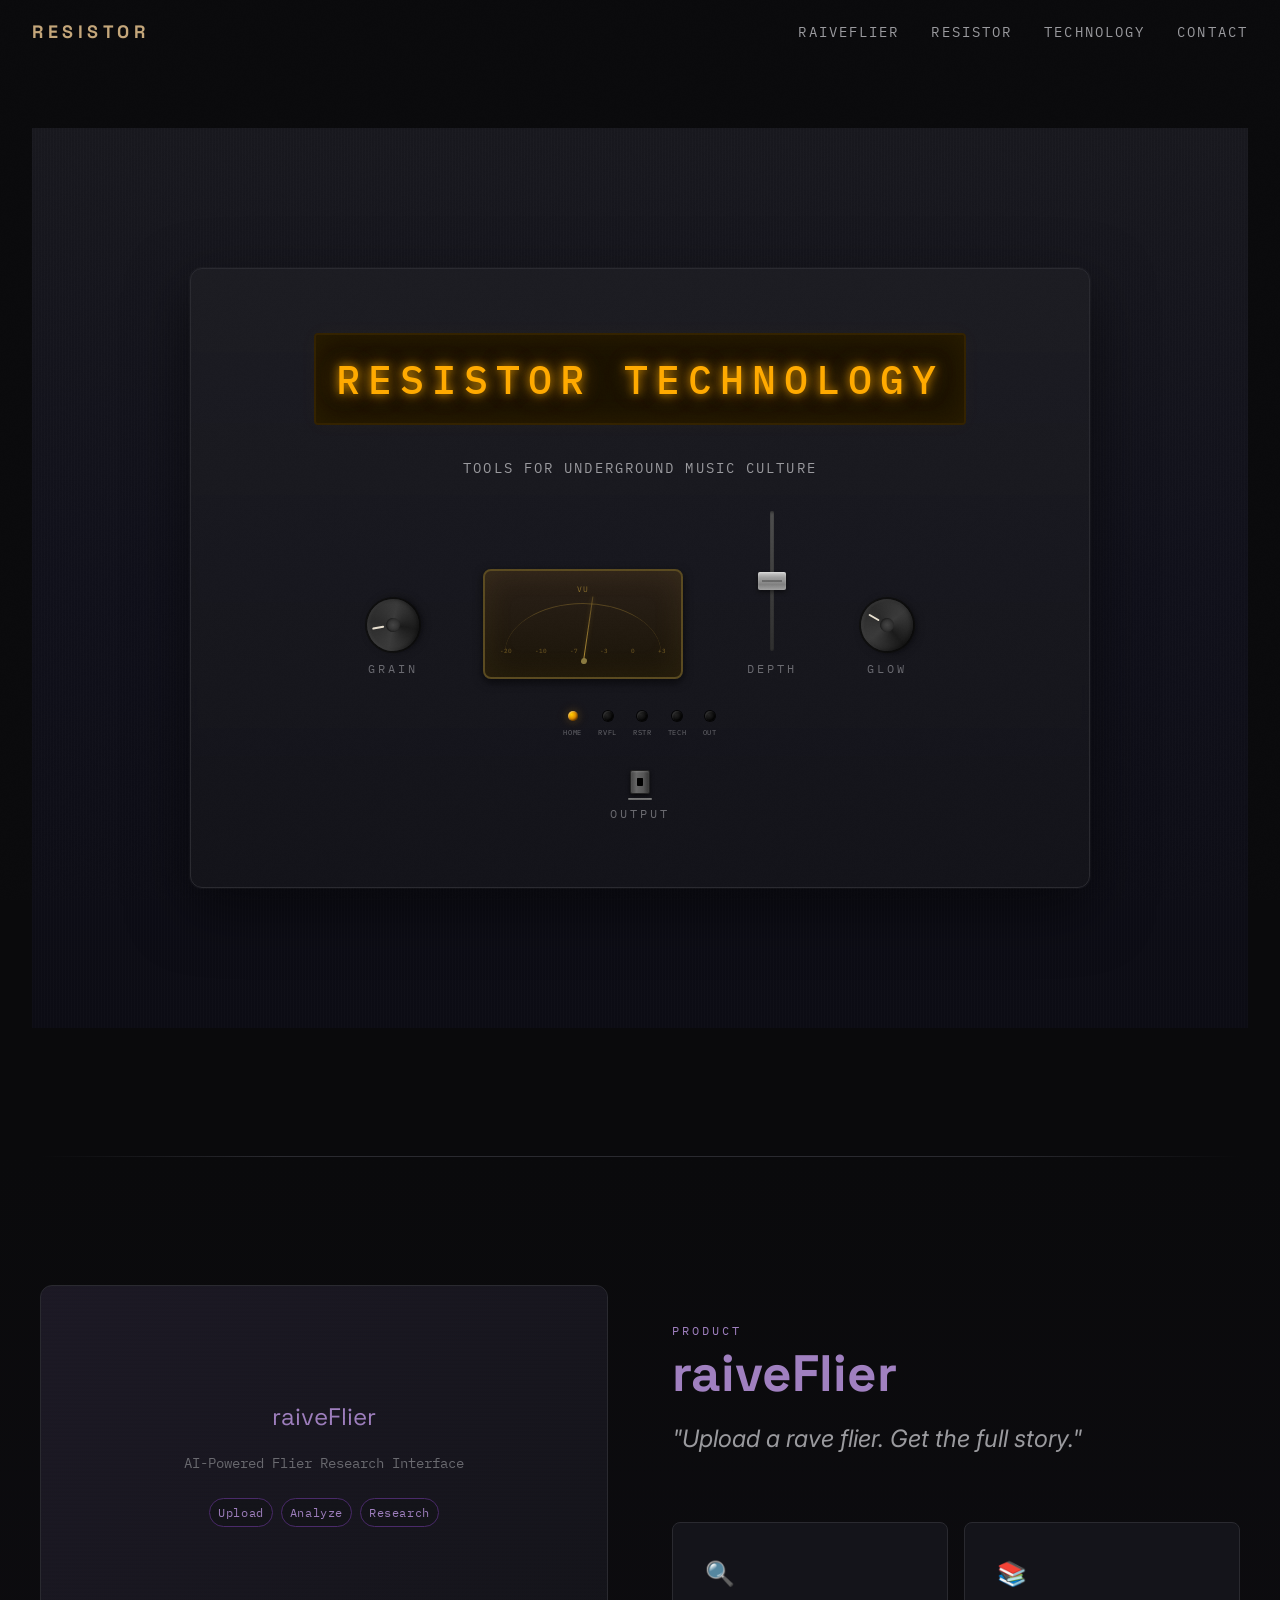
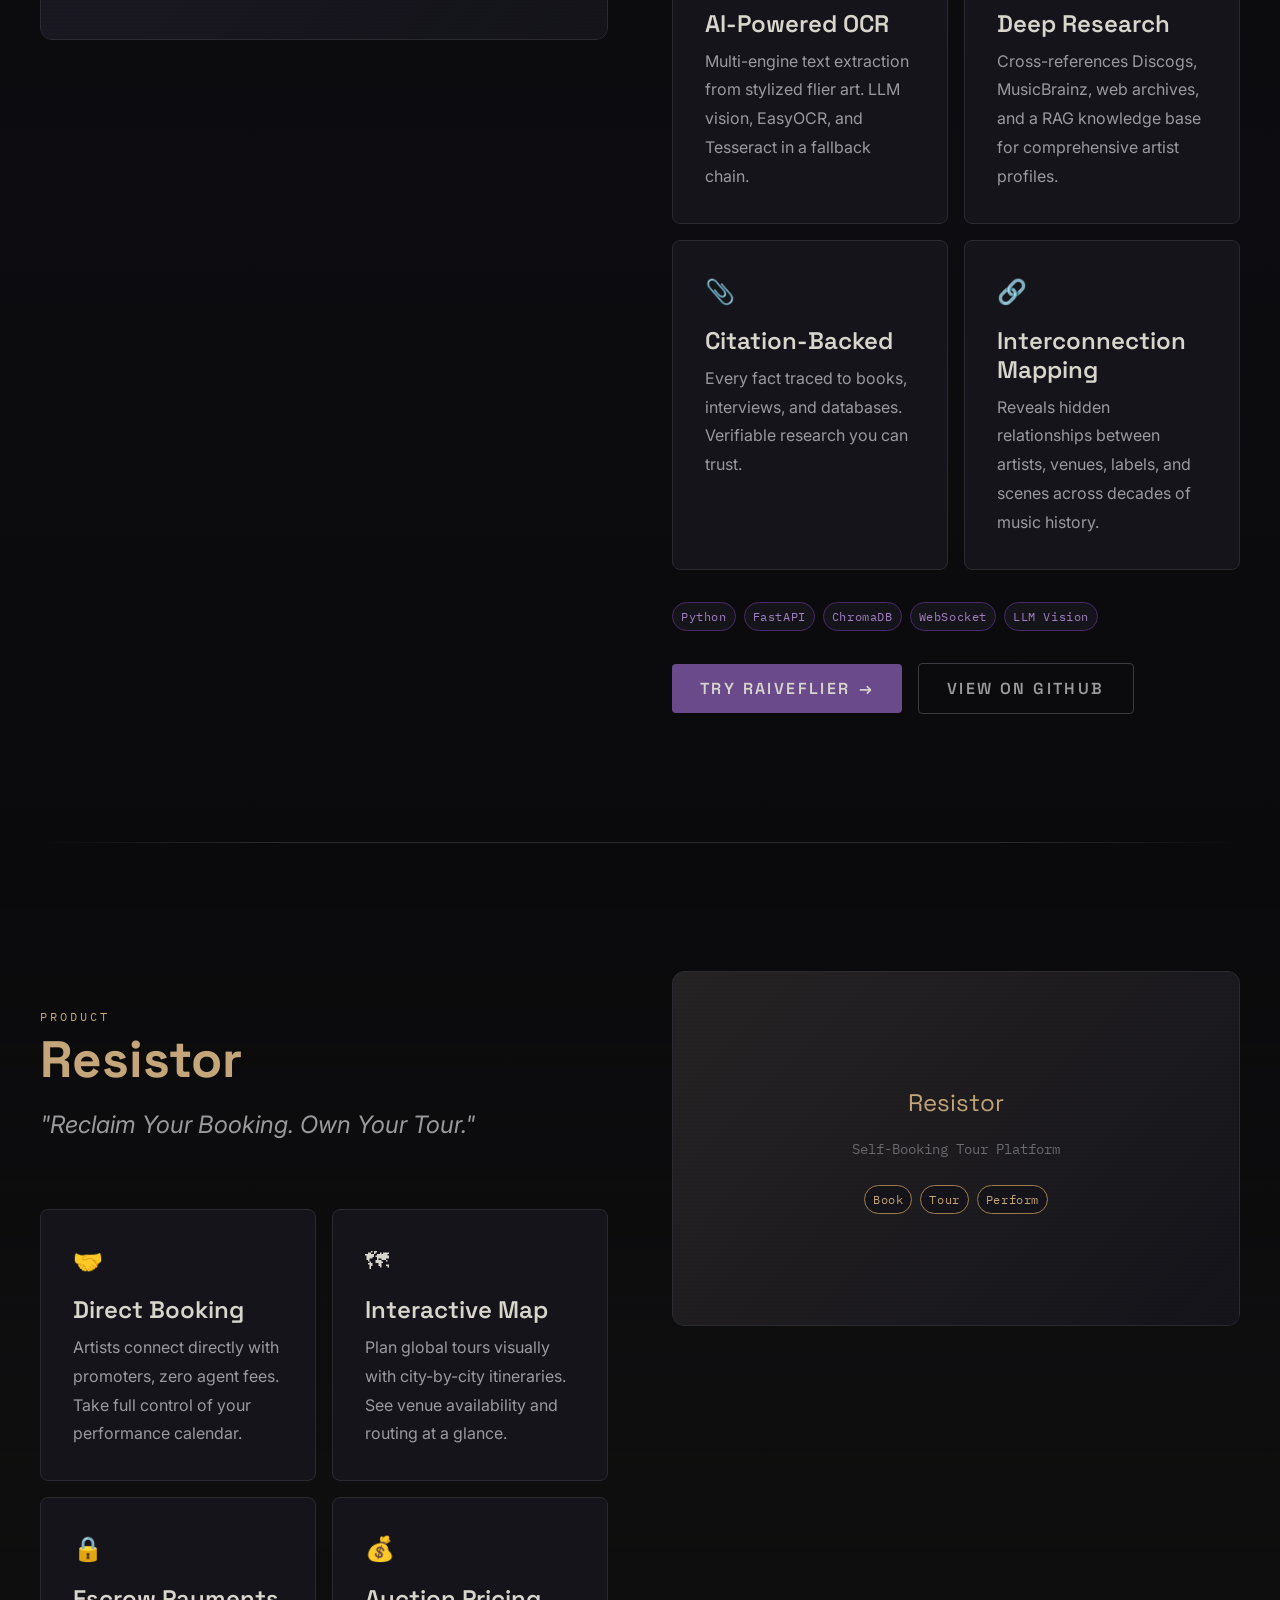
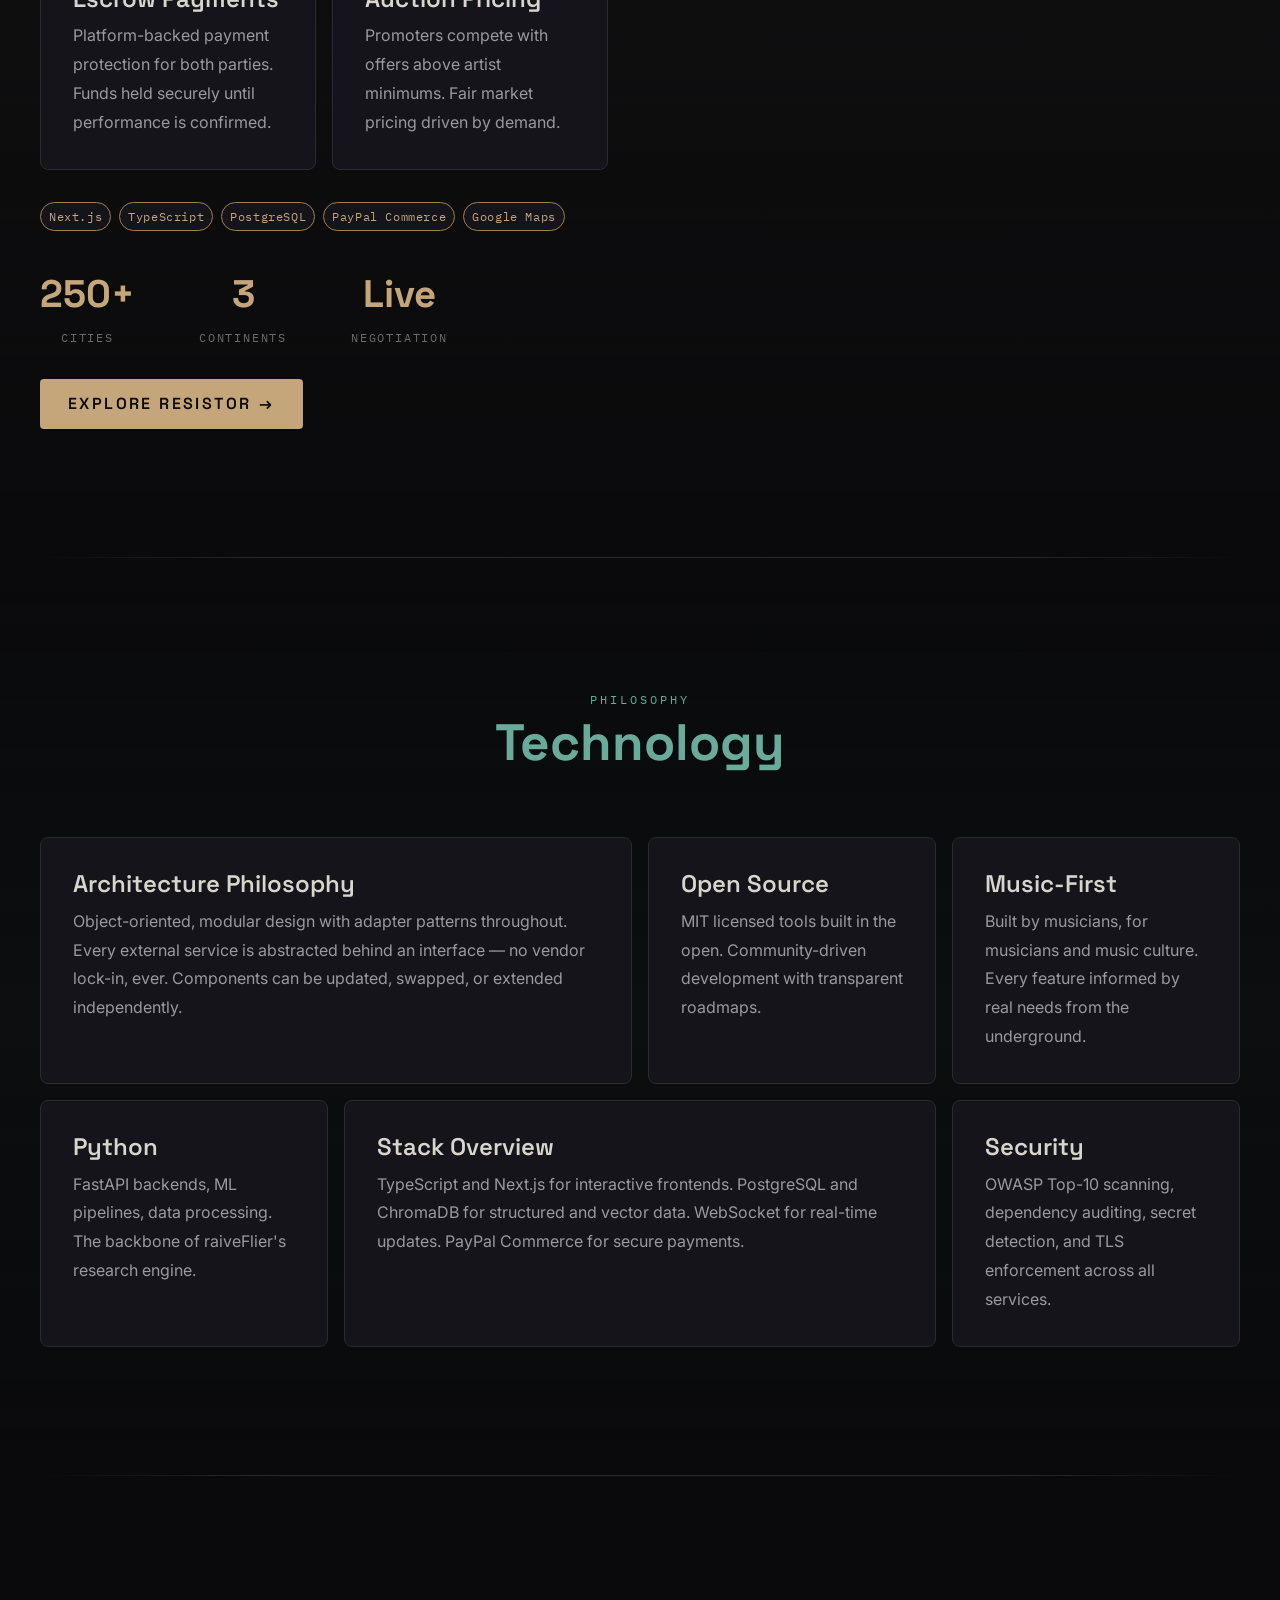
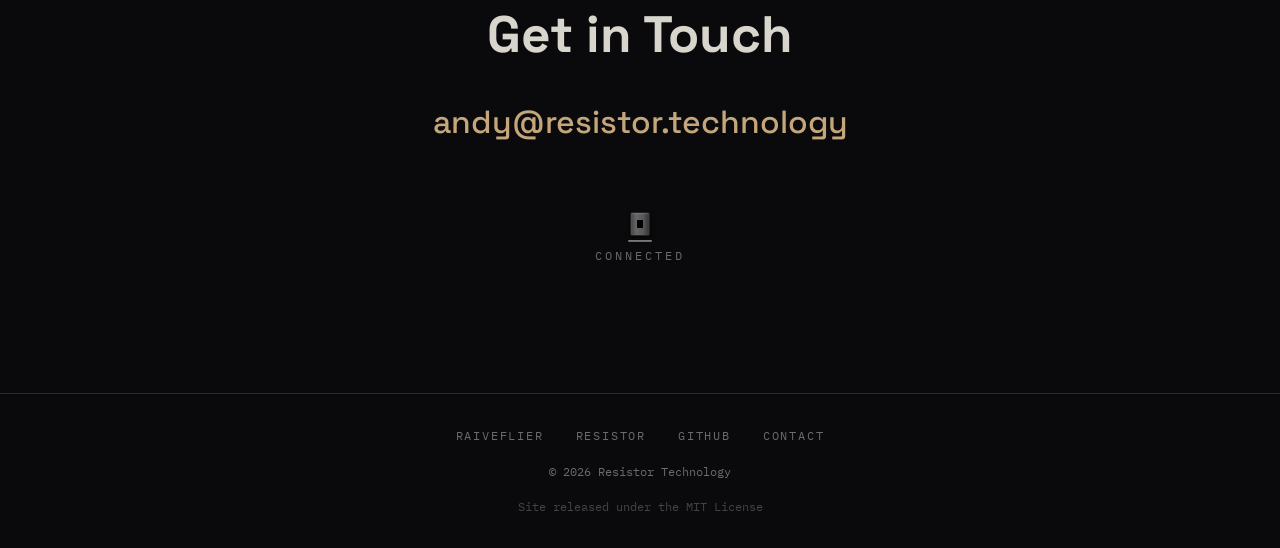
==== index.html @ d40c2df6 "feat: initial resistor.technology website Single-page static site showcasing raiveFlier and Resistor" ====
<!DOCTYPE html>
<html lang="en">
<head>
  <meta charset="UTF-8">
  <meta name="viewport" content="width=device-width, initial-scale=1.0">
  <title>Resistor Technology — Tools for Underground Music Culture</title>
  <meta name="description" content="Resistor Technology builds tools for underground music culture. raiveFlier: AI rave flier research. Resistor: self-booking tour platform for musicians.">
  <meta name="theme-color" content="#0a0a0c">

  <!-- Open Graph -->
  <meta property="og:title" content="Resistor Technology">
  <meta property="og:description" content="Tools for Underground Music Culture">
  <meta property="og:type" content="website">
  <meta property="og:url" content="https://resistor.technology">

  <!-- Stylesheets -->
  <link rel="stylesheet" href="css/foundation.css">
  <link rel="stylesheet" href="css/components.css">
  <link rel="stylesheet" href="css/synth-elements.css">
  <link rel="stylesheet" href="css/main.css">
</head>
<body>

  <!-- Skip to Content (A11y) -->
  <a href="#main" class="skip-link">Skip to main content</a>

  <!-- Film Grain Overlay -->
  <div class="grain-overlay" aria-hidden="true">
    <svg>
      <filter id="grain">
        <feTurbulence type="fractalNoise" baseFrequency="0.65" numOctaves="3" stitchTiles="stitch"/>
        <feColorMatrix type="saturate" values="0"/>
      </filter>
      <rect width="100%" height="100%" filter="url(#grain)"/>
    </svg>
  </div>

  <!-- ============================================================
       NAVIGATION
       ============================================================ -->
  <nav class="nav" role="navigation" aria-label="Main navigation">
    <a href="#hero" class="nav__logo">Resistor</a>

    <div class="nav__links">
      <a href="#raiveflier" class="nav__link link-animated">raiveFlier</a>
      <a href="#resistor" class="nav__link link-animated">Resistor</a>
      <a href="#technology" class="nav__link link-animated">Technology</a>
      <a href="#contact" class="nav__link link-animated">Contact</a>
    </div>

    <button class="nav__toggle" aria-label="Toggle navigation menu" aria-expanded="false">
      <span class="nav__toggle-bar"></span>
      <span class="nav__toggle-bar"></span>
      <span class="nav__toggle-bar"></span>
    </button>
  </nav>

  <!-- Mobile Navigation Overlay -->
  <div class="nav__mobile-overlay" aria-hidden="true">
    <a href="#raiveflier" class="nav__mobile-link">raiveFlier</a>
    <a href="#resistor" class="nav__mobile-link">Resistor</a>
    <a href="#technology" class="nav__mobile-link">Technology</a>
    <a href="#contact" class="nav__mobile-link">Contact</a>
  </div>

  <!-- ============================================================
       MAIN CONTENT
       ============================================================ -->
  <main id="main">

    <!-- ============================================================
         HERO — Interactive Synth Panel
         ============================================================ -->
    <section id="hero" class="hero" aria-label="Hero">
      <div class="synth-panel">
        <div class="synth-panel__bg" aria-hidden="true"></div>

        <div class="synth-panel__frame">

          <!-- LED Display Title -->
          <div class="led-display led-display--amber">
            <span class="led-display__text">Resistor Technology</span>
          </div>

          <!-- Subtitle -->
          <p class="panel-subtitle">Tools for Underground Music Culture</p>

          <!-- Interactive Controls Row -->
          <div class="controls-row">

            <!-- Knob: GRAIN -->
            <div class="knob-wrap"
                 role="slider"
                 aria-label="Grain intensity control"
                 aria-valuemin="0"
                 aria-valuemax="100"
                 aria-valuenow="40"
                 tabindex="0"
                 data-control="grain">
              <div class="knob" style="transform: rotate(-100deg);"></div>
              <span class="panel-label">Grain</span>
            </div>

            <!-- VU Meter -->
            <div class="vu-meter" aria-label="Scroll velocity meter" role="meter" aria-valuemin="0" aria-valuemax="100" aria-valuenow="0">
              <span class="vu-meter__face">VU</span>
              <div class="vu-meter__scale" aria-hidden="true"></div>
              <div class="vu-meter__marks" aria-hidden="true">
                <span>-20</span>
                <span>-10</span>
                <span>-7</span>
                <span>-3</span>
                <span>0</span>
                <span>+3</span>
              </div>
              <div class="vu-meter__needle"></div>
            </div>

            <!-- Fader: DEPTH -->
            <div class="fader-wrap"
                 role="slider"
                 aria-label="Parallax depth control"
                 aria-valuemin="0"
                 aria-valuemax="100"
                 aria-valuenow="50"
                 tabindex="0"
                 data-control="depth">
              <div class="fader">
                <div class="fader__track"></div>
                <div class="fader__cap"></div>
              </div>
              <span class="panel-label">Depth</span>
            </div>

            <!-- Knob: GLOW -->
            <div class="knob-wrap"
                 role="slider"
                 aria-label="Glow intensity control"
                 aria-valuemin="0"
                 aria-valuemax="100"
                 aria-valuenow="50"
                 tabindex="0"
                 data-control="glow">
              <div class="knob" style="transform: rotate(-60deg);"></div>
              <span class="panel-label">Glow</span>
            </div>

          </div>

          <!-- LED Section Indicators -->
          <div class="led-row" aria-label="Section progress indicators">
            <div class="led-group">
              <div class="led is-active--amber" data-section="hero"></div>
              <span class="led-label">Home</span>
            </div>
            <div class="led-group">
              <div class="led" data-section="raiveflier"></div>
              <span class="led-label">Rvfl</span>
            </div>
            <div class="led-group">
              <div class="led" data-section="resistor"></div>
              <span class="led-label">Rstr</span>
            </div>
            <div class="led-group">
              <div class="led" data-section="technology"></div>
              <span class="led-label">Tech</span>
            </div>
            <div class="led-group">
              <div class="led" data-section="contact"></div>
              <span class="led-label">Out</span>
            </div>
          </div>

          <!-- Patch Jack: OUTPUT -->
          <div class="patch-jack" role="button" aria-label="Jump to contact section" tabindex="0" data-target="contact">
            <div class="patch-jack__barrel"></div>
            <div class="patch-jack__sleeve"></div>
            <span class="panel-label">Output</span>
          </div>

        </div>
      </div>
    </section>

    <!-- ============================================================
         RAIVEFLIER — Product Section
         ============================================================ -->
    <div class="section-divider" aria-hidden="true"></div>

    <section id="raiveflier" class="section section--raiveflier accent-amethyst" aria-label="raiveFlier product">
      <div class="section__inner">
        <div class="editorial">

          <!-- Sticky Mockup -->
          <div class="editorial__sticky">
            <div class="mockup mockup--raiveflier mockup--scanlines reveal">
              <div class="mockup__inner">
                <span class="mockup__title">raiveFlier</span>
                <span>AI-Powered Flier Research Interface</span>
                <div style="display: flex; gap: 8px; margin-top: 8px;">
                  <span class="badge">Upload</span>
                  <span class="badge">Analyze</span>
                  <span class="badge">Research</span>
                </div>
              </div>
            </div>
          </div>

          <!-- Content -->
          <div class="editorial__content">
            <div class="section-header reveal">
              <span class="section-header__label">Product</span>
              <h2 class="section-header__title">raiveFlier</h2>
              <p class="section-header__tagline">"Upload a rave flier. Get the full story."</p>
            </div>

            <div class="feature-grid">
              <div class="card reveal reveal--delay-1">
                <span class="card__icon" aria-hidden="true">&#x1F50D;</span>
                <h3 class="card__title">AI-Powered OCR</h3>
                <p class="card__description">Multi-engine text extraction from stylized flier art. LLM vision, EasyOCR, and Tesseract in a fallback chain.</p>
              </div>

              <div class="card reveal reveal--delay-2">
                <span class="card__icon" aria-hidden="true">&#x1F4DA;</span>
                <h3 class="card__title">Deep Research</h3>
                <p class="card__description">Cross-references Discogs, MusicBrainz, web archives, and a RAG knowledge base for comprehensive artist profiles.</p>
              </div>

              <div class="card reveal reveal--delay-3">
                <span class="card__icon" aria-hidden="true">&#x1F4CE;</span>
                <h3 class="card__title">Citation-Backed</h3>
                <p class="card__description">Every fact traced to books, interviews, and databases. Verifiable research you can trust.</p>
              </div>

              <div class="card reveal reveal--delay-4">
                <span class="card__icon" aria-hidden="true">&#x1F517;</span>
                <h3 class="card__title">Interconnection Mapping</h3>
                <p class="card__description">Reveals hidden relationships between artists, venues, labels, and scenes across decades of music history.</p>
              </div>
            </div>

            <div class="tech-badges reveal">
              <span class="badge">Python</span>
              <span class="badge">FastAPI</span>
              <span class="badge">ChromaDB</span>
              <span class="badge">WebSocket</span>
              <span class="badge">LLM Vision</span>
            </div>

            <div class="cta-row reveal">
              <a href="https://raiveflier.onrender.com" class="btn btn--amethyst" target="_blank" rel="noopener noreferrer">
                Try raiveFlier
                <span aria-hidden="true">&rarr;</span>
              </a>
              <a href="https://github.com/deeptechhouse/raiveFlier" class="btn btn--ghost" target="_blank" rel="noopener noreferrer">
                View on GitHub
              </a>
            </div>
          </div>

        </div>
      </div>
    </section>

    <!-- ============================================================
         RESISTOR — Product Section
         ============================================================ -->
    <div class="section-divider" aria-hidden="true"></div>

    <section id="resistor" class="section section--resistor accent-brass" aria-label="Resistor product">
      <div class="section__inner">
        <div class="editorial editorial--reversed">

          <!-- Sticky Mockup -->
          <div class="editorial__sticky">
            <div class="mockup mockup--resistor mockup--scanlines reveal">
              <div class="mockup__inner">
                <span class="mockup__title">Resistor</span>
                <span>Self-Booking Tour Platform</span>
                <div style="display: flex; gap: 8px; margin-top: 8px;">
                  <span class="badge">Book</span>
                  <span class="badge">Tour</span>
                  <span class="badge">Perform</span>
                </div>
              </div>
            </div>
          </div>

          <!-- Content -->
          <div class="editorial__content">
            <div class="section-header reveal">
              <span class="section-header__label">Product</span>
              <h2 class="section-header__title">Resistor</h2>
              <p class="section-header__tagline">"Reclaim Your Booking. Own Your Tour."</p>
            </div>

            <div class="feature-grid">
              <div class="card reveal reveal--delay-1">
                <span class="card__icon" aria-hidden="true">&#x1F91D;</span>
                <h3 class="card__title">Direct Booking</h3>
                <p class="card__description">Artists connect directly with promoters, zero agent fees. Take full control of your performance calendar.</p>
              </div>

              <div class="card reveal reveal--delay-2">
                <span class="card__icon" aria-hidden="true">&#x1F5FA;</span>
                <h3 class="card__title">Interactive Map</h3>
                <p class="card__description">Plan global tours visually with city-by-city itineraries. See venue availability and routing at a glance.</p>
              </div>

              <div class="card reveal reveal--delay-3">
                <span class="card__icon" aria-hidden="true">&#x1F512;</span>
                <h3 class="card__title">Escrow Payments</h3>
                <p class="card__description">Platform-backed payment protection for both parties. Funds held securely until performance is confirmed.</p>
              </div>

              <div class="card reveal reveal--delay-4">
                <span class="card__icon" aria-hidden="true">&#x1F4B0;</span>
                <h3 class="card__title">Auction Pricing</h3>
                <p class="card__description">Promoters compete with offers above artist minimums. Fair market pricing driven by demand.</p>
              </div>
            </div>

            <div class="tech-badges reveal">
              <span class="badge">Next.js</span>
              <span class="badge">TypeScript</span>
              <span class="badge">PostgreSQL</span>
              <span class="badge">PayPal Commerce</span>
              <span class="badge">Google Maps</span>
            </div>

            <div class="stats reveal">
              <div class="stat">
                <div class="stat__value">250+</div>
                <div class="stat__label">Cities</div>
              </div>
              <div class="stat">
                <div class="stat__value">3</div>
                <div class="stat__label">Continents</div>
              </div>
              <div class="stat">
                <div class="stat__value">Live</div>
                <div class="stat__label">Negotiation</div>
              </div>
            </div>

            <div class="cta-row reveal">
              <a href="https://resistor.world" class="btn btn--brass" target="_blank" rel="noopener noreferrer">
                Explore Resistor
                <span aria-hidden="true">&rarr;</span>
              </a>
            </div>
          </div>

        </div>
      </div>
    </section>

    <!-- ============================================================
         TECHNOLOGY — About Section
         ============================================================ -->
    <div class="section-divider" aria-hidden="true"></div>

    <section id="technology" class="section section--technology accent-teal" aria-label="Technology and philosophy">
      <div class="section__inner">

        <div class="section-header reveal" style="text-align: center; max-width: 600px; margin: 0 auto var(--space-xl);">
          <span class="section-header__label">Philosophy</span>
          <h2 class="section-header__title">Technology</h2>
        </div>

        <div class="tech-bento">

          <div class="card reveal reveal--delay-1">
            <h3 class="card__title">Architecture Philosophy</h3>
            <p class="card__description">Object-oriented, modular design with adapter patterns throughout. Every external service is abstracted behind an interface — no vendor lock-in, ever. Components can be updated, swapped, or extended independently.</p>
          </div>

          <div class="card reveal reveal--delay-2">
            <h3 class="card__title">Open Source</h3>
            <p class="card__description">MIT licensed tools built in the open. Community-driven development with transparent roadmaps.</p>
          </div>

          <div class="card reveal reveal--delay-3">
            <h3 class="card__title">Music-First</h3>
            <p class="card__description">Built by musicians, for musicians and music culture. Every feature informed by real needs from the underground.</p>
          </div>

          <div class="card reveal reveal--delay-1">
            <h3 class="card__title">Python</h3>
            <p class="card__description">FastAPI backends, ML pipelines, data processing. The backbone of raiveFlier's research engine.</p>
          </div>

          <div class="card reveal reveal--delay-2">
            <h3 class="card__title">Stack Overview</h3>
            <p class="card__description">TypeScript and Next.js for interactive frontends. PostgreSQL and ChromaDB for structured and vector data. WebSocket for real-time updates. PayPal Commerce for secure payments.</p>
          </div>

          <div class="card reveal reveal--delay-3">
            <h3 class="card__title">Security</h3>
            <p class="card__description">OWASP Top-10 scanning, dependency auditing, secret detection, and TLS enforcement across all services.</p>
          </div>

        </div>
      </div>
    </section>

    <!-- ============================================================
         CONTACT
         ============================================================ -->
    <div class="section-divider" aria-hidden="true"></div>

    <section id="contact" class="contact" aria-label="Contact information">
      <div class="section__inner" style="max-width: 600px; margin: 0 auto;">

        <h2 class="contact__heading reveal">Get in Touch</h2>

        <a href="mailto:andy@resistor.technology" class="contact__email reveal">
          andy@resistor.technology
        </a>

        <!-- Decorative Patch Jack (callback to hero) -->
        <div class="contact__jack reveal" aria-hidden="true">
          <div class="patch-jack" style="cursor: default;">
            <div class="patch-jack__barrel"></div>
            <div class="patch-jack__sleeve"></div>
            <span class="panel-label">Connected</span>
          </div>
        </div>

      </div>
    </section>

  </main>

  <!-- ============================================================
       FOOTER
       ============================================================ -->
  <footer class="footer" role="contentinfo">
    <div class="footer__inner">
      <nav class="footer__links" aria-label="Footer navigation">
        <a href="#raiveflier" class="footer__link">raiveFlier</a>
        <a href="#resistor" class="footer__link">Resistor</a>
        <a href="https://github.com/deeptechhouse" class="footer__link" target="_blank" rel="noopener noreferrer">GitHub</a>
        <a href="#contact" class="footer__link">Contact</a>
      </nav>
      <p class="footer__copy">&copy; 2026 Resistor Technology</p>
      <p class="footer__license">Site released under the MIT License</p>
    </div>
  </footer>

  <!-- Scripts -->
  <script src="js/synth-hero.js"></script>
  <script src="js/scroll-animations.js"></script>
  <script src="js/main.js"></script>

</body>
</html>
---- css/components.css ----
/* ============================================================
   COMPONENTS.CSS — Reusable UI Components
   Resistor Technology · resistor.technology
   ============================================================ */

/* --- Section Container --- */
.section {
  position: relative;
  padding: var(--space-3xl) var(--space-lg);
}

.section__inner {
  max-width: var(--max-width);
  margin: 0 auto;
}

/* --- Section Headers --- */
.section-header {
  margin-bottom: var(--space-xl);
}

.section-header__label {
  font-family: var(--font-mono);
  font-size: var(--fs-xs);
  text-transform: uppercase;
  letter-spacing: var(--ls-wider);
  color: var(--color-text-muted);
  margin-bottom: var(--space-sm);
}

.section-header__title {
  font-size: var(--fs-h1);
  font-weight: 700;
  margin-bottom: var(--space-md);
}

.section-header__tagline {
  font-family: var(--font-body);
  font-size: var(--fs-h3);
  font-weight: 400;
  font-style: italic;
  color: var(--color-text-secondary);
  max-width: 600px;
}

/* --- Accent Colors per Section --- */
.accent-brass .section-header__title,
.accent-brass .section-header__label { color: var(--color-brass); }

.accent-amethyst .section-header__title,
.accent-amethyst .section-header__label { color: var(--color-amethyst-light); }

.accent-teal .section-header__title,
.accent-teal .section-header__label { color: var(--color-teal-light); }

/* --- Feature Cards --- */
.card {
  background: var(--color-surface);
  border: 1px solid var(--color-border);
  border-radius: var(--radius-md);
  padding: var(--space-lg);
  transition:
    transform var(--duration-med) var(--ease-out),
    box-shadow var(--duration-med) var(--ease-out),
    border-color var(--duration-med);
}

.card:hover {
  transform: translateY(-2px);
  box-shadow: 0 8px 32px rgba(0, 0, 0, 0.3);
  border-color: var(--color-border-light);
}

.card__icon {
  font-size: 1.5rem;
  margin-bottom: var(--space-md);
  display: block;
}

.card__title {
  font-family: var(--font-display);
  font-size: var(--fs-h3);
  font-weight: 600;
  margin-bottom: var(--space-sm);
  color: var(--color-text-primary);
}

.card__description {
  font-size: var(--fs-body);
  color: var(--color-text-secondary);
  line-height: var(--lh-loose);
}

/* Card accent variants */
.accent-brass .card:hover { border-color: var(--color-brass-dark); }
.accent-amethyst .card:hover { border-color: var(--color-amethyst-dark); }
.accent-teal .card:hover { border-color: var(--color-teal-dark); }

/* --- Bento Grid --- */
.bento-grid {
  display: grid;
  grid-template-columns: repeat(4, 1fr);
  gap: var(--space-md);
}

.bento-grid .card--wide {
  grid-column: span 2;
}

.bento-grid .card--tall {
  grid-row: span 2;
}

/* --- Tech Badges --- */
.tech-badges {
  display: flex;
  flex-wrap: wrap;
  gap: var(--space-sm);
  margin-top: var(--space-lg);
}

.badge {
  font-family: var(--font-mono);
  font-size: var(--fs-xs);
  padding: var(--space-xs) var(--space-sm);
  border: 1px solid var(--color-border);
  border-radius: var(--radius-full);
  color: var(--color-text-secondary);
  letter-spacing: 0.05em;
  background: var(--color-surface);
}

.accent-brass .badge { border-color: var(--color-brass-dark); color: var(--color-brass); }
.accent-amethyst .badge { border-color: var(--color-amethyst-dark); color: var(--color-amethyst-light); }

/* --- Buttons --- */
.btn {
  display: inline-flex;
  align-items: center;
  gap: var(--space-sm);
  font-family: var(--font-display);
  font-size: var(--fs-body);
  font-weight: 600;
  padding: 0.75rem 1.75rem;
  border-radius: var(--radius-sm);
  transition:
    transform var(--duration-fast),
    box-shadow var(--duration-med),
    background var(--duration-med);
  text-transform: uppercase;
  letter-spacing: var(--ls-wide);
}

.btn:active {
  transform: scale(0.97);
}

.btn--brass {
  background: var(--color-brass);
  color: var(--color-bg);
}

.btn--brass:hover {
  background: var(--color-brass-light);
  box-shadow: 0 0 20px rgba(196, 166, 122, calc(0.3 * var(--glow-intensity)));
}

.btn--amethyst {
  background: var(--color-amethyst);
  color: var(--color-text-primary);
}

.btn--amethyst:hover {
  background: var(--color-amethyst-light);
  box-shadow: 0 0 20px rgba(106, 74, 138, calc(0.3 * var(--glow-intensity)));
}

.btn--ghost {
  background: transparent;
  border: 1px solid var(--color-border-light);
  color: var(--color-text-secondary);
}

.btn--ghost:hover {
  border-color: var(--color-text-secondary);
  color: var(--color-text-primary);
}

/* --- Link Underline Animation --- */
.link-animated {
  position: relative;
  display: inline-block;
}

.link-animated::after {
  content: '';
  position: absolute;
  bottom: -2px;
  left: 0;
  width: 0;
  height: 1px;
  background: currentColor;
  transition: width var(--duration-med) var(--ease-out);
}

.link-animated:hover::after {
  width: 100%;
}

/* --- Stat Highlights --- */
.stats {
  display: flex;
  gap: var(--space-xl);
  margin-top: var(--space-lg);
}

.stat {
  text-align: center;
}

.stat__value {
  font-family: var(--font-display);
  font-size: var(--fs-h2);
  font-weight: 700;
  color: var(--color-brass);
}

.stat__label {
  font-family: var(--font-mono);
  font-size: var(--fs-xs);
  text-transform: uppercase;
  letter-spacing: var(--ls-wide);
  color: var(--color-text-muted);
  margin-top: var(--space-xs);
}

/* --- Editorial Split Layout --- */
.editorial {
  display: grid;
  grid-template-columns: 1fr 1fr;
  gap: var(--space-xl);
  align-items: start;
}

.editorial--reversed {
  direction: rtl;
}

.editorial--reversed > * {
  direction: ltr;
}

.editorial__sticky {
  position: sticky;
  top: calc(var(--nav-height) + var(--space-lg));
}

.editorial__content {
  padding-top: var(--space-lg);
}

/* --- Product Mockup --- */
.mockup {
  position: relative;
  background: var(--color-surface);
  border: 1px solid var(--color-border);
  border-radius: var(--radius-lg);
  overflow: hidden;
  aspect-ratio: 16 / 10;
}

.mockup__inner {
  width: 100%;
  height: 100%;
  display: flex;
  align-items: center;
  justify-content: center;
  font-family: var(--font-mono);
  font-size: var(--fs-small);
  color: var(--color-text-muted);
  background: linear-gradient(135deg, var(--color-surface), var(--color-surface-raised));
}

.mockup--scanlines::after {
  content: '';
  position: absolute;
  inset: 0;
  background: repeating-linear-gradient(
    0deg,
    transparent,
    transparent 2px,
    rgba(0, 0, 0, 0.03) 2px,
    rgba(0, 0, 0, 0.03) 4px
  );
  pointer-events: none;
}

/* --- Feature List (within editorial) --- */
.feature-grid {
  display: grid;
  grid-template-columns: 1fr 1fr;
  gap: var(--space-md);
}

/* --- Scroll Reveal Animation --- */
.reveal {
  opacity: 0;
  transform: translateY(24px);
  transition:
    opacity var(--duration-slow) var(--ease-out),
    transform var(--duration-slow) var(--ease-out);
}

.reveal.is-visible {
  opacity: 1;
  transform: translateY(0);
}

.reveal--delay-1 { transition-delay: 100ms; }
.reveal--delay-2 { transition-delay: 200ms; }
.reveal--delay-3 { transition-delay: 300ms; }
.reveal--delay-4 { transition-delay: 400ms; }
---- css/synth-elements.css ----
/* ============================================================
   SYNTH-ELEMENTS.CSS — Interactive Synth GUI Components
   Resistor Technology · resistor.technology
   ============================================================ */

/* --- Hero Panel Container --- */
.synth-panel {
  position: relative;
  width: 100%;
  min-height: 100vh;
  display: flex;
  flex-direction: column;
  align-items: center;
  justify-content: center;
  overflow: hidden;
}

/* Brushed aluminum background */
.synth-panel__bg {
  position: absolute;
  inset: 0;
  background:
    repeating-linear-gradient(
      90deg,
      rgba(255, 255, 255, 0.01) 0px,
      rgba(255, 255, 255, 0.015) 1px,
      transparent 1px,
      transparent 3px
    ),
    linear-gradient(180deg, #18181e 0%, #10101a 50%, #0c0c14 100%);
  z-index: 0;
}

/* Panel border inset */
.synth-panel__frame {
  position: relative;
  z-index: 1;
  border: 1px solid var(--color-border);
  border-radius: var(--radius-lg);
  background: linear-gradient(180deg, rgba(30, 30, 36, 0.8), rgba(20, 20, 26, 0.9));
  backdrop-filter: blur(4px);
  padding: var(--space-xl) var(--space-2xl);
  max-width: 900px;
  width: 90%;
  display: flex;
  flex-direction: column;
  align-items: center;
  gap: var(--space-lg);
  box-shadow:
    0 0 0 1px rgba(255, 255, 255, 0.03),
    0 20px 60px rgba(0, 0, 0, 0.5);
}

/* --- 7-Segment LED Display --- */
.led-display {
  background: #001a00;
  border: 2px solid #003300;
  border-radius: var(--radius-sm);
  padding: 0.75rem 1.25rem;
  display: inline-flex;
  align-items: center;
  box-shadow:
    inset 0 0 30px rgba(0, 255, 0, 0.08),
    0 0 20px rgba(0, 255, 0, 0.03);
}

.led-display--amber {
  background: #1a1200;
  border-color: #332200;
  box-shadow:
    inset 0 0 30px rgba(255, 170, 0, 0.08),
    0 0 20px rgba(255, 170, 0, 0.03);
}

.led-display__text {
  font-family: var(--font-mono);
  font-weight: 500;
  font-size: clamp(1.5rem, 4vw, 2.5rem);
  letter-spacing: 0.2em;
  text-transform: uppercase;
  color: #00ff00;
  text-shadow:
    0 0 10px rgba(0, 255, 0, 0.8),
    0 0 20px rgba(0, 255, 0, 0.4),
    0 0 40px rgba(0, 255, 0, 0.15);
}

.led-display--amber .led-display__text {
  color: #ffaa00;
  text-shadow:
    0 0 10px rgba(255, 170, 0, 0.8),
    0 0 20px rgba(255, 170, 0, 0.4),
    0 0 40px rgba(255, 170, 0, 0.15);
}

/* --- Panel Labels --- */
.panel-label {
  font-family: var(--font-mono);
  font-size: var(--fs-xs);
  text-transform: uppercase;
  letter-spacing: var(--ls-wider);
  color: var(--color-text-muted);
  text-align: center;
  user-select: none;
}

.panel-subtitle {
  font-family: var(--font-mono);
  font-size: var(--fs-small);
  text-transform: uppercase;
  letter-spacing: var(--ls-wide);
  color: var(--color-text-secondary);
  text-align: center;
}

/* --- Controls Row --- */
.controls-row {
  display: flex;
  align-items: flex-end;
  justify-content: center;
  gap: var(--space-xl);
  flex-wrap: wrap;
}

/* --- Rotary Knob --- */
.knob-wrap {
  display: flex;
  flex-direction: column;
  align-items: center;
  gap: var(--space-sm);
  cursor: grab;
  touch-action: none;
  user-select: none;
}

.knob-wrap:active {
  cursor: grabbing;
}

.knob {
  width: 52px;
  height: 52px;
  border-radius: 50%;
  position: relative;
  background: conic-gradient(from 200deg, #1a1a1a, #3a3a3a 90deg, #2a2a2a 180deg, #3a3a3a 270deg, #1a1a1a);
  box-shadow:
    0 3px 8px rgba(0, 0, 0, 0.6),
    inset 0 -2px 4px rgba(0, 0, 0, 0.4),
    inset 0 2px 3px rgba(255, 255, 255, 0.06),
    0 0 0 2px #111;
  transition: box-shadow var(--duration-fast);
}

.knob:hover {
  box-shadow:
    0 3px 8px rgba(0, 0, 0, 0.6),
    inset 0 -2px 4px rgba(0, 0, 0, 0.4),
    inset 0 2px 3px rgba(255, 255, 255, 0.06),
    0 0 0 2px #111,
    0 0 12px rgba(196, 166, 122, calc(0.2 * var(--glow-intensity)));
}

/* Knob hub */
.knob::before {
  content: '';
  position: absolute;
  top: 50%;
  left: 50%;
  transform: translate(-50%, -50%);
  width: 14px;
  height: 14px;
  background: radial-gradient(circle, #444, #222);
  border-radius: 50%;
  box-shadow: inset 0 1px 2px rgba(0, 0, 0, 0.5);
}

/* Knob pointer indicator */
.knob::after {
  content: '';
  position: absolute;
  top: 5px;
  left: 50%;
  transform: translateX(-50%);
  width: 2px;
  height: 12px;
  background: #e8e0d0;
  border-radius: 1px;
}

/* --- Scale Marks Around Knob --- */
.knob-scale {
  position: absolute;
  width: 72px;
  height: 72px;
  top: 50%;
  left: 50%;
  transform: translate(-50%, -50%);
  pointer-events: none;
}

.knob-scale__mark {
  position: absolute;
  width: 1px;
  height: 6px;
  background: var(--color-text-muted);
  top: 0;
  left: 50%;
  transform-origin: 0.5px 36px;
}

/* --- Vertical Fader --- */
.fader-wrap {
  display: flex;
  flex-direction: column;
  align-items: center;
  gap: var(--space-sm);
  touch-action: none;
  user-select: none;
}

.fader {
  position: relative;
  width: 40px;
  height: 140px;
  cursor: grab;
}

.fader:active {
  cursor: grabbing;
}

/* Fader track (groove) */
.fader__track {
  position: absolute;
  left: 50%;
  transform: translateX(-50%);
  width: 4px;
  height: 100%;
  background: linear-gradient(to bottom, #555, #333);
  border-radius: 2px;
  box-shadow: inset 0 1px 3px rgba(0, 0, 0, 0.5);
}

/* Fader cap (slider) */
.fader__cap {
  position: absolute;
  left: 50%;
  transform: translateX(-50%);
  width: 28px;
  height: 18px;
  top: 50%;
  background: linear-gradient(to bottom, #d0d0d0, #a0a0a0 30%, #808080 70%, #a0a0a0);
  border-radius: 2px;
  box-shadow:
    0 2px 4px rgba(0, 0, 0, 0.5),
    inset 0 1px 2px rgba(255, 255, 255, 0.3);
  transition: top 0.1s ease;
}

/* Center line on fader cap */
.fader__cap::before {
  content: '';
  position: absolute;
  top: 50%;
  left: 4px;
  right: 4px;
  height: 1px;
  background: #444;
  transform: translateY(-50%);
}

/* --- VU Meter --- */
.vu-meter {
  width: 200px;
  height: 110px;
  background: linear-gradient(to bottom, #2a2018, #1a1408);
  border: 2px solid #5a4a20;
  border-radius: var(--radius-md);
  position: relative;
  overflow: hidden;
  box-shadow:
    0 3px 10px rgba(0, 0, 0, 0.6),
    inset 0 0 30px rgba(200, 160, 60, 0.1);
}

/* VU meter face text */
.vu-meter__face {
  position: absolute;
  top: 12px;
  left: 50%;
  transform: translateX(-50%);
  font-family: var(--font-mono);
  font-size: 8px;
  color: rgba(200, 160, 60, 0.6);
  letter-spacing: 0.1em;
  text-transform: uppercase;
}

/* VU scale arc (simplified with gradient border) */
.vu-meter__scale {
  position: absolute;
  bottom: 24px;
  left: 20px;
  right: 20px;
  height: 50px;
  border-top: 1px solid rgba(200, 160, 60, 0.3);
  border-radius: 50% 50% 0 0 / 100% 100% 0 0;
}

/* Scale markings */
.vu-meter__marks {
  position: absolute;
  bottom: 20px;
  left: 15px;
  right: 15px;
  display: flex;
  justify-content: space-between;
  font-family: var(--font-mono);
  font-size: 6px;
  color: rgba(200, 160, 60, 0.5);
}

/* VU needle */
.vu-meter__needle {
  position: absolute;
  bottom: 16px;
  left: 50%;
  width: 1px;
  height: 65px;
  background: linear-gradient(to top, rgba(200, 160, 60, 0.9), rgba(200, 160, 60, 0.3));
  transform-origin: bottom center;
  transform: rotate(var(--vu-angle, -30deg));
  transition: transform 0.3s var(--ease-out);
  box-shadow: 0 0 4px rgba(200, 160, 60, 0.3);
}

/* Needle pivot */
.vu-meter__needle::after {
  content: '';
  position: absolute;
  bottom: -3px;
  left: 50%;
  transform: translateX(-50%);
  width: 6px;
  height: 6px;
  background: #8a7a40;
  border-radius: 50%;
}

/* --- LED Indicators Row --- */
.led-row {
  display: flex;
  gap: var(--space-md);
  align-items: center;
}

.led {
  width: 10px;
  height: 10px;
  border-radius: 50%;
  background: radial-gradient(circle at 35% 35%, #222, #111 50%, #000);
  box-shadow:
    0 0 0 1px rgba(0, 0, 0, 0.8),
    inset -1px -1px 2px rgba(0, 0, 0, 0.8),
    inset 1px 1px 1px rgba(255, 255, 255, 0.1);
  transition: all var(--duration-med);
}

.led.is-active {
  background: radial-gradient(circle at 35% 35%, #40ff40, #00cc00 50%, #006600);
  box-shadow:
    0 0 8px rgba(0, 255, 0, calc(0.8 * var(--glow-intensity))),
    0 0 16px rgba(0, 255, 0, calc(0.4 * var(--glow-intensity))),
    inset -1px -1px 2px rgba(0, 0, 0, 0.5),
    inset 1px 1px 1px rgba(255, 255, 255, 0.3);
}

.led.is-active--amber {
  background: radial-gradient(circle at 35% 35%, #ffcc00, #dd8800 50%, #884400);
  box-shadow:
    0 0 8px rgba(255, 170, 0, calc(0.8 * var(--glow-intensity))),
    0 0 16px rgba(255, 170, 0, calc(0.4 * var(--glow-intensity))),
    inset -1px -1px 2px rgba(0, 0, 0, 0.5),
    inset 1px 1px 1px rgba(255, 255, 255, 0.3);
}

/* LED labels */
.led-label {
  font-family: var(--font-mono);
  font-size: 7px;
  text-transform: uppercase;
  letter-spacing: 0.1em;
  color: var(--color-text-muted);
  text-align: center;
  margin-top: 4px;
}

.led-group {
  display: flex;
  flex-direction: column;
  align-items: center;
  gap: 2px;
}

/* --- Patch Jack --- */
.patch-jack {
  display: flex;
  flex-direction: column;
  align-items: center;
  gap: var(--space-xs);
  cursor: pointer;
}

.patch-jack__barrel {
  width: 20px;
  height: 24px;
  background: linear-gradient(to right, #444, #666 30%, #555 70%, #333);
  border-radius: 2px;
  border: 1px solid #222;
  box-shadow:
    0 2px 4px rgba(0, 0, 0, 0.6),
    inset 0 1px 2px rgba(255, 255, 255, 0.15);
  position: relative;
  transition: box-shadow var(--duration-med);
}

/* Jack opening */
.patch-jack__barrel::before {
  content: '';
  position: absolute;
  top: 50%;
  left: 50%;
  transform: translate(-50%, -50%);
  width: 6px;
  height: 8px;
  background: #000;
  border-radius: 1px;
  box-shadow: inset 0 1px 2px rgba(0, 0, 0, 0.9);
}

.patch-jack:hover .patch-jack__barrel {
  box-shadow:
    0 2px 4px rgba(0, 0, 0, 0.6),
    inset 0 1px 2px rgba(255, 255, 255, 0.15),
    0 0 8px rgba(196, 166, 122, calc(0.4 * var(--glow-intensity)));
}

/* Jack sleeve */
.patch-jack__sleeve {
  width: 24px;
  height: 2px;
  background: linear-gradient(to bottom, #888, #666);
  border-radius: 1px;
}

/* --- Knob ARIA enhancements --- */
.knob-wrap[role="slider"] {
  outline: none;
}

.knob-wrap[role="slider"]:focus-visible .knob {
  box-shadow:
    0 3px 8px rgba(0, 0, 0, 0.6),
    inset 0 -2px 4px rgba(0, 0, 0, 0.4),
    inset 0 2px 3px rgba(255, 255, 255, 0.06),
    0 0 0 3px var(--color-brass);
}

.fader-wrap[role="slider"]:focus-visible .fader__cap {
  box-shadow:
    0 2px 4px rgba(0, 0, 0, 0.5),
    inset 0 1px 2px rgba(255, 255, 255, 0.3),
    0 0 0 3px var(--color-brass);
}
---- css/main.css ----
/* ============================================================
   MAIN.CSS — Page Layout & Section-Specific Styles
   Resistor Technology · resistor.technology
   ============================================================ */

/* --- Navigation --- */
.nav {
  position: fixed;
  top: 0;
  left: 0;
  right: 0;
  height: var(--nav-height);
  display: flex;
  align-items: center;
  justify-content: space-between;
  padding: 0 var(--space-lg);
  z-index: 1000;
  transition: background var(--duration-med), backdrop-filter var(--duration-med);
}

.nav.is-scrolled {
  background: rgba(10, 10, 12, 0.85);
  backdrop-filter: blur(12px);
  -webkit-backdrop-filter: blur(12px);
  border-bottom: 1px solid var(--color-border);
}

.nav__logo {
  font-family: var(--font-display);
  font-size: 1.125rem;
  font-weight: 700;
  letter-spacing: var(--ls-wider);
  color: var(--color-brass);
  text-transform: uppercase;
}

.nav__links {
  display: flex;
  gap: var(--space-lg);
}

.nav__link {
  font-family: var(--font-mono);
  font-size: var(--fs-small);
  color: var(--color-text-secondary);
  text-transform: uppercase;
  letter-spacing: var(--ls-wide);
  position: relative;
  transition: color var(--duration-fast);
}

.nav__link::after {
  content: '';
  position: absolute;
  bottom: -4px;
  left: 0;
  width: 0;
  height: 1px;
  background: var(--color-brass);
  transition: width var(--duration-med) var(--ease-out);
}

.nav__link:hover {
  color: var(--color-text-primary);
}

.nav__link:hover::after {
  width: 100%;
}

/* Mobile menu toggle */
.nav__toggle {
  display: none;
  flex-direction: column;
  gap: 5px;
  padding: var(--space-sm);
  z-index: 1002;
}

.nav__toggle-bar {
  width: 24px;
  height: 2px;
  background: var(--color-text-primary);
  transition: transform var(--duration-med), opacity var(--duration-fast);
}

.nav__toggle.is-open .nav__toggle-bar:nth-child(1) {
  transform: rotate(45deg) translate(5px, 5px);
}

.nav__toggle.is-open .nav__toggle-bar:nth-child(2) {
  opacity: 0;
}

.nav__toggle.is-open .nav__toggle-bar:nth-child(3) {
  transform: rotate(-45deg) translate(5px, -5px);
}

/* Mobile overlay */
.nav__mobile-overlay {
  display: none;
  position: fixed;
  inset: 0;
  background: rgba(10, 10, 12, 0.97);
  z-index: 1001;
  flex-direction: column;
  align-items: center;
  justify-content: center;
  gap: var(--space-xl);
}

.nav__mobile-overlay.is-open {
  display: flex;
}

.nav__mobile-link {
  font-family: var(--font-display);
  font-size: var(--fs-h2);
  font-weight: 600;
  color: var(--color-text-primary);
  text-transform: uppercase;
  letter-spacing: var(--ls-wide);
  transition: color var(--duration-fast);
}

.nav__mobile-link:hover {
  color: var(--color-brass);
}

/* --- Hero Section --- */
.hero {
  position: relative;
  min-height: 100vh;
  display: flex;
  align-items: center;
  justify-content: center;
  padding: var(--space-3xl) var(--space-lg);
  overflow: hidden;
}

/* --- Product Sections --- */
.section--raiveflier {
  background: linear-gradient(180deg,
    var(--color-bg) 0%,
    rgba(106, 74, 138, 0.03) 50%,
    var(--color-bg) 100%
  );
}

.section--resistor {
  background: linear-gradient(180deg,
    var(--color-bg) 0%,
    rgba(196, 166, 122, 0.03) 50%,
    var(--color-bg) 100%
  );
}

.section--technology {
  background: linear-gradient(180deg,
    var(--color-bg) 0%,
    rgba(74, 138, 122, 0.03) 50%,
    var(--color-bg) 100%
  );
}

/* --- Divider --- */
.section-divider {
  width: 100%;
  max-width: var(--max-width);
  margin: 0 auto;
  height: 1px;
  background: linear-gradient(
    to right,
    transparent,
    var(--color-border) 20%,
    var(--color-border) 80%,
    transparent
  );
}

/* --- Product Mockup Placeholder Styles --- */
.mockup--raiveflier .mockup__inner {
  background:
    linear-gradient(135deg,
      rgba(106, 74, 138, 0.1),
      rgba(20, 20, 26, 0.95)
    );
  flex-direction: column;
  gap: var(--space-md);
  padding: var(--space-lg);
}

.mockup--raiveflier .mockup__title {
  font-family: var(--font-display);
  font-size: var(--fs-h3);
  color: var(--color-amethyst-light);
}

.mockup--resistor .mockup__inner {
  background:
    linear-gradient(135deg,
      rgba(196, 166, 122, 0.1),
      rgba(20, 20, 26, 0.95)
    );
  flex-direction: column;
  gap: var(--space-md);
  padding: var(--space-lg);
}

.mockup--resistor .mockup__title {
  font-family: var(--font-display);
  font-size: var(--fs-h3);
  color: var(--color-brass);
}

/* --- Technology Bento Section --- */
.tech-bento {
  display: grid;
  grid-template-columns: repeat(4, 1fr);
  grid-template-rows: auto auto;
  gap: var(--space-md);
}

.tech-bento .card:nth-child(1) { grid-column: span 2; }
.tech-bento .card:nth-child(2) { grid-column: span 1; }
.tech-bento .card:nth-child(3) { grid-column: span 1; }
.tech-bento .card:nth-child(4) { grid-column: span 1; }
.tech-bento .card:nth-child(5) { grid-column: span 2; }
.tech-bento .card:nth-child(6) { grid-column: span 1; }

/* --- Contact Section --- */
.contact {
  text-align: center;
  padding: var(--space-3xl) var(--space-lg);
}

.contact__heading {
  font-size: var(--fs-h1);
  font-weight: 700;
  margin-bottom: var(--space-lg);
}

.contact__email {
  font-family: var(--font-display);
  font-size: clamp(1.25rem, 3vw, 2rem);
  font-weight: 500;
  color: var(--color-brass);
  display: inline-block;
  position: relative;
  transition: color var(--duration-fast);
}

.contact__email::after {
  content: '';
  position: absolute;
  bottom: -4px;
  left: 0;
  width: 100%;
  height: 2px;
  background: var(--color-brass);
  transform: scaleX(0);
  transform-origin: center;
  transition: transform var(--duration-med) var(--ease-out);
}

.contact__email:hover::after {
  transform: scaleX(1);
}

.contact__jack {
  margin: var(--space-xl) auto 0;
}

/* --- Footer --- */
.footer {
  border-top: 1px solid var(--color-border);
  padding: var(--space-lg);
  text-align: center;
}

.footer__inner {
  max-width: var(--max-width);
  margin: 0 auto;
  display: flex;
  flex-direction: column;
  align-items: center;
  gap: var(--space-md);
}

.footer__links {
  display: flex;
  gap: var(--space-lg);
}

.footer__link {
  font-family: var(--font-mono);
  font-size: var(--fs-xs);
  text-transform: uppercase;
  letter-spacing: var(--ls-wide);
  color: var(--color-text-muted);
  transition: color var(--duration-fast);
}

.footer__link:hover {
  color: var(--color-text-primary);
}

.footer__copy {
  font-family: var(--font-mono);
  font-size: var(--fs-xs);
  color: var(--color-text-muted);
}

.footer__license {
  font-family: var(--font-mono);
  font-size: var(--fs-xs);
  color: var(--color-text-muted);
  opacity: 0.6;
}

/* --- CTA Row --- */
.cta-row {
  display: flex;
  gap: var(--space-md);
  align-items: center;
  margin-top: var(--space-lg);
  flex-wrap: wrap;
}

/* ============================================================
   RESPONSIVE BREAKPOINTS
   ============================================================ */

/* Tablet (768-1200px) */
@media (max-width: 1200px) {
  .editorial {
    grid-template-columns: 1fr;
  }

  .editorial--reversed {
    direction: ltr;
  }

  .editorial__sticky {
    position: static;
  }

  .tech-bento {
    grid-template-columns: repeat(2, 1fr);
  }

  .tech-bento .card:nth-child(1) { grid-column: span 2; }
  .tech-bento .card:nth-child(2) { grid-column: span 1; }
  .tech-bento .card:nth-child(3) { grid-column: span 1; }
  .tech-bento .card:nth-child(4) { grid-column: span 1; }
  .tech-bento .card:nth-child(5) { grid-column: span 2; }
  .tech-bento .card:nth-child(6) { grid-column: span 1; }

  .feature-grid {
    grid-template-columns: 1fr;
  }

  .stats {
    gap: var(--space-lg);
  }
}

/* Mobile (< 768px) */
@media (max-width: 768px) {
  :root {
    --space-3xl: 4rem;
    --space-2xl: 3rem;
  }

  .nav__links {
    display: none;
  }

  .nav__toggle {
    display: flex;
  }

  .synth-panel__frame {
    padding: var(--space-lg) var(--space-md);
  }

  .controls-row {
    gap: var(--space-lg);
    flex-wrap: wrap;
    justify-content: center;
  }

  .vu-meter {
    width: 160px;
    height: 90px;
  }

  .fader {
    height: 100px;
  }

  .tech-bento {
    grid-template-columns: 1fr;
  }

  .tech-bento .card:nth-child(1),
  .tech-bento .card:nth-child(5) {
    grid-column: span 1;
  }

  .stats {
    flex-direction: column;
    gap: var(--space-md);
  }

  .cta-row {
    flex-direction: column;
    align-items: flex-start;
  }

  .footer__links {
    flex-wrap: wrap;
    justify-content: center;
  }
}

/* Small Mobile (< 480px) */
@media (max-width: 480px) {
  :root {
    --space-3xl: 3rem;
    --space-2xl: 2rem;
  }

  .synth-panel__frame {
    padding: var(--space-md);
    gap: var(--space-md);
  }

  .controls-row {
    gap: var(--space-md);
  }

  .knob {
    width: 40px;
    height: 40px;
  }

  .vu-meter {
    width: 140px;
    height: 80px;
  }

  .led-display__text {
    font-size: 1.25rem;
  }
}
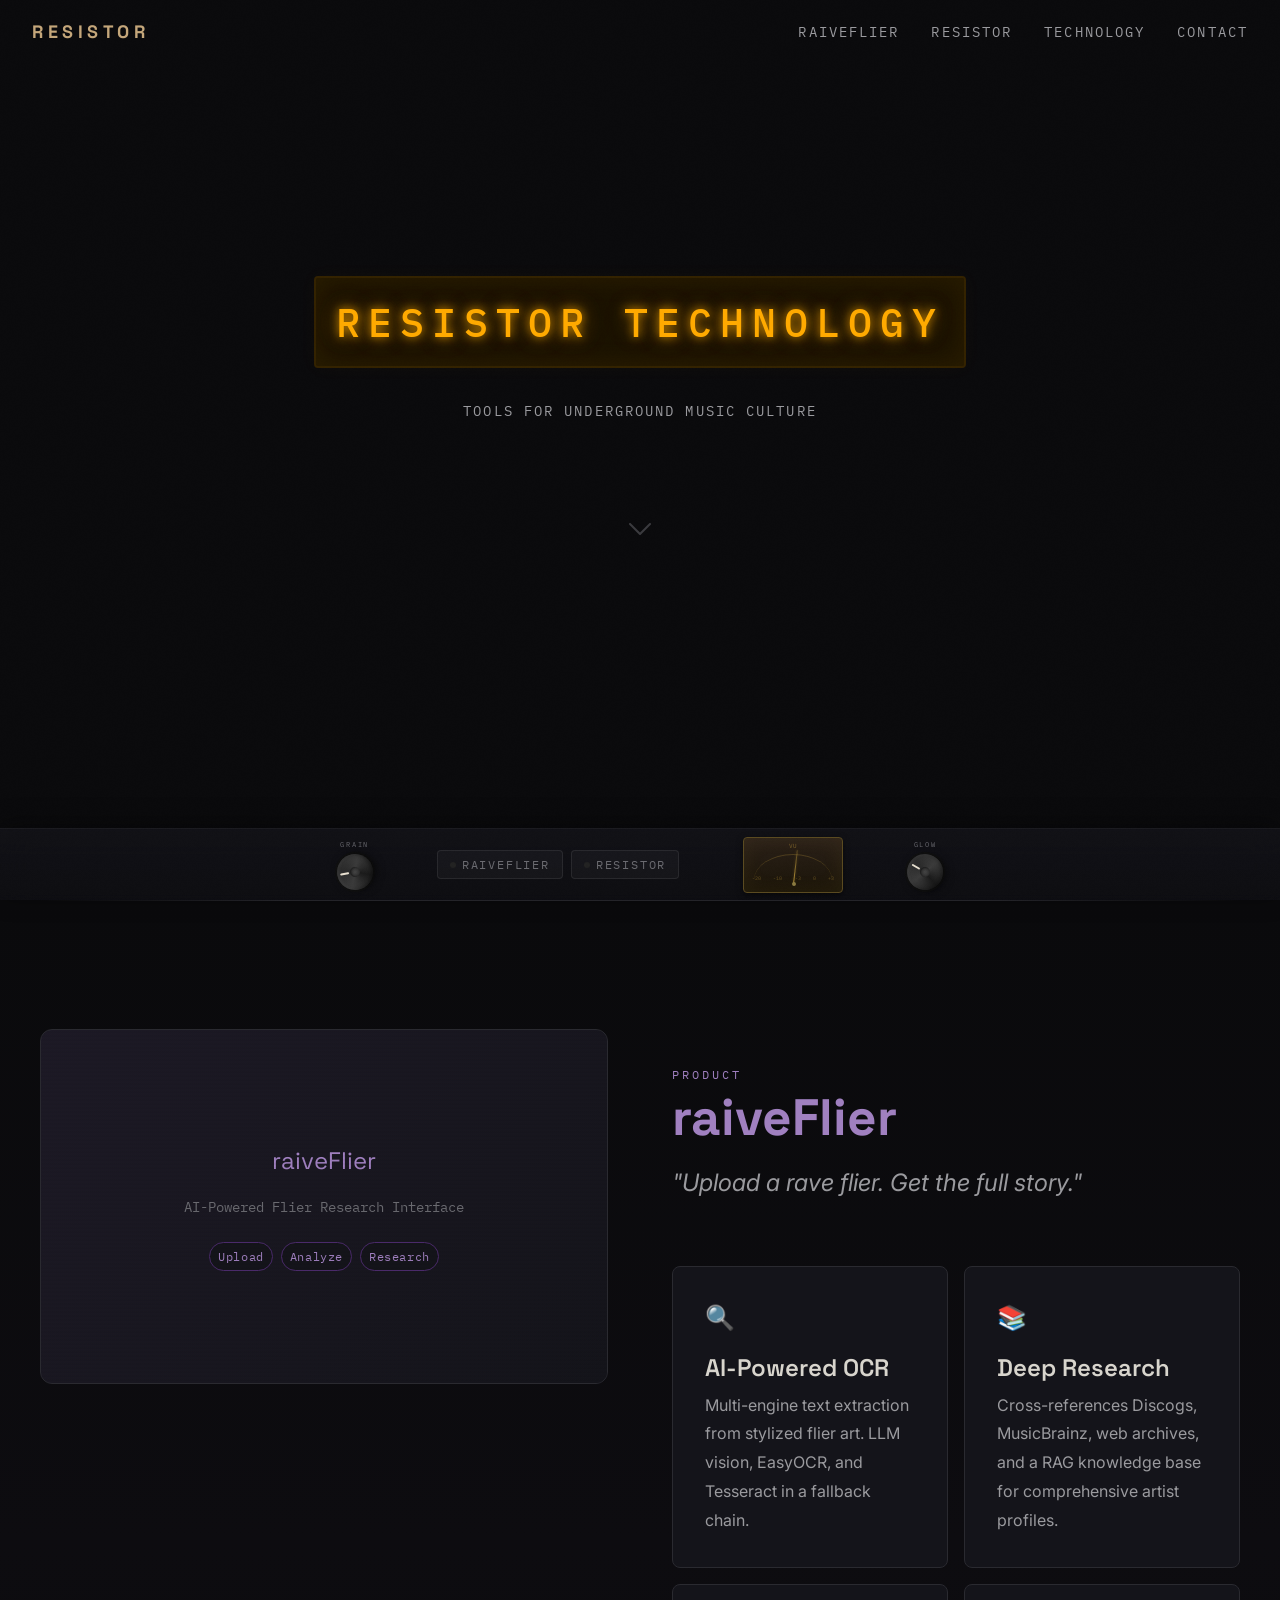
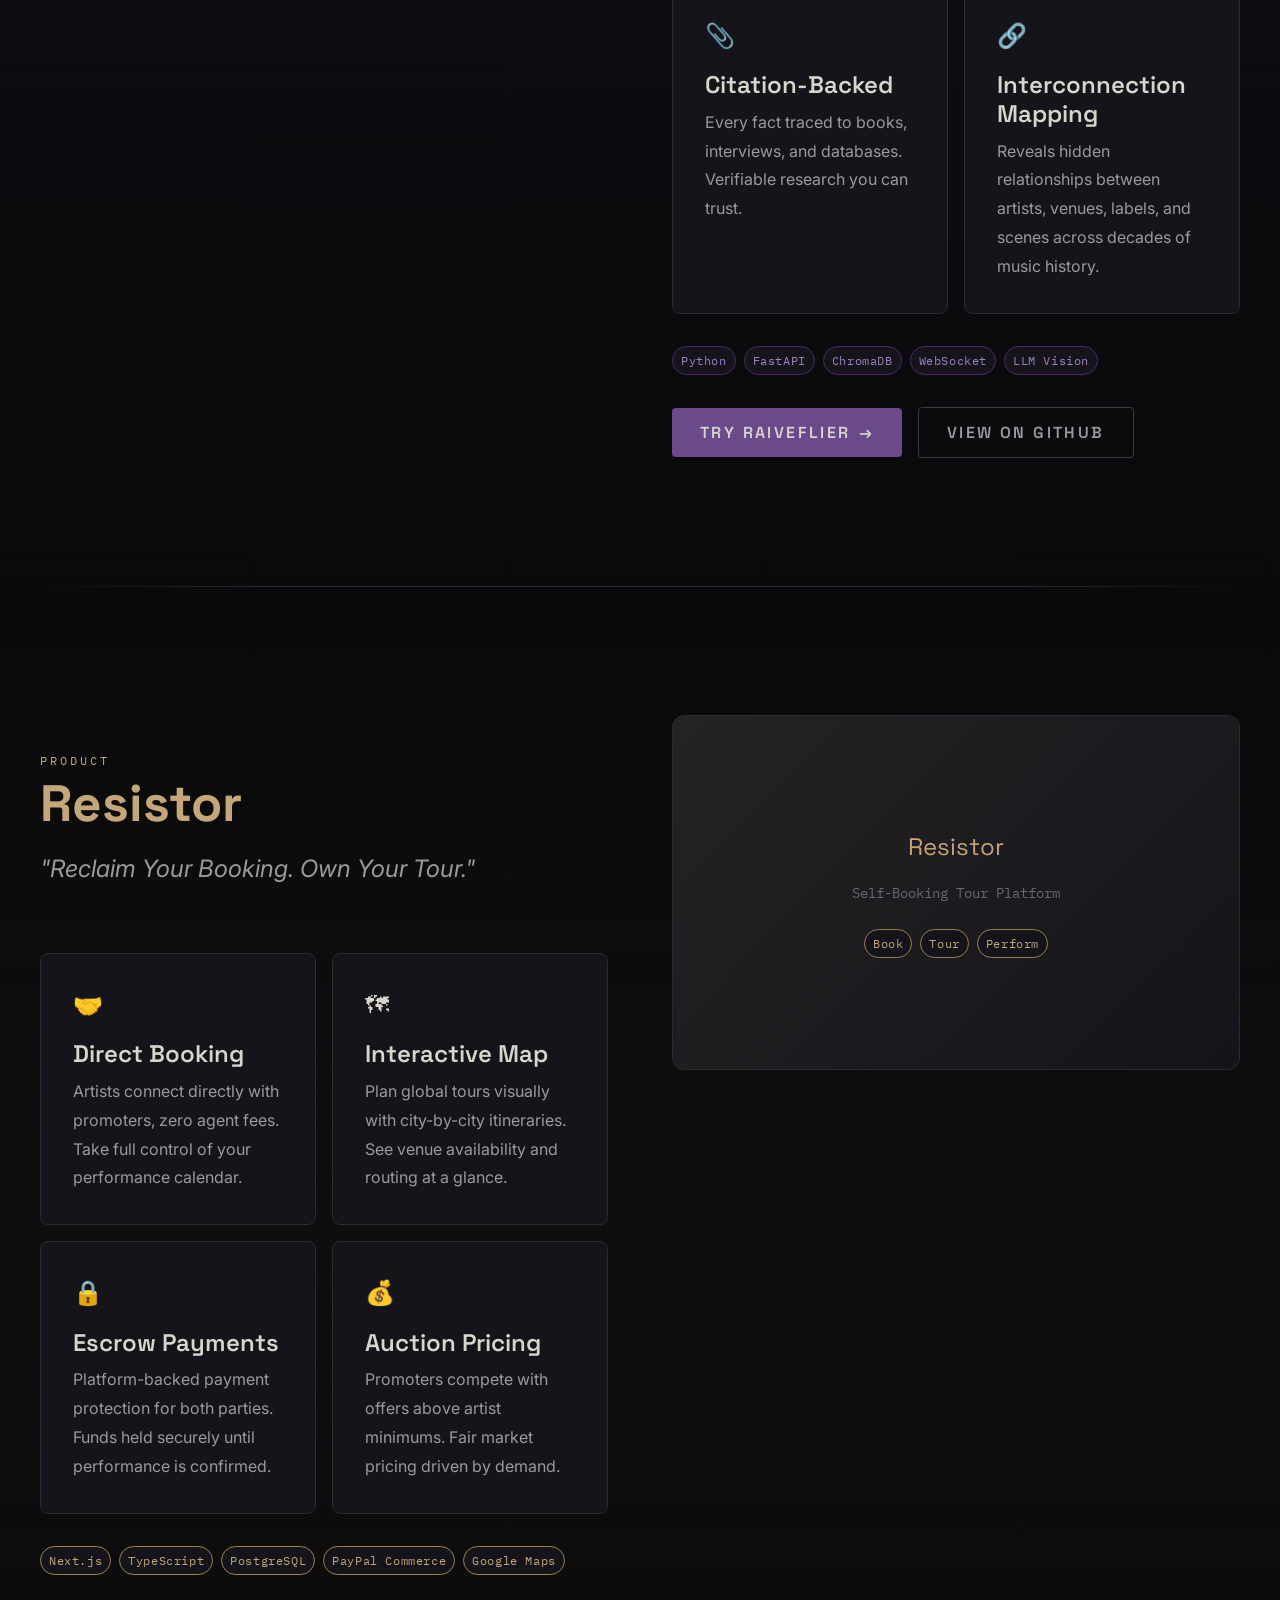
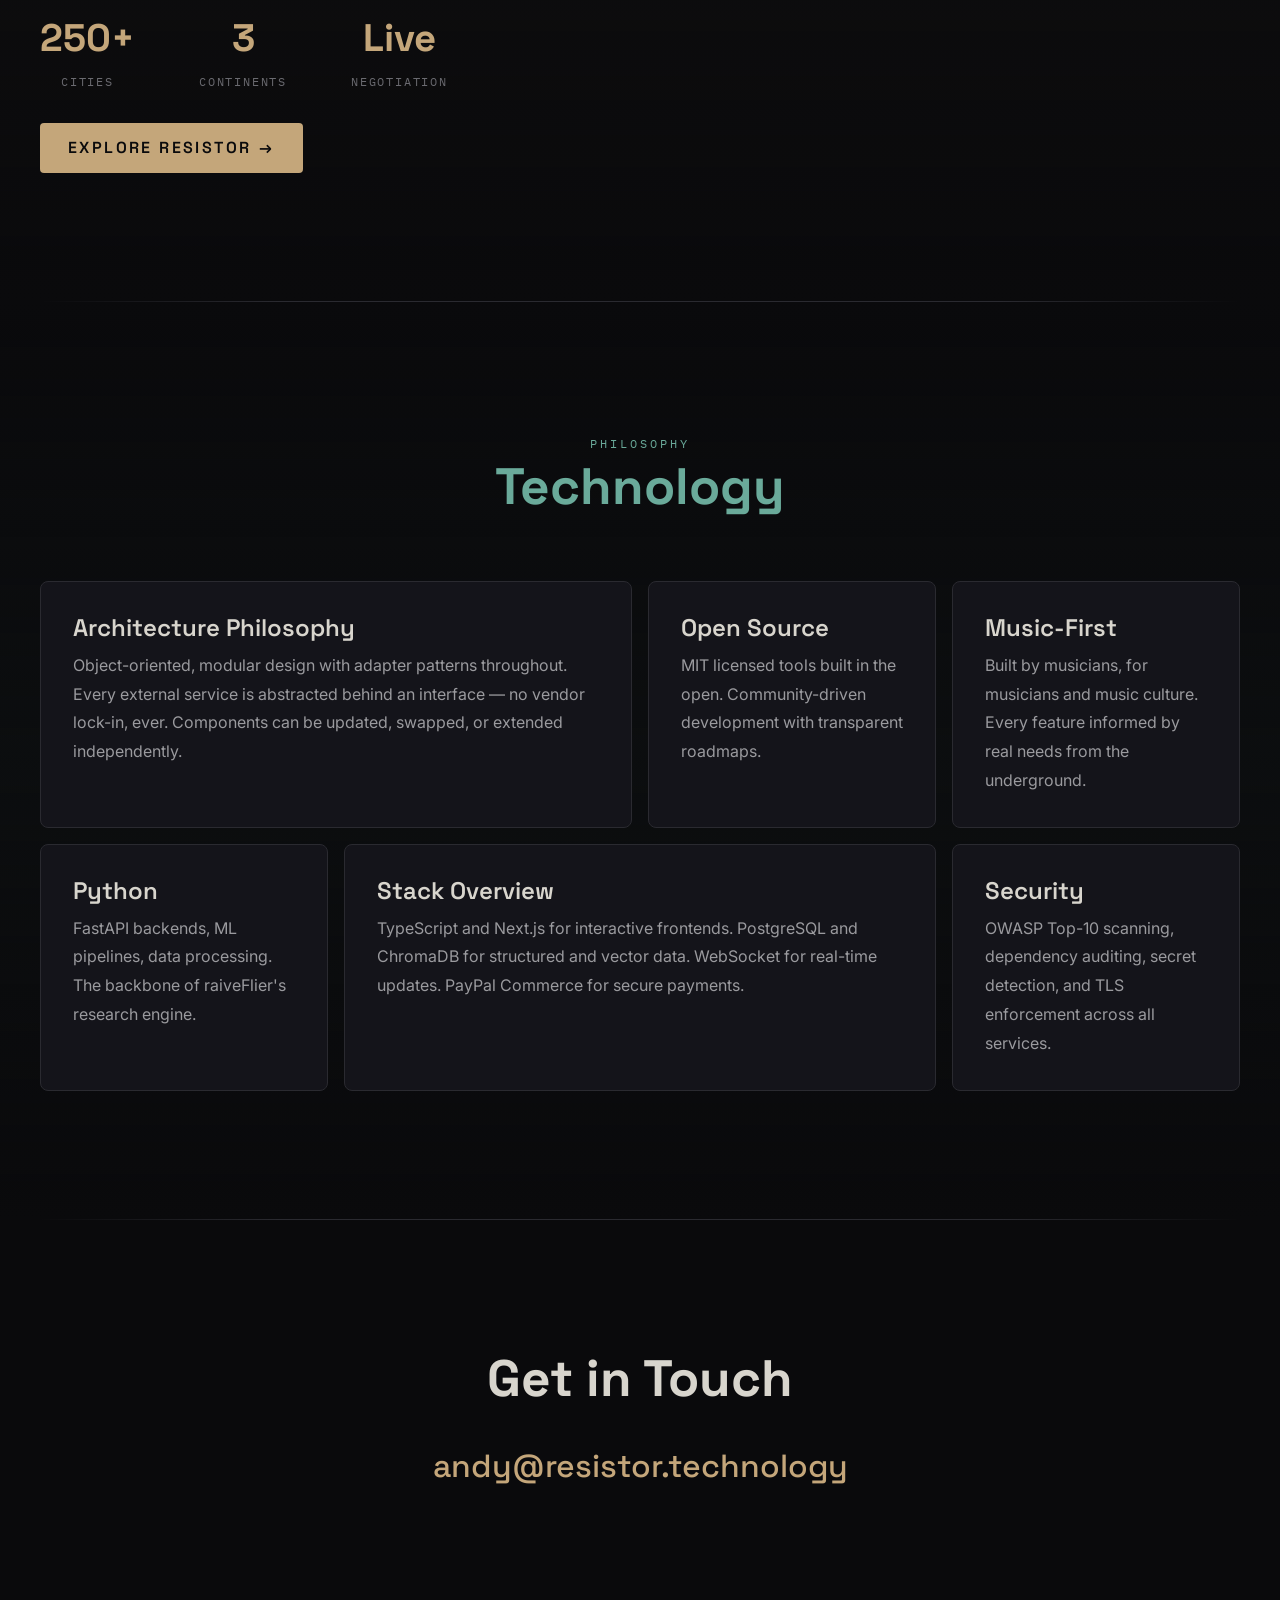
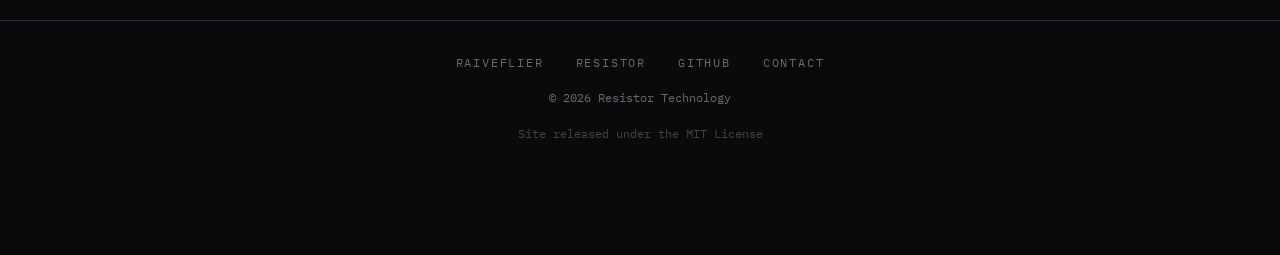
==== commit 5ff8e1f3: "feat(dock): move synth controls to persistent bottom bar Strip hero section down to LED display titl" ====
--- a/index.html
+++ b/index.html
@@ -72,113 +72,23 @@
          HERO — Interactive Synth Panel
          ============================================================ -->
     <section id="hero" class="hero" aria-label="Hero">
-      <div class="synth-panel">
-        <div class="synth-panel__bg" aria-hidden="true"></div>
-
-        <div class="synth-panel__frame">
-
-          <!-- LED Display Title -->
-          <div class="led-display led-display--amber">
-            <span class="led-display__text">Resistor Technology</span>
-          </div>
-
-          <!-- Subtitle -->
-          <p class="panel-subtitle">Tools for Underground Music Culture</p>
-
-          <!-- Interactive Controls Row -->
-          <div class="controls-row">
-
-            <!-- Knob: GRAIN -->
-            <div class="knob-wrap"
-                 role="slider"
-                 aria-label="Grain intensity control"
-                 aria-valuemin="0"
-                 aria-valuemax="100"
-                 aria-valuenow="40"
-                 tabindex="0"
-                 data-control="grain">
-              <div class="knob" style="transform: rotate(-100deg);"></div>
-              <span class="panel-label">Grain</span>
-            </div>
-
-            <!-- VU Meter -->
-            <div class="vu-meter" aria-label="Scroll velocity meter" role="meter" aria-valuemin="0" aria-valuemax="100" aria-valuenow="0">
-              <span class="vu-meter__face">VU</span>
-              <div class="vu-meter__scale" aria-hidden="true"></div>
-              <div class="vu-meter__marks" aria-hidden="true">
-                <span>-20</span>
-                <span>-10</span>
-                <span>-7</span>
-                <span>-3</span>
-                <span>0</span>
-                <span>+3</span>
-              </div>
-              <div class="vu-meter__needle"></div>
-            </div>
-
-            <!-- Fader: DEPTH -->
-            <div class="fader-wrap"
-                 role="slider"
-                 aria-label="Parallax depth control"
-                 aria-valuemin="0"
-                 aria-valuemax="100"
-                 aria-valuenow="50"
-                 tabindex="0"
-                 data-control="depth">
-              <div class="fader">
-                <div class="fader__track"></div>
-                <div class="fader__cap"></div>
-              </div>
-              <span class="panel-label">Depth</span>
-            </div>
-
-            <!-- Knob: GLOW -->
-            <div class="knob-wrap"
-                 role="slider"
-                 aria-label="Glow intensity control"
-                 aria-valuemin="0"
-                 aria-valuemax="100"
-                 aria-valuenow="50"
-                 tabindex="0"
-                 data-control="glow">
-              <div class="knob" style="transform: rotate(-60deg);"></div>
-              <span class="panel-label">Glow</span>
-            </div>
-
-          </div>
-
-          <!-- LED Section Indicators -->
-          <div class="led-row" aria-label="Section progress indicators">
-            <div class="led-group">
-              <div class="led is-active--amber" data-section="hero"></div>
-              <span class="led-label">Home</span>
-            </div>
-            <div class="led-group">
-              <div class="led" data-section="raiveflier"></div>
-              <span class="led-label">Rvfl</span>
-            </div>
-            <div class="led-group">
-              <div class="led" data-section="resistor"></div>
-              <span class="led-label">Rstr</span>
-            </div>
-            <div class="led-group">
-              <div class="led" data-section="technology"></div>
-              <span class="led-label">Tech</span>
-            </div>
-            <div class="led-group">
-              <div class="led" data-section="contact"></div>
-              <span class="led-label">Out</span>
-            </div>
-          </div>
-
-          <!-- Patch Jack: OUTPUT -->
-          <div class="patch-jack" role="button" aria-label="Jump to contact section" tabindex="0" data-target="contact">
-            <div class="patch-jack__barrel"></div>
-            <div class="patch-jack__sleeve"></div>
-            <span class="panel-label">Output</span>
-          </div>
-
-        </div>
+      <div class="hero__inner">
+
+        <!-- LED Display Title -->
+        <div class="led-display led-display--amber">
+          <span class="led-display__text">Resistor Technology</span>
+        </div>
+
+        <!-- Subtitle -->
+        <p class="panel-subtitle">Tools for Underground Music Culture</p>
+
+        <!-- Scroll Indicator -->
+        <div class="hero__scroll-hint" aria-hidden="true">
+          <svg class="hero__chevron" width="24" height="14" viewBox="0 0 24 14" fill="none">
+            <path d="M2 2L12 12L22 2" stroke="currentColor" stroke-width="2" stroke-linecap="round" stroke-linejoin="round"/>
+          </svg>
+        </div>
+
       </div>
     </section>
 
@@ -418,15 +328,6 @@
         <a href="mailto:andy@resistor.technology" class="contact__email reveal">
           andy@resistor.technology
         </a>
-
-        <!-- Decorative Patch Jack (callback to hero) -->
-        <div class="contact__jack reveal" aria-hidden="true">
-          <div class="patch-jack" style="cursor: default;">
-            <div class="patch-jack__barrel"></div>
-            <div class="patch-jack__sleeve"></div>
-            <span class="panel-label">Connected</span>
-          </div>
-        </div>
 
       </div>
     </section>
@@ -449,6 +350,61 @@
     </div>
   </footer>
 
+  <!-- ============================================================
+       SYNTH DOCK — Persistent Bottom Control Bar
+       ============================================================ -->
+  <div class="synth-dock" role="toolbar" aria-label="Synth controls">
+
+    <!-- GRAIN Knob -->
+    <div class="knob-wrap synth-dock__knob-wrap"
+         role="slider"
+         aria-label="Grain intensity control"
+         aria-valuemin="0"
+         aria-valuemax="100"
+         aria-valuenow="40"
+         tabindex="0"
+         data-control="grain">
+      <span class="panel-label">Grain</span>
+      <div class="knob synth-dock__knob" style="transform: rotate(-100deg);"></div>
+    </div>
+
+    <!-- Product Switches -->
+    <div class="synth-dock__switches">
+      <button class="dock-switch dock-switch--amethyst is-active" data-target="raiveflier" aria-label="Scroll to raiveFlier section">
+        <span class="dock-switch__led"></span>
+        <span class="dock-switch__label">raiveFlier</span>
+      </button>
+      <button class="dock-switch dock-switch--brass" data-target="resistor" aria-label="Scroll to Resistor section">
+        <span class="dock-switch__led"></span>
+        <span class="dock-switch__label">Resistor</span>
+      </button>
+    </div>
+
+    <!-- VU Meter -->
+    <div class="vu-meter" aria-label="Scroll velocity meter" role="meter" aria-valuemin="0" aria-valuemax="100" aria-valuenow="0">
+      <span class="vu-meter__face">VU</span>
+      <div class="vu-meter__scale" aria-hidden="true"></div>
+      <div class="vu-meter__marks" aria-hidden="true">
+        <span>-20</span><span>-10</span><span>-3</span><span>0</span><span>+3</span>
+      </div>
+      <div class="vu-meter__needle"></div>
+    </div>
+
+    <!-- GLOW Knob -->
+    <div class="knob-wrap synth-dock__knob-wrap"
+         role="slider"
+         aria-label="Glow intensity control"
+         aria-valuemin="0"
+         aria-valuemax="100"
+         aria-valuenow="50"
+         tabindex="0"
+         data-control="glow">
+      <span class="panel-label">Glow</span>
+      <div class="knob synth-dock__knob" style="transform: rotate(-60deg);"></div>
+    </div>
+
+  </div>
+
   <!-- Scripts -->
   <script src="js/synth-hero.js"></script>
   <script src="js/scroll-animations.js"></script>
--- a/css/synth-elements.css
+++ b/css/synth-elements.css
@@ -3,52 +3,32 @@
    Resistor Technology · resistor.technology
    ============================================================ */
 
-/* --- Hero Panel Container --- */
-.synth-panel {
-  position: relative;
-  width: 100%;
-  min-height: 100vh;
+/* --- Hero (Simplified) --- */
+.hero__inner {
   display: flex;
   flex-direction: column;
   align-items: center;
-  justify-content: center;
-  overflow: hidden;
-}
-
-/* Brushed aluminum background */
-.synth-panel__bg {
-  position: absolute;
-  inset: 0;
-  background:
-    repeating-linear-gradient(
-      90deg,
-      rgba(255, 255, 255, 0.01) 0px,
-      rgba(255, 255, 255, 0.015) 1px,
-      transparent 1px,
-      transparent 3px
-    ),
-    linear-gradient(180deg, #18181e 0%, #10101a 50%, #0c0c14 100%);
-  z-index: 0;
-}
-
-/* Panel border inset */
-.synth-panel__frame {
-  position: relative;
-  z-index: 1;
-  border: 1px solid var(--color-border);
-  border-radius: var(--radius-lg);
-  background: linear-gradient(180deg, rgba(30, 30, 36, 0.8), rgba(20, 20, 26, 0.9));
-  backdrop-filter: blur(4px);
-  padding: var(--space-xl) var(--space-2xl);
-  max-width: 900px;
-  width: 90%;
-  display: flex;
-  flex-direction: column;
-  align-items: center;
   gap: var(--space-lg);
-  box-shadow:
-    0 0 0 1px rgba(255, 255, 255, 0.03),
-    0 20px 60px rgba(0, 0, 0, 0.5);
+}
+
+.hero__scroll-hint {
+  margin-top: var(--space-xl);
+  animation: hero-chevron 2s ease-in-out infinite;
+}
+
+.hero__chevron {
+  color: var(--color-text-muted);
+  opacity: 0.5;
+}
+
+@keyframes hero-chevron {
+  0%, 100% { transform: translateY(0); opacity: 0.5; }
+  50% { transform: translateY(6px); opacity: 1; }
+}
+
+@media (prefers-reduced-motion: reduce) {
+  .hero__scroll-hint { animation: none; }
+  .hero__chevron { opacity: 0.5; }
 }
 
 /* --- 7-Segment LED Display --- */
@@ -113,15 +93,6 @@
   text-align: center;
 }
 
-/* --- Controls Row --- */
-.controls-row {
-  display: flex;
-  align-items: flex-end;
-  justify-content: center;
-  gap: var(--space-xl);
-  flex-wrap: wrap;
-}
-
 /* --- Rotary Knob --- */
 .knob-wrap {
   display: flex;
@@ -208,249 +179,190 @@
   transform-origin: 0.5px 36px;
 }
 
-/* --- Vertical Fader --- */
-.fader-wrap {
-  display: flex;
+/* --- Synth Dock (Persistent Bottom Bar) --- */
+.synth-dock {
+  position: fixed;
+  bottom: 0;
+  left: 0;
+  right: 0;
+  height: 72px;
+  z-index: 900;
+  display: flex;
+  align-items: center;
+  justify-content: center;
+  gap: var(--space-xl);
+  padding: 0 var(--space-lg);
+  background: linear-gradient(180deg, rgba(20, 20, 26, 0.75), rgba(14, 14, 18, 0.9));
+  backdrop-filter: blur(16px);
+  -webkit-backdrop-filter: blur(16px);
+  border-top: 1px solid rgba(255, 255, 255, 0.06);
+  box-shadow: 0 -4px 24px rgba(0, 0, 0, 0.4);
+}
+
+/* Dock-sized knob wrapper */
+.synth-dock__knob-wrap {
   flex-direction: column;
-  align-items: center;
+  gap: 4px;
+}
+
+.synth-dock__knob-wrap .panel-label {
+  font-size: 7px;
+  order: -1;
+}
+
+/* Dock-sized knob (36px) */
+.synth-dock__knob {
+  width: 36px;
+  height: 36px;
+}
+
+.synth-dock__knob::after {
+  top: 3px;
+  height: 9px;
+}
+
+.synth-dock__knob::before {
+  width: 10px;
+  height: 10px;
+}
+
+/* --- Product Switch Buttons --- */
+.synth-dock__switches {
+  display: flex;
   gap: var(--space-sm);
-  touch-action: none;
-  user-select: none;
-}
-
-.fader {
-  position: relative;
-  width: 40px;
-  height: 140px;
-  cursor: grab;
-}
-
-.fader:active {
-  cursor: grabbing;
-}
-
-/* Fader track (groove) */
-.fader__track {
-  position: absolute;
-  left: 50%;
-  transform: translateX(-50%);
-  width: 4px;
-  height: 100%;
-  background: linear-gradient(to bottom, #555, #333);
-  border-radius: 2px;
-  box-shadow: inset 0 1px 3px rgba(0, 0, 0, 0.5);
-}
-
-/* Fader cap (slider) */
-.fader__cap {
-  position: absolute;
-  left: 50%;
-  transform: translateX(-50%);
-  width: 28px;
-  height: 18px;
-  top: 50%;
-  background: linear-gradient(to bottom, #d0d0d0, #a0a0a0 30%, #808080 70%, #a0a0a0);
-  border-radius: 2px;
-  box-shadow:
-    0 2px 4px rgba(0, 0, 0, 0.5),
-    inset 0 1px 2px rgba(255, 255, 255, 0.3);
-  transition: top 0.1s ease;
-}
-
-/* Center line on fader cap */
-.fader__cap::before {
-  content: '';
-  position: absolute;
-  top: 50%;
-  left: 4px;
-  right: 4px;
-  height: 1px;
-  background: #444;
-  transform: translateY(-50%);
-}
-
-/* --- VU Meter --- */
+}
+
+.dock-switch {
+  display: flex;
+  align-items: center;
+  gap: 6px;
+  padding: 6px 12px;
+  border: 1px solid rgba(255, 255, 255, 0.08);
+  border-radius: var(--radius-sm);
+  background: rgba(255, 255, 255, 0.03);
+  cursor: pointer;
+  transition: background var(--duration-fast), border-color var(--duration-fast), box-shadow var(--duration-fast);
+  font-family: var(--font-mono);
+  font-size: var(--fs-xs);
+  text-transform: uppercase;
+  letter-spacing: var(--ls-wide);
+  color: var(--color-text-muted);
+}
+
+.dock-switch:hover {
+  background: rgba(255, 255, 255, 0.06);
+  border-color: rgba(255, 255, 255, 0.12);
+}
+
+.dock-switch__led {
+  width: 6px;
+  height: 6px;
+  border-radius: 50%;
+  background: #222;
+  transition: background var(--duration-fast), box-shadow var(--duration-fast);
+}
+
+.dock-switch__label {
+  pointer-events: none;
+}
+
+/* Active states per product */
+.dock-switch--amethyst.is-active {
+  border-color: rgba(106, 74, 138, 0.4);
+  color: var(--color-amethyst-light);
+}
+
+.dock-switch--amethyst.is-active .dock-switch__led {
+  background: var(--color-amethyst-light);
+  box-shadow:
+    0 0 6px rgba(106, 74, 138, calc(0.8 * var(--glow-intensity, 0.5))),
+    0 0 12px rgba(106, 74, 138, calc(0.4 * var(--glow-intensity, 0.5)));
+}
+
+.dock-switch--brass.is-active {
+  border-color: rgba(196, 166, 122, 0.4);
+  color: var(--color-brass);
+}
+
+.dock-switch--brass.is-active .dock-switch__led {
+  background: var(--color-brass);
+  box-shadow:
+    0 0 6px rgba(196, 166, 122, calc(0.8 * var(--glow-intensity, 0.5))),
+    0 0 12px rgba(196, 166, 122, calc(0.4 * var(--glow-intensity, 0.5)));
+}
+
+/* --- VU Meter (Compact Dock Version) --- */
 .vu-meter {
-  width: 200px;
-  height: 110px;
+  width: 100px;
+  height: 56px;
   background: linear-gradient(to bottom, #2a2018, #1a1408);
-  border: 2px solid #5a4a20;
-  border-radius: var(--radius-md);
+  border: 1px solid #5a4a20;
+  border-radius: var(--radius-sm);
   position: relative;
   overflow: hidden;
-  box-shadow:
-    0 3px 10px rgba(0, 0, 0, 0.6),
-    inset 0 0 30px rgba(200, 160, 60, 0.1);
-}
-
-/* VU meter face text */
+  flex-shrink: 0;
+  box-shadow:
+    0 2px 6px rgba(0, 0, 0, 0.5),
+    inset 0 0 20px rgba(200, 160, 60, 0.08);
+}
+
 .vu-meter__face {
   position: absolute;
-  top: 12px;
+  top: 4px;
   left: 50%;
   transform: translateX(-50%);
-  font-family: var(--font-mono);
-  font-size: 8px;
-  color: rgba(200, 160, 60, 0.6);
-  letter-spacing: 0.1em;
-  text-transform: uppercase;
-}
-
-/* VU scale arc (simplified with gradient border) */
-.vu-meter__scale {
-  position: absolute;
-  bottom: 24px;
-  left: 20px;
-  right: 20px;
-  height: 50px;
-  border-top: 1px solid rgba(200, 160, 60, 0.3);
-  border-radius: 50% 50% 0 0 / 100% 100% 0 0;
-}
-
-/* Scale markings */
-.vu-meter__marks {
-  position: absolute;
-  bottom: 20px;
-  left: 15px;
-  right: 15px;
-  display: flex;
-  justify-content: space-between;
   font-family: var(--font-mono);
   font-size: 6px;
   color: rgba(200, 160, 60, 0.5);
-}
-
-/* VU needle */
+  letter-spacing: 0.1em;
+  text-transform: uppercase;
+}
+
+.vu-meter__scale {
+  position: absolute;
+  bottom: 12px;
+  left: 10px;
+  right: 10px;
+  height: 26px;
+  border-top: 1px solid rgba(200, 160, 60, 0.25);
+  border-radius: 50% 50% 0 0 / 100% 100% 0 0;
+}
+
+.vu-meter__marks {
+  position: absolute;
+  bottom: 10px;
+  left: 8px;
+  right: 8px;
+  display: flex;
+  justify-content: space-between;
+  font-family: var(--font-mono);
+  font-size: 5px;
+  color: rgba(200, 160, 60, 0.4);
+}
+
 .vu-meter__needle {
   position: absolute;
-  bottom: 16px;
+  bottom: 8px;
   left: 50%;
   width: 1px;
-  height: 65px;
+  height: 34px;
   background: linear-gradient(to top, rgba(200, 160, 60, 0.9), rgba(200, 160, 60, 0.3));
   transform-origin: bottom center;
   transform: rotate(var(--vu-angle, -30deg));
-  transition: transform 0.3s var(--ease-out);
-  box-shadow: 0 0 4px rgba(200, 160, 60, 0.3);
-}
-
-/* Needle pivot */
+  transition: transform 0.15s var(--ease-out);
+  box-shadow: 0 0 3px rgba(200, 160, 60, 0.3);
+}
+
 .vu-meter__needle::after {
   content: '';
   position: absolute;
-  bottom: -3px;
+  bottom: -2px;
   left: 50%;
   transform: translateX(-50%);
-  width: 6px;
-  height: 6px;
+  width: 4px;
+  height: 4px;
   background: #8a7a40;
   border-radius: 50%;
-}
-
-/* --- LED Indicators Row --- */
-.led-row {
-  display: flex;
-  gap: var(--space-md);
-  align-items: center;
-}
-
-.led {
-  width: 10px;
-  height: 10px;
-  border-radius: 50%;
-  background: radial-gradient(circle at 35% 35%, #222, #111 50%, #000);
-  box-shadow:
-    0 0 0 1px rgba(0, 0, 0, 0.8),
-    inset -1px -1px 2px rgba(0, 0, 0, 0.8),
-    inset 1px 1px 1px rgba(255, 255, 255, 0.1);
-  transition: all var(--duration-med);
-}
-
-.led.is-active {
-  background: radial-gradient(circle at 35% 35%, #40ff40, #00cc00 50%, #006600);
-  box-shadow:
-    0 0 8px rgba(0, 255, 0, calc(0.8 * var(--glow-intensity))),
-    0 0 16px rgba(0, 255, 0, calc(0.4 * var(--glow-intensity))),
-    inset -1px -1px 2px rgba(0, 0, 0, 0.5),
-    inset 1px 1px 1px rgba(255, 255, 255, 0.3);
-}
-
-.led.is-active--amber {
-  background: radial-gradient(circle at 35% 35%, #ffcc00, #dd8800 50%, #884400);
-  box-shadow:
-    0 0 8px rgba(255, 170, 0, calc(0.8 * var(--glow-intensity))),
-    0 0 16px rgba(255, 170, 0, calc(0.4 * var(--glow-intensity))),
-    inset -1px -1px 2px rgba(0, 0, 0, 0.5),
-    inset 1px 1px 1px rgba(255, 255, 255, 0.3);
-}
-
-/* LED labels */
-.led-label {
-  font-family: var(--font-mono);
-  font-size: 7px;
-  text-transform: uppercase;
-  letter-spacing: 0.1em;
-  color: var(--color-text-muted);
-  text-align: center;
-  margin-top: 4px;
-}
-
-.led-group {
-  display: flex;
-  flex-direction: column;
-  align-items: center;
-  gap: 2px;
-}
-
-/* --- Patch Jack --- */
-.patch-jack {
-  display: flex;
-  flex-direction: column;
-  align-items: center;
-  gap: var(--space-xs);
-  cursor: pointer;
-}
-
-.patch-jack__barrel {
-  width: 20px;
-  height: 24px;
-  background: linear-gradient(to right, #444, #666 30%, #555 70%, #333);
-  border-radius: 2px;
-  border: 1px solid #222;
-  box-shadow:
-    0 2px 4px rgba(0, 0, 0, 0.6),
-    inset 0 1px 2px rgba(255, 255, 255, 0.15);
-  position: relative;
-  transition: box-shadow var(--duration-med);
-}
-
-/* Jack opening */
-.patch-jack__barrel::before {
-  content: '';
-  position: absolute;
-  top: 50%;
-  left: 50%;
-  transform: translate(-50%, -50%);
-  width: 6px;
-  height: 8px;
-  background: #000;
-  border-radius: 1px;
-  box-shadow: inset 0 1px 2px rgba(0, 0, 0, 0.9);
-}
-
-.patch-jack:hover .patch-jack__barrel {
-  box-shadow:
-    0 2px 4px rgba(0, 0, 0, 0.6),
-    inset 0 1px 2px rgba(255, 255, 255, 0.15),
-    0 0 8px rgba(196, 166, 122, calc(0.4 * var(--glow-intensity)));
-}
-
-/* Jack sleeve */
-.patch-jack__sleeve {
-  width: 24px;
-  height: 2px;
-  background: linear-gradient(to bottom, #888, #666);
-  border-radius: 1px;
 }
 
 /* --- Knob ARIA enhancements --- */
@@ -466,9 +378,8 @@
     0 0 0 3px var(--color-brass);
 }
 
-.fader-wrap[role="slider"]:focus-visible .fader__cap {
-  box-shadow:
-    0 2px 4px rgba(0, 0, 0, 0.5),
-    inset 0 1px 2px rgba(255, 255, 255, 0.3),
-    0 0 0 3px var(--color-brass);
-}
+/* --- Dock Switch Focus --- */
+.dock-switch:focus-visible {
+  outline: 2px solid var(--color-brass);
+  outline-offset: 2px;
+}
--- a/css/main.css
+++ b/css/main.css
@@ -127,7 +127,7 @@
   color: var(--color-brass);
 }
 
-/* --- Hero Section --- */
+/* --- Hero Section (Simplified — title only) --- */
 .hero {
   position: relative;
   min-height: 100vh;
@@ -135,6 +135,7 @@
   align-items: center;
   justify-content: center;
   padding: var(--space-3xl) var(--space-lg);
+  padding-bottom: calc(var(--space-3xl) + 80px);
   overflow: hidden;
 }
 
@@ -267,14 +268,11 @@
   transform: scaleX(1);
 }
 
-.contact__jack {
-  margin: var(--space-xl) auto 0;
-}
-
 /* --- Footer --- */
 .footer {
   border-top: 1px solid var(--color-border);
   padding: var(--space-lg);
+  padding-bottom: calc(var(--space-lg) + 80px);
   text-align: center;
 }
 
@@ -380,23 +378,26 @@
     display: flex;
   }
 
-  .synth-panel__frame {
-    padding: var(--space-lg) var(--space-md);
-  }
-
-  .controls-row {
-    gap: var(--space-lg);
-    flex-wrap: wrap;
-    justify-content: center;
+  /* Dock: tighten spacing on mobile */
+  .synth-dock {
+    gap: var(--space-md);
+    padding: 0 var(--space-sm);
+    height: 64px;
+  }
+
+  .synth-dock__switches {
+    flex-direction: column;
+    gap: 2px;
+  }
+
+  .dock-switch {
+    padding: 4px 8px;
+    font-size: 7px;
   }
 
   .vu-meter {
-    width: 160px;
-    height: 90px;
-  }
-
-  .fader {
-    height: 100px;
+    width: 80px;
+    height: 48px;
   }
 
   .tech-bento {
@@ -431,23 +432,14 @@
     --space-2xl: 2rem;
   }
 
-  .synth-panel__frame {
-    padding: var(--space-md);
-    gap: var(--space-md);
-  }
-
-  .controls-row {
-    gap: var(--space-md);
-  }
-
-  .knob {
-    width: 40px;
-    height: 40px;
-  }
-
+  /* Dock: hide VU meter on very small screens */
   .vu-meter {
-    width: 140px;
-    height: 80px;
+    display: none;
+  }
+
+  .synth-dock__knob {
+    width: 30px;
+    height: 30px;
   }
 
   .led-display__text {
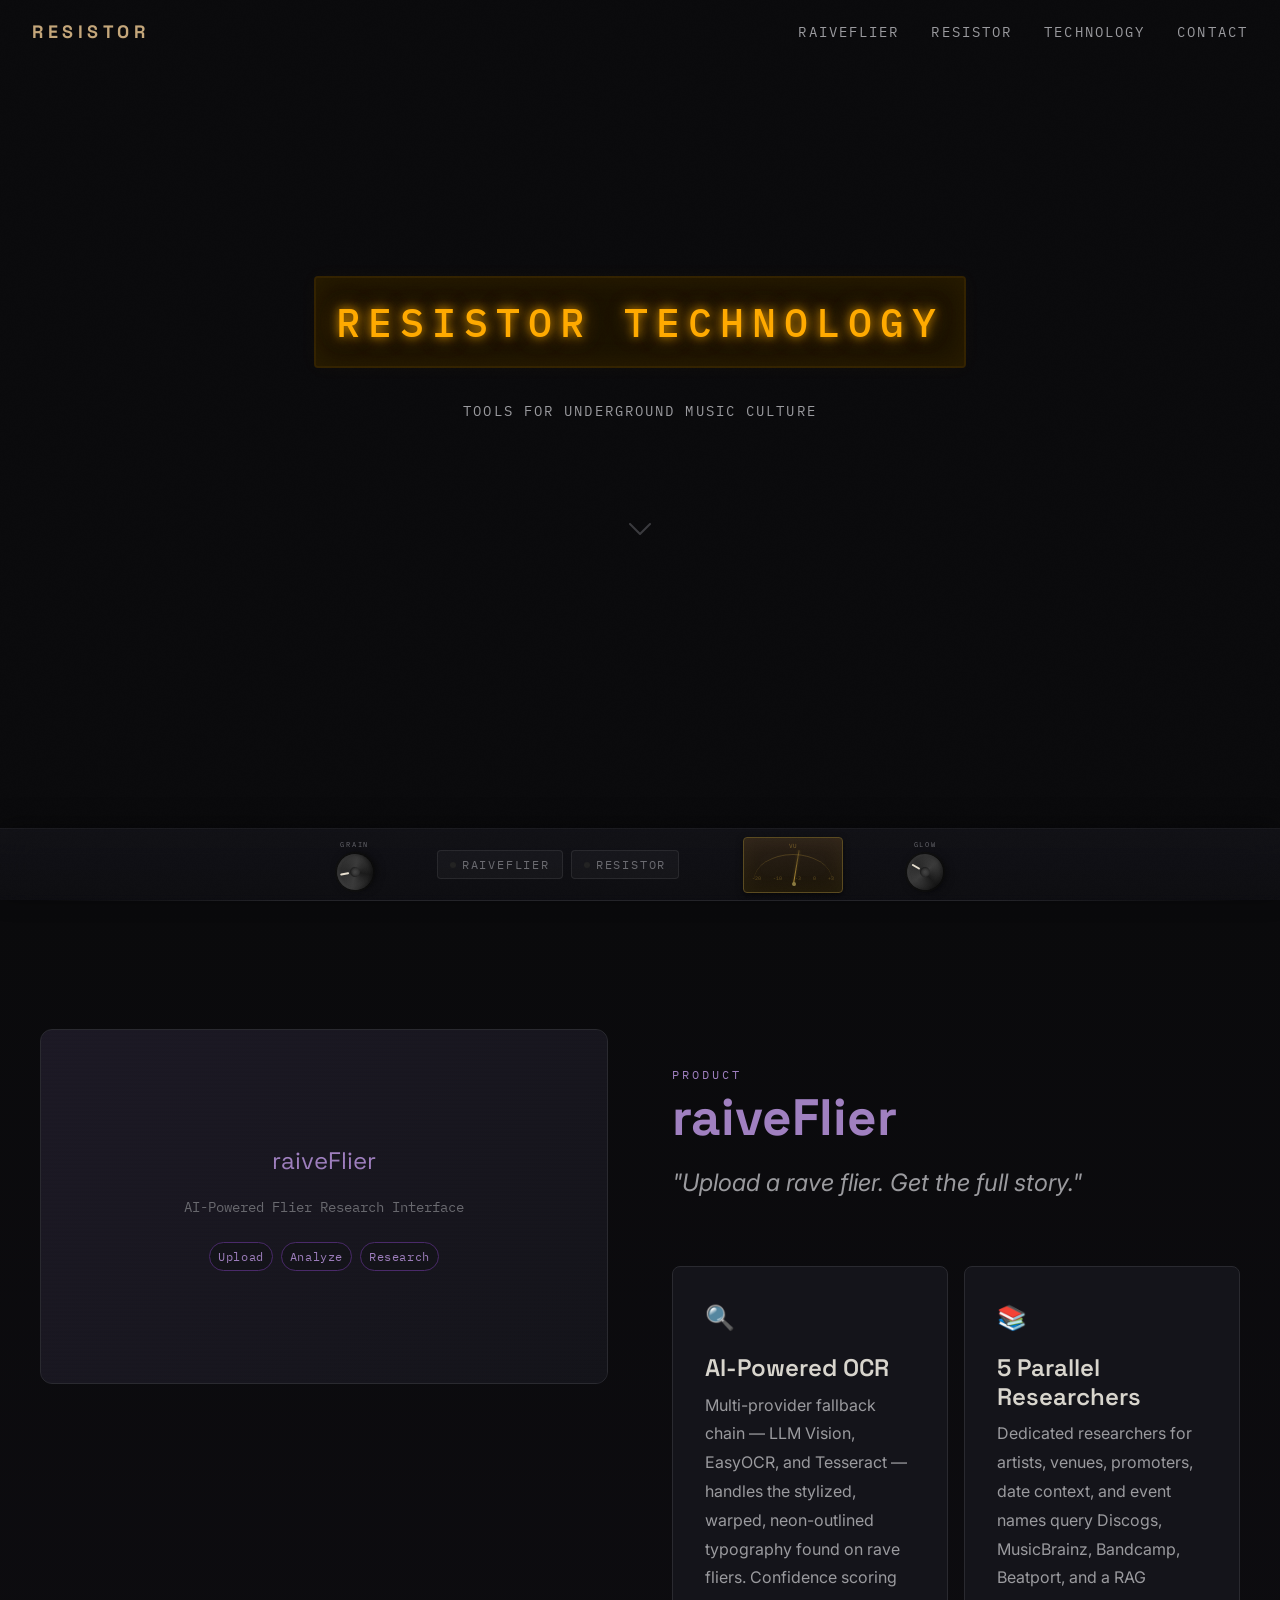
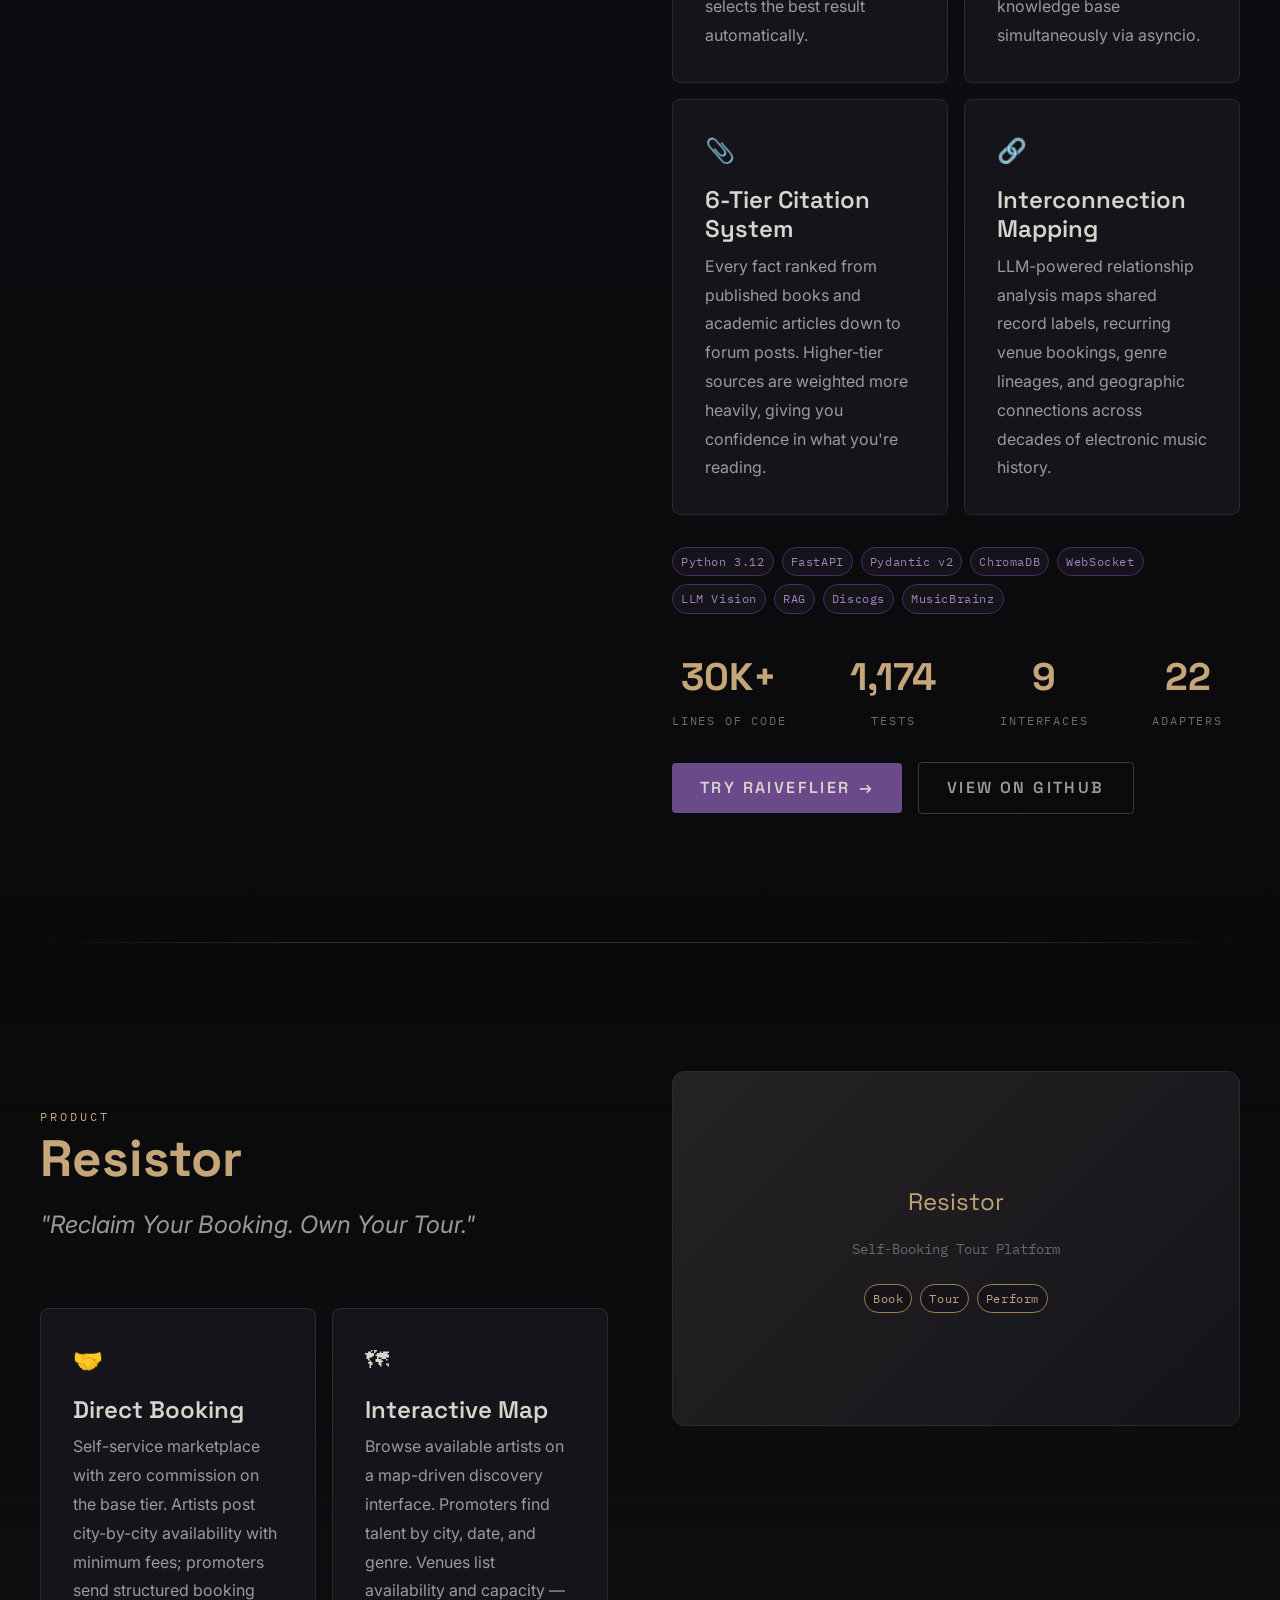
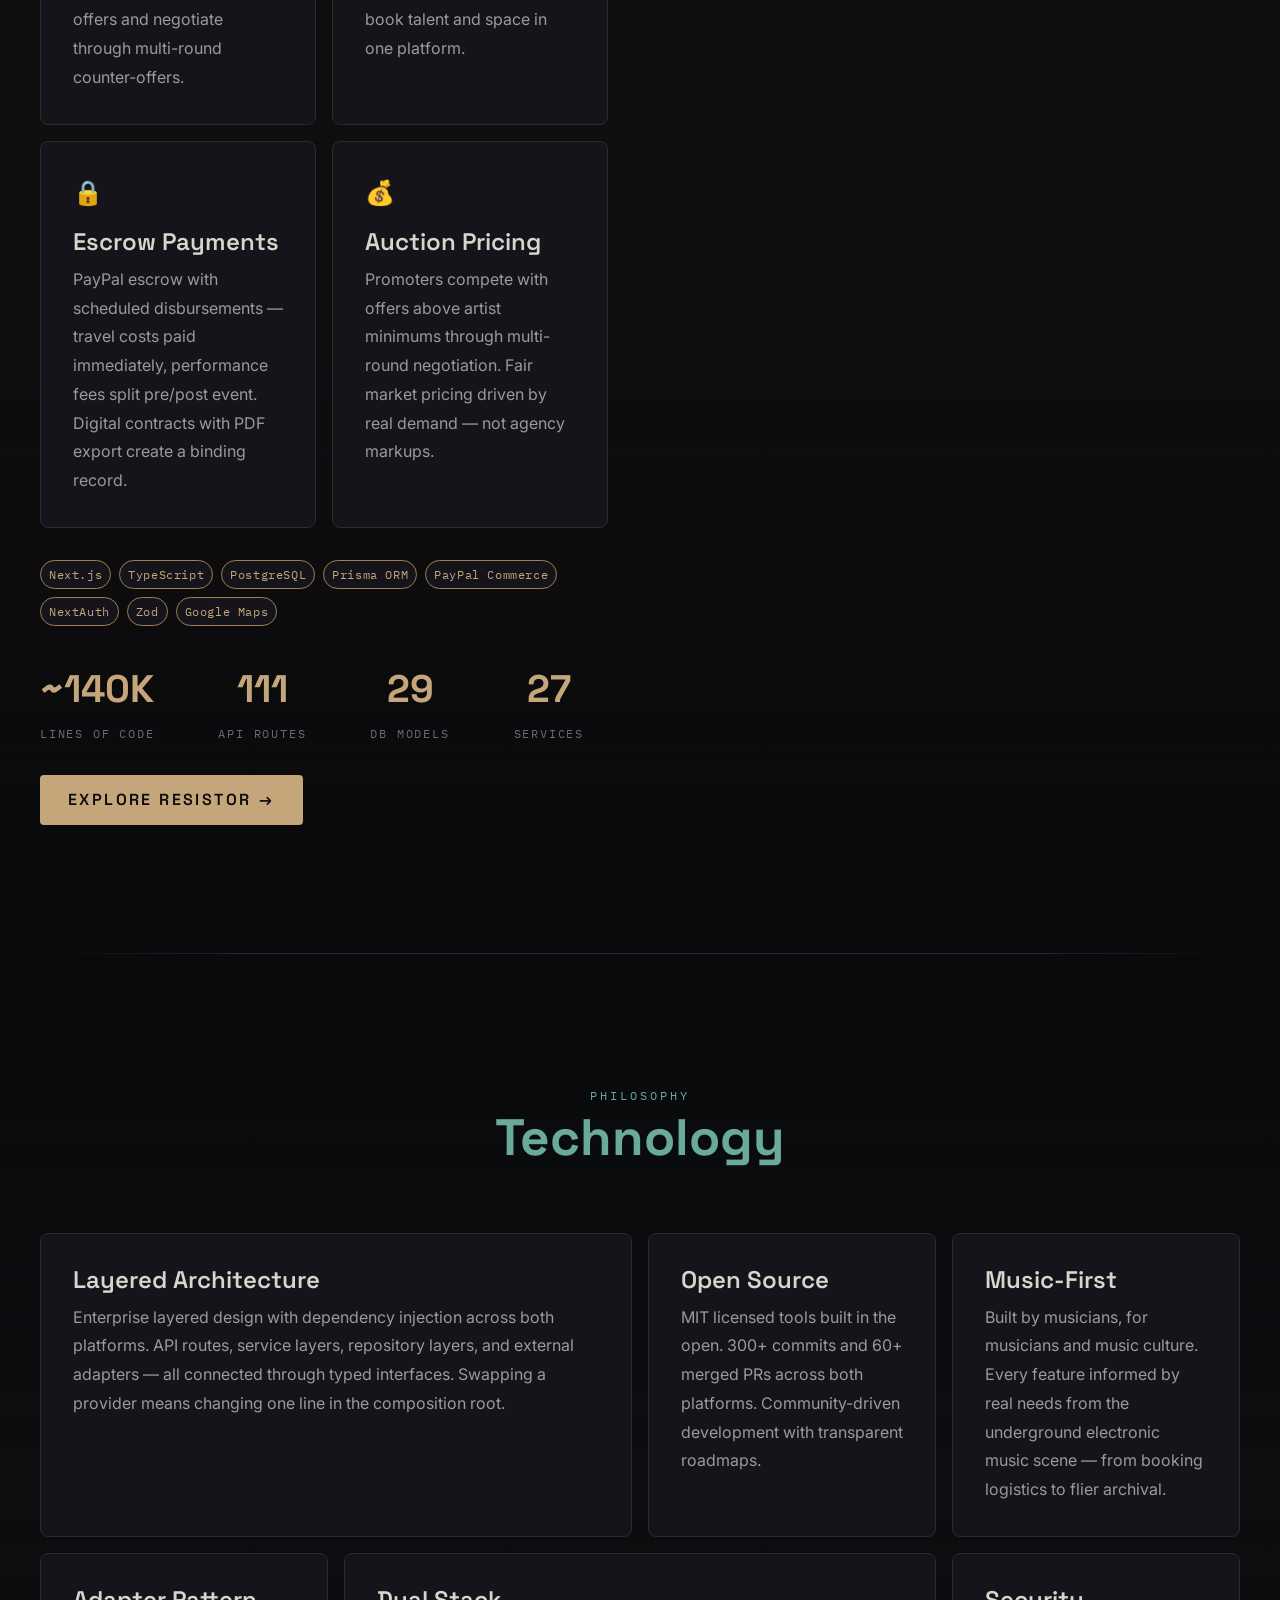
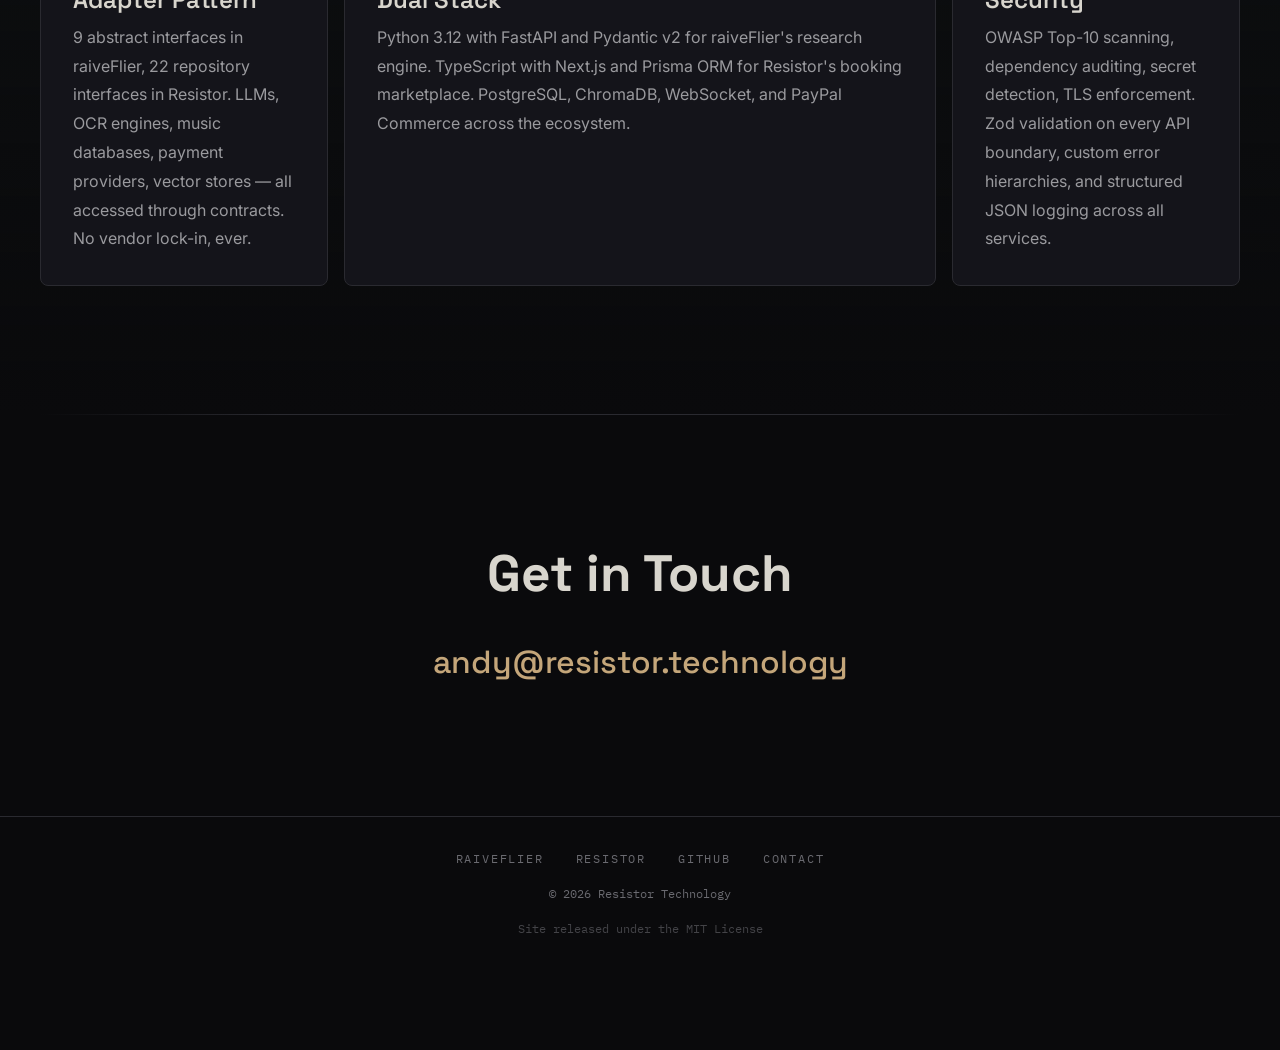
==== commit d0b3cabe: "feat(content): update product sections with TDD-sourced details Enrich raiveFlier, Resistor, and Tec" ====
--- a/index.html
+++ b/index.html
@@ -128,34 +128,57 @@
               <div class="card reveal reveal--delay-1">
                 <span class="card__icon" aria-hidden="true">&#x1F50D;</span>
                 <h3 class="card__title">AI-Powered OCR</h3>
-                <p class="card__description">Multi-engine text extraction from stylized flier art. LLM vision, EasyOCR, and Tesseract in a fallback chain.</p>
+                <p class="card__description">Multi-provider fallback chain — LLM Vision, EasyOCR, and Tesseract — handles the stylized, warped, neon-outlined typography found on rave fliers. Confidence scoring selects the best result automatically.</p>
               </div>
 
               <div class="card reveal reveal--delay-2">
                 <span class="card__icon" aria-hidden="true">&#x1F4DA;</span>
-                <h3 class="card__title">Deep Research</h3>
-                <p class="card__description">Cross-references Discogs, MusicBrainz, web archives, and a RAG knowledge base for comprehensive artist profiles.</p>
+                <h3 class="card__title">5 Parallel Researchers</h3>
+                <p class="card__description">Dedicated researchers for artists, venues, promoters, date context, and event names query Discogs, MusicBrainz, Bandcamp, Beatport, and a RAG knowledge base simultaneously via asyncio.</p>
               </div>
 
               <div class="card reveal reveal--delay-3">
                 <span class="card__icon" aria-hidden="true">&#x1F4CE;</span>
-                <h3 class="card__title">Citation-Backed</h3>
-                <p class="card__description">Every fact traced to books, interviews, and databases. Verifiable research you can trust.</p>
+                <h3 class="card__title">6-Tier Citation System</h3>
+                <p class="card__description">Every fact ranked from published books and academic articles down to forum posts. Higher-tier sources are weighted more heavily, giving you confidence in what you're reading.</p>
               </div>
 
               <div class="card reveal reveal--delay-4">
                 <span class="card__icon" aria-hidden="true">&#x1F517;</span>
                 <h3 class="card__title">Interconnection Mapping</h3>
-                <p class="card__description">Reveals hidden relationships between artists, venues, labels, and scenes across decades of music history.</p>
+                <p class="card__description">LLM-powered relationship analysis maps shared record labels, recurring venue bookings, genre lineages, and geographic connections across decades of electronic music history.</p>
               </div>
             </div>
 
             <div class="tech-badges reveal">
-              <span class="badge">Python</span>
+              <span class="badge">Python 3.12</span>
               <span class="badge">FastAPI</span>
+              <span class="badge">Pydantic v2</span>
               <span class="badge">ChromaDB</span>
               <span class="badge">WebSocket</span>
               <span class="badge">LLM Vision</span>
+              <span class="badge">RAG</span>
+              <span class="badge">Discogs</span>
+              <span class="badge">MusicBrainz</span>
+            </div>
+
+            <div class="stats reveal">
+              <div class="stat">
+                <div class="stat__value">30K+</div>
+                <div class="stat__label">Lines of Code</div>
+              </div>
+              <div class="stat">
+                <div class="stat__value">1,174</div>
+                <div class="stat__label">Tests</div>
+              </div>
+              <div class="stat">
+                <div class="stat__value">9</div>
+                <div class="stat__label">Interfaces</div>
+              </div>
+              <div class="stat">
+                <div class="stat__value">22</div>
+                <div class="stat__label">Adapters</div>
+              </div>
             </div>
 
             <div class="cta-row reveal">
@@ -209,25 +232,25 @@
               <div class="card reveal reveal--delay-1">
                 <span class="card__icon" aria-hidden="true">&#x1F91D;</span>
                 <h3 class="card__title">Direct Booking</h3>
-                <p class="card__description">Artists connect directly with promoters, zero agent fees. Take full control of your performance calendar.</p>
+                <p class="card__description">Self-service marketplace with zero commission on the base tier. Artists post city-by-city availability with minimum fees; promoters send structured booking offers and negotiate through multi-round counter-offers.</p>
               </div>
 
               <div class="card reveal reveal--delay-2">
                 <span class="card__icon" aria-hidden="true">&#x1F5FA;</span>
                 <h3 class="card__title">Interactive Map</h3>
-                <p class="card__description">Plan global tours visually with city-by-city itineraries. See venue availability and routing at a glance.</p>
+                <p class="card__description">Browse available artists on a map-driven discovery interface. Promoters find talent by city, date, and genre. Venues list availability and capacity — book talent and space in one platform.</p>
               </div>
 
               <div class="card reveal reveal--delay-3">
                 <span class="card__icon" aria-hidden="true">&#x1F512;</span>
                 <h3 class="card__title">Escrow Payments</h3>
-                <p class="card__description">Platform-backed payment protection for both parties. Funds held securely until performance is confirmed.</p>
+                <p class="card__description">PayPal escrow with scheduled disbursements — travel costs paid immediately, performance fees split pre/post event. Digital contracts with PDF export create a binding record.</p>
               </div>
 
               <div class="card reveal reveal--delay-4">
                 <span class="card__icon" aria-hidden="true">&#x1F4B0;</span>
                 <h3 class="card__title">Auction Pricing</h3>
-                <p class="card__description">Promoters compete with offers above artist minimums. Fair market pricing driven by demand.</p>
+                <p class="card__description">Promoters compete with offers above artist minimums through multi-round negotiation. Fair market pricing driven by real demand — not agency markups.</p>
               </div>
             </div>
 
@@ -235,22 +258,29 @@
               <span class="badge">Next.js</span>
               <span class="badge">TypeScript</span>
               <span class="badge">PostgreSQL</span>
+              <span class="badge">Prisma ORM</span>
               <span class="badge">PayPal Commerce</span>
+              <span class="badge">NextAuth</span>
+              <span class="badge">Zod</span>
               <span class="badge">Google Maps</span>
             </div>
 
             <div class="stats reveal">
               <div class="stat">
-                <div class="stat__value">250+</div>
-                <div class="stat__label">Cities</div>
-              </div>
-              <div class="stat">
-                <div class="stat__value">3</div>
-                <div class="stat__label">Continents</div>
-              </div>
-              <div class="stat">
-                <div class="stat__value">Live</div>
-                <div class="stat__label">Negotiation</div>
+                <div class="stat__value">~140K</div>
+                <div class="stat__label">Lines of Code</div>
+              </div>
+              <div class="stat">
+                <div class="stat__value">111</div>
+                <div class="stat__label">API Routes</div>
+              </div>
+              <div class="stat">
+                <div class="stat__value">29</div>
+                <div class="stat__label">DB Models</div>
+              </div>
+              <div class="stat">
+                <div class="stat__value">27</div>
+                <div class="stat__label">Services</div>
               </div>
             </div>
 
@@ -282,33 +312,33 @@
         <div class="tech-bento">
 
           <div class="card reveal reveal--delay-1">
-            <h3 class="card__title">Architecture Philosophy</h3>
-            <p class="card__description">Object-oriented, modular design with adapter patterns throughout. Every external service is abstracted behind an interface — no vendor lock-in, ever. Components can be updated, swapped, or extended independently.</p>
+            <h3 class="card__title">Layered Architecture</h3>
+            <p class="card__description">Enterprise layered design with dependency injection across both platforms. API routes, service layers, repository layers, and external adapters — all connected through typed interfaces. Swapping a provider means changing one line in the composition root.</p>
           </div>
 
           <div class="card reveal reveal--delay-2">
             <h3 class="card__title">Open Source</h3>
-            <p class="card__description">MIT licensed tools built in the open. Community-driven development with transparent roadmaps.</p>
+            <p class="card__description">MIT licensed tools built in the open. 300+ commits and 60+ merged PRs across both platforms. Community-driven development with transparent roadmaps.</p>
           </div>
 
           <div class="card reveal reveal--delay-3">
             <h3 class="card__title">Music-First</h3>
-            <p class="card__description">Built by musicians, for musicians and music culture. Every feature informed by real needs from the underground.</p>
+            <p class="card__description">Built by musicians, for musicians and music culture. Every feature informed by real needs from the underground electronic music scene — from booking logistics to flier archival.</p>
           </div>
 
           <div class="card reveal reveal--delay-1">
-            <h3 class="card__title">Python</h3>
-            <p class="card__description">FastAPI backends, ML pipelines, data processing. The backbone of raiveFlier's research engine.</p>
+            <h3 class="card__title">Adapter Pattern</h3>
+            <p class="card__description">9 abstract interfaces in raiveFlier, 22 repository interfaces in Resistor. LLMs, OCR engines, music databases, payment providers, vector stores — all accessed through contracts. No vendor lock-in, ever.</p>
           </div>
 
           <div class="card reveal reveal--delay-2">
-            <h3 class="card__title">Stack Overview</h3>
-            <p class="card__description">TypeScript and Next.js for interactive frontends. PostgreSQL and ChromaDB for structured and vector data. WebSocket for real-time updates. PayPal Commerce for secure payments.</p>
+            <h3 class="card__title">Dual Stack</h3>
+            <p class="card__description">Python 3.12 with FastAPI and Pydantic v2 for raiveFlier's research engine. TypeScript with Next.js and Prisma ORM for Resistor's booking marketplace. PostgreSQL, ChromaDB, WebSocket, and PayPal Commerce across the ecosystem.</p>
           </div>
 
           <div class="card reveal reveal--delay-3">
             <h3 class="card__title">Security</h3>
-            <p class="card__description">OWASP Top-10 scanning, dependency auditing, secret detection, and TLS enforcement across all services.</p>
+            <p class="card__description">OWASP Top-10 scanning, dependency auditing, secret detection, TLS enforcement. Zod validation on every API boundary, custom error hierarchies, and structured JSON logging across all services.</p>
           </div>
 
         </div>
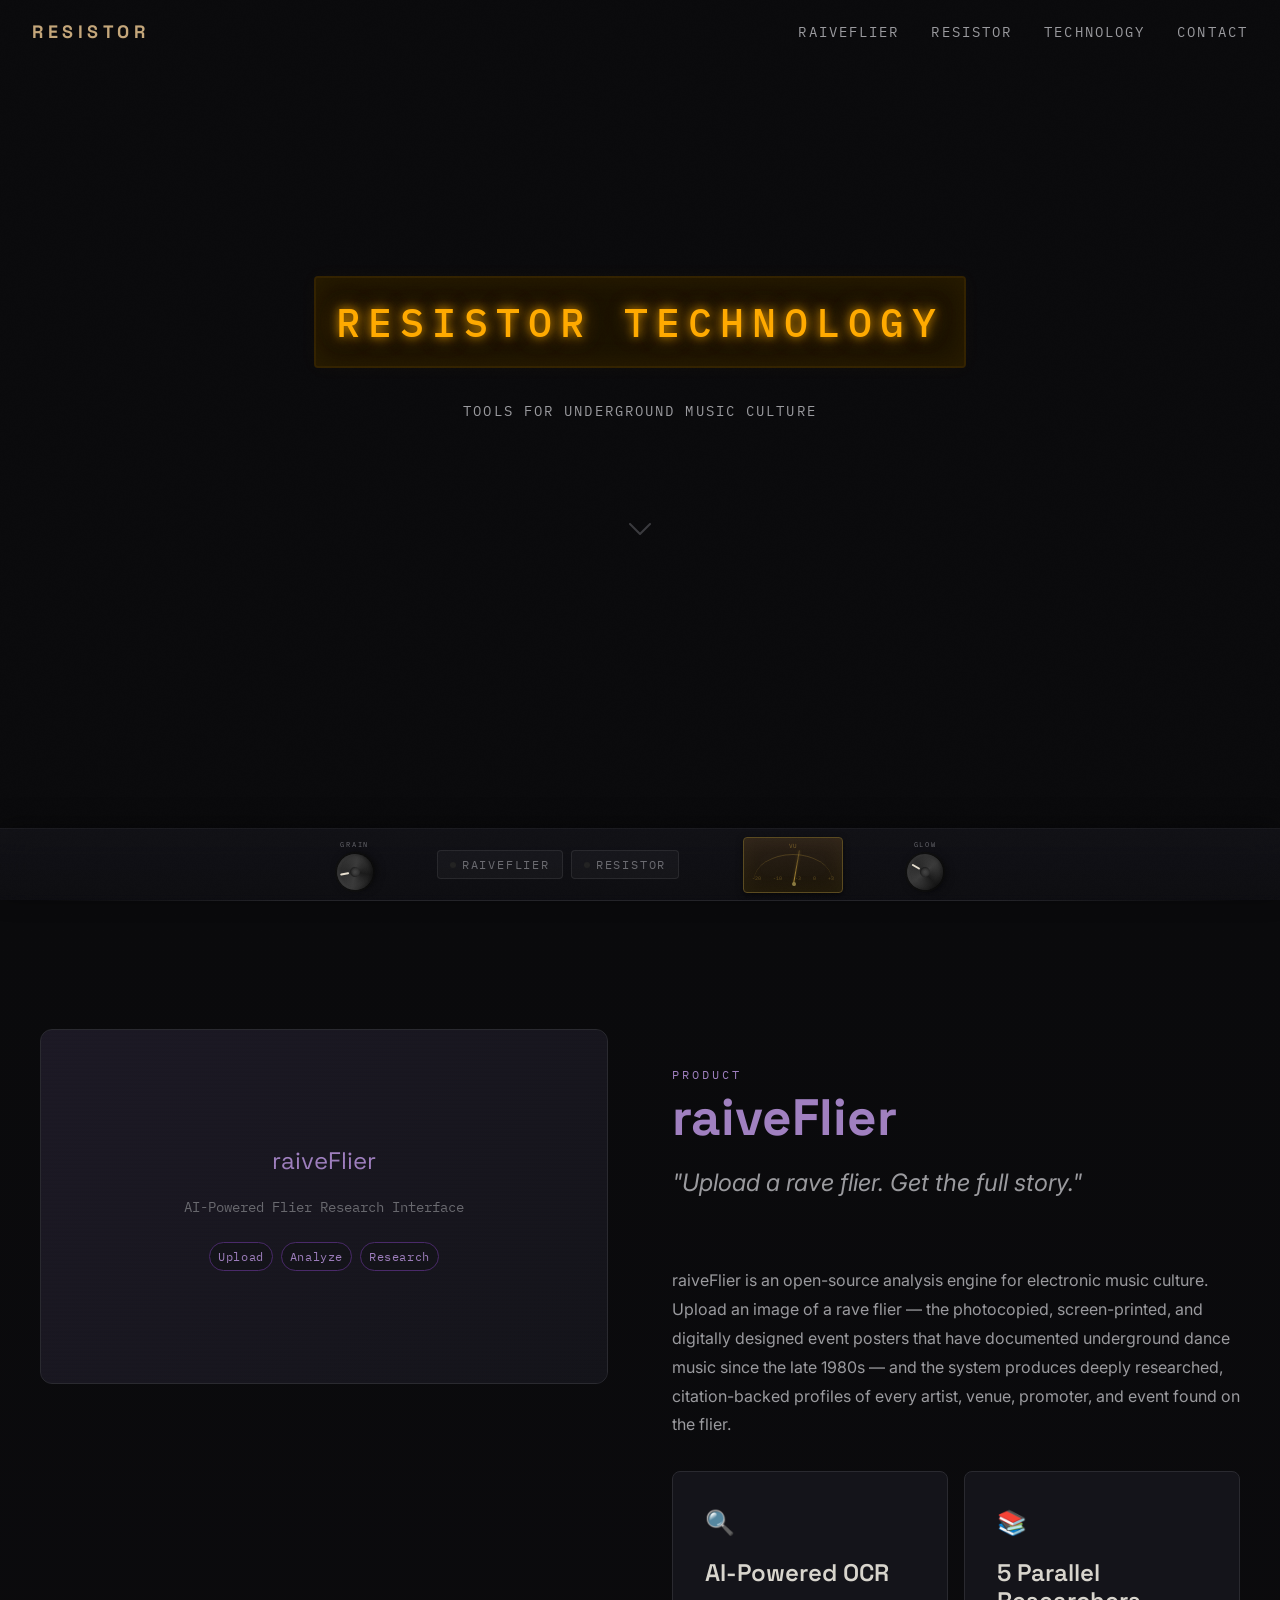
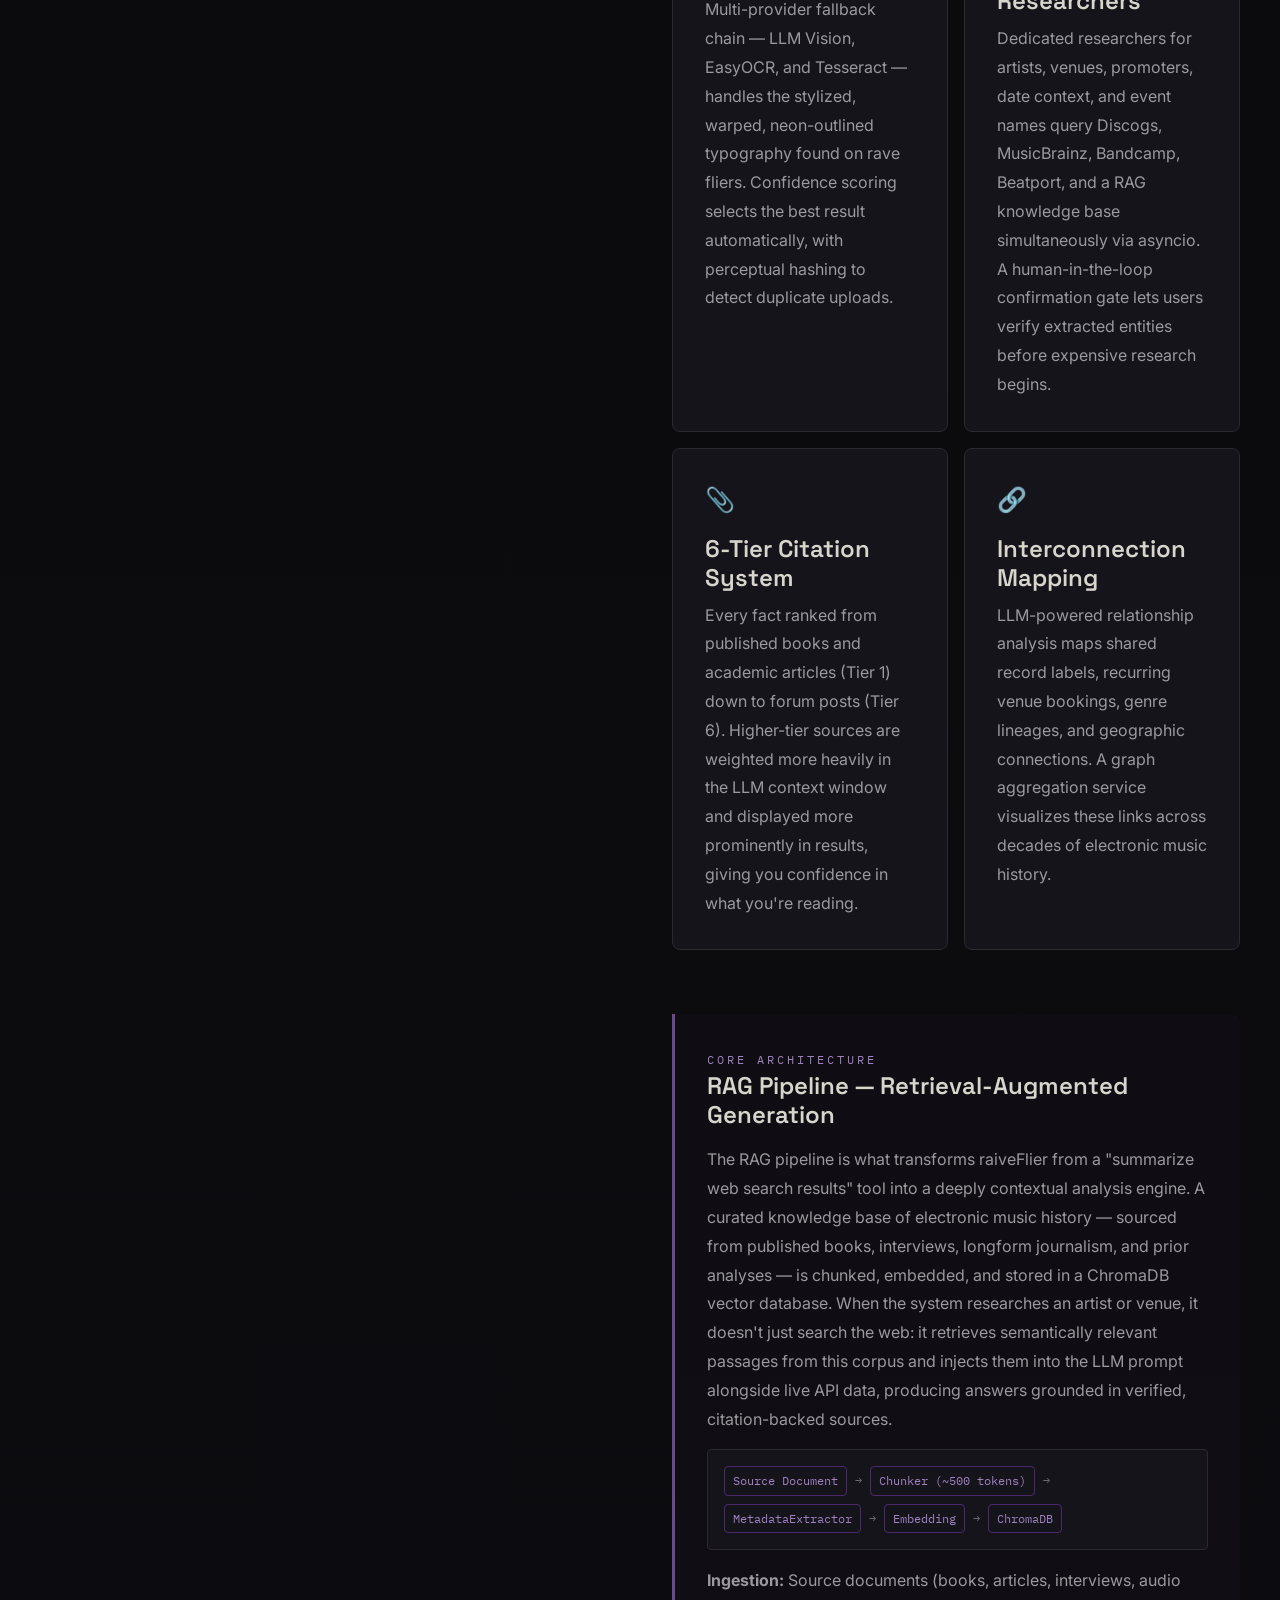
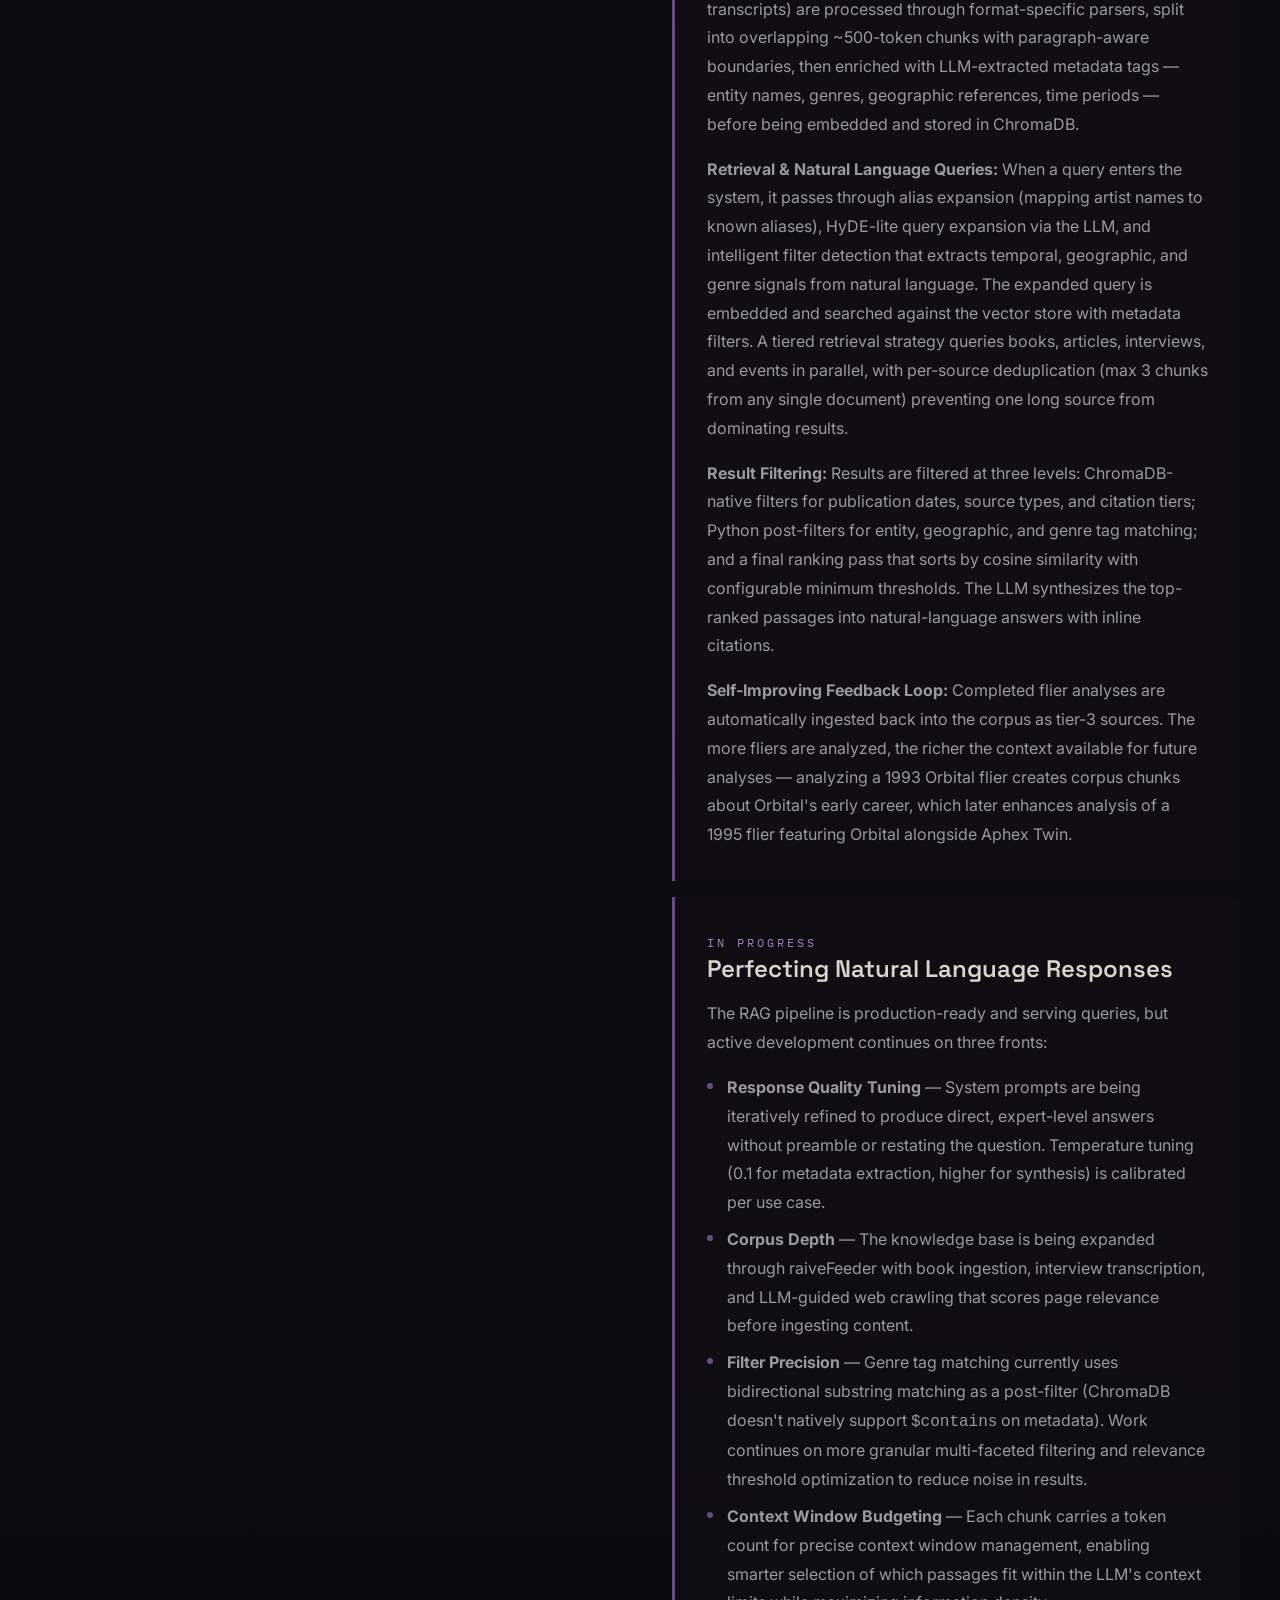
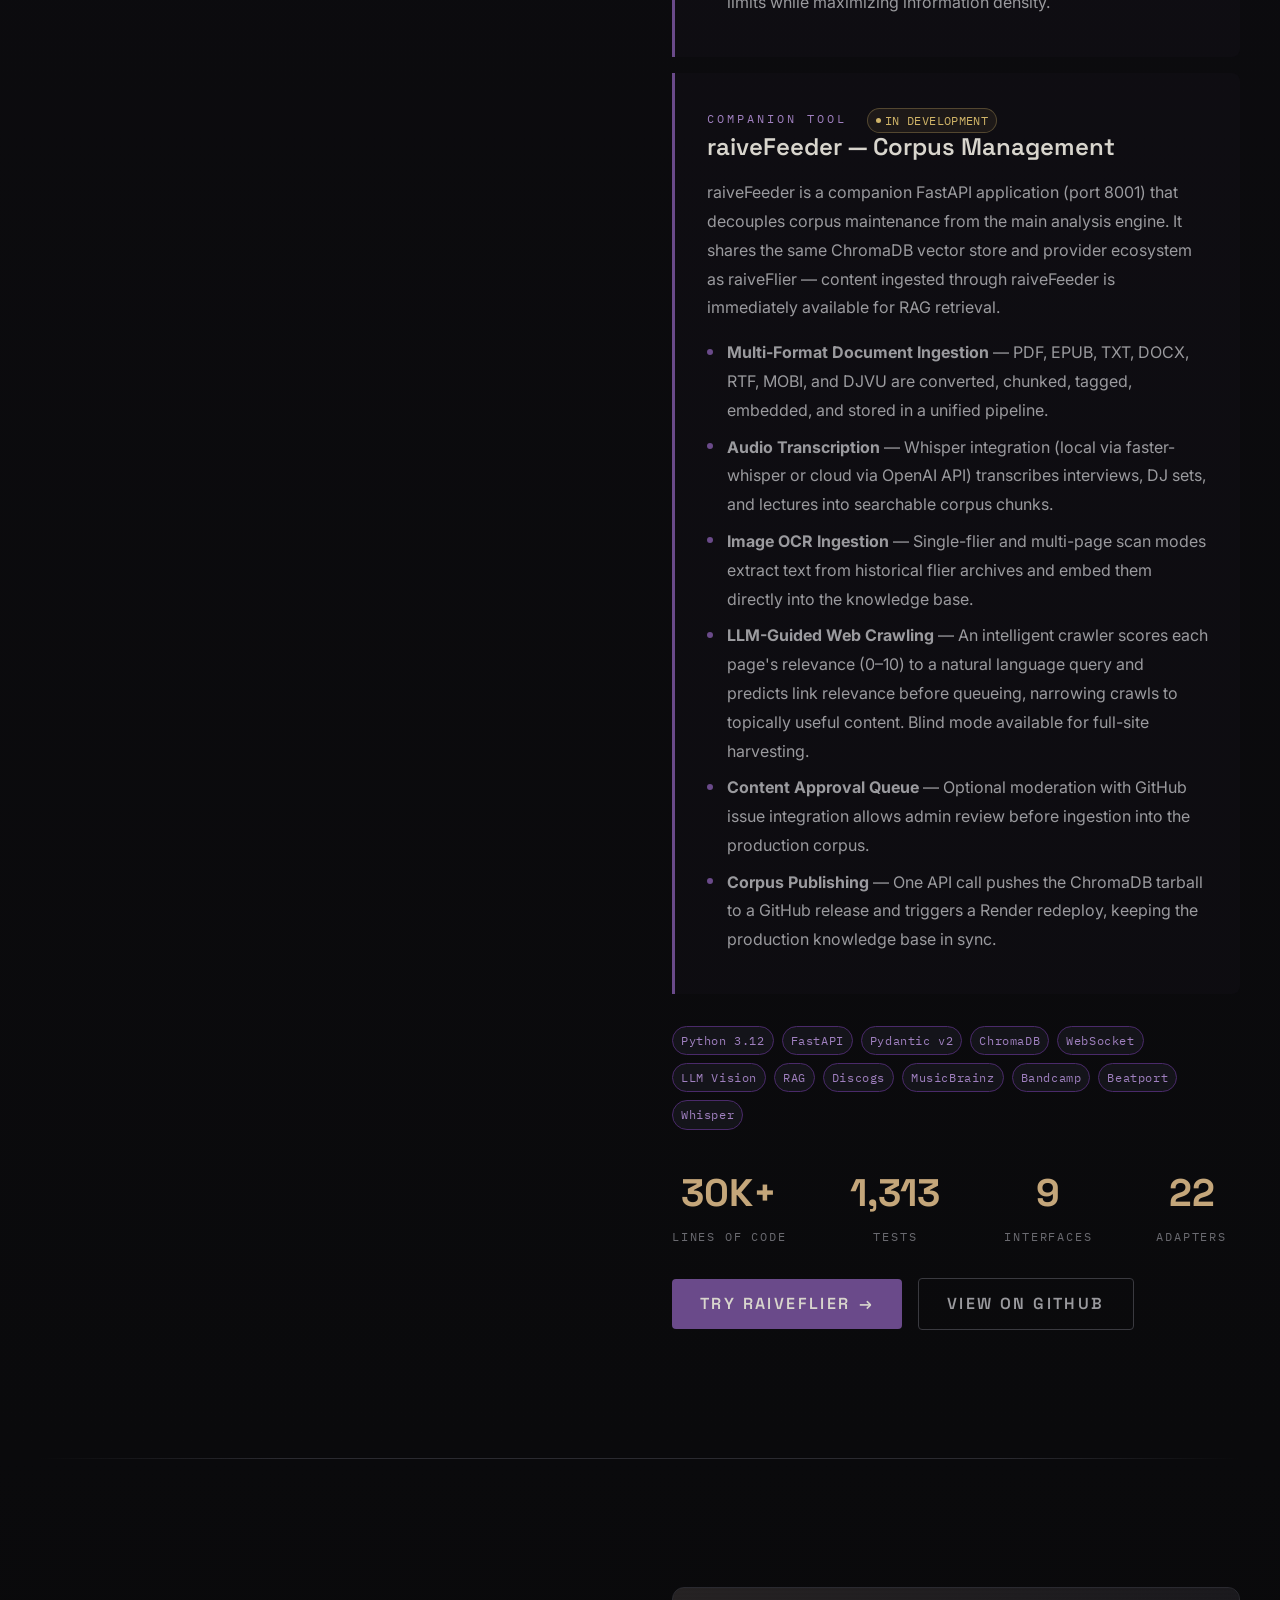
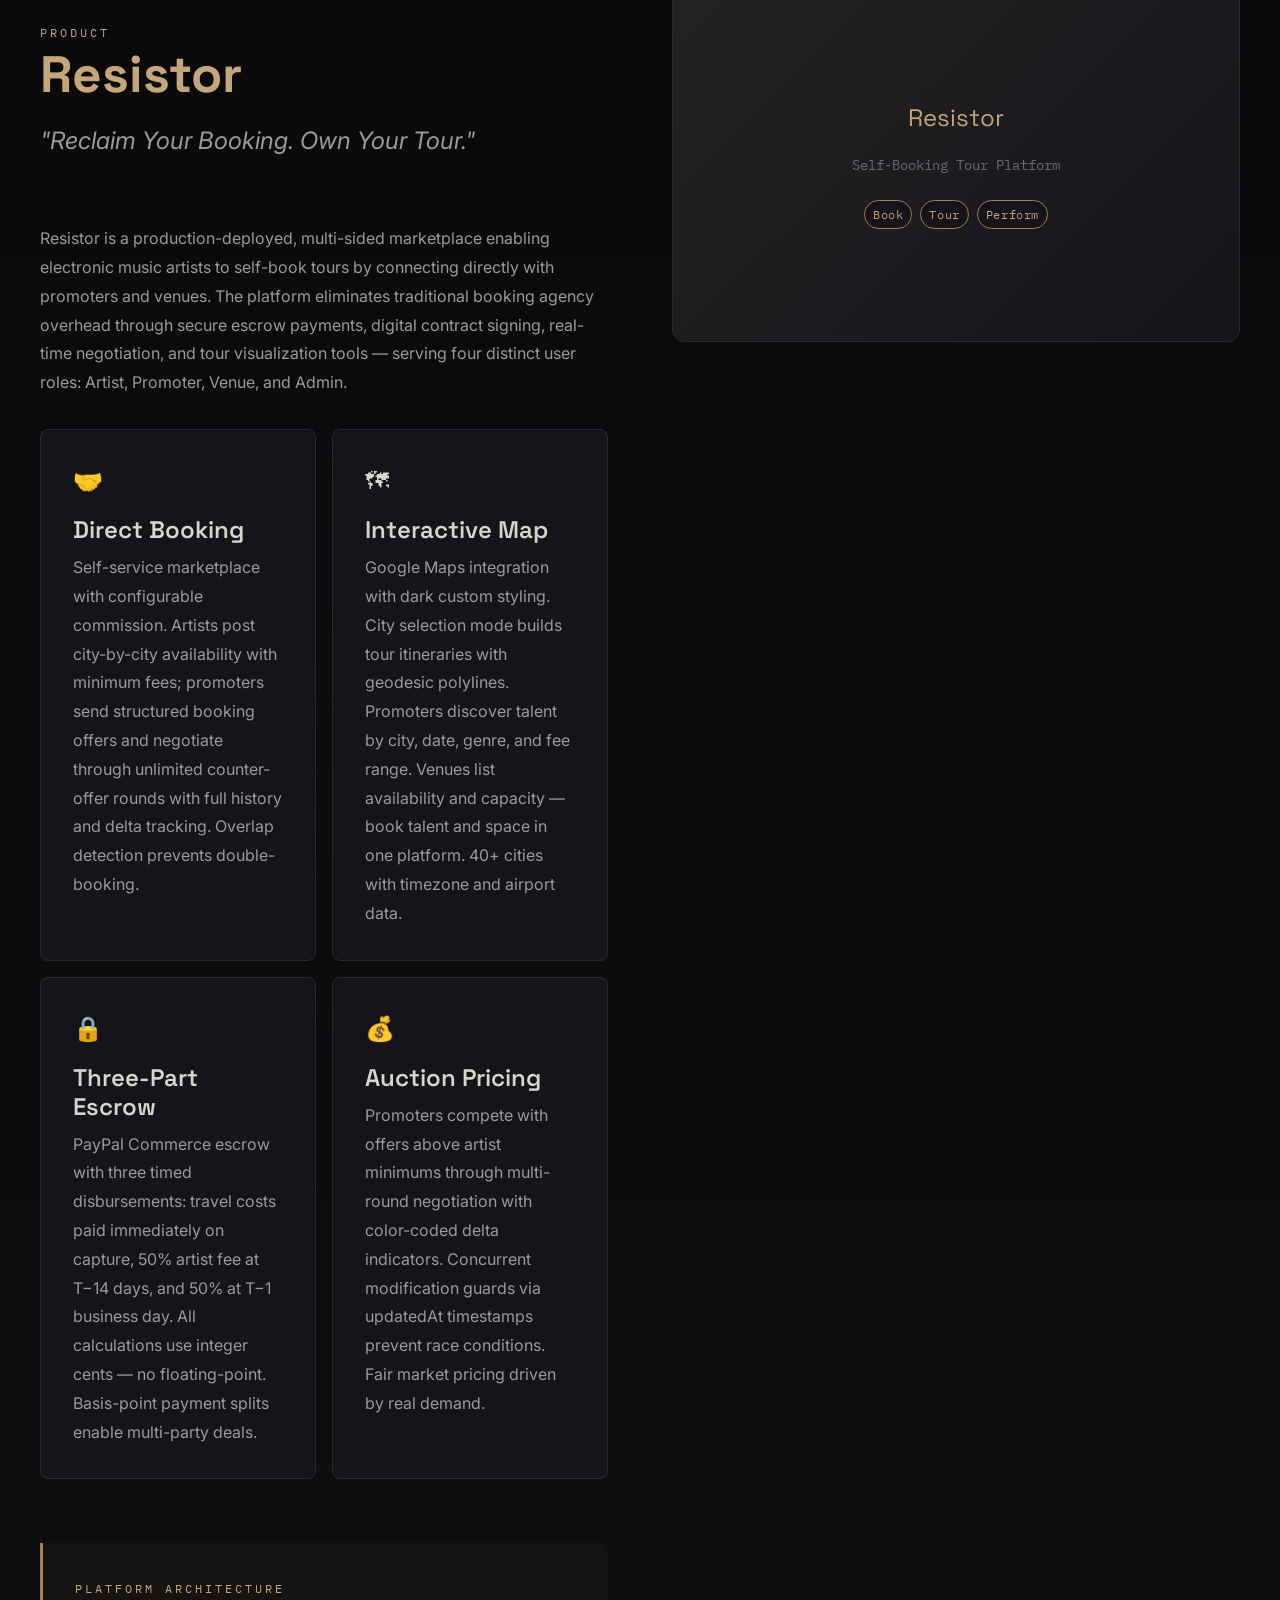
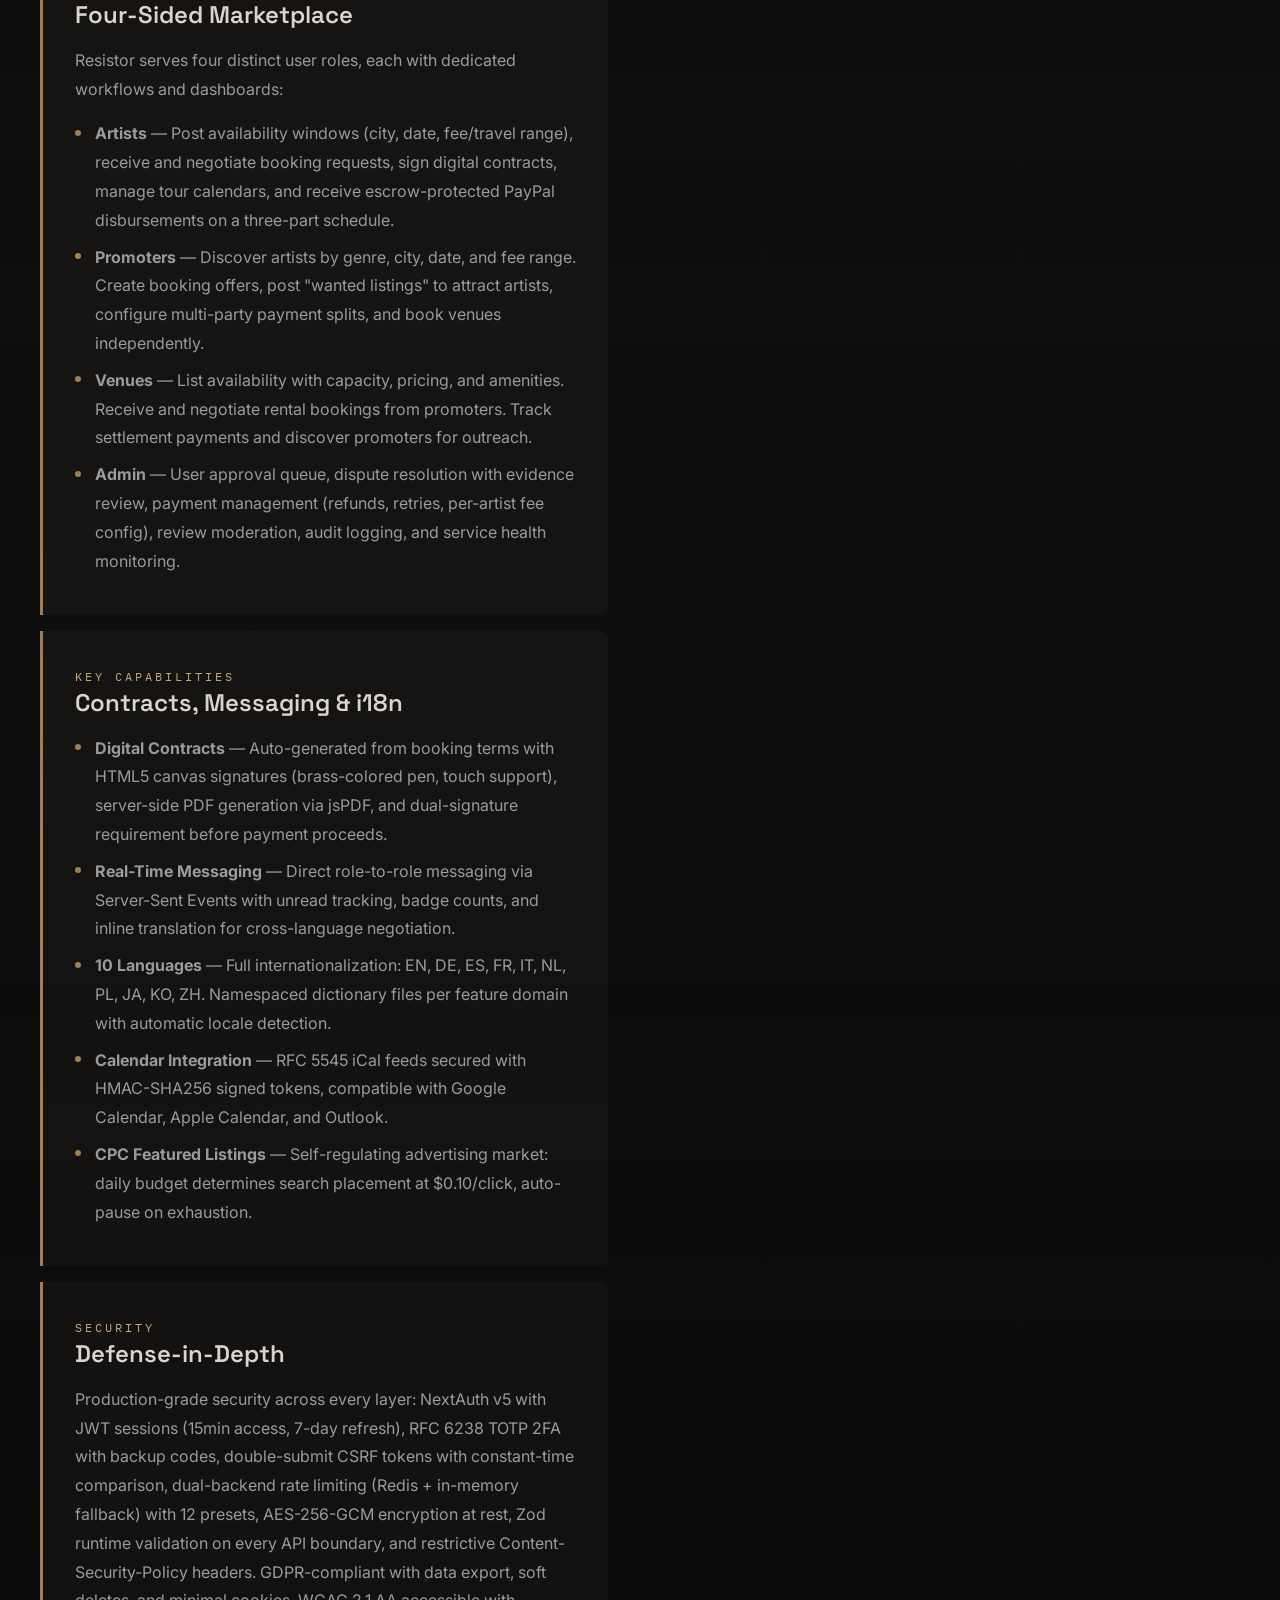
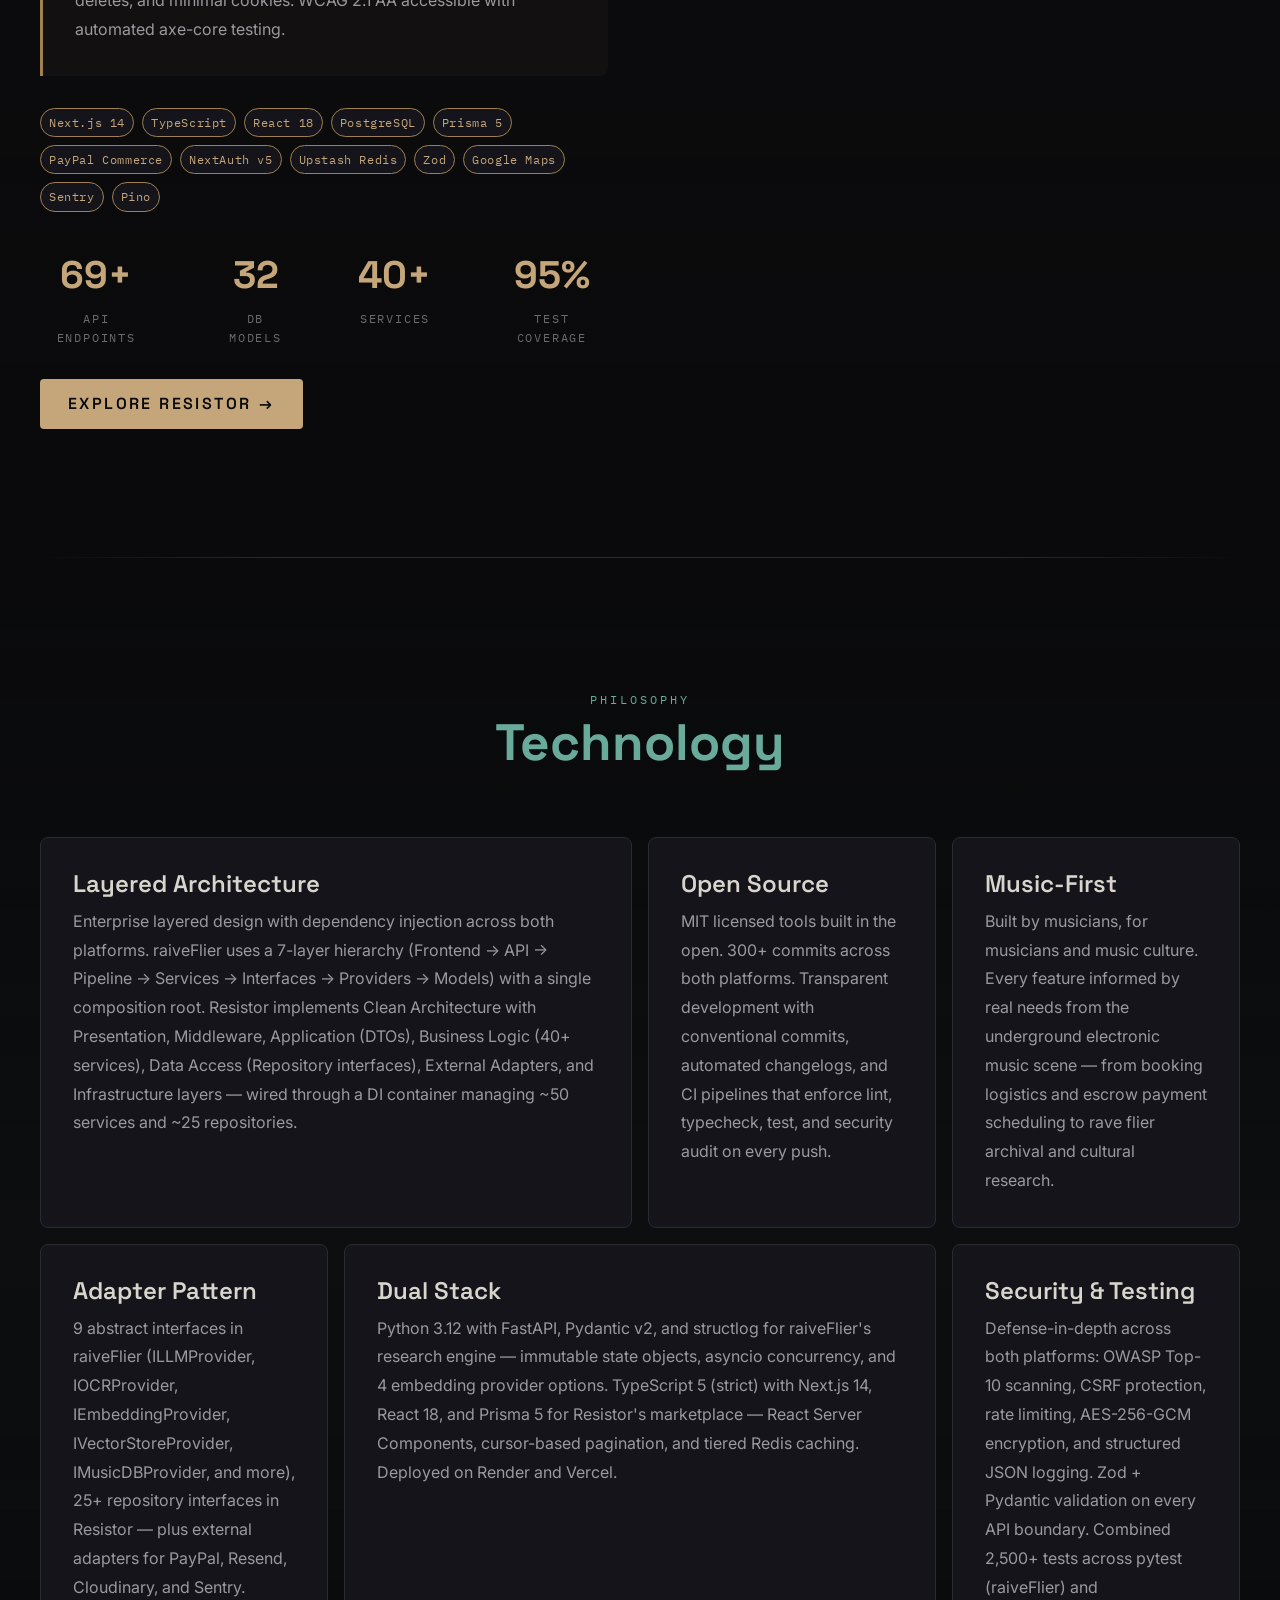
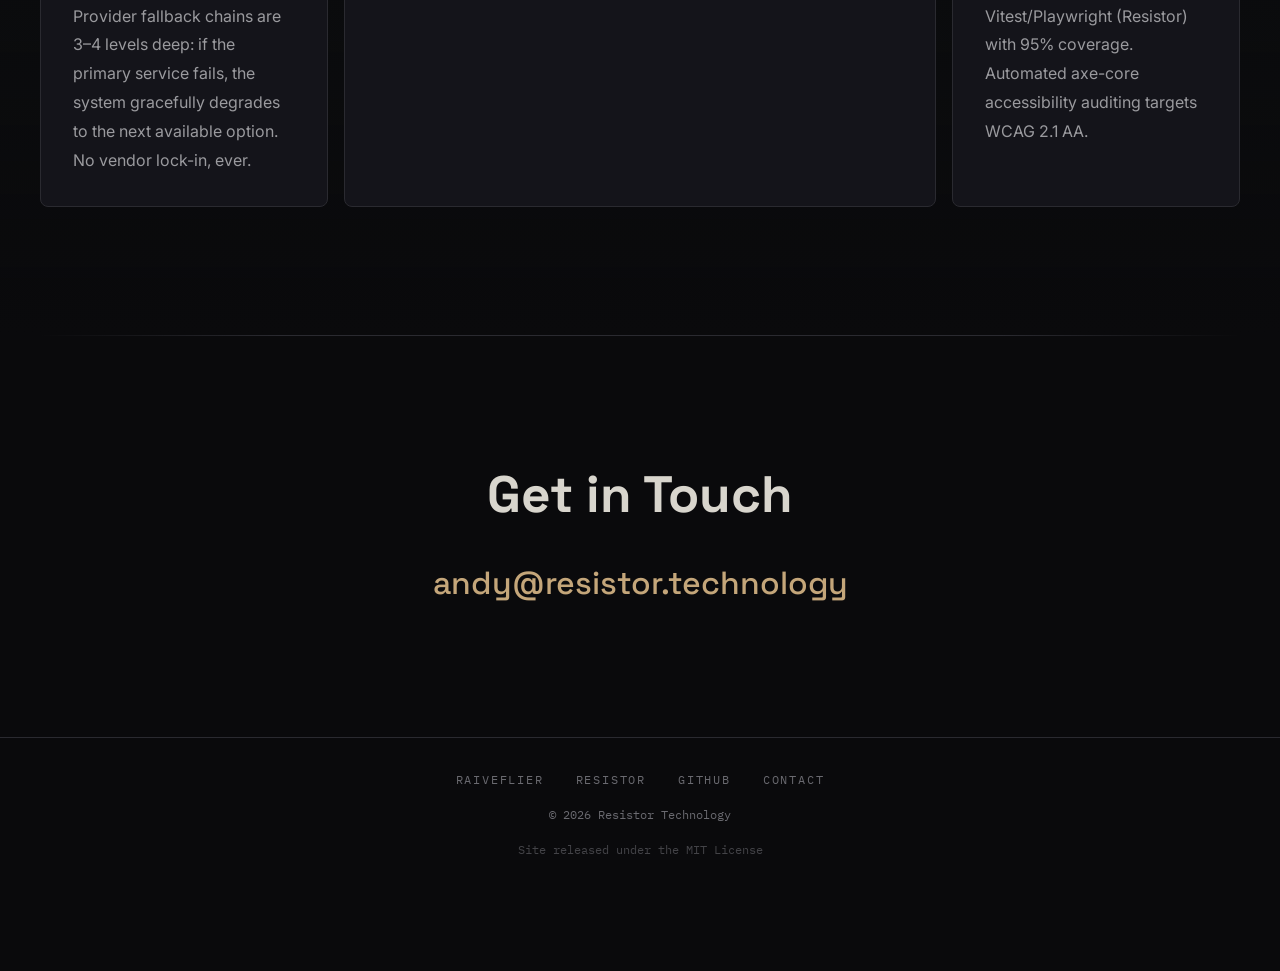
==== commit b33357be: "feat(content): expand product sections with TDD details, RAG pipeline, and raiveFeeder Add deep-dive" ====
--- a/index.html
+++ b/index.html
@@ -124,30 +124,87 @@
               <p class="section-header__tagline">"Upload a rave flier. Get the full story."</p>
             </div>
 
+            <p class="card__description reveal" style="margin-bottom: var(--space-lg);">raiveFlier is an open-source analysis engine for electronic music culture. Upload an image of a rave flier &mdash; the photocopied, screen-printed, and digitally designed event posters that have documented underground dance music since the late 1980s &mdash; and the system produces deeply researched, citation-backed profiles of every artist, venue, promoter, and event found on the flier.</p>
+
             <div class="feature-grid">
               <div class="card reveal reveal--delay-1">
                 <span class="card__icon" aria-hidden="true">&#x1F50D;</span>
                 <h3 class="card__title">AI-Powered OCR</h3>
-                <p class="card__description">Multi-provider fallback chain — LLM Vision, EasyOCR, and Tesseract — handles the stylized, warped, neon-outlined typography found on rave fliers. Confidence scoring selects the best result automatically.</p>
+                <p class="card__description">Multi-provider fallback chain &mdash; LLM Vision, EasyOCR, and Tesseract &mdash; handles the stylized, warped, neon-outlined typography found on rave fliers. Confidence scoring selects the best result automatically, with perceptual hashing to detect duplicate uploads.</p>
               </div>
 
               <div class="card reveal reveal--delay-2">
                 <span class="card__icon" aria-hidden="true">&#x1F4DA;</span>
                 <h3 class="card__title">5 Parallel Researchers</h3>
-                <p class="card__description">Dedicated researchers for artists, venues, promoters, date context, and event names query Discogs, MusicBrainz, Bandcamp, Beatport, and a RAG knowledge base simultaneously via asyncio.</p>
+                <p class="card__description">Dedicated researchers for artists, venues, promoters, date context, and event names query Discogs, MusicBrainz, Bandcamp, Beatport, and a RAG knowledge base simultaneously via asyncio. A human-in-the-loop confirmation gate lets users verify extracted entities before expensive research begins.</p>
               </div>
 
               <div class="card reveal reveal--delay-3">
                 <span class="card__icon" aria-hidden="true">&#x1F4CE;</span>
                 <h3 class="card__title">6-Tier Citation System</h3>
-                <p class="card__description">Every fact ranked from published books and academic articles down to forum posts. Higher-tier sources are weighted more heavily, giving you confidence in what you're reading.</p>
+                <p class="card__description">Every fact ranked from published books and academic articles (Tier 1) down to forum posts (Tier 6). Higher-tier sources are weighted more heavily in the LLM context window and displayed more prominently in results, giving you confidence in what you're reading.</p>
               </div>
 
               <div class="card reveal reveal--delay-4">
                 <span class="card__icon" aria-hidden="true">&#x1F517;</span>
                 <h3 class="card__title">Interconnection Mapping</h3>
-                <p class="card__description">LLM-powered relationship analysis maps shared record labels, recurring venue bookings, genre lineages, and geographic connections across decades of electronic music history.</p>
-              </div>
+                <p class="card__description">LLM-powered relationship analysis maps shared record labels, recurring venue bookings, genre lineages, and geographic connections. A graph aggregation service visualizes these links across decades of electronic music history.</p>
+              </div>
+            </div>
+
+            <!-- RAG Pipeline Deep Dive -->
+            <div class="detail-block reveal" style="margin-top: var(--space-xl);">
+              <span class="detail-block__label">Core Architecture</span>
+              <h3 class="detail-block__title">RAG Pipeline &mdash; Retrieval-Augmented Generation</h3>
+              <p class="detail-block__description">The RAG pipeline is what transforms raiveFlier from a "summarize web search results" tool into a deeply contextual analysis engine. A curated knowledge base of electronic music history &mdash; sourced from published books, interviews, longform journalism, and prior analyses &mdash; is chunked, embedded, and stored in a ChromaDB vector database. When the system researches an artist or venue, it doesn't just search the web: it retrieves semantically relevant passages from this corpus and injects them into the LLM prompt alongside live API data, producing answers grounded in verified, citation-backed sources.</p>
+
+              <div class="pipeline-flow" aria-label="RAG ingestion pipeline flow">
+                <span class="pipeline-flow__step">Source Document</span>
+                <span class="pipeline-flow__arrow" aria-hidden="true">&rarr;</span>
+                <span class="pipeline-flow__step">Chunker (~500 tokens)</span>
+                <span class="pipeline-flow__arrow" aria-hidden="true">&rarr;</span>
+                <span class="pipeline-flow__step">MetadataExtractor</span>
+                <span class="pipeline-flow__arrow" aria-hidden="true">&rarr;</span>
+                <span class="pipeline-flow__step">Embedding</span>
+                <span class="pipeline-flow__arrow" aria-hidden="true">&rarr;</span>
+                <span class="pipeline-flow__step">ChromaDB</span>
+              </div>
+
+              <p class="detail-block__description"><strong>Ingestion:</strong> Source documents (books, articles, interviews, audio transcripts) are processed through format-specific parsers, split into overlapping ~500-token chunks with paragraph-aware boundaries, then enriched with LLM-extracted metadata tags &mdash; entity names, genres, geographic references, time periods &mdash; before being embedded and stored in ChromaDB.</p>
+
+              <p class="detail-block__description"><strong>Retrieval &amp; Natural Language Queries:</strong> When a query enters the system, it passes through alias expansion (mapping artist names to known aliases), HyDE-lite query expansion via the LLM, and intelligent filter detection that extracts temporal, geographic, and genre signals from natural language. The expanded query is embedded and searched against the vector store with metadata filters. A tiered retrieval strategy queries books, articles, interviews, and events in parallel, with per-source deduplication (max 3 chunks from any single document) preventing one long source from dominating results.</p>
+
+              <p class="detail-block__description"><strong>Result Filtering:</strong> Results are filtered at three levels: ChromaDB-native filters for publication dates, source types, and citation tiers; Python post-filters for entity, geographic, and genre tag matching; and a final ranking pass that sorts by cosine similarity with configurable minimum thresholds. The LLM synthesizes the top-ranked passages into natural-language answers with inline citations.</p>
+
+              <p class="detail-block__description"><strong>Self-Improving Feedback Loop:</strong> Completed flier analyses are automatically ingested back into the corpus as tier-3 sources. The more fliers are analyzed, the richer the context available for future analyses &mdash; analyzing a 1993 Orbital flier creates corpus chunks about Orbital's early career, which later enhances analysis of a 1995 flier featuring Orbital alongside Aphex Twin.</p>
+            </div>
+
+            <!-- RAG Pipeline: Where It's Headed -->
+            <div class="detail-block reveal" style="margin-top: var(--space-md);">
+              <span class="detail-block__label">In Progress</span>
+              <h3 class="detail-block__title">Perfecting Natural Language Responses</h3>
+              <p class="detail-block__description">The RAG pipeline is production-ready and serving queries, but active development continues on three fronts:</p>
+              <ul class="detail-block__list">
+                <li><strong>Response Quality Tuning</strong> &mdash; System prompts are being iteratively refined to produce direct, expert-level answers without preamble or restating the question. Temperature tuning (0.1 for metadata extraction, higher for synthesis) is calibrated per use case.</li>
+                <li><strong>Corpus Depth</strong> &mdash; The knowledge base is being expanded through raiveFeeder with book ingestion, interview transcription, and LLM-guided web crawling that scores page relevance before ingesting content.</li>
+                <li><strong>Filter Precision</strong> &mdash; Genre tag matching currently uses bidirectional substring matching as a post-filter (ChromaDB doesn't natively support <code>$contains</code> on metadata). Work continues on more granular multi-faceted filtering and relevance threshold optimization to reduce noise in results.</li>
+                <li><strong>Context Window Budgeting</strong> &mdash; Each chunk carries a token count for precise context window management, enabling smarter selection of which passages fit within the LLM's context limits while maximizing information density.</li>
+              </ul>
+            </div>
+
+            <!-- raiveFeeder Companion -->
+            <div class="detail-block reveal" style="margin-top: var(--space-md);">
+              <span class="detail-block__label">Companion Tool &nbsp;<span class="status-tag status-tag--wip"><span class="status-tag__dot"></span> In Development</span></span>
+              <h3 class="detail-block__title">raiveFeeder &mdash; Corpus Management</h3>
+              <p class="detail-block__description">raiveFeeder is a companion FastAPI application (port 8001) that decouples corpus maintenance from the main analysis engine. It shares the same ChromaDB vector store and provider ecosystem as raiveFlier &mdash; content ingested through raiveFeeder is immediately available for RAG retrieval.</p>
+              <ul class="detail-block__list">
+                <li><strong>Multi-Format Document Ingestion</strong> &mdash; PDF, EPUB, TXT, DOCX, RTF, MOBI, and DJVU are converted, chunked, tagged, embedded, and stored in a unified pipeline.</li>
+                <li><strong>Audio Transcription</strong> &mdash; Whisper integration (local via faster-whisper or cloud via OpenAI API) transcribes interviews, DJ sets, and lectures into searchable corpus chunks.</li>
+                <li><strong>Image OCR Ingestion</strong> &mdash; Single-flier and multi-page scan modes extract text from historical flier archives and embed them directly into the knowledge base.</li>
+                <li><strong>LLM-Guided Web Crawling</strong> &mdash; An intelligent crawler scores each page's relevance (0&ndash;10) to a natural language query and predicts link relevance before queueing, narrowing crawls to topically useful content. Blind mode available for full-site harvesting.</li>
+                <li><strong>Content Approval Queue</strong> &mdash; Optional moderation with GitHub issue integration allows admin review before ingestion into the production corpus.</li>
+                <li><strong>Corpus Publishing</strong> &mdash; One API call pushes the ChromaDB tarball to a GitHub release and triggers a Render redeploy, keeping the production knowledge base in sync.</li>
+              </ul>
             </div>
 
             <div class="tech-badges reveal">
@@ -160,6 +217,9 @@
               <span class="badge">RAG</span>
               <span class="badge">Discogs</span>
               <span class="badge">MusicBrainz</span>
+              <span class="badge">Bandcamp</span>
+              <span class="badge">Beatport</span>
+              <span class="badge">Whisper</span>
             </div>
 
             <div class="stats reveal">
@@ -168,7 +228,7 @@
                 <div class="stat__label">Lines of Code</div>
               </div>
               <div class="stat">
-                <div class="stat__value">1,174</div>
+                <div class="stat__value">1,313</div>
                 <div class="stat__label">Tests</div>
               </div>
               <div class="stat">
@@ -228,59 +288,98 @@
               <p class="section-header__tagline">"Reclaim Your Booking. Own Your Tour."</p>
             </div>
 
+            <p class="card__description reveal" style="margin-bottom: var(--space-lg);">Resistor is a production-deployed, multi-sided marketplace enabling electronic music artists to self-book tours by connecting directly with promoters and venues. The platform eliminates traditional booking agency overhead through secure escrow payments, digital contract signing, real-time negotiation, and tour visualization tools &mdash; serving four distinct user roles: Artist, Promoter, Venue, and Admin.</p>
+
             <div class="feature-grid">
               <div class="card reveal reveal--delay-1">
                 <span class="card__icon" aria-hidden="true">&#x1F91D;</span>
                 <h3 class="card__title">Direct Booking</h3>
-                <p class="card__description">Self-service marketplace with zero commission on the base tier. Artists post city-by-city availability with minimum fees; promoters send structured booking offers and negotiate through multi-round counter-offers.</p>
+                <p class="card__description">Self-service marketplace with configurable commission. Artists post city-by-city availability with minimum fees; promoters send structured booking offers and negotiate through unlimited counter-offer rounds with full history and delta tracking. Overlap detection prevents double-booking.</p>
               </div>
 
               <div class="card reveal reveal--delay-2">
                 <span class="card__icon" aria-hidden="true">&#x1F5FA;</span>
                 <h3 class="card__title">Interactive Map</h3>
-                <p class="card__description">Browse available artists on a map-driven discovery interface. Promoters find talent by city, date, and genre. Venues list availability and capacity — book talent and space in one platform.</p>
+                <p class="card__description">Google Maps integration with dark custom styling. City selection mode builds tour itineraries with geodesic polylines. Promoters discover talent by city, date, genre, and fee range. Venues list availability and capacity &mdash; book talent and space in one platform. 40+ cities with timezone and airport data.</p>
               </div>
 
               <div class="card reveal reveal--delay-3">
                 <span class="card__icon" aria-hidden="true">&#x1F512;</span>
-                <h3 class="card__title">Escrow Payments</h3>
-                <p class="card__description">PayPal escrow with scheduled disbursements — travel costs paid immediately, performance fees split pre/post event. Digital contracts with PDF export create a binding record.</p>
+                <h3 class="card__title">Three-Part Escrow</h3>
+                <p class="card__description">PayPal Commerce escrow with three timed disbursements: travel costs paid immediately on capture, 50% artist fee at T&minus;14 days, and 50% at T&minus;1 business day. All calculations use integer cents &mdash; no floating-point. Basis-point payment splits enable multi-party deals.</p>
               </div>
 
               <div class="card reveal reveal--delay-4">
                 <span class="card__icon" aria-hidden="true">&#x1F4B0;</span>
                 <h3 class="card__title">Auction Pricing</h3>
-                <p class="card__description">Promoters compete with offers above artist minimums through multi-round negotiation. Fair market pricing driven by real demand — not agency markups.</p>
-              </div>
+                <p class="card__description">Promoters compete with offers above artist minimums through multi-round negotiation with color-coded delta indicators. Concurrent modification guards via updatedAt timestamps prevent race conditions. Fair market pricing driven by real demand.</p>
+              </div>
+            </div>
+
+            <!-- Four-Sided Marketplace -->
+            <div class="detail-block reveal" style="margin-top: var(--space-xl);">
+              <span class="detail-block__label">Platform Architecture</span>
+              <h3 class="detail-block__title">Four-Sided Marketplace</h3>
+              <p class="detail-block__description">Resistor serves four distinct user roles, each with dedicated workflows and dashboards:</p>
+              <ul class="detail-block__list">
+                <li><strong>Artists</strong> &mdash; Post availability windows (city, date, fee/travel range), receive and negotiate booking requests, sign digital contracts, manage tour calendars, and receive escrow-protected PayPal disbursements on a three-part schedule.</li>
+                <li><strong>Promoters</strong> &mdash; Discover artists by genre, city, date, and fee range. Create booking offers, post "wanted listings" to attract artists, configure multi-party payment splits, and book venues independently.</li>
+                <li><strong>Venues</strong> &mdash; List availability with capacity, pricing, and amenities. Receive and negotiate rental bookings from promoters. Track settlement payments and discover promoters for outreach.</li>
+                <li><strong>Admin</strong> &mdash; User approval queue, dispute resolution with evidence review, payment management (refunds, retries, per-artist fee config), review moderation, audit logging, and service health monitoring.</li>
+              </ul>
+            </div>
+
+            <!-- Digital Contracts & Platform Features -->
+            <div class="detail-block reveal" style="margin-top: var(--space-md);">
+              <span class="detail-block__label">Key Capabilities</span>
+              <h3 class="detail-block__title">Contracts, Messaging &amp; i18n</h3>
+              <ul class="detail-block__list">
+                <li><strong>Digital Contracts</strong> &mdash; Auto-generated from booking terms with HTML5 canvas signatures (brass-colored pen, touch support), server-side PDF generation via jsPDF, and dual-signature requirement before payment proceeds.</li>
+                <li><strong>Real-Time Messaging</strong> &mdash; Direct role-to-role messaging via Server-Sent Events with unread tracking, badge counts, and inline translation for cross-language negotiation.</li>
+                <li><strong>10 Languages</strong> &mdash; Full internationalization: EN, DE, ES, FR, IT, NL, PL, JA, KO, ZH. Namespaced dictionary files per feature domain with automatic locale detection.</li>
+                <li><strong>Calendar Integration</strong> &mdash; RFC 5545 iCal feeds secured with HMAC-SHA256 signed tokens, compatible with Google Calendar, Apple Calendar, and Outlook.</li>
+                <li><strong>CPC Featured Listings</strong> &mdash; Self-regulating advertising market: daily budget determines search placement at $0.10/click, auto-pause on exhaustion.</li>
+              </ul>
+            </div>
+
+            <!-- Security & Compliance -->
+            <div class="detail-block reveal" style="margin-top: var(--space-md);">
+              <span class="detail-block__label">Security</span>
+              <h3 class="detail-block__title">Defense-in-Depth</h3>
+              <p class="detail-block__description">Production-grade security across every layer: NextAuth v5 with JWT sessions (15min access, 7-day refresh), RFC 6238 TOTP 2FA with backup codes, double-submit CSRF tokens with constant-time comparison, dual-backend rate limiting (Redis + in-memory fallback) with 12 presets, AES-256-GCM encryption at rest, Zod runtime validation on every API boundary, and restrictive Content-Security-Policy headers. GDPR-compliant with data export, soft deletes, and minimal cookies. WCAG 2.1 AA accessible with automated axe-core testing.</p>
             </div>
 
             <div class="tech-badges reveal">
-              <span class="badge">Next.js</span>
+              <span class="badge">Next.js 14</span>
               <span class="badge">TypeScript</span>
+              <span class="badge">React 18</span>
               <span class="badge">PostgreSQL</span>
-              <span class="badge">Prisma ORM</span>
+              <span class="badge">Prisma 5</span>
               <span class="badge">PayPal Commerce</span>
-              <span class="badge">NextAuth</span>
+              <span class="badge">NextAuth v5</span>
+              <span class="badge">Upstash Redis</span>
               <span class="badge">Zod</span>
               <span class="badge">Google Maps</span>
+              <span class="badge">Sentry</span>
+              <span class="badge">Pino</span>
             </div>
 
             <div class="stats reveal">
               <div class="stat">
-                <div class="stat__value">~140K</div>
-                <div class="stat__label">Lines of Code</div>
-              </div>
-              <div class="stat">
-                <div class="stat__value">111</div>
-                <div class="stat__label">API Routes</div>
-              </div>
-              <div class="stat">
-                <div class="stat__value">29</div>
+                <div class="stat__value">69+</div>
+                <div class="stat__label">API Endpoints</div>
+              </div>
+              <div class="stat">
+                <div class="stat__value">32</div>
                 <div class="stat__label">DB Models</div>
               </div>
               <div class="stat">
-                <div class="stat__value">27</div>
+                <div class="stat__value">40+</div>
                 <div class="stat__label">Services</div>
+              </div>
+              <div class="stat">
+                <div class="stat__value">95%</div>
+                <div class="stat__label">Test Coverage</div>
               </div>
             </div>
 
@@ -313,32 +412,32 @@
 
           <div class="card reveal reveal--delay-1">
             <h3 class="card__title">Layered Architecture</h3>
-            <p class="card__description">Enterprise layered design with dependency injection across both platforms. API routes, service layers, repository layers, and external adapters — all connected through typed interfaces. Swapping a provider means changing one line in the composition root.</p>
+            <p class="card__description">Enterprise layered design with dependency injection across both platforms. raiveFlier uses a 7-layer hierarchy (Frontend &rarr; API &rarr; Pipeline &rarr; Services &rarr; Interfaces &rarr; Providers &rarr; Models) with a single composition root. Resistor implements Clean Architecture with Presentation, Middleware, Application (DTOs), Business Logic (40+ services), Data Access (Repository interfaces), External Adapters, and Infrastructure layers &mdash; wired through a DI container managing ~50 services and ~25 repositories.</p>
           </div>
 
           <div class="card reveal reveal--delay-2">
             <h3 class="card__title">Open Source</h3>
-            <p class="card__description">MIT licensed tools built in the open. 300+ commits and 60+ merged PRs across both platforms. Community-driven development with transparent roadmaps.</p>
+            <p class="card__description">MIT licensed tools built in the open. 300+ commits across both platforms. Transparent development with conventional commits, automated changelogs, and CI pipelines that enforce lint, typecheck, test, and security audit on every push.</p>
           </div>
 
           <div class="card reveal reveal--delay-3">
             <h3 class="card__title">Music-First</h3>
-            <p class="card__description">Built by musicians, for musicians and music culture. Every feature informed by real needs from the underground electronic music scene — from booking logistics to flier archival.</p>
+            <p class="card__description">Built by musicians, for musicians and music culture. Every feature informed by real needs from the underground electronic music scene &mdash; from booking logistics and escrow payment scheduling to rave flier archival and cultural research.</p>
           </div>
 
           <div class="card reveal reveal--delay-1">
             <h3 class="card__title">Adapter Pattern</h3>
-            <p class="card__description">9 abstract interfaces in raiveFlier, 22 repository interfaces in Resistor. LLMs, OCR engines, music databases, payment providers, vector stores — all accessed through contracts. No vendor lock-in, ever.</p>
+            <p class="card__description">9 abstract interfaces in raiveFlier (ILLMProvider, IOCRProvider, IEmbeddingProvider, IVectorStoreProvider, IMusicDBProvider, and more), 25+ repository interfaces in Resistor &mdash; plus external adapters for PayPal, Resend, Cloudinary, and Sentry. Provider fallback chains are 3&ndash;4 levels deep: if the primary service fails, the system gracefully degrades to the next available option. No vendor lock-in, ever.</p>
           </div>
 
           <div class="card reveal reveal--delay-2">
             <h3 class="card__title">Dual Stack</h3>
-            <p class="card__description">Python 3.12 with FastAPI and Pydantic v2 for raiveFlier's research engine. TypeScript with Next.js and Prisma ORM for Resistor's booking marketplace. PostgreSQL, ChromaDB, WebSocket, and PayPal Commerce across the ecosystem.</p>
+            <p class="card__description">Python 3.12 with FastAPI, Pydantic v2, and structlog for raiveFlier's research engine &mdash; immutable state objects, asyncio concurrency, and 4 embedding provider options. TypeScript 5 (strict) with Next.js 14, React 18, and Prisma 5 for Resistor's marketplace &mdash; React Server Components, cursor-based pagination, and tiered Redis caching. Deployed on Render and Vercel.</p>
           </div>
 
           <div class="card reveal reveal--delay-3">
-            <h3 class="card__title">Security</h3>
-            <p class="card__description">OWASP Top-10 scanning, dependency auditing, secret detection, TLS enforcement. Zod validation on every API boundary, custom error hierarchies, and structured JSON logging across all services.</p>
+            <h3 class="card__title">Security &amp; Testing</h3>
+            <p class="card__description">Defense-in-depth across both platforms: OWASP Top-10 scanning, CSRF protection, rate limiting, AES-256-GCM encryption, and structured JSON logging. Zod + Pydantic validation on every API boundary. Combined 2,500+ tests across pytest (raiveFlier) and Vitest/Playwright (Resistor) with 95% coverage. Automated axe-core accessibility auditing targets WCAG 2.1 AA.</p>
           </div>
 
         </div>
--- a/css/main.css
+++ b/css/main.css
@@ -316,6 +316,161 @@
   opacity: 0.6;
 }
 
+/* --- Detail Block (deep-dive subsections within product sections) --- */
+.detail-block {
+  margin-top: var(--space-xl);
+  padding: var(--space-lg);
+  border-left: 3px solid var(--color-border);
+  background: var(--color-surface);
+  border-radius: 0 var(--radius-md) var(--radius-md) 0;
+}
+
+.accent-amethyst .detail-block {
+  border-left-color: var(--color-amethyst);
+  background: rgba(106, 74, 138, 0.04);
+}
+
+.accent-brass .detail-block {
+  border-left-color: var(--color-brass-dark);
+  background: rgba(196, 166, 122, 0.04);
+}
+
+.detail-block__label {
+  font-family: var(--font-mono);
+  font-size: var(--fs-xs);
+  text-transform: uppercase;
+  letter-spacing: var(--ls-wider);
+  color: var(--color-text-muted);
+  margin-bottom: var(--space-xs);
+}
+
+.accent-amethyst .detail-block__label { color: var(--color-amethyst-light); }
+.accent-brass .detail-block__label { color: var(--color-brass); }
+
+.detail-block__title {
+  font-family: var(--font-display);
+  font-size: var(--fs-h3);
+  font-weight: 600;
+  color: var(--color-text-primary);
+  margin-bottom: var(--space-md);
+}
+
+.detail-block__description {
+  font-size: var(--fs-body);
+  color: var(--color-text-secondary);
+  line-height: var(--lh-loose);
+  margin-bottom: var(--space-md);
+}
+
+.detail-block__description:last-child {
+  margin-bottom: 0;
+}
+
+.detail-block__list {
+  list-style: none;
+  padding: 0;
+  margin: 0;
+}
+
+.detail-block__list li {
+  position: relative;
+  padding-left: 1.25rem;
+  margin-bottom: var(--space-sm);
+  font-size: var(--fs-body);
+  color: var(--color-text-secondary);
+  line-height: var(--lh-loose);
+}
+
+.detail-block__list li::before {
+  content: '';
+  position: absolute;
+  left: 0;
+  top: 0.65em;
+  width: 6px;
+  height: 6px;
+  border-radius: 50%;
+  background: var(--color-border-light);
+}
+
+.accent-amethyst .detail-block__list li::before {
+  background: var(--color-amethyst);
+}
+
+.accent-brass .detail-block__list li::before {
+  background: var(--color-brass-dark);
+}
+
+/* --- Pipeline Flow Diagram (text-based) --- */
+.pipeline-flow {
+  display: flex;
+  align-items: center;
+  gap: var(--space-sm);
+  flex-wrap: wrap;
+  margin: var(--space-md) 0;
+  padding: var(--space-md);
+  background: var(--color-surface);
+  border: 1px solid var(--color-border);
+  border-radius: var(--radius-sm);
+  overflow-x: auto;
+}
+
+.pipeline-flow__step {
+  font-family: var(--font-mono);
+  font-size: var(--fs-xs);
+  padding: var(--space-xs) var(--space-sm);
+  border: 1px solid var(--color-border);
+  border-radius: var(--radius-sm);
+  color: var(--color-text-secondary);
+  white-space: nowrap;
+}
+
+.accent-amethyst .pipeline-flow__step {
+  border-color: var(--color-amethyst-dark);
+  color: var(--color-amethyst-light);
+}
+
+.accent-brass .pipeline-flow__step {
+  border-color: var(--color-brass-dark);
+  color: var(--color-brass);
+}
+
+.pipeline-flow__arrow {
+  font-family: var(--font-mono);
+  font-size: var(--fs-xs);
+  color: var(--color-text-muted);
+}
+
+/* --- Status Tag --- */
+.status-tag {
+  display: inline-flex;
+  align-items: center;
+  gap: var(--space-xs);
+  font-family: var(--font-mono);
+  font-size: var(--fs-xs);
+  letter-spacing: 0.03em;
+  padding: 2px var(--space-sm);
+  border-radius: var(--radius-full);
+}
+
+.status-tag--active {
+  color: #5aaa80;
+  border: 1px solid rgba(90, 170, 128, 0.3);
+  background: rgba(90, 170, 128, 0.08);
+}
+
+.status-tag--wip {
+  color: #d0b468;
+  border: 1px solid rgba(208, 180, 104, 0.3);
+  background: rgba(208, 180, 104, 0.08);
+}
+
+.status-tag__dot {
+  width: 5px;
+  height: 5px;
+  border-radius: 50%;
+  background: currentColor;
+}
+
 /* --- CTA Row --- */
 .cta-row {
   display: flex;
@@ -361,6 +516,10 @@
   .stats {
     gap: var(--space-lg);
   }
+
+  .pipeline-flow {
+    justify-content: flex-start;
+  }
 }
 
 /* Mobile (< 768px) */
@@ -423,6 +582,20 @@
     flex-wrap: wrap;
     justify-content: center;
   }
+
+  .detail-block {
+    padding: var(--space-md);
+  }
+
+  .pipeline-flow {
+    gap: var(--space-xs);
+    padding: var(--space-sm);
+  }
+
+  .pipeline-flow__step {
+    font-size: 0.65rem;
+    padding: 3px var(--space-xs);
+  }
 }
 
 /* Small Mobile (< 480px) */
@@ -432,9 +605,13 @@
     --space-2xl: 2rem;
   }
 
-  /* Dock: hide VU meter on very small screens */
   .vu-meter {
-    display: none;
+    width: 64px;
+    height: 40px;
+  }
+
+  .vu-meter__needle {
+    height: 26px;
   }
 
   .synth-dock__knob {
@@ -446,3 +623,10 @@
     font-size: 1.25rem;
   }
 }
+
+/* Very Small Mobile (< 400px) */
+@media (max-width: 400px) {
+  .vu-meter {
+    display: none;
+  }
+}
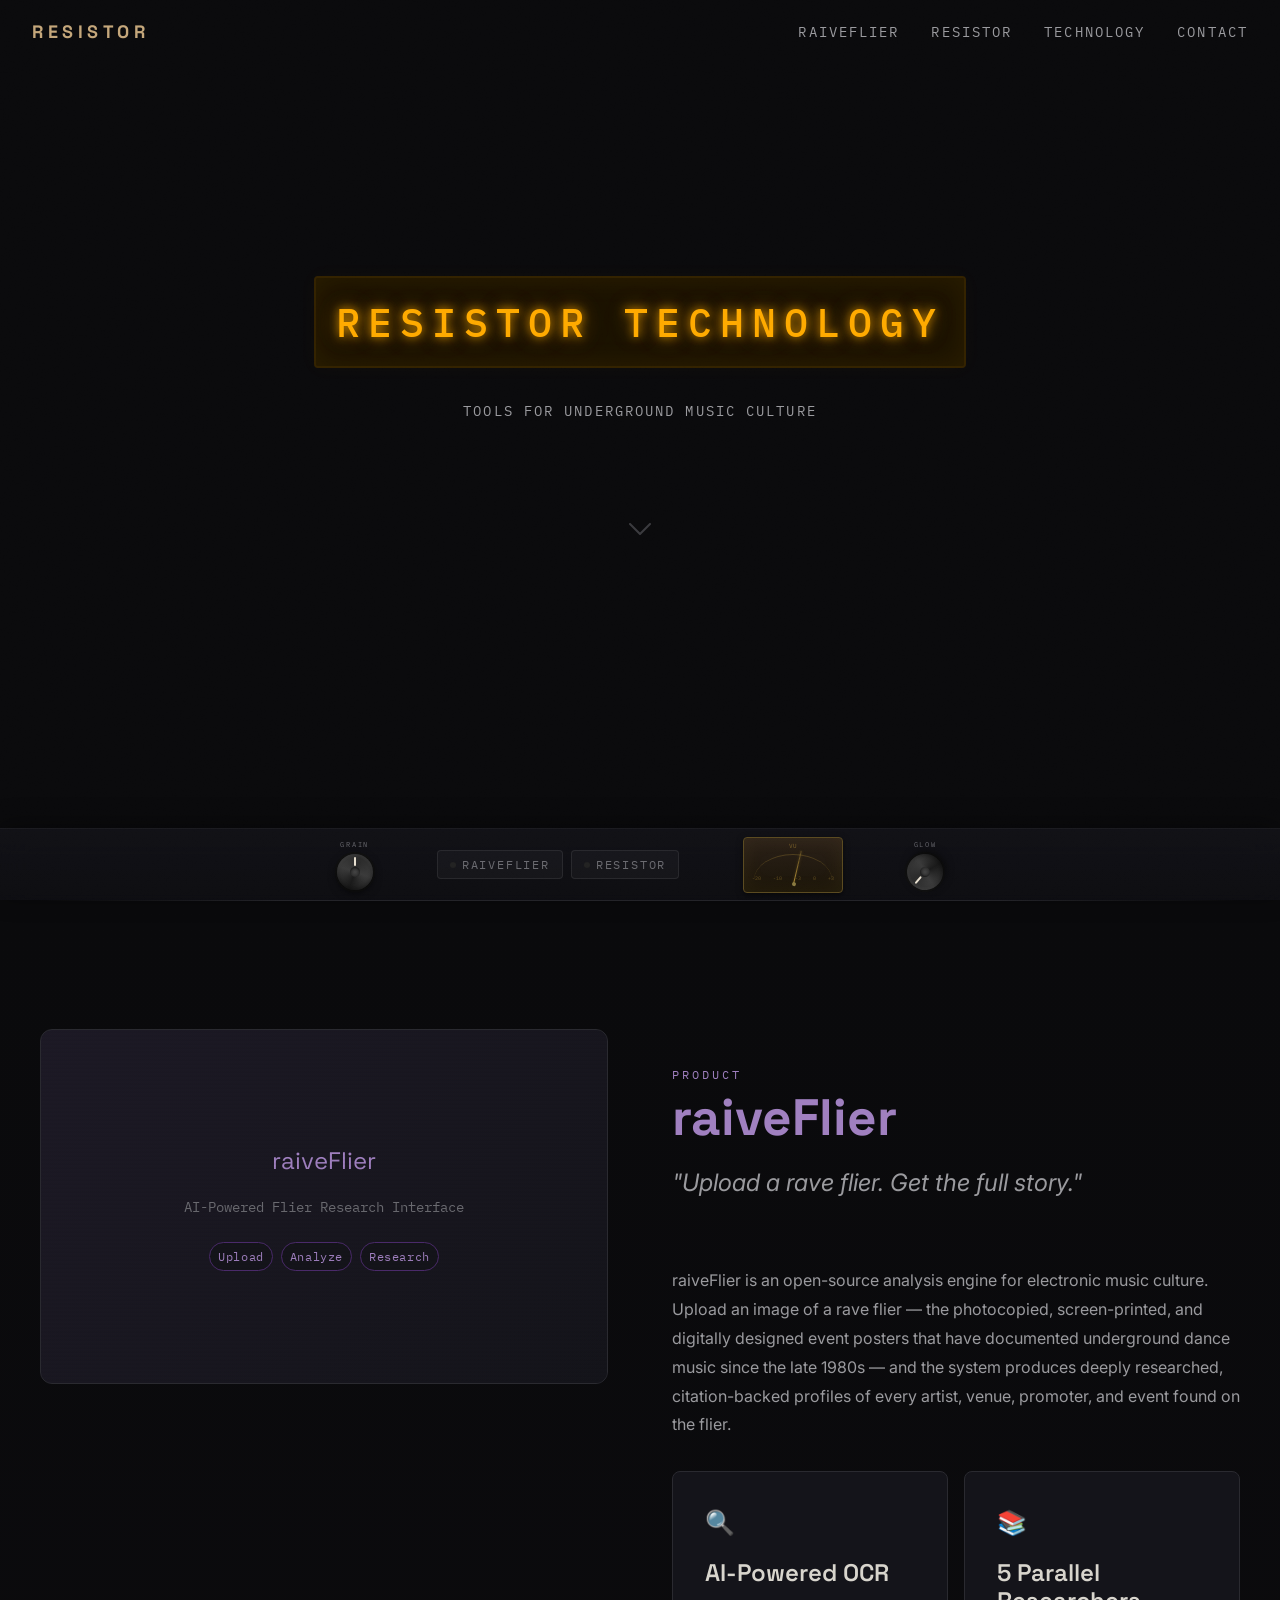
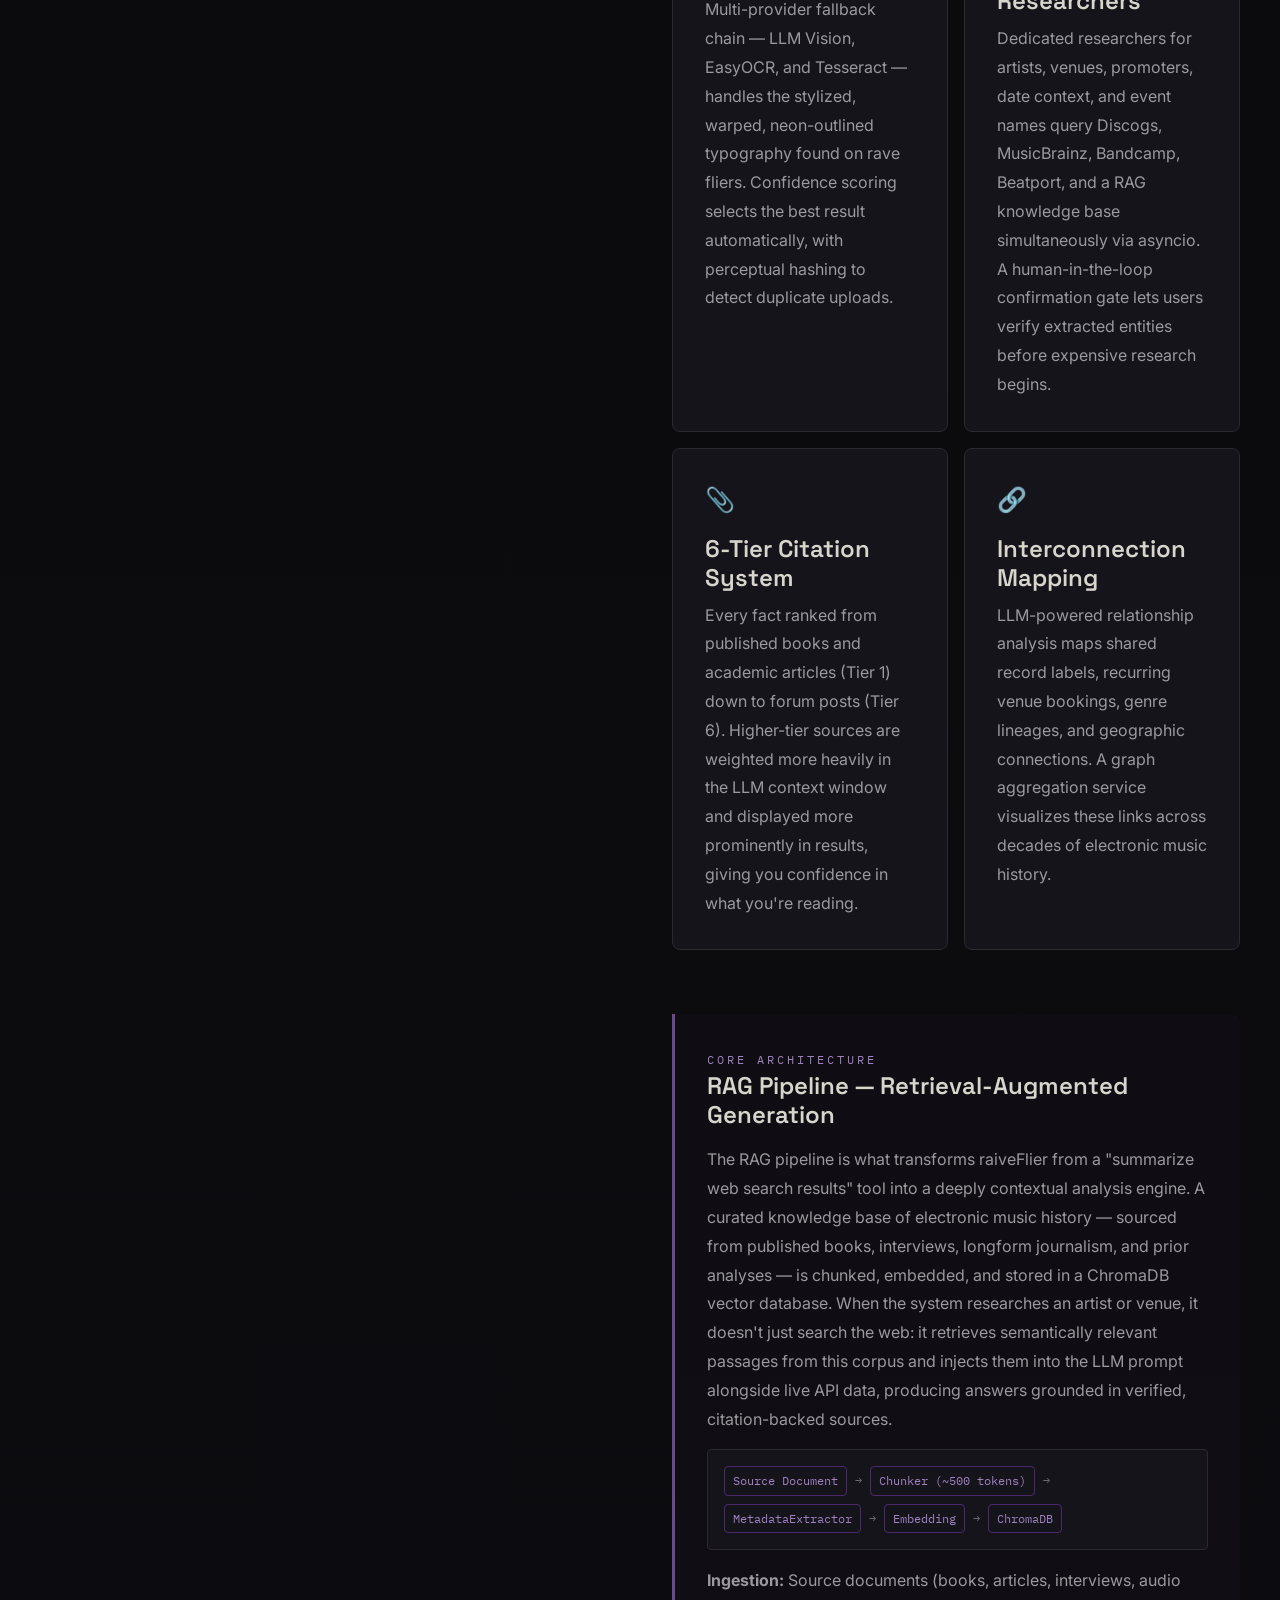
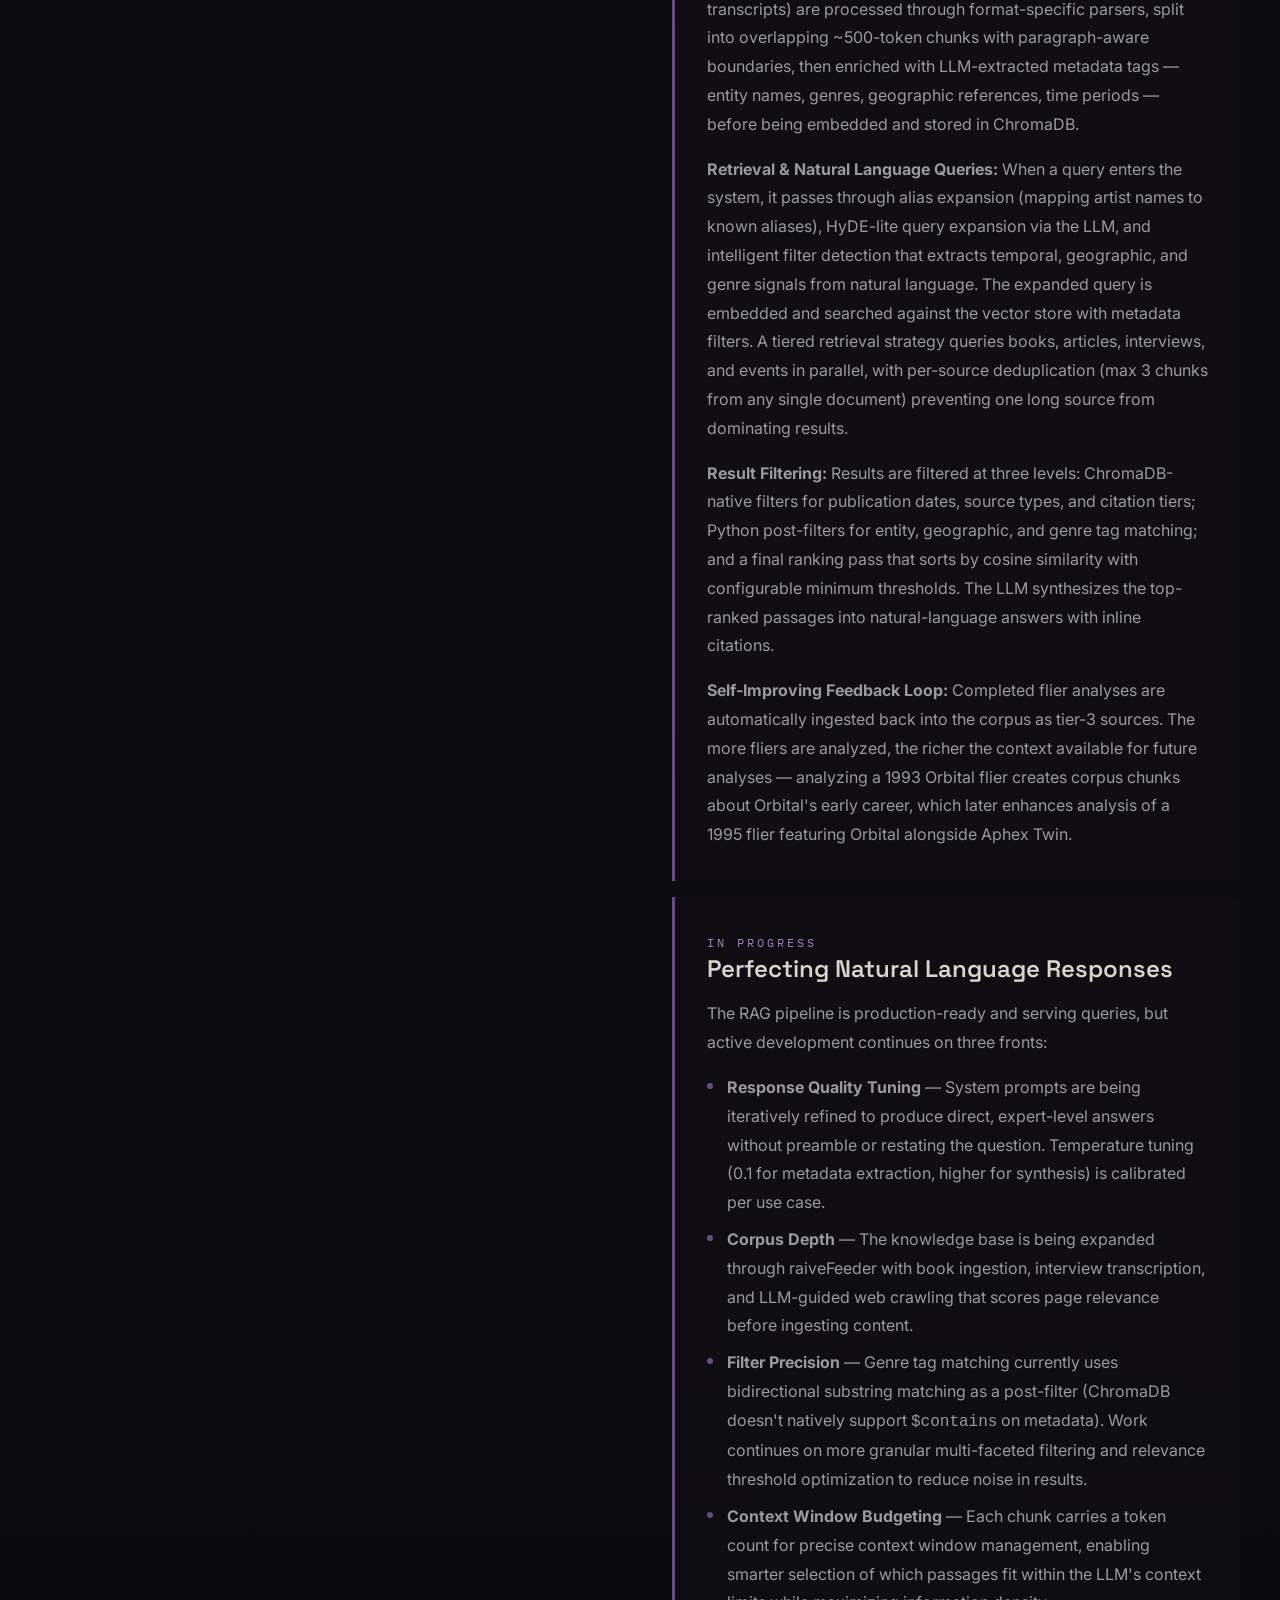
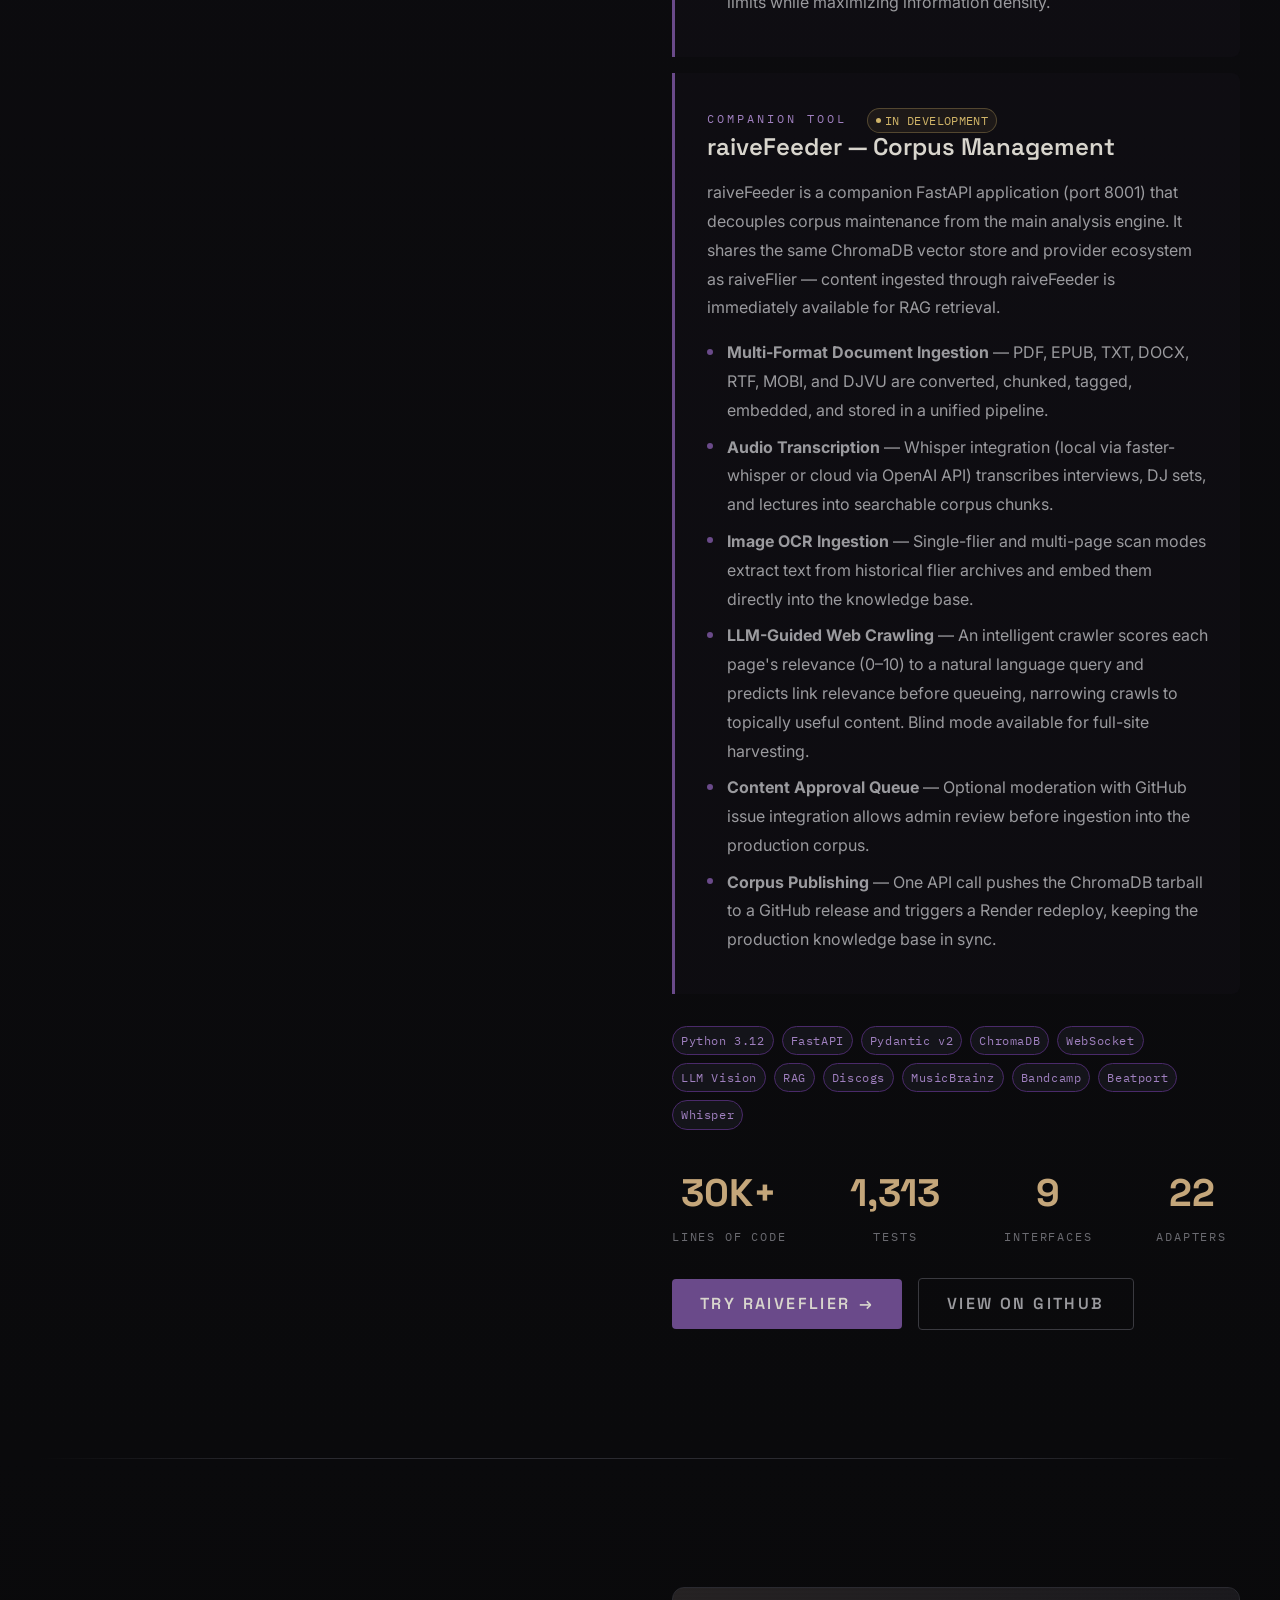
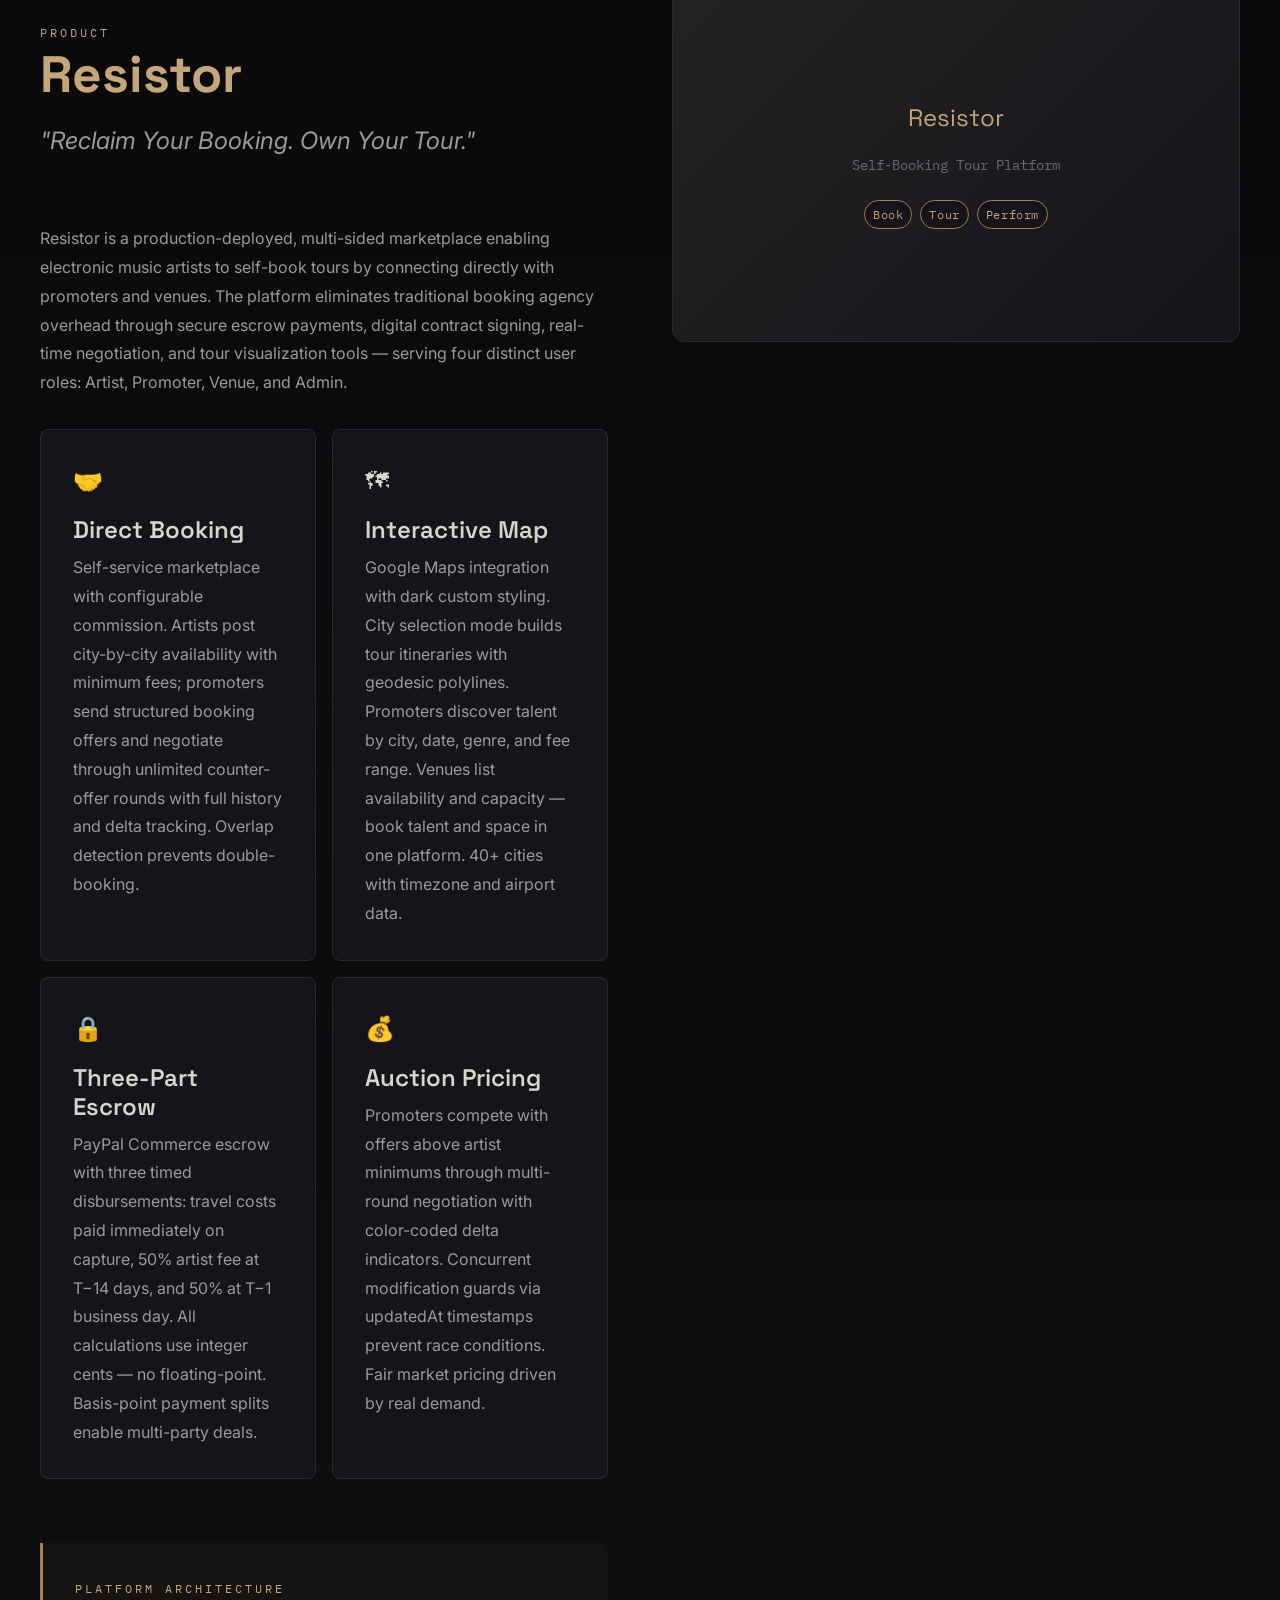
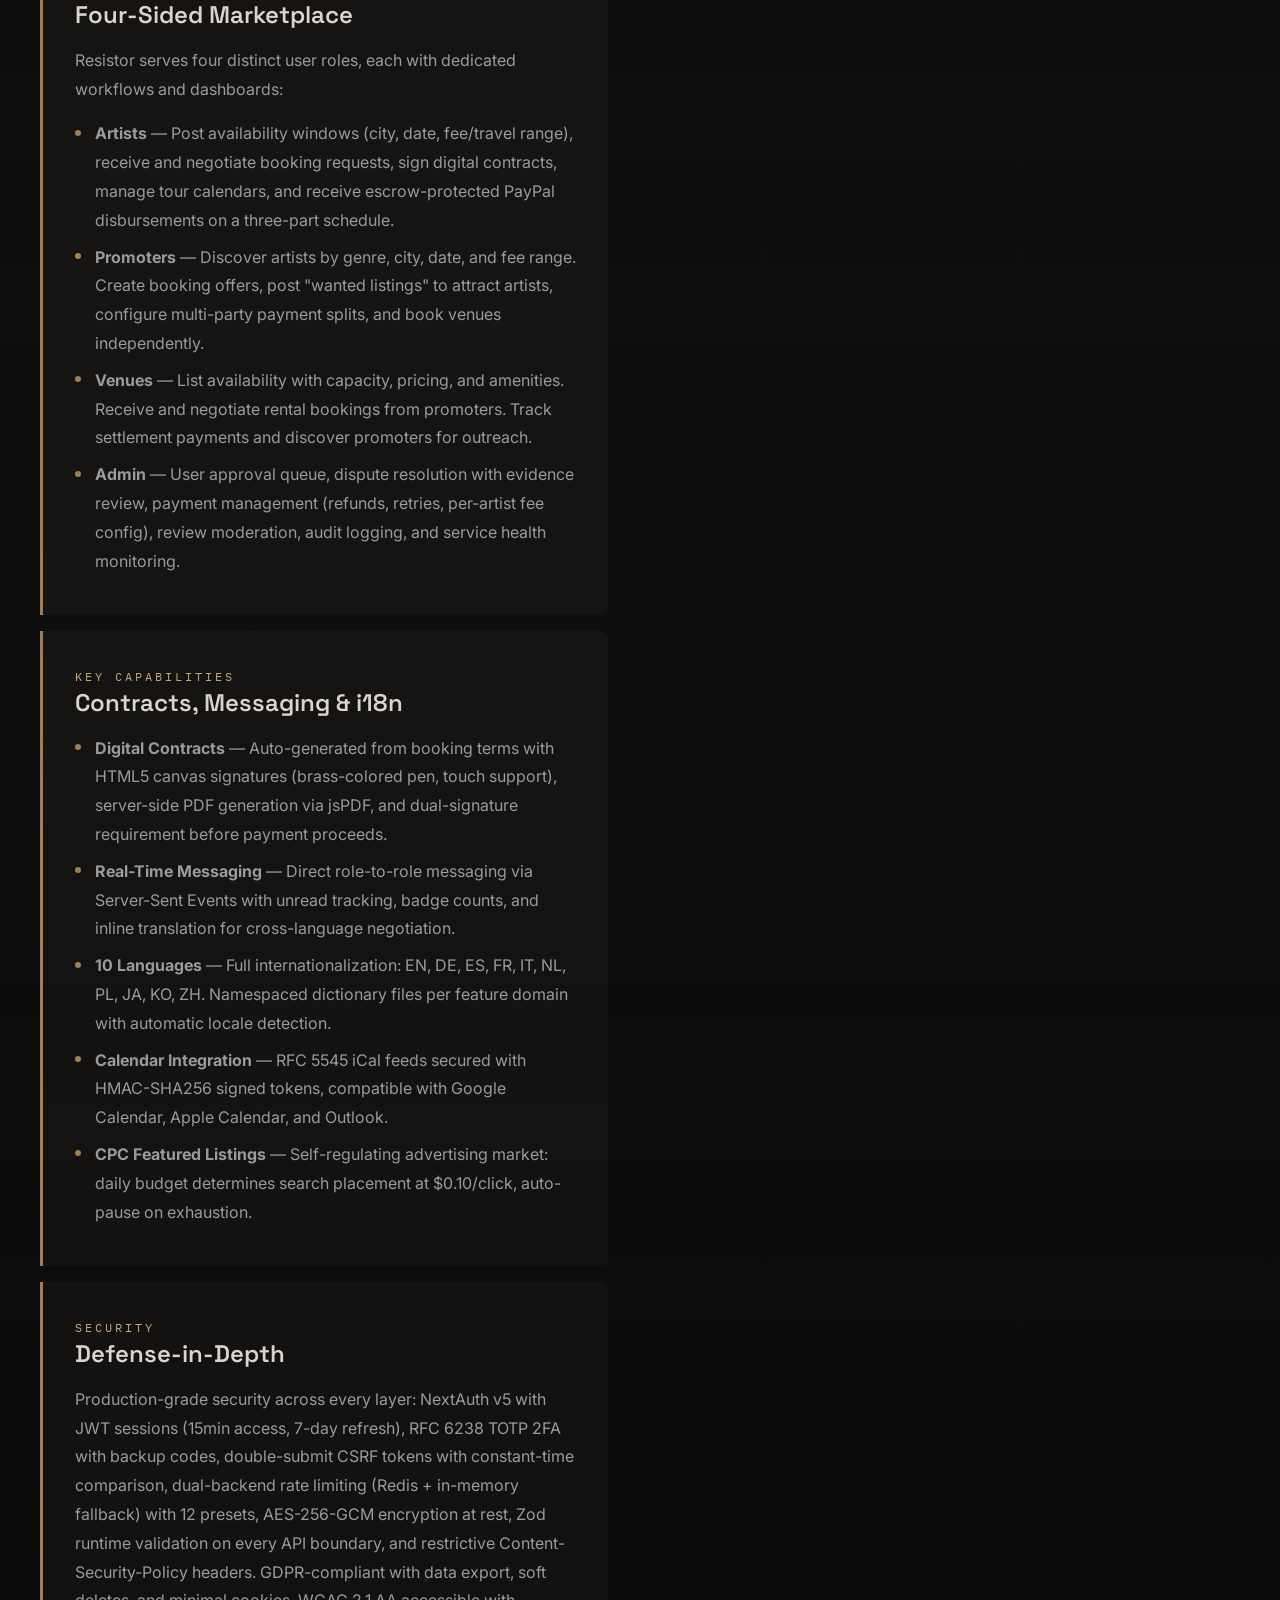
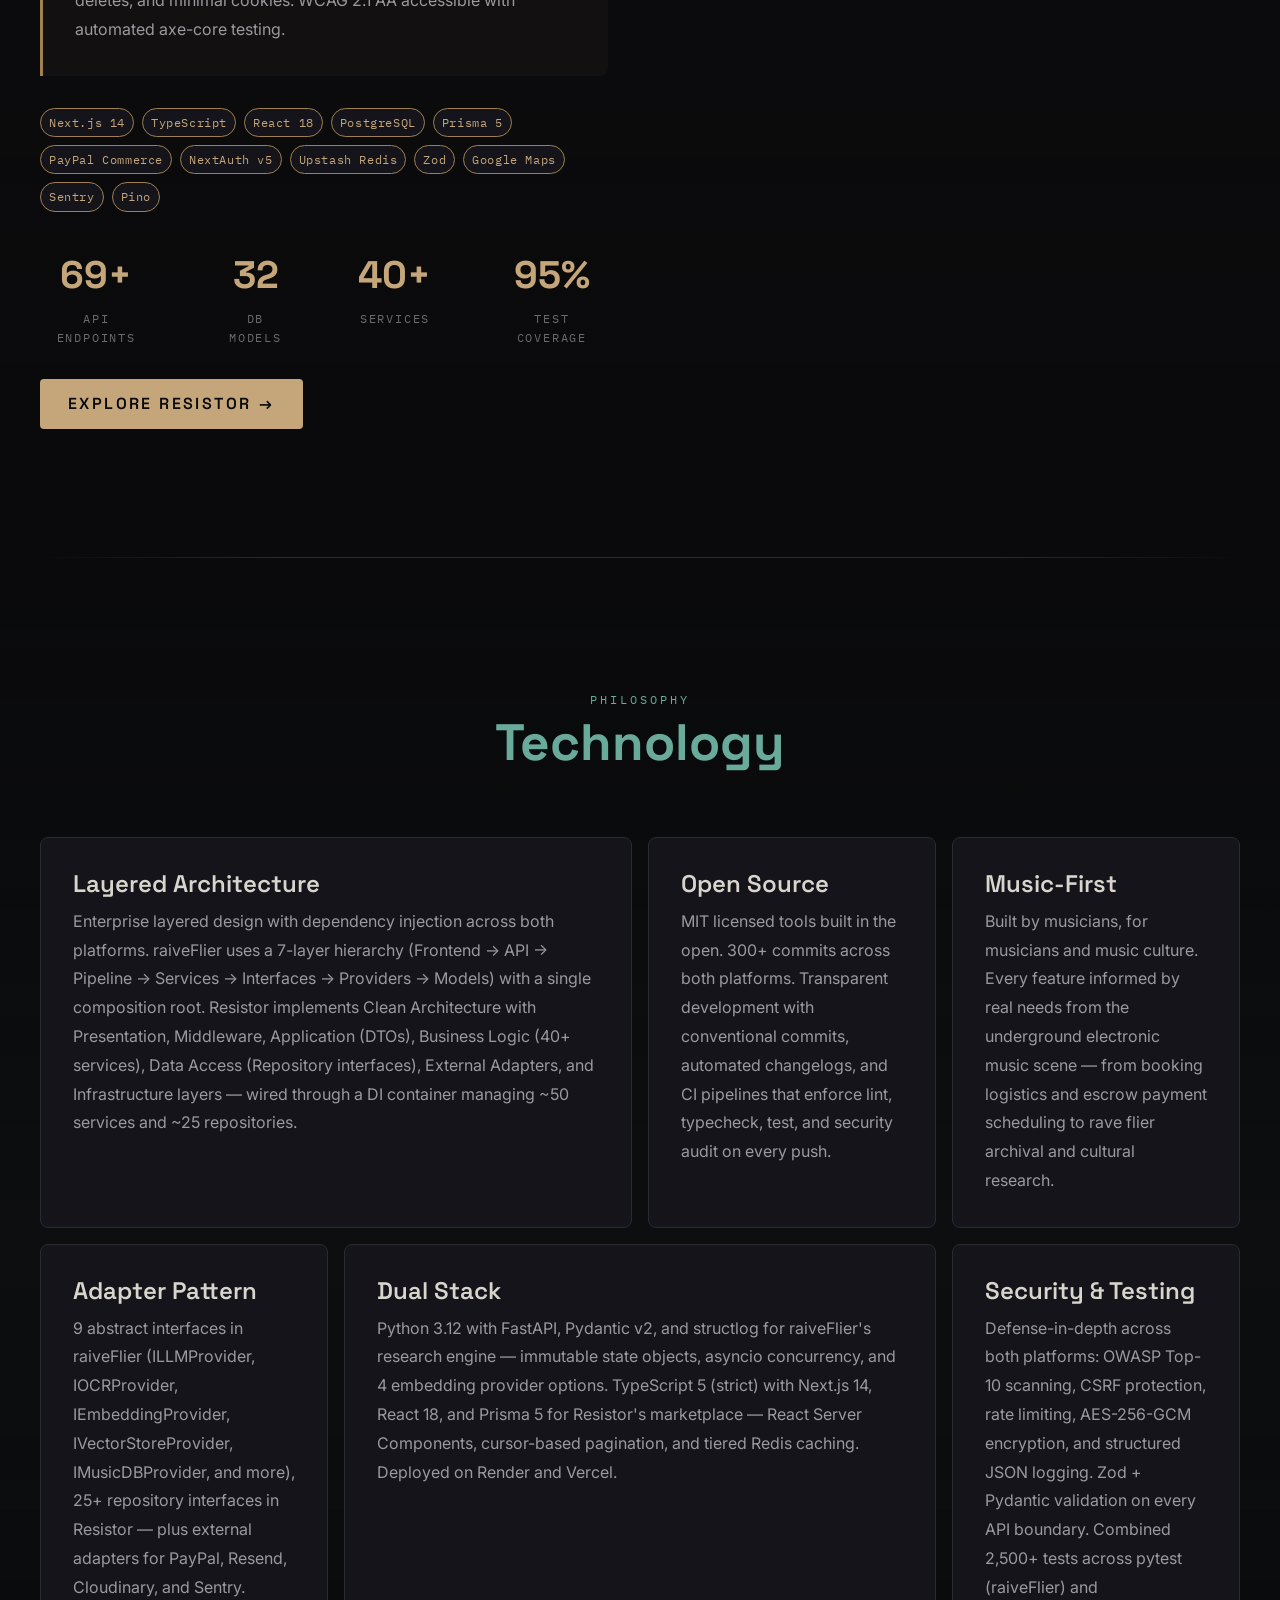
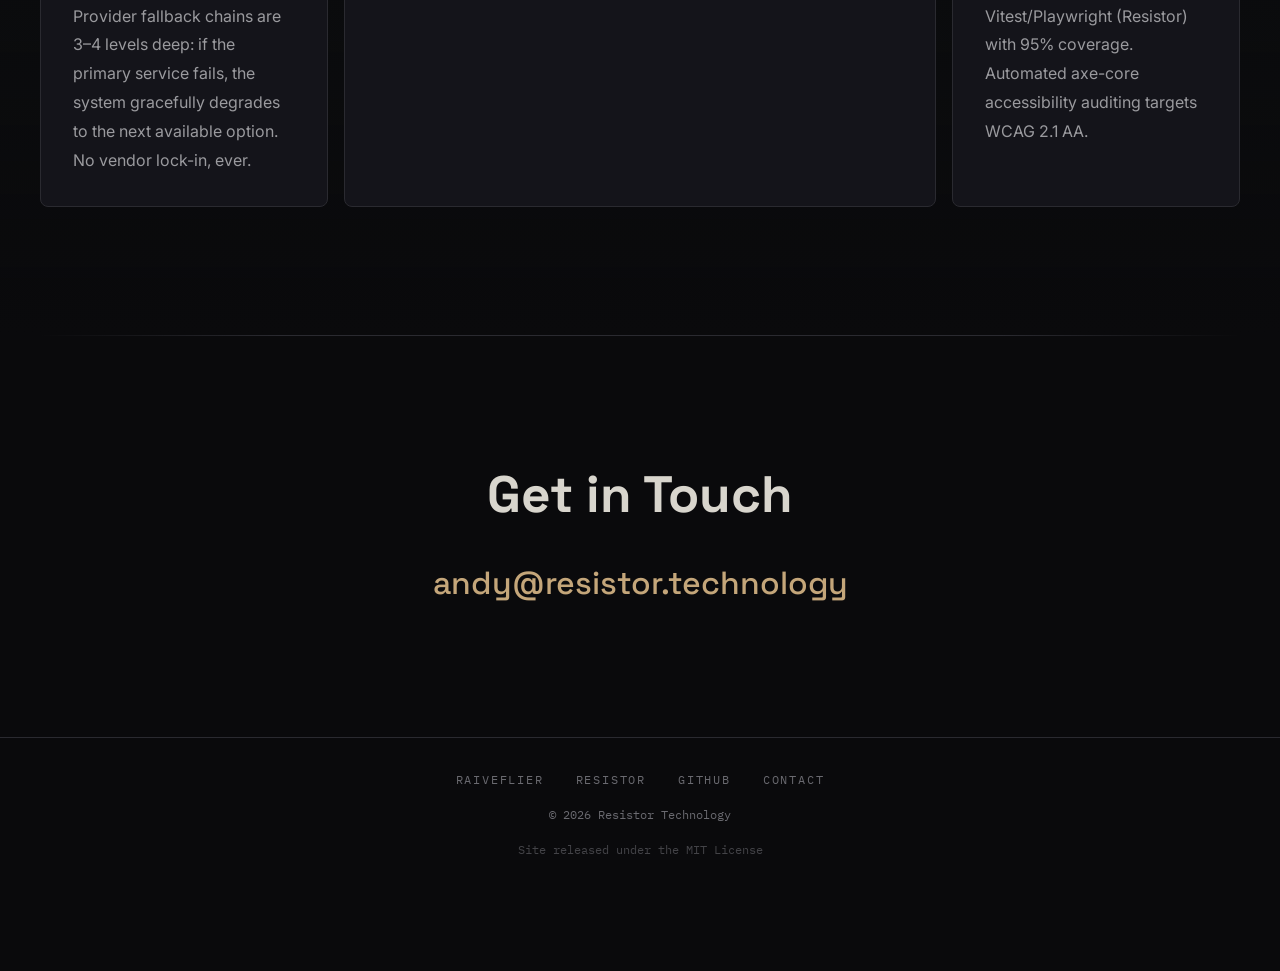
==== commit 1d0cee99: "feat(dock): repurpose grain knob for scroll control and glow knob for color inversion Grain knob now" ====
--- a/index.html
+++ b/index.html
@@ -34,6 +34,9 @@
       <rect width="100%" height="100%" filter="url(#grain)"/>
     </svg>
   </div>
+
+  <!-- Color Inversion Overlay (controlled by GLOW knob) -->
+  <div class="invert-overlay" aria-hidden="true"></div>
 
   <!-- ============================================================
        NAVIGATION
@@ -484,17 +487,17 @@
        ============================================================ -->
   <div class="synth-dock" role="toolbar" aria-label="Synth controls">
 
-    <!-- GRAIN Knob -->
+    <!-- GRAIN Knob — Scroll Speed Control -->
     <div class="knob-wrap synth-dock__knob-wrap"
          role="slider"
-         aria-label="Grain intensity control"
+         aria-label="Scroll speed control"
          aria-valuemin="0"
          aria-valuemax="100"
-         aria-valuenow="40"
+         aria-valuenow="50"
          tabindex="0"
          data-control="grain">
       <span class="panel-label">Grain</span>
-      <div class="knob synth-dock__knob" style="transform: rotate(-100deg);"></div>
+      <div class="knob synth-dock__knob" style="transform: rotate(0deg);"></div>
     </div>
 
     <!-- Product Switches -->
@@ -519,17 +522,17 @@
       <div class="vu-meter__needle"></div>
     </div>
 
-    <!-- GLOW Knob -->
+    <!-- GLOW Knob — Color Inversion Control -->
     <div class="knob-wrap synth-dock__knob-wrap"
          role="slider"
-         aria-label="Glow intensity control"
+         aria-label="Color inversion control"
          aria-valuemin="0"
          aria-valuemax="100"
-         aria-valuenow="50"
+         aria-valuenow="0"
          tabindex="0"
          data-control="glow">
       <span class="panel-label">Glow</span>
-      <div class="knob synth-dock__knob" style="transform: rotate(-60deg);"></div>
+      <div class="knob synth-dock__knob" style="transform: rotate(-140deg);"></div>
     </div>
 
   </div>
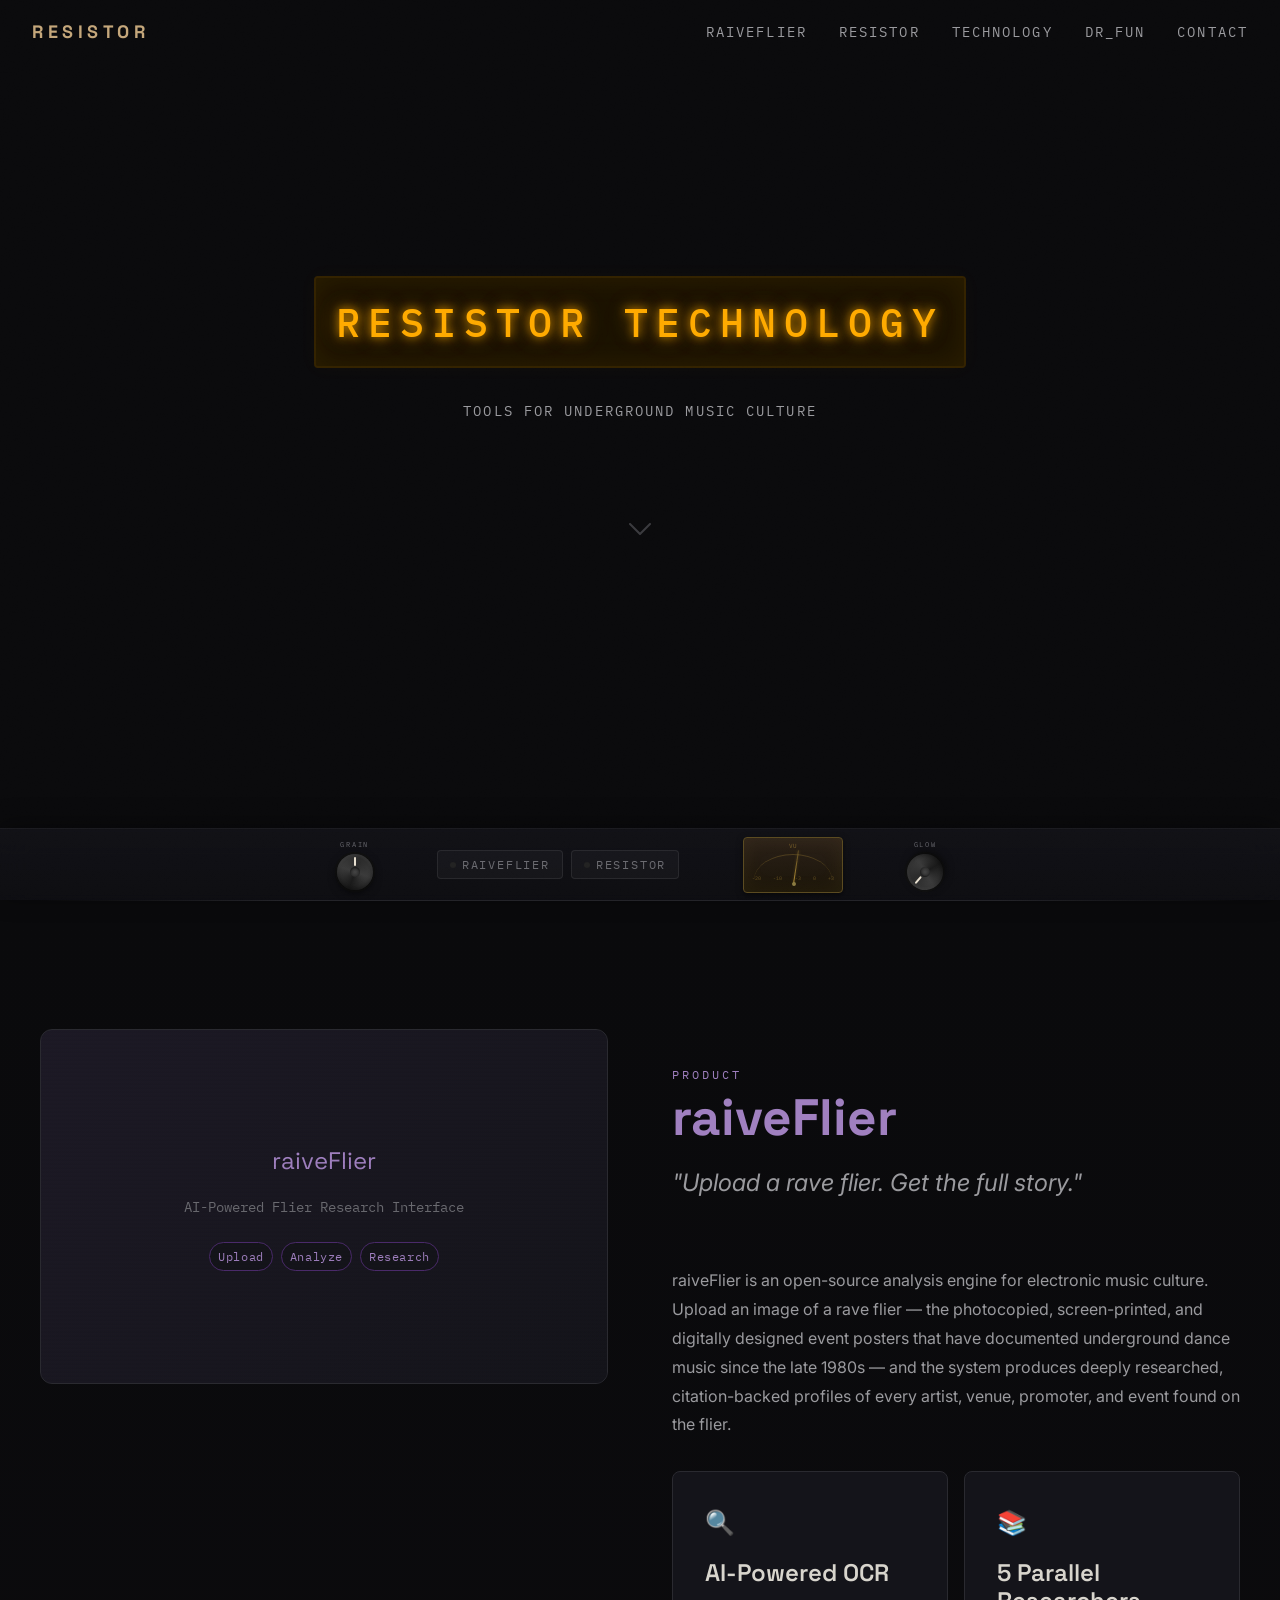
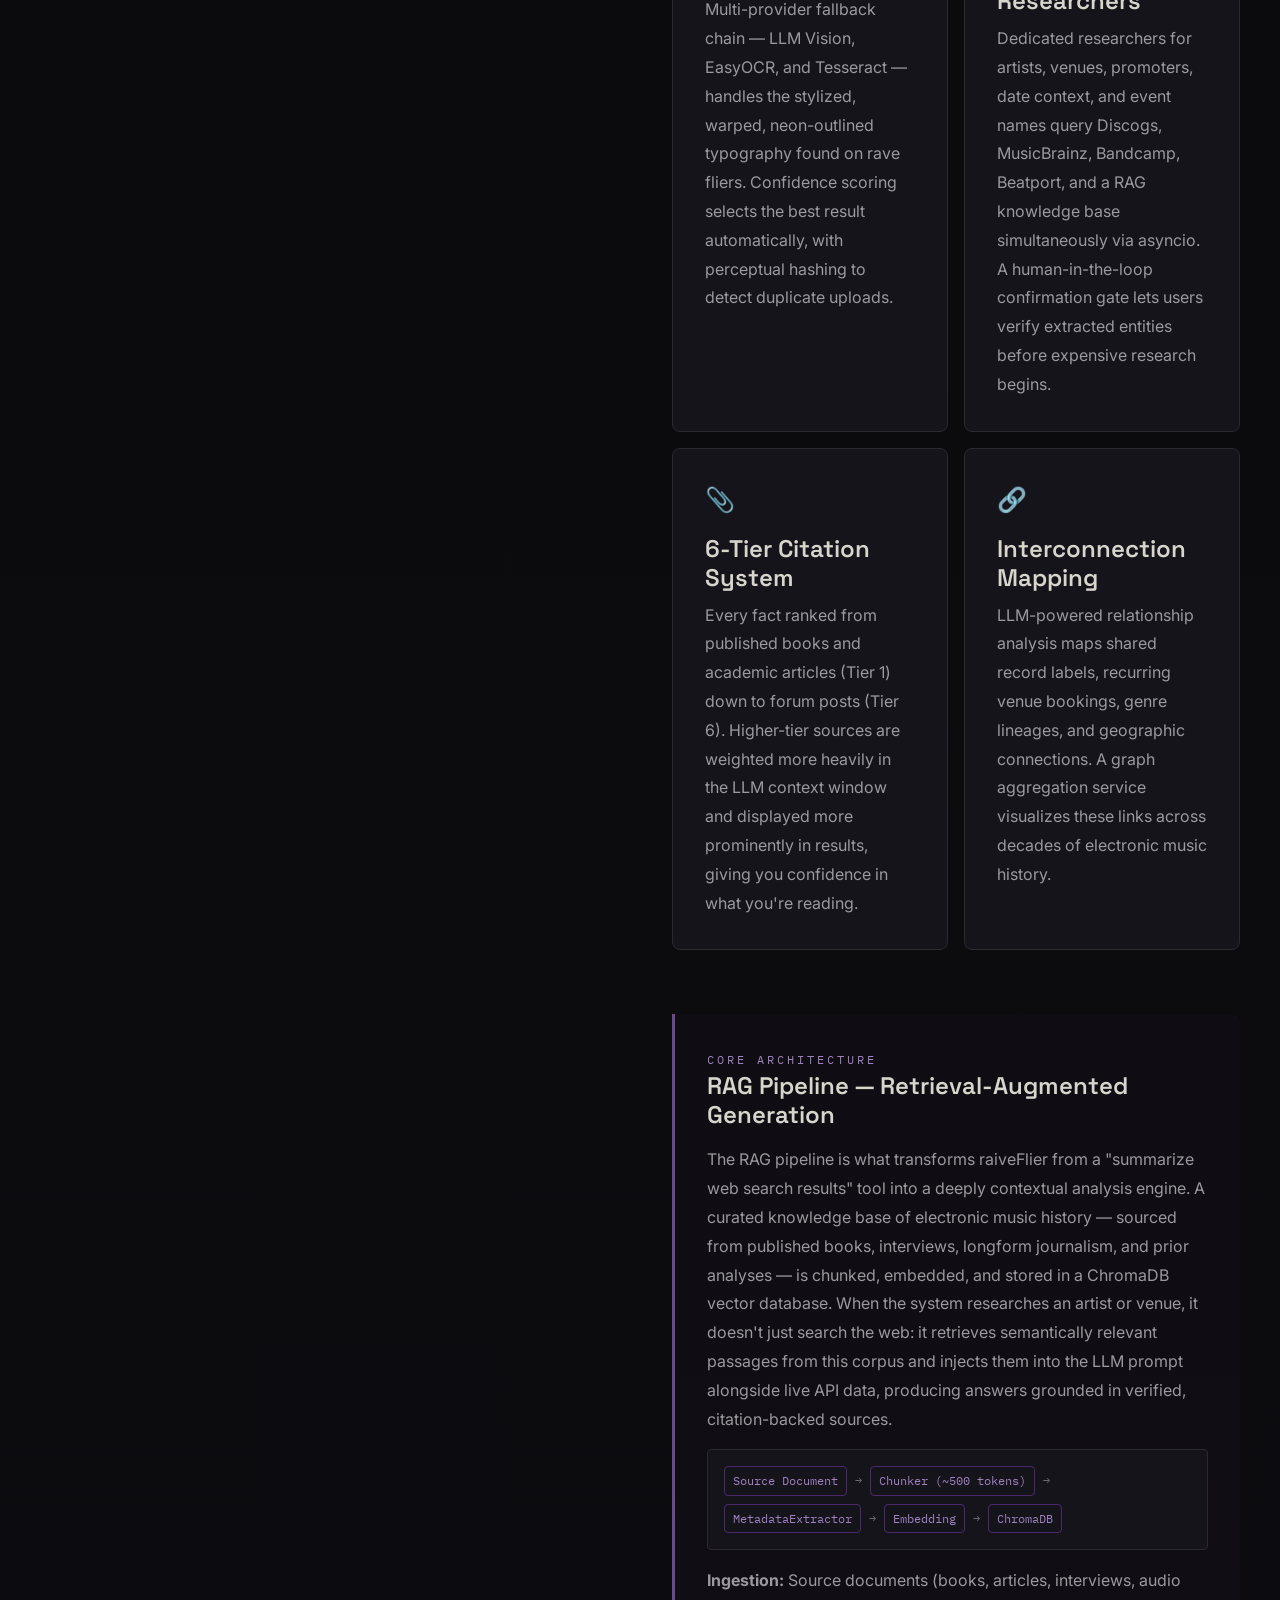
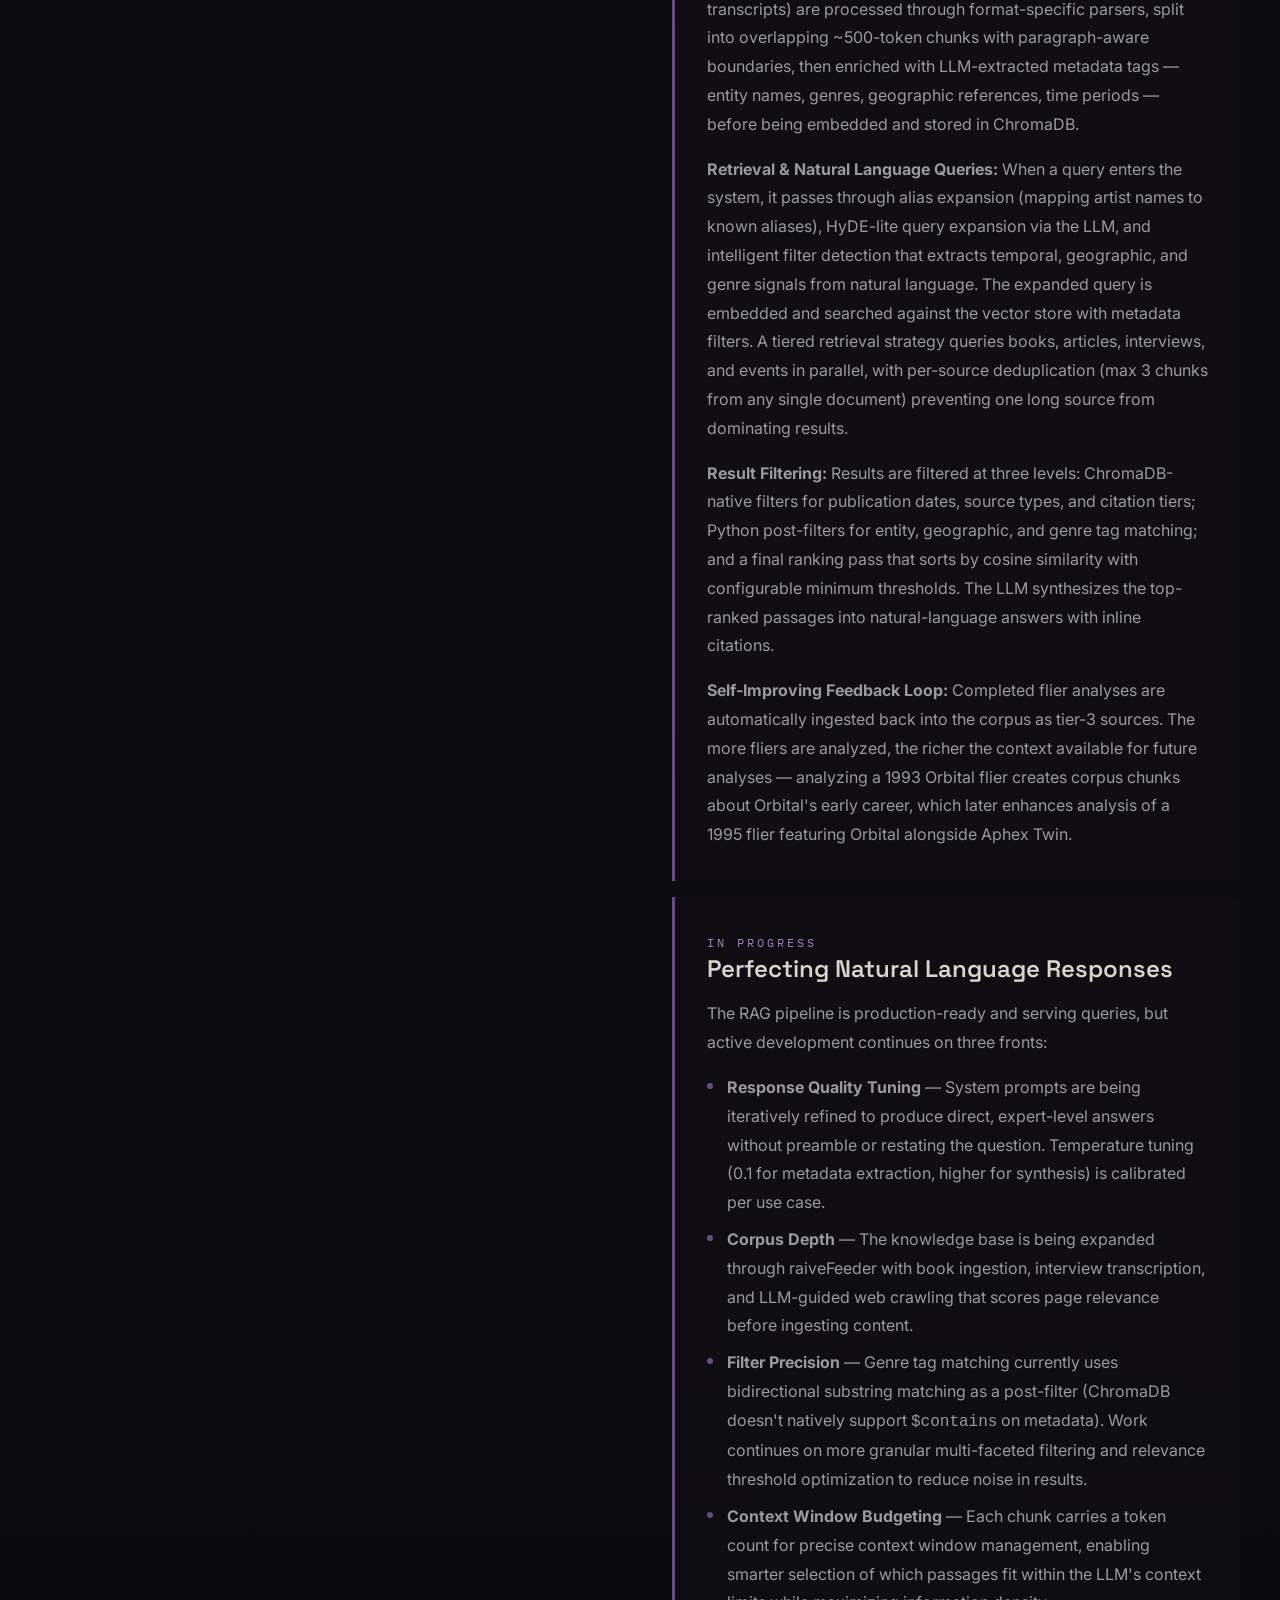
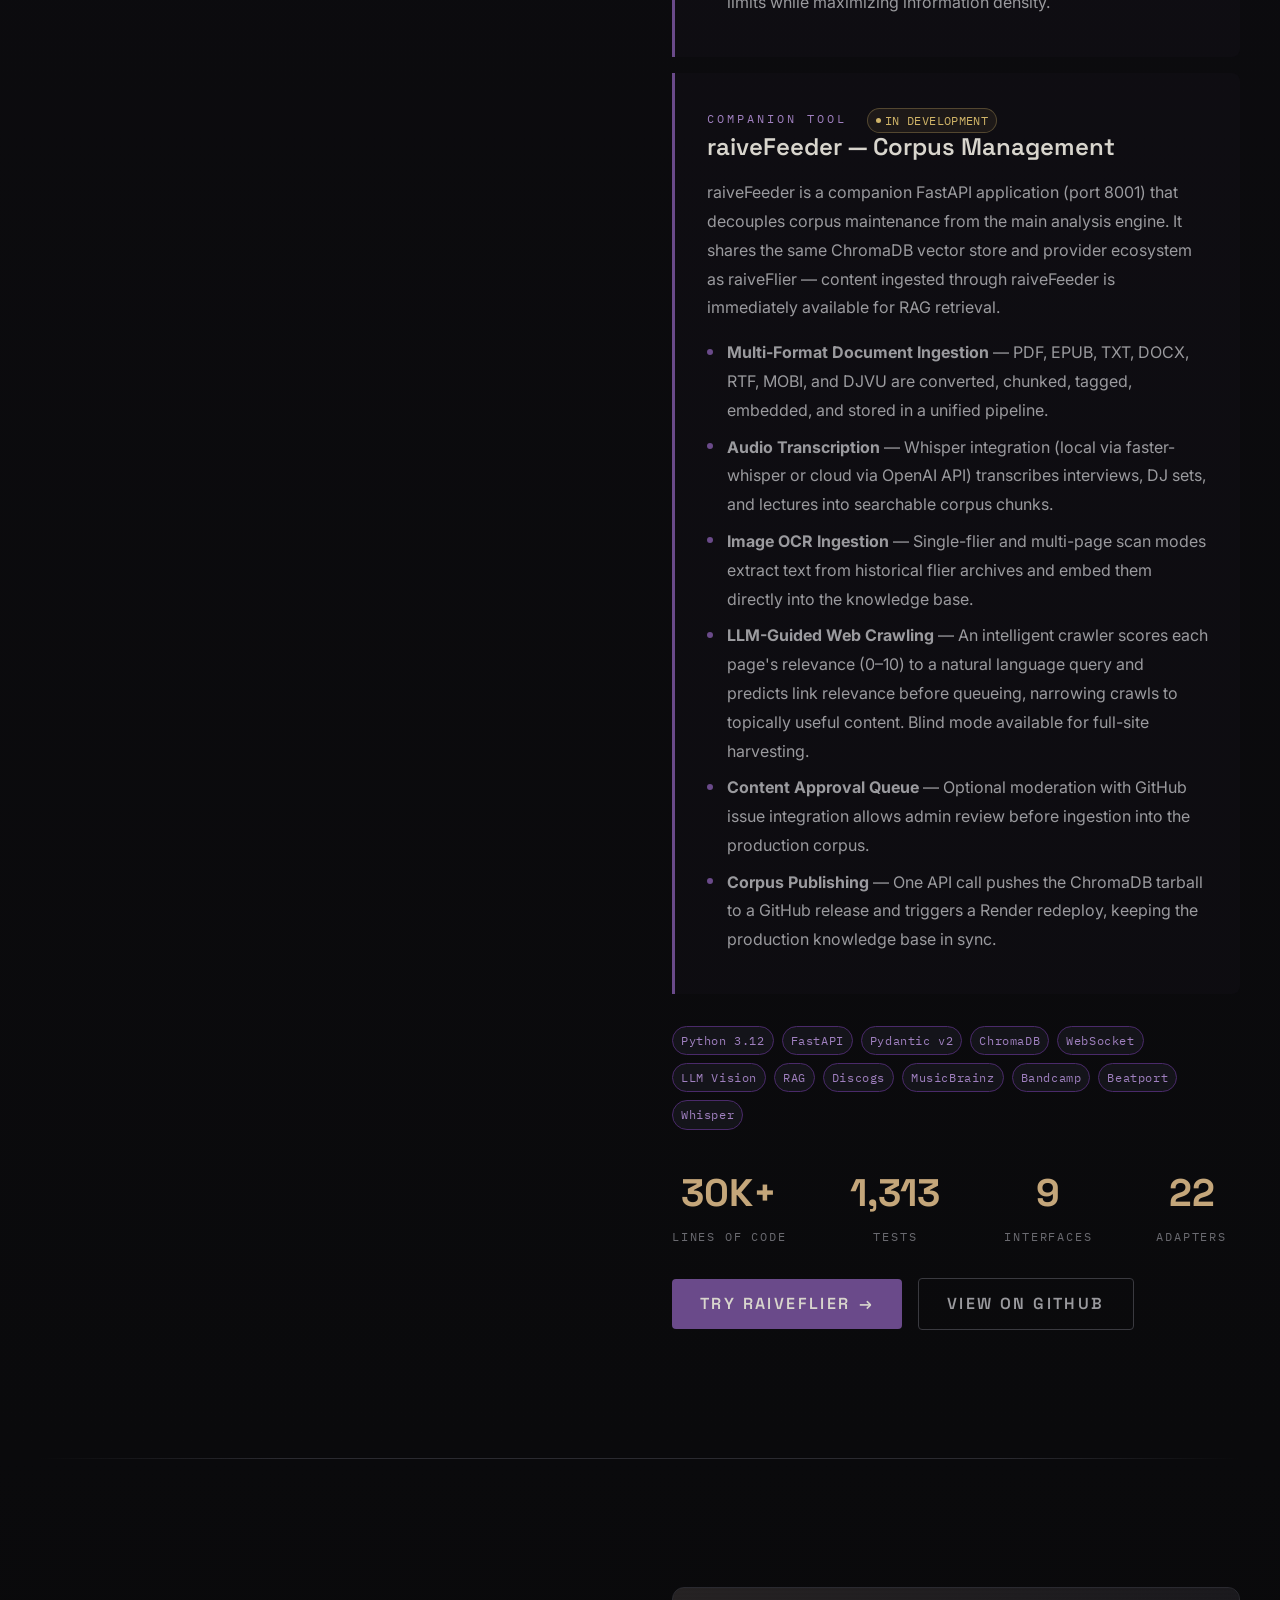
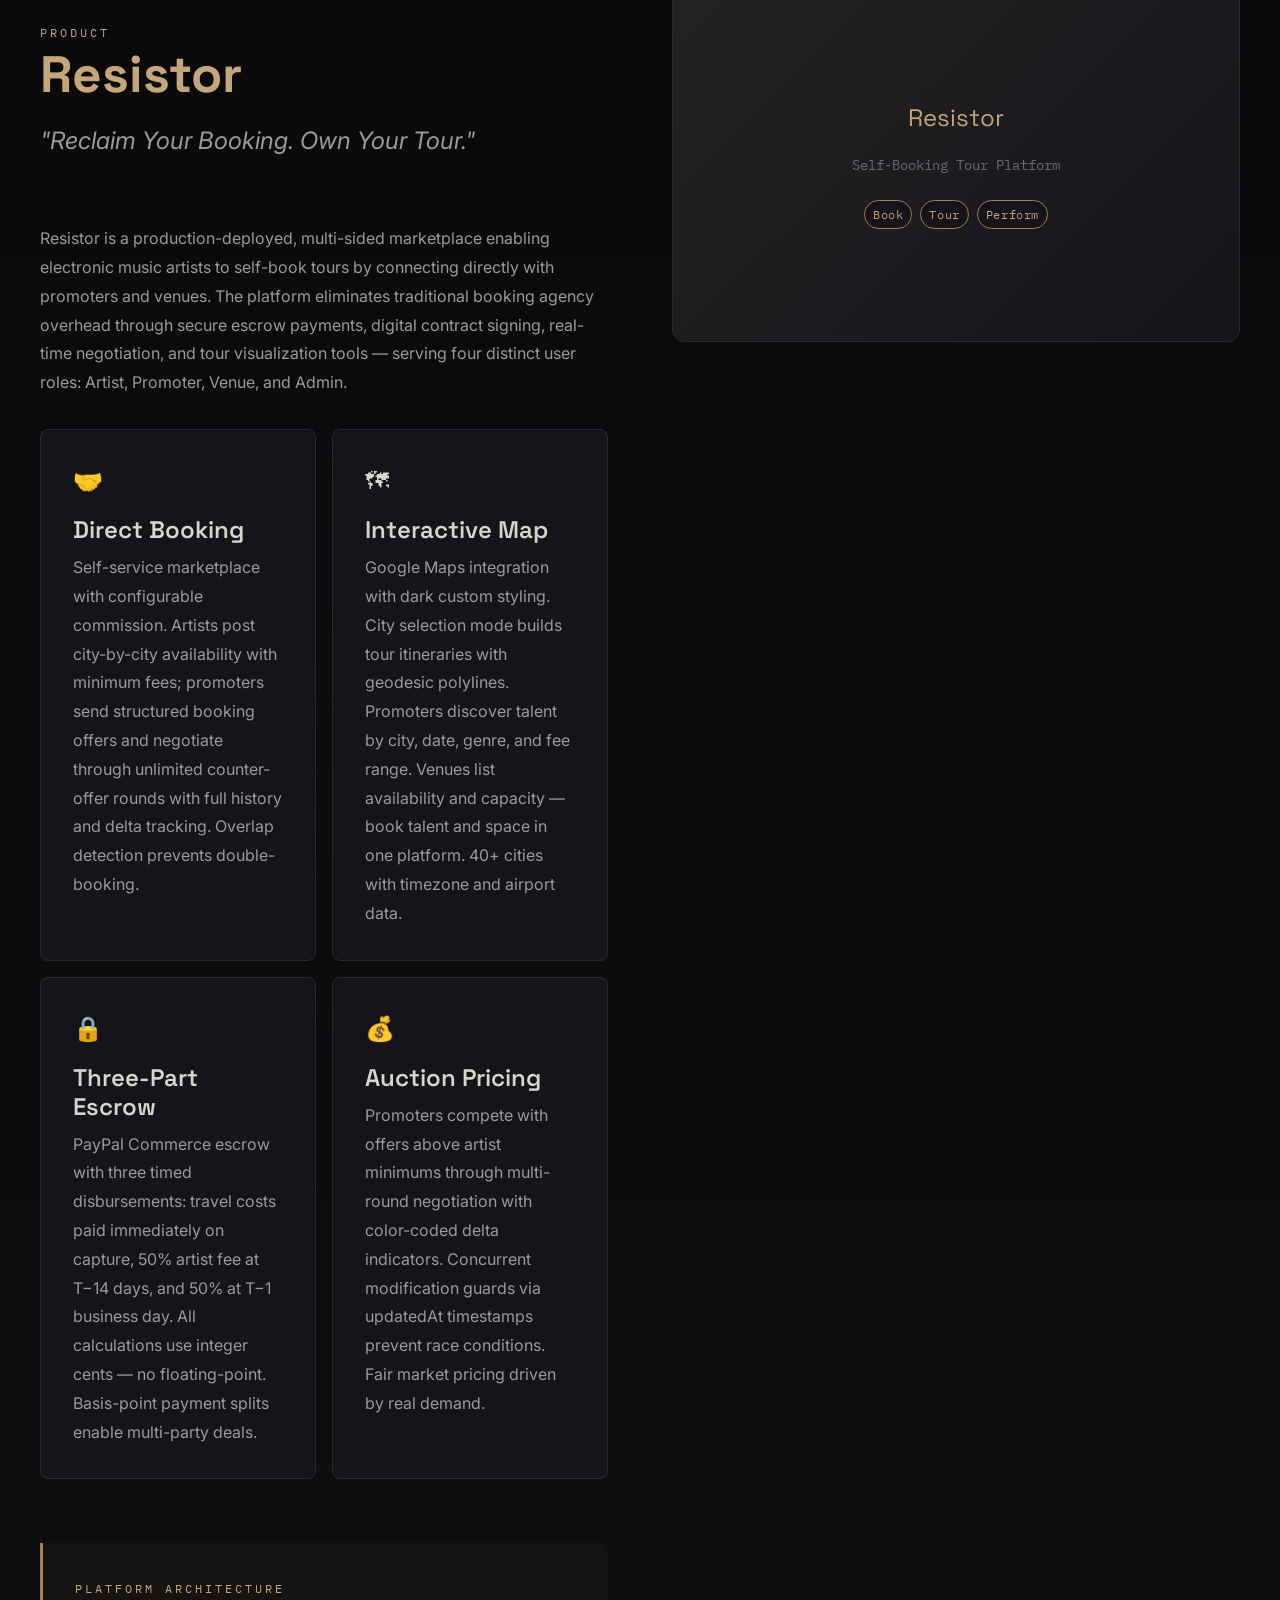
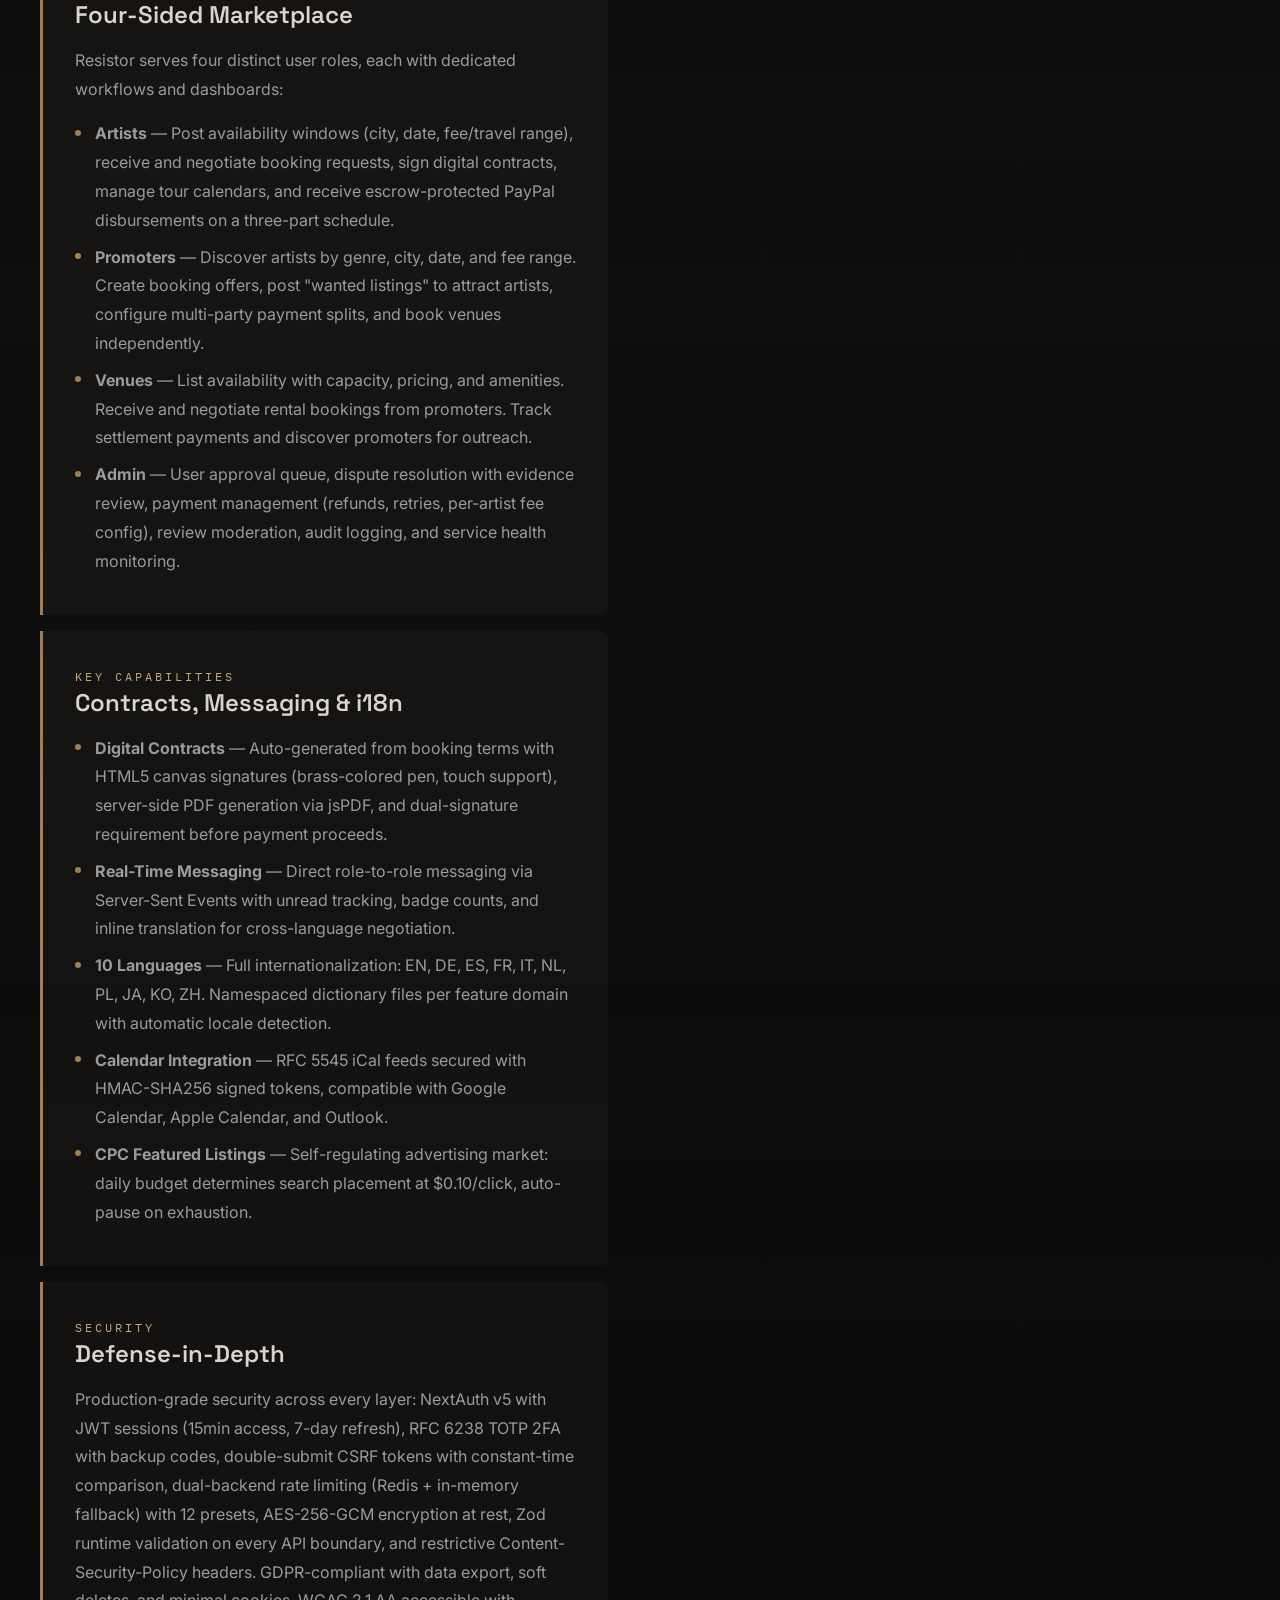
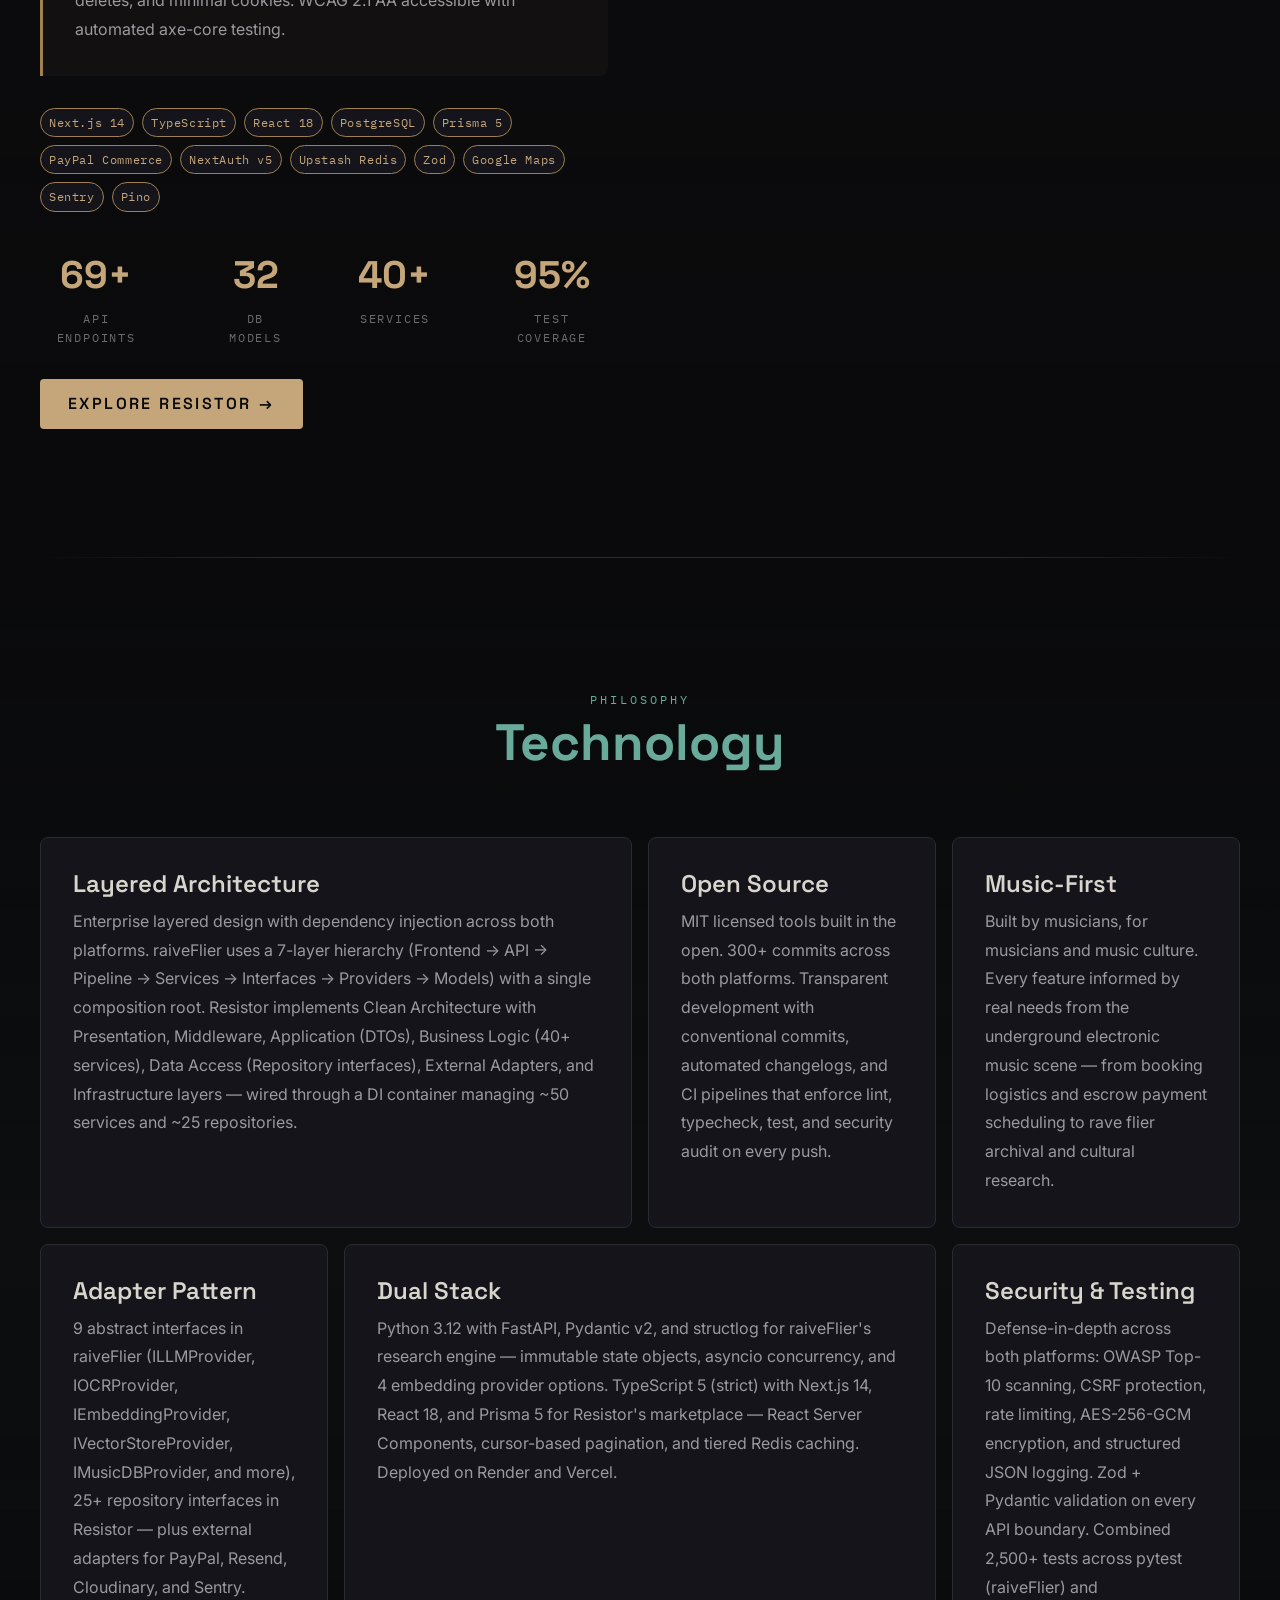
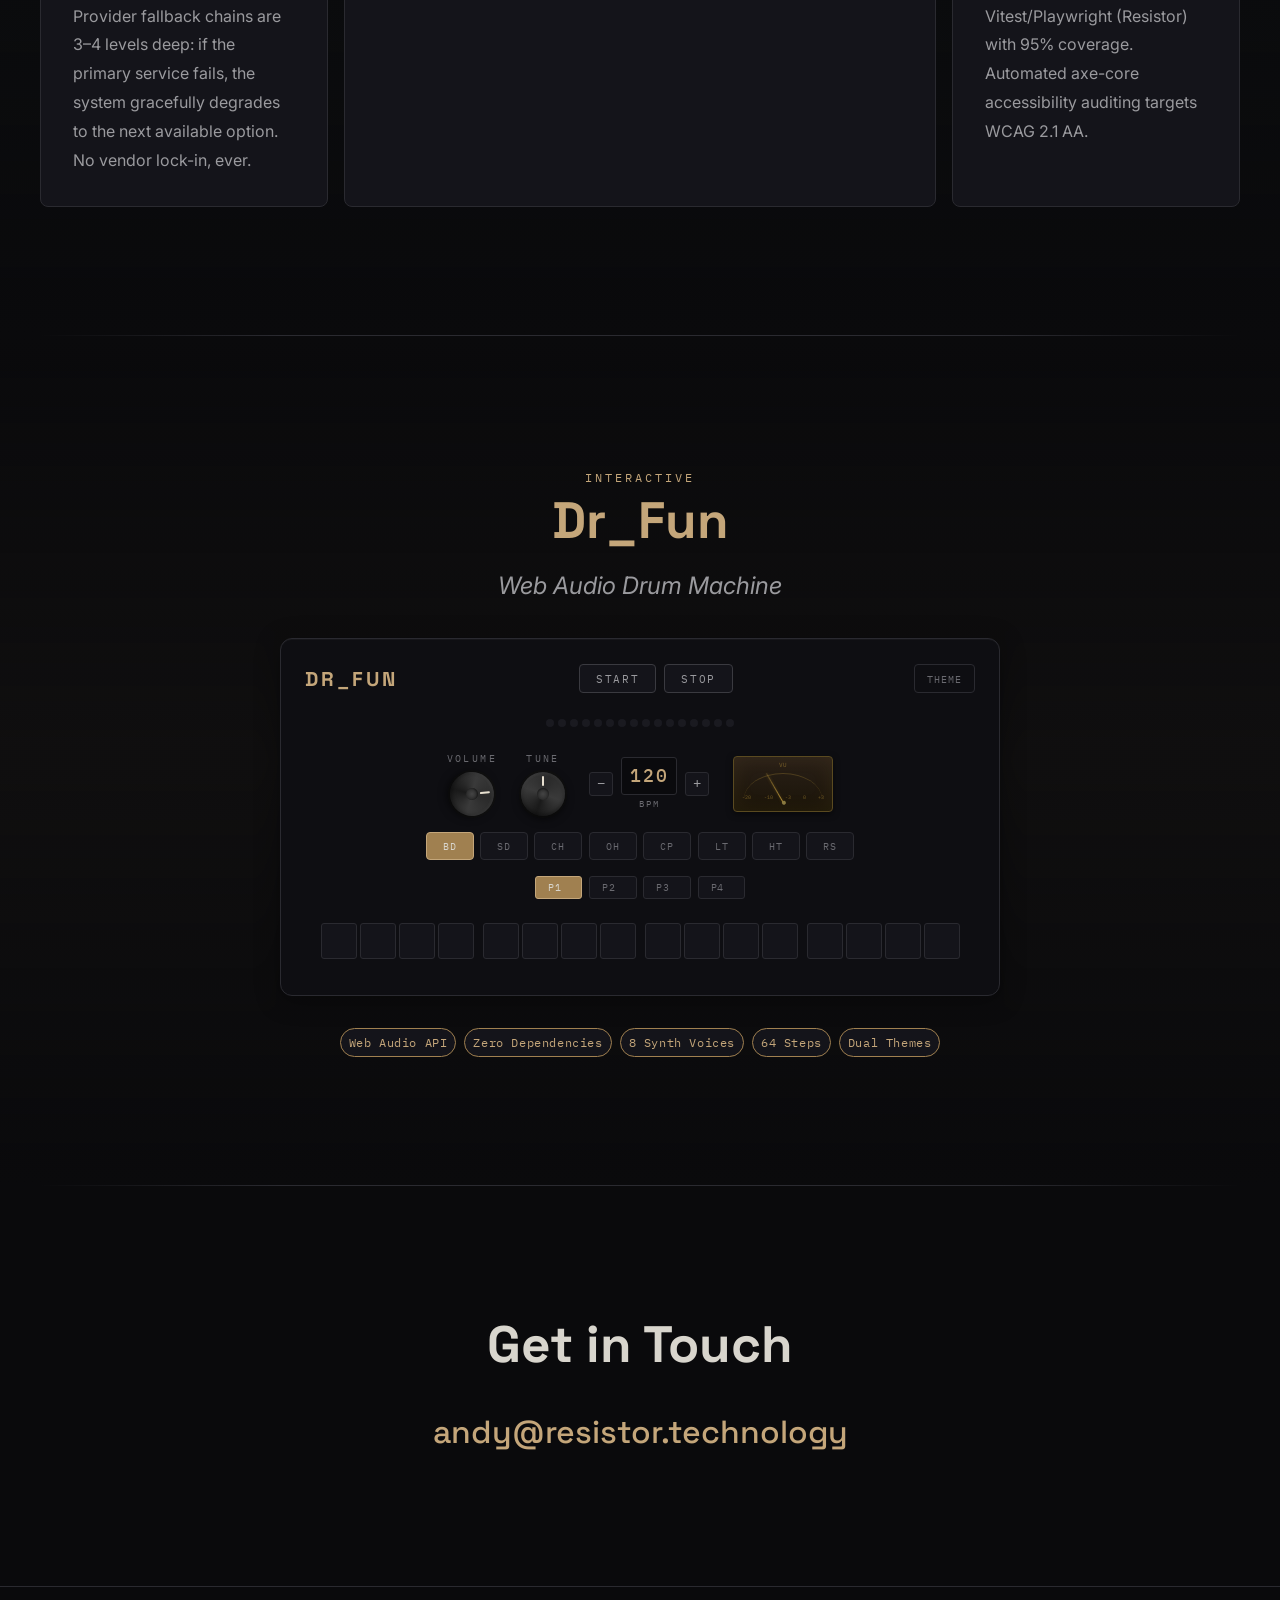
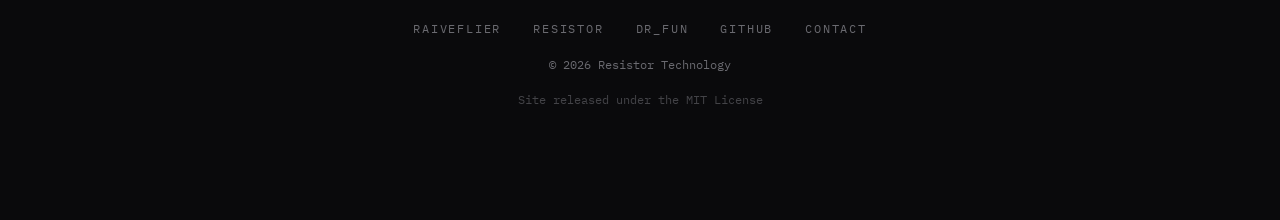
==== commit 8316e28c: "feat(drum-machine): add Dr_Fun web drum machine with 8 synth voices Self-contained 16-step drum mach" ====
--- a/index.html
+++ b/index.html
@@ -18,6 +18,7 @@
   <link rel="stylesheet" href="css/components.css">
   <link rel="stylesheet" href="css/synth-elements.css">
   <link rel="stylesheet" href="css/main.css">
+  <link rel="stylesheet" href="drum-machine/drum-machine.css">
 </head>
 <body>
 
@@ -48,6 +49,7 @@
       <a href="#raiveflier" class="nav__link link-animated">raiveFlier</a>
       <a href="#resistor" class="nav__link link-animated">Resistor</a>
       <a href="#technology" class="nav__link link-animated">Technology</a>
+      <a href="#dr-fun" class="nav__link link-animated">Dr_Fun</a>
       <a href="#contact" class="nav__link link-animated">Contact</a>
     </div>
 
@@ -63,6 +65,7 @@
     <a href="#raiveflier" class="nav__mobile-link">raiveFlier</a>
     <a href="#resistor" class="nav__mobile-link">Resistor</a>
     <a href="#technology" class="nav__mobile-link">Technology</a>
+    <a href="#dr-fun" class="nav__mobile-link">Dr_Fun</a>
     <a href="#contact" class="nav__mobile-link">Contact</a>
   </div>
 
@@ -448,6 +451,35 @@
     </section>
 
     <!-- ============================================================
+         Dr_Fun — Interactive Drum Machine
+         ============================================================ -->
+    <div class="section-divider" aria-hidden="true"></div>
+
+    <section id="dr-fun" class="section section--dr-fun accent-brass" aria-label="Dr_Fun drum machine">
+      <div class="section__inner">
+
+        <div class="section-header reveal" style="text-align: center; max-width: 600px; margin: 0 auto var(--space-lg);">
+          <span class="section-header__label">Interactive</span>
+          <h2 class="section-header__title">Dr_Fun</h2>
+          <p class="section-header__tagline">Web Audio Drum Machine</p>
+        </div>
+
+        <div class="reveal reveal--delay-1">
+          <div class="drum-machine" id="site-drum-machine" data-theme="bunker"></div>
+        </div>
+
+        <div class="tech-badges reveal reveal--delay-2" style="justify-content: center; margin-top: var(--space-lg);">
+          <span class="badge">Web Audio API</span>
+          <span class="badge">Zero Dependencies</span>
+          <span class="badge">8 Synth Voices</span>
+          <span class="badge">64 Steps</span>
+          <span class="badge">Dual Themes</span>
+        </div>
+
+      </div>
+    </section>
+
+    <!-- ============================================================
          CONTACT
          ============================================================ -->
     <div class="section-divider" aria-hidden="true"></div>
@@ -474,6 +506,7 @@
       <nav class="footer__links" aria-label="Footer navigation">
         <a href="#raiveflier" class="footer__link">raiveFlier</a>
         <a href="#resistor" class="footer__link">Resistor</a>
+        <a href="#dr-fun" class="footer__link">Dr_Fun</a>
         <a href="https://github.com/deeptechhouse" class="footer__link" target="_blank" rel="noopener noreferrer">GitHub</a>
         <a href="#contact" class="footer__link">Contact</a>
       </nav>
@@ -542,5 +575,14 @@
   <script src="js/scroll-animations.js"></script>
   <script src="js/main.js"></script>
 
+  <!-- Dr_Fun Drum Machine (ES Module — manual init for site integration) -->
+  <script type="module">
+    import { DrumMachine } from './drum-machine/js/DrumMachine.js';
+    const container = document.getElementById('site-drum-machine');
+    if (container) {
+      new DrumMachine(container, { bpm: 120, theme: 'bunker' });
+    }
+  </script>
+
 </body>
 </html>
--- a/css/main.css
+++ b/css/main.css
@@ -160,6 +160,14 @@
   background: linear-gradient(180deg,
     var(--color-bg) 0%,
     rgba(74, 138, 122, 0.03) 50%,
+    var(--color-bg) 100%
+  );
+}
+
+.section--dr-fun {
+  background: linear-gradient(180deg,
+    var(--color-bg) 0%,
+    rgba(196, 166, 122, 0.03) 50%,
     var(--color-bg) 100%
   );
 }
--- a/drum-machine/drum-machine.css
+++ b/drum-machine/drum-machine.css
@@ -0,0 +1,773 @@
+/* ============================================================
+   DRUM-MACHINE.CSS — Dr_Fun Drum Machine Styles
+   Resistor Technology · resistor.technology
+
+   Two themes: "bunker" (site default) and "vintage" (classic 808).
+   All custom properties prefixed --dm-* to avoid conflicts.
+   All classes BEM-prefixed dm__ to avoid conflicts.
+   ============================================================ */
+
+/* --- Theme: Bunker (default — matches site aesthetic) --- */
+.drum-machine,
+.drum-machine[data-theme="bunker"] {
+  --dm-bg:              #0e0e12;
+  --dm-surface:         #14141a;
+  --dm-surface-raised:  #1e1e24;
+  --dm-border:          #2a2a30;
+  --dm-border-light:    #3a3a40;
+  --dm-text:            #d8d5cd;
+  --dm-text-secondary:  #9a9a9e;
+  --dm-text-muted:      #6a6a70;
+  --dm-accent:          #c4a67a;
+  --dm-accent-light:    #d4be88;
+  --dm-accent-dark:     #a08050;
+
+  /* Step group colors (4 groups of 4) */
+  --dm-step-g1:         #c4a67a;   /* brass */
+  --dm-step-g2:         #a080c0;   /* amethyst */
+  --dm-step-g3:         #6aaa9a;   /* teal */
+  --dm-step-g4:         #9a9a9e;   /* silver */
+
+  /* VU meter */
+  --dm-vu-bg:           linear-gradient(to bottom, #2a2018, #1a1408);
+  --dm-vu-border:       #5a4a20;
+  --dm-vu-text:         rgba(200, 160, 60, 0.5);
+  --dm-vu-needle:       rgba(200, 160, 60, 0.9);
+  --dm-vu-needle-tip:   rgba(200, 160, 60, 0.3);
+  --dm-vu-scale:        rgba(200, 160, 60, 0.25);
+  --dm-vu-hub:          #8a7a40;
+
+  /* LED */
+  --dm-led-on:          #c4a67a;
+  --dm-led-off:         #1a1a20;
+  --dm-led-glow:        rgba(196, 166, 122, 0.6);
+
+  /* Fonts */
+  --dm-font-display:    'Space Grotesk', sans-serif;
+  --dm-font-mono:       'IBM Plex Mono', monospace;
+}
+
+/* --- Theme: Vintage (classic 808) --- */
+.drum-machine[data-theme="vintage"] {
+  --dm-bg:              #2a2018;
+  --dm-surface:         #342a1e;
+  --dm-surface-raised:  #3e3428;
+  --dm-border:          #504030;
+  --dm-border-light:    #6a5a48;
+  --dm-text:            #f0e8d8;
+  --dm-text-secondary:  #c8c0b0;
+  --dm-text-muted:      #8a8070;
+  --dm-accent:          #f0c040;
+  --dm-accent-light:    #ffd860;
+  --dm-accent-dark:     #c8a030;
+
+  /* Classic 808 step colors */
+  --dm-step-g1:         #e84040;   /* red */
+  --dm-step-g2:         #f09030;   /* orange */
+  --dm-step-g3:         #f0c040;   /* yellow */
+  --dm-step-g4:         #e0d8c8;   /* white */
+
+  /* VU meter — cream face */
+  --dm-vu-bg:           linear-gradient(to bottom, #f5f0e0, #e8e0c8);
+  --dm-vu-border:       #a09070;
+  --dm-vu-text:         rgba(40, 30, 20, 0.6);
+  --dm-vu-needle:       rgba(20, 15, 10, 0.9);
+  --dm-vu-needle-tip:   rgba(20, 15, 10, 0.3);
+  --dm-vu-scale:        rgba(40, 30, 20, 0.25);
+  --dm-vu-hub:          #504030;
+
+  /* LED */
+  --dm-led-on:          #f04040;
+  --dm-led-off:         #2a1a1a;
+  --dm-led-glow:        rgba(240, 64, 64, 0.6);
+
+  /* Fonts — fallback stack */
+  --dm-font-display:    Helvetica, Arial, sans-serif;
+  --dm-font-mono:       'Courier New', Courier, monospace;
+}
+
+/* ============================================================
+   CONTAINER
+   ============================================================ */
+
+.drum-machine {
+  background: var(--dm-bg);
+  border: 1px solid var(--dm-border);
+  border-radius: 12px;
+  padding: 1.5rem;
+  max-width: 720px;
+  margin: 0 auto;
+  font-family: var(--dm-font-mono);
+  color: var(--dm-text);
+  user-select: none;
+  -webkit-user-select: none;
+  box-shadow:
+    0 4px 24px rgba(0, 0, 0, 0.4),
+    inset 0 1px 0 rgba(255, 255, 255, 0.04);
+}
+
+/* ============================================================
+   HEADER ROW
+   ============================================================ */
+
+.dm__header {
+  display: flex;
+  align-items: center;
+  justify-content: space-between;
+  margin-bottom: 1rem;
+  gap: 0.75rem;
+  flex-wrap: wrap;
+}
+
+.dm__title {
+  font-family: var(--dm-font-display);
+  font-size: 1.25rem;
+  font-weight: 700;
+  letter-spacing: 0.15em;
+  text-transform: uppercase;
+  color: var(--dm-accent);
+}
+
+.dm__transport {
+  display: flex;
+  gap: 0.5rem;
+}
+
+.dm__btn {
+  padding: 0.4rem 1rem;
+  border: 1px solid var(--dm-border-light);
+  border-radius: 4px;
+  background: var(--dm-surface);
+  color: var(--dm-text-secondary);
+  font-family: var(--dm-font-mono);
+  font-size: 0.7rem;
+  text-transform: uppercase;
+  letter-spacing: 0.15em;
+  cursor: pointer;
+  transition: background 150ms, border-color 150ms, color 150ms;
+}
+
+.dm__btn:hover {
+  background: var(--dm-surface-raised);
+  border-color: var(--dm-accent);
+  color: var(--dm-text);
+}
+
+.dm__btn:focus-visible {
+  outline: 2px solid var(--dm-accent);
+  outline-offset: 2px;
+}
+
+.dm__btn.is-active {
+  background: var(--dm-accent);
+  border-color: var(--dm-accent);
+  color: var(--dm-bg);
+}
+
+.dm__theme-toggle {
+  padding: 0.4rem 0.75rem;
+  border: 1px solid var(--dm-border);
+  border-radius: 4px;
+  background: transparent;
+  color: var(--dm-text-muted);
+  font-family: var(--dm-font-mono);
+  font-size: 0.65rem;
+  letter-spacing: 0.1em;
+  text-transform: uppercase;
+  cursor: pointer;
+  transition: color 150ms, border-color 150ms;
+}
+
+.dm__theme-toggle:hover {
+  color: var(--dm-text);
+  border-color: var(--dm-border-light);
+}
+
+.dm__theme-toggle:focus-visible {
+  outline: 2px solid var(--dm-accent);
+  outline-offset: 2px;
+}
+
+/* ============================================================
+   LED STRIP — 16 position indicators
+   ============================================================ */
+
+.dm__leds {
+  display: flex;
+  gap: 4px;
+  justify-content: center;
+  margin-bottom: 1rem;
+  padding: 0.5rem 0;
+}
+
+.dm__led {
+  width: 8px;
+  height: 8px;
+  border-radius: 50%;
+  background: var(--dm-led-off);
+  transition: background 80ms, box-shadow 80ms;
+  flex-shrink: 0;
+}
+
+.dm__led.is-active {
+  background: var(--dm-led-on);
+  box-shadow: 0 0 6px var(--dm-led-glow), 0 0 12px var(--dm-led-glow);
+}
+
+/* ============================================================
+   CONTROLS ROW — Volume, Tune, BPM, VU Meter
+   ============================================================ */
+
+.dm__controls {
+  display: flex;
+  align-items: center;
+  justify-content: center;
+  gap: 1.5rem;
+  margin-bottom: 1rem;
+  flex-wrap: wrap;
+}
+
+.dm__knob-container {
+  display: flex;
+  flex-direction: column;
+  align-items: center;
+  gap: 0.25rem;
+}
+
+/* --- Rotary Knob (matches site knob style) --- */
+
+.dm__knob-wrap {
+  display: flex;
+  flex-direction: column;
+  align-items: center;
+  gap: 0.4rem;
+  cursor: grab;
+  touch-action: none;
+  user-select: none;
+  outline: none;
+}
+
+.dm__knob-wrap:active {
+  cursor: grabbing;
+}
+
+.dm__knob-wrap.is-active {
+  cursor: grabbing;
+}
+
+.dm__knob-label {
+  font-family: var(--dm-font-mono);
+  font-size: 0.6rem;
+  text-transform: uppercase;
+  letter-spacing: 0.25em;
+  color: var(--dm-text-muted);
+  text-align: center;
+}
+
+.dm__knob {
+  width: 44px;
+  height: 44px;
+  border-radius: 50%;
+  position: relative;
+  background: conic-gradient(from 200deg, #1a1a1a, #3a3a3a 90deg, #2a2a2a 180deg, #3a3a3a 270deg, #1a1a1a);
+  box-shadow:
+    0 3px 8px rgba(0, 0, 0, 0.6),
+    inset 0 -2px 4px rgba(0, 0, 0, 0.4),
+    inset 0 2px 3px rgba(255, 255, 255, 0.06),
+    0 0 0 2px #111;
+  transition: box-shadow 150ms;
+}
+
+.dm__knob:hover {
+  box-shadow:
+    0 3px 8px rgba(0, 0, 0, 0.6),
+    inset 0 -2px 4px rgba(0, 0, 0, 0.4),
+    inset 0 2px 3px rgba(255, 255, 255, 0.06),
+    0 0 0 2px #111,
+    0 0 12px rgba(196, 166, 122, 0.2);
+}
+
+.dm__knob-wrap:focus-visible .dm__knob {
+  box-shadow:
+    0 3px 8px rgba(0, 0, 0, 0.6),
+    inset 0 -2px 4px rgba(0, 0, 0, 0.4),
+    inset 0 2px 3px rgba(255, 255, 255, 0.06),
+    0 0 0 3px var(--dm-accent);
+}
+
+/* Knob hub */
+.dm__knob-cap {
+  position: absolute;
+  top: 50%;
+  left: 50%;
+  transform: translate(-50%, -50%);
+  width: 12px;
+  height: 12px;
+  background: radial-gradient(circle, #444, #222);
+  border-radius: 50%;
+  box-shadow: inset 0 1px 2px rgba(0, 0, 0, 0.5);
+}
+
+/* Knob pointer */
+.dm__knob::after {
+  content: '';
+  position: absolute;
+  top: 4px;
+  left: 50%;
+  transform: translateX(-50%);
+  width: 2px;
+  height: 10px;
+  background: #e8e0d0;
+  border-radius: 1px;
+}
+
+.dm__knob--small {
+  /* Smaller knob variant */
+}
+
+.dm__knob--small .dm__knob {
+  width: 36px;
+  height: 36px;
+}
+
+.dm__knob--small .dm__knob::after {
+  top: 3px;
+  height: 8px;
+}
+
+.dm__knob--small .dm__knob-cap {
+  width: 10px;
+  height: 10px;
+}
+
+/* --- BPM Display --- */
+
+.dm__bpm-display {
+  display: flex;
+  align-items: center;
+  gap: 0.5rem;
+}
+
+.dm__bpm-value {
+  font-family: var(--dm-font-mono);
+  font-size: 1.1rem;
+  font-weight: 500;
+  letter-spacing: 0.1em;
+  color: var(--dm-accent);
+  min-width: 3ch;
+  text-align: center;
+  background: rgba(0, 0, 0, 0.3);
+  padding: 0.25rem 0.5rem;
+  border: 1px solid var(--dm-border);
+  border-radius: 3px;
+}
+
+.dm__bpm-label {
+  font-size: 0.55rem;
+  text-transform: uppercase;
+  letter-spacing: 0.2em;
+  color: var(--dm-text-muted);
+}
+
+.dm__bpm-btn {
+  width: 24px;
+  height: 24px;
+  display: flex;
+  align-items: center;
+  justify-content: center;
+  border: 1px solid var(--dm-border);
+  border-radius: 3px;
+  background: var(--dm-surface);
+  color: var(--dm-text-secondary);
+  font-size: 0.85rem;
+  cursor: pointer;
+  transition: background 150ms, color 150ms;
+  line-height: 1;
+}
+
+.dm__bpm-btn:hover {
+  background: var(--dm-surface-raised);
+  color: var(--dm-text);
+}
+
+.dm__bpm-btn:focus-visible {
+  outline: 2px solid var(--dm-accent);
+  outline-offset: 1px;
+}
+
+/* --- VU Meter Container --- */
+
+.dm__vu-container {
+  flex-shrink: 0;
+}
+
+.dm__vu-meter {
+  width: 100px;
+  height: 56px;
+  background: var(--dm-vu-bg);
+  border: 1px solid var(--dm-vu-border);
+  border-radius: 4px;
+  position: relative;
+  overflow: hidden;
+  flex-shrink: 0;
+  box-shadow:
+    0 2px 6px rgba(0, 0, 0, 0.5),
+    inset 0 0 20px rgba(200, 160, 60, 0.08);
+}
+
+.dm__vu-face {
+  position: absolute;
+  top: 4px;
+  left: 50%;
+  transform: translateX(-50%);
+  font-family: var(--dm-font-mono);
+  font-size: 6px;
+  color: var(--dm-vu-text);
+  letter-spacing: 0.1em;
+  text-transform: uppercase;
+}
+
+.dm__vu-scale {
+  position: absolute;
+  bottom: 12px;
+  left: 10px;
+  right: 10px;
+  height: 26px;
+  border-top: 1px solid var(--dm-vu-scale);
+  border-radius: 50% 50% 0 0 / 100% 100% 0 0;
+}
+
+.dm__vu-marks {
+  position: absolute;
+  bottom: 10px;
+  left: 8px;
+  right: 8px;
+  display: flex;
+  justify-content: space-between;
+  font-family: var(--dm-font-mono);
+  font-size: 5px;
+  color: var(--dm-vu-text);
+}
+
+.dm__vu-needle {
+  position: absolute;
+  bottom: 8px;
+  left: 50%;
+  width: 1px;
+  height: 34px;
+  background: linear-gradient(to top, var(--dm-vu-needle), var(--dm-vu-needle-tip));
+  transform-origin: bottom center;
+  transform: rotate(-30deg);
+  box-shadow: 0 0 3px rgba(200, 160, 60, 0.3);
+}
+
+.dm__vu-needle::after {
+  content: '';
+  position: absolute;
+  bottom: -2px;
+  left: 50%;
+  transform: translateX(-50%);
+  width: 4px;
+  height: 4px;
+  background: var(--dm-vu-hub);
+  border-radius: 50%;
+}
+
+/* ============================================================
+   INSTRUMENT BUTTONS
+   ============================================================ */
+
+.dm__instruments {
+  display: flex;
+  flex-wrap: wrap;
+  gap: 0.4rem;
+  justify-content: center;
+  margin-bottom: 1rem;
+}
+
+.dm__inst-btn {
+  padding: 0.35rem 0.6rem;
+  border: 1px solid var(--dm-border);
+  border-radius: 4px;
+  background: var(--dm-surface);
+  color: var(--dm-text-muted);
+  font-family: var(--dm-font-mono);
+  font-size: 0.65rem;
+  text-transform: uppercase;
+  letter-spacing: 0.1em;
+  cursor: pointer;
+  transition: background 150ms, border-color 150ms, color 150ms;
+  min-width: 48px;
+  text-align: center;
+}
+
+.dm__inst-btn:hover {
+  background: var(--dm-surface-raised);
+  color: var(--dm-text-secondary);
+}
+
+.dm__inst-btn:focus-visible {
+  outline: 2px solid var(--dm-accent);
+  outline-offset: 2px;
+}
+
+.dm__inst-btn.is-selected {
+  background: var(--dm-accent-dark);
+  border-color: var(--dm-accent);
+  color: var(--dm-text);
+}
+
+/* ============================================================
+   PAGE BUTTONS
+   ============================================================ */
+
+.dm__pages {
+  display: flex;
+  gap: 0.4rem;
+  justify-content: center;
+  margin-bottom: 0.75rem;
+}
+
+.dm__page-btn {
+  padding: 0.25rem 0.75rem;
+  border: 1px solid var(--dm-border);
+  border-radius: 3px;
+  background: var(--dm-surface);
+  color: var(--dm-text-muted);
+  font-family: var(--dm-font-mono);
+  font-size: 0.6rem;
+  text-transform: uppercase;
+  letter-spacing: 0.1em;
+  cursor: pointer;
+  transition: background 150ms, border-color 150ms, color 150ms;
+}
+
+.dm__page-btn:hover {
+  background: var(--dm-surface-raised);
+  color: var(--dm-text-secondary);
+}
+
+.dm__page-btn:focus-visible {
+  outline: 2px solid var(--dm-accent);
+  outline-offset: 2px;
+}
+
+.dm__page-btn.is-active {
+  background: var(--dm-accent-dark);
+  border-color: var(--dm-accent);
+  color: var(--dm-text);
+}
+
+/* Page has-data indicator dot */
+.dm__page-btn .dm__page-dot {
+  display: inline-block;
+  width: 4px;
+  height: 4px;
+  border-radius: 50%;
+  background: transparent;
+  margin-left: 4px;
+  vertical-align: middle;
+  transition: background 150ms;
+}
+
+.dm__page-btn.has-data .dm__page-dot {
+  background: var(--dm-accent);
+}
+
+/* ============================================================
+   STEP GRID — 16 steps in 4 groups of 4
+   ============================================================ */
+
+.dm__step-grid {
+  display: flex;
+  gap: 3px;
+  justify-content: center;
+  padding: 0.75rem 0;
+}
+
+/* Visual gap between groups of 4 */
+.dm__step-group {
+  display: flex;
+  gap: 3px;
+}
+
+.dm__step-group + .dm__step-group {
+  margin-left: 6px;
+}
+
+.dm__step-btn {
+  width: 36px;
+  height: 36px;
+  border: 1px solid var(--dm-border);
+  border-radius: 3px;
+  background: var(--dm-surface);
+  cursor: pointer;
+  transition: background 100ms, border-color 100ms, box-shadow 100ms;
+  position: relative;
+}
+
+.dm__step-btn:hover {
+  border-color: var(--dm-border-light);
+}
+
+.dm__step-btn:focus-visible {
+  outline: 2px solid var(--dm-accent);
+  outline-offset: 1px;
+}
+
+/* Active step (has a hit programmed) — group colors via additional vars */
+.dm__step-group:nth-child(1) .dm__step-btn.is-on {
+  background: var(--dm-step-g1);
+  border-color: var(--dm-step-g1);
+}
+
+.dm__step-group:nth-child(2) .dm__step-btn.is-on {
+  background: var(--dm-step-g2);
+  border-color: var(--dm-step-g2);
+}
+
+.dm__step-group:nth-child(3) .dm__step-btn.is-on {
+  background: var(--dm-step-g3);
+  border-color: var(--dm-step-g3);
+}
+
+.dm__step-group:nth-child(4) .dm__step-btn.is-on {
+  background: var(--dm-step-g4);
+  border-color: var(--dm-step-g4);
+}
+
+/* Glow per group (bunker theme) */
+.drum-machine[data-theme="bunker"] .dm__step-group:nth-child(1) .dm__step-btn.is-on {
+  box-shadow: 0 0 8px rgba(196, 166, 122, 0.4);
+}
+.drum-machine[data-theme="bunker"] .dm__step-group:nth-child(2) .dm__step-btn.is-on {
+  box-shadow: 0 0 8px rgba(160, 128, 192, 0.4);
+}
+.drum-machine[data-theme="bunker"] .dm__step-group:nth-child(3) .dm__step-btn.is-on {
+  box-shadow: 0 0 8px rgba(106, 170, 154, 0.4);
+}
+.drum-machine[data-theme="bunker"] .dm__step-group:nth-child(4) .dm__step-btn.is-on {
+  box-shadow: 0 0 8px rgba(154, 154, 158, 0.4);
+}
+
+/* Glow per group (vintage theme) */
+.drum-machine[data-theme="vintage"] .dm__step-group:nth-child(1) .dm__step-btn.is-on {
+  box-shadow: 0 0 8px rgba(232, 64, 64, 0.4);
+}
+.drum-machine[data-theme="vintage"] .dm__step-group:nth-child(2) .dm__step-btn.is-on {
+  box-shadow: 0 0 8px rgba(240, 144, 48, 0.4);
+}
+.drum-machine[data-theme="vintage"] .dm__step-group:nth-child(3) .dm__step-btn.is-on {
+  box-shadow: 0 0 8px rgba(240, 192, 64, 0.4);
+}
+.drum-machine[data-theme="vintage"] .dm__step-group:nth-child(4) .dm__step-btn.is-on {
+  box-shadow: 0 0 8px rgba(224, 216, 200, 0.4);
+}
+
+/* Current playback step highlight */
+.dm__step-btn.is-current {
+  box-shadow: inset 0 0 0 2px var(--dm-accent);
+}
+
+/* ============================================================
+   RESPONSIVE
+   ============================================================ */
+
+@media (max-width: 600px) {
+  .drum-machine {
+    padding: 1rem;
+    border-radius: 8px;
+  }
+
+  .dm__header {
+    flex-direction: column;
+    align-items: flex-start;
+    gap: 0.5rem;
+  }
+
+  .dm__controls {
+    gap: 0.75rem;
+  }
+
+  .dm__knob {
+    width: 36px;
+    height: 36px;
+  }
+
+  .dm__knob::after {
+    top: 3px;
+    height: 8px;
+  }
+
+  .dm__knob-cap {
+    width: 10px;
+    height: 10px;
+  }
+
+  .dm__step-btn {
+    width: 28px;
+    height: 28px;
+  }
+
+  .dm__vu-meter {
+    width: 80px;
+    height: 48px;
+  }
+
+  .dm__vu-needle {
+    height: 28px;
+  }
+
+  .dm__instruments {
+    gap: 0.25rem;
+  }
+
+  .dm__inst-btn {
+    padding: 0.25rem 0.4rem;
+    font-size: 0.6rem;
+    min-width: 38px;
+  }
+}
+
+@media (max-width: 400px) {
+  .dm__step-btn {
+    width: 22px;
+    height: 22px;
+  }
+
+  .dm__step-group + .dm__step-group {
+    margin-left: 3px;
+  }
+
+  .dm__vu-container {
+    display: none;
+  }
+
+  .dm__bpm-value {
+    font-size: 0.9rem;
+  }
+
+  .dm__controls {
+    gap: 0.5rem;
+  }
+}
+
+/* ============================================================
+   REDUCED MOTION
+   ============================================================ */
+
+@media (prefers-reduced-motion: reduce) {
+  .dm__led,
+  .dm__step-btn,
+  .dm__inst-btn,
+  .dm__btn,
+  .dm__page-btn,
+  .dm__vu-needle,
+  .dm__knob {
+    transition: none !important;
+  }
+
+  .dm__vu-needle {
+    display: none;
+  }
+}
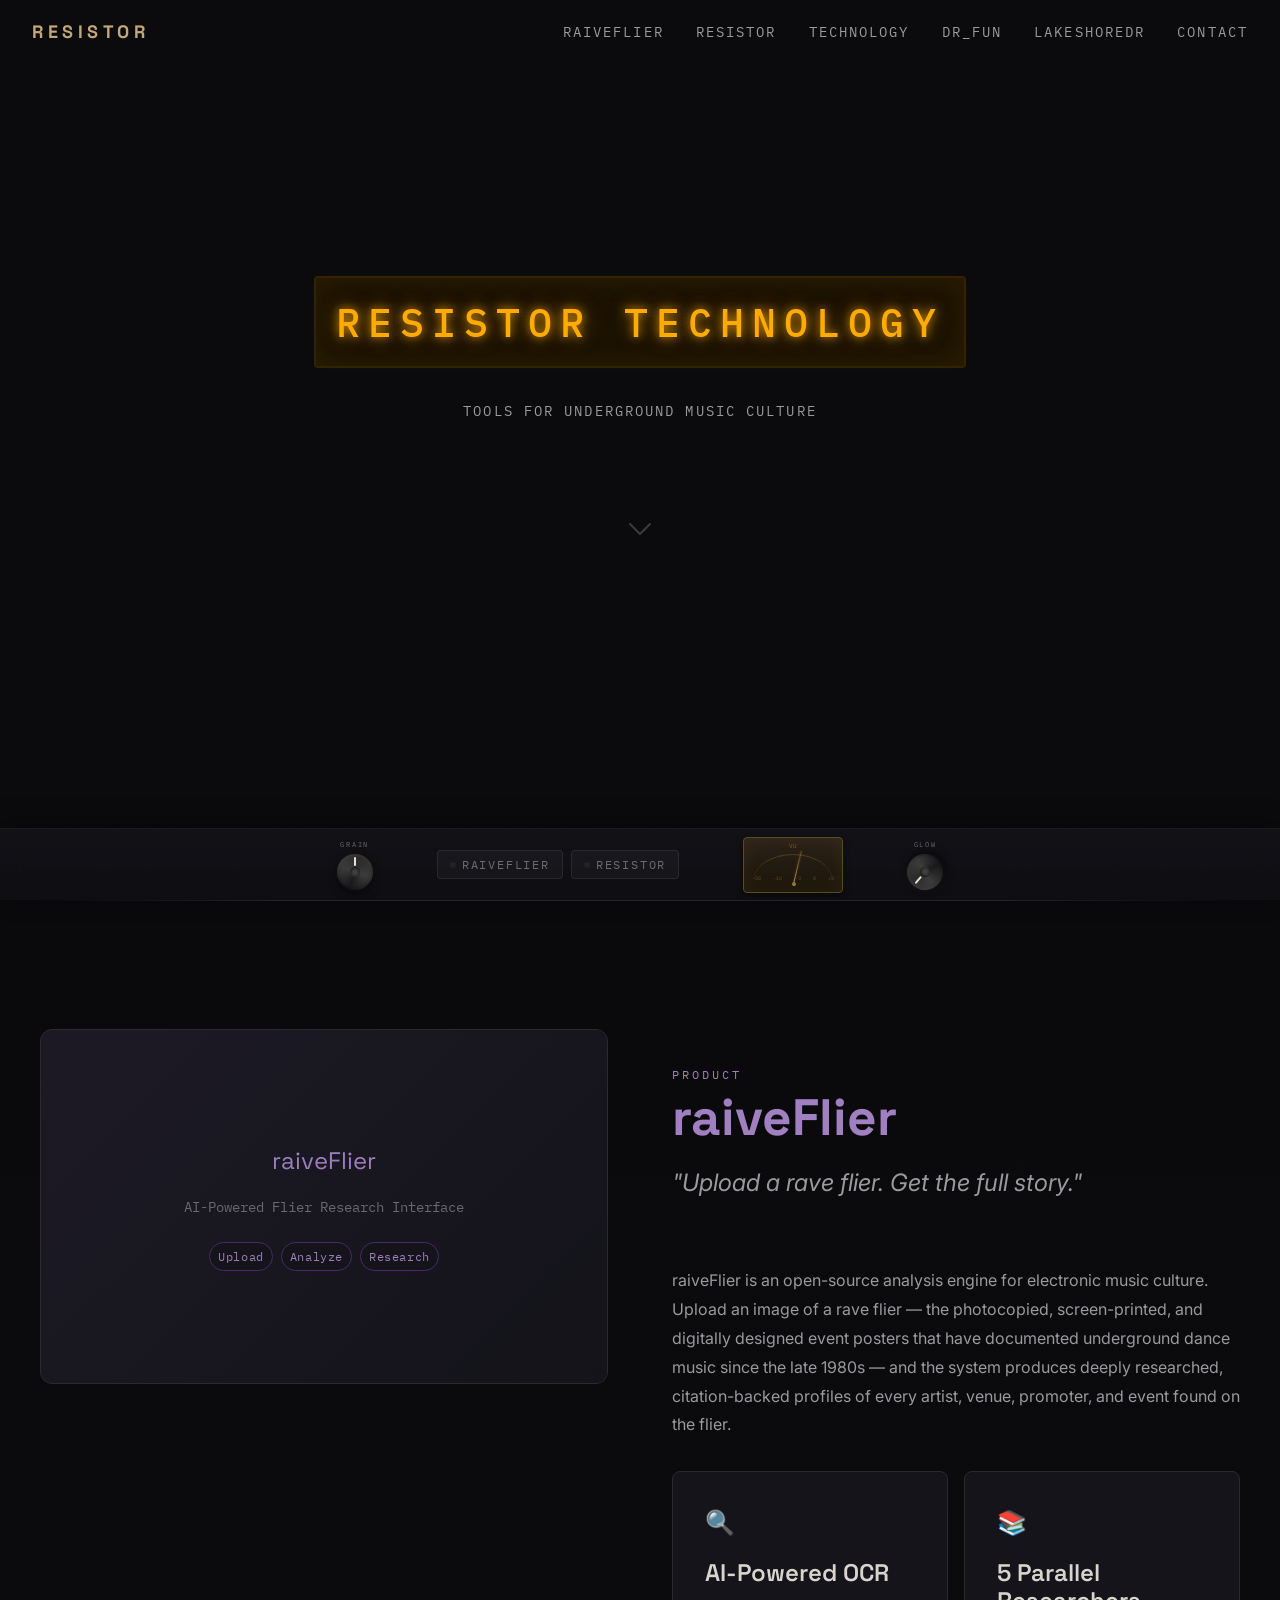
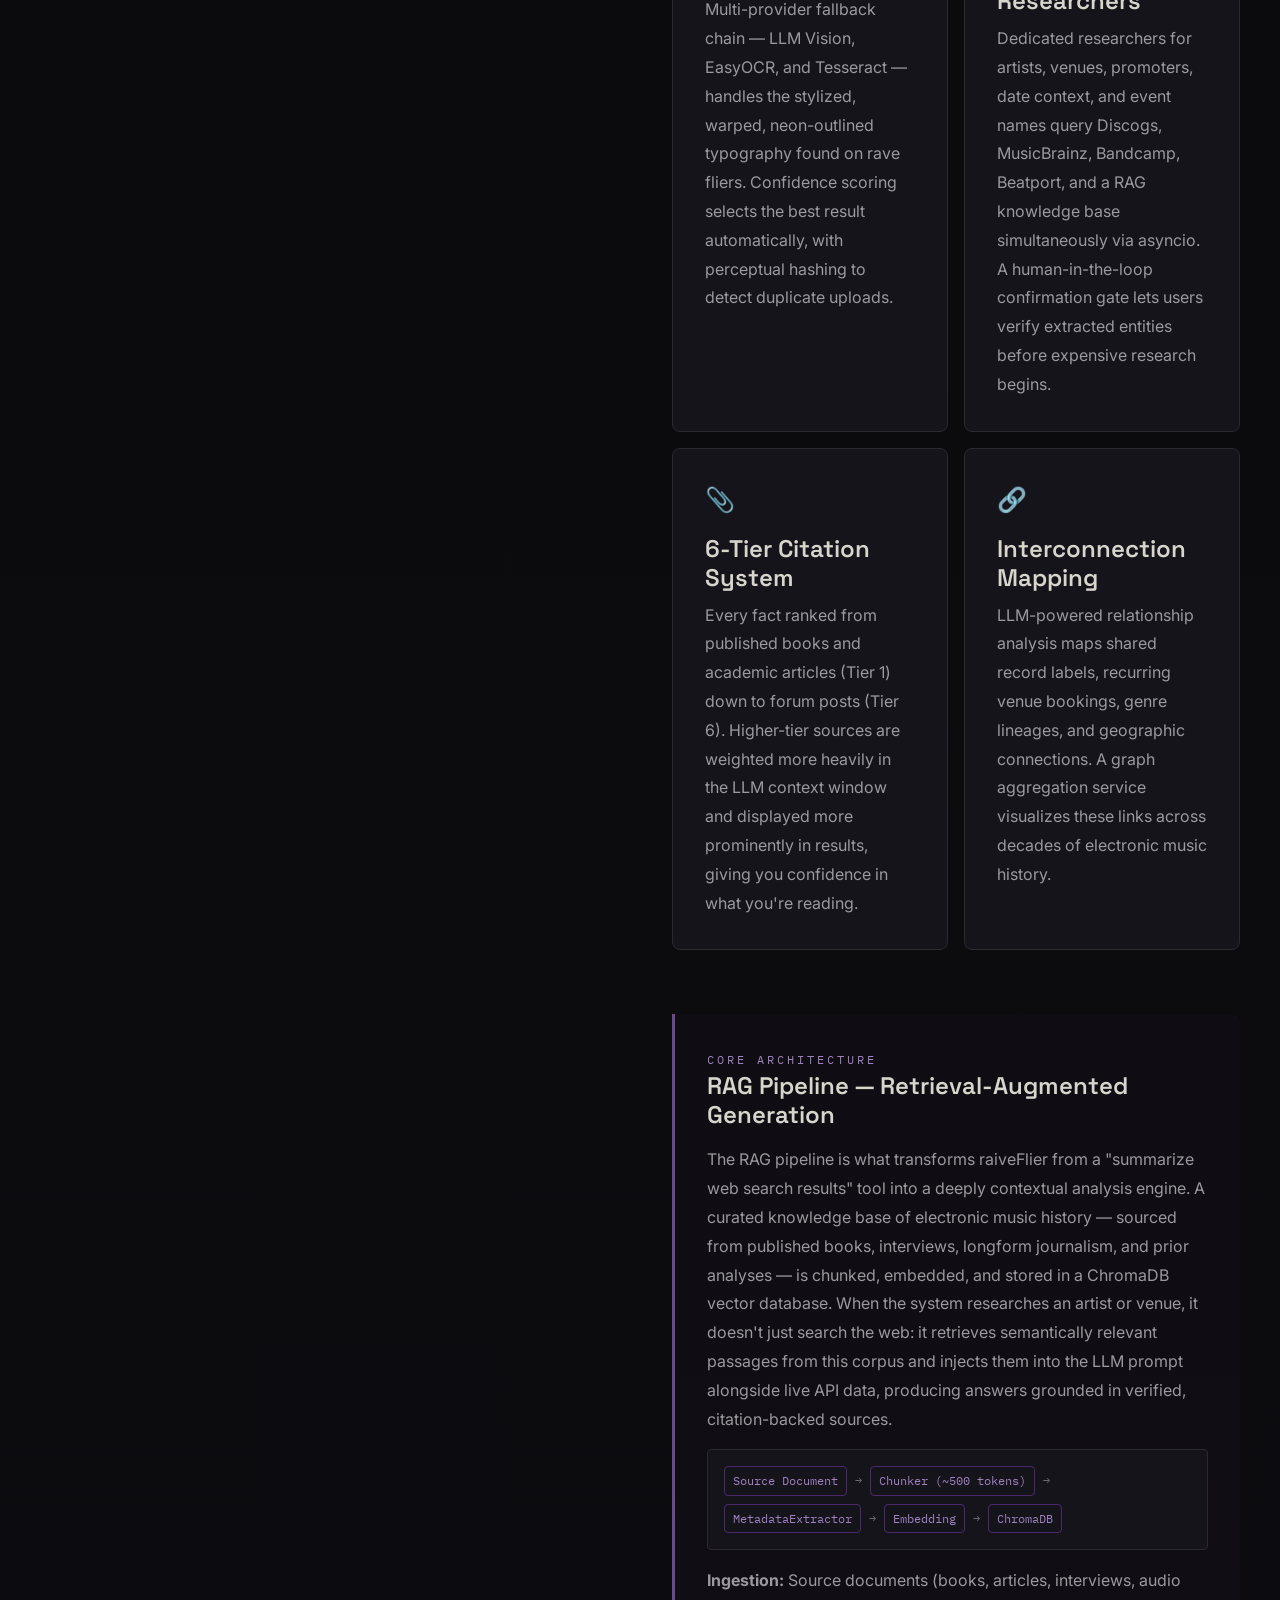
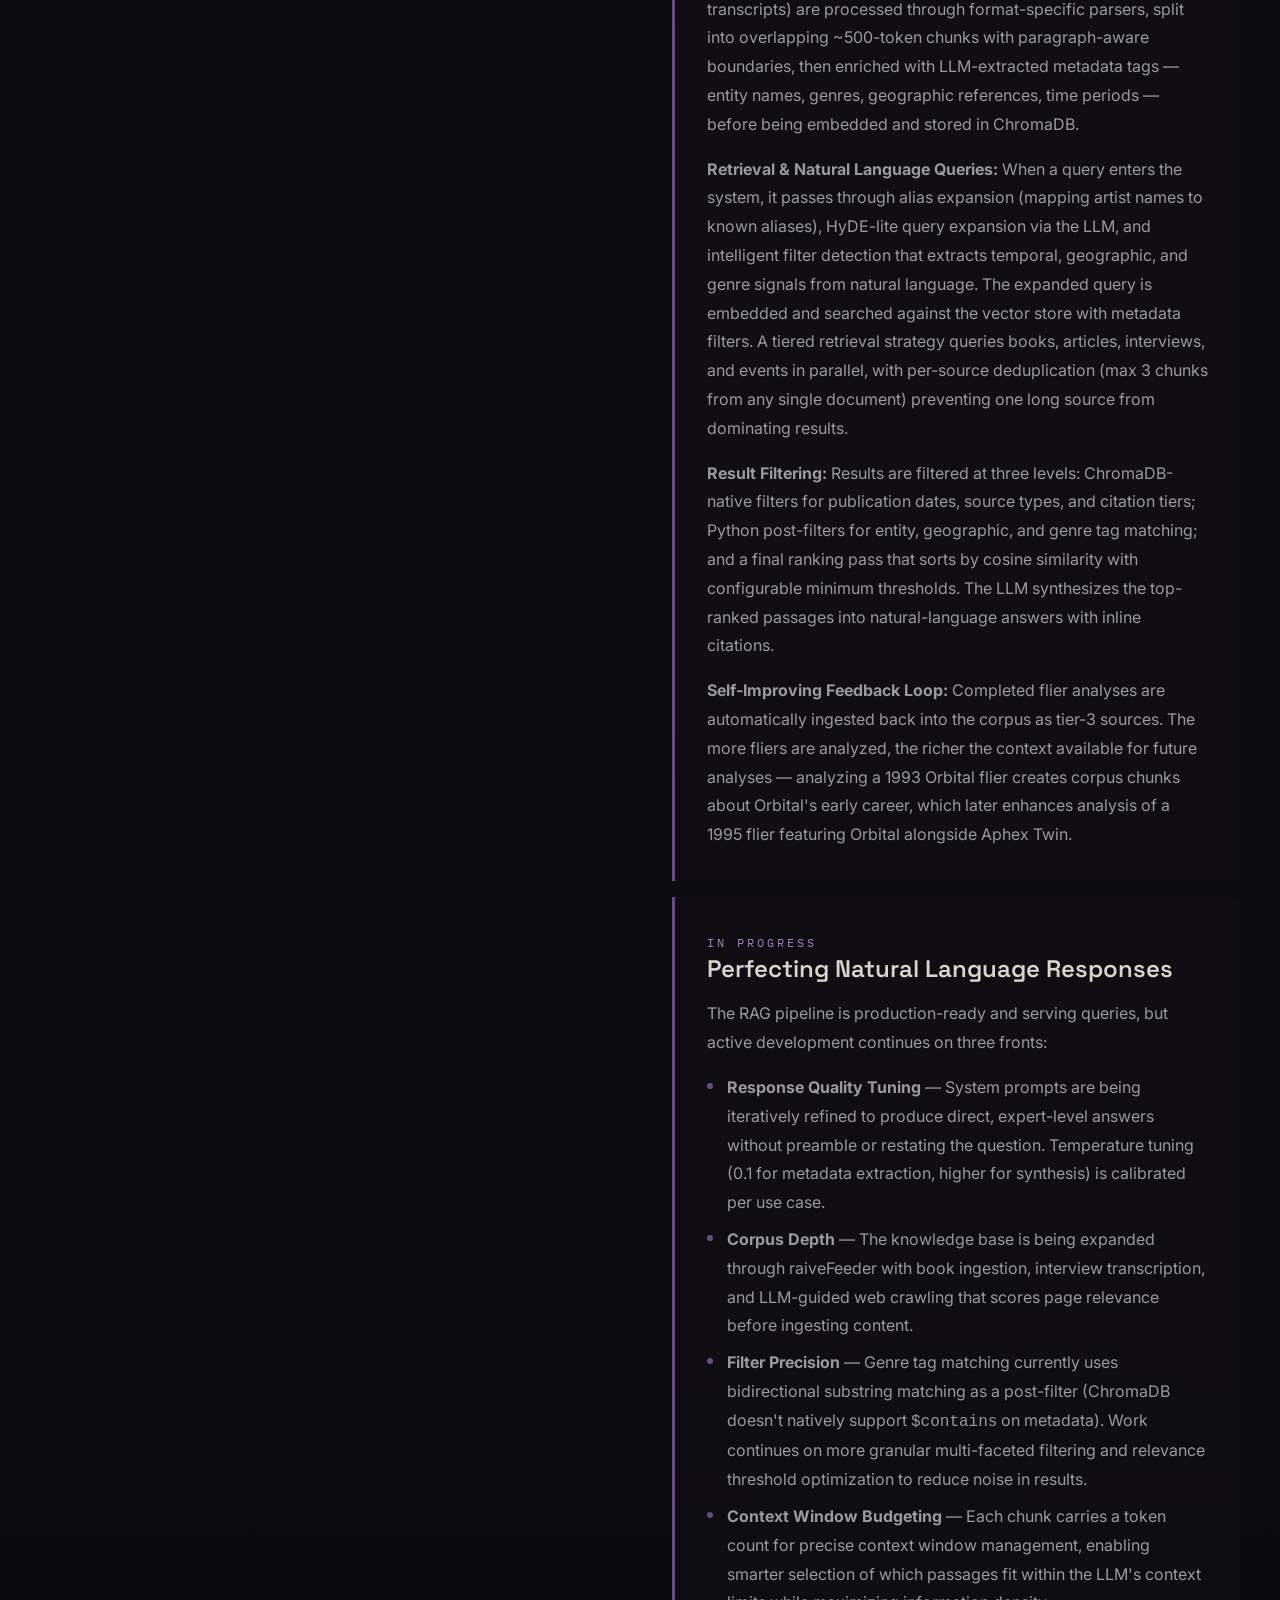
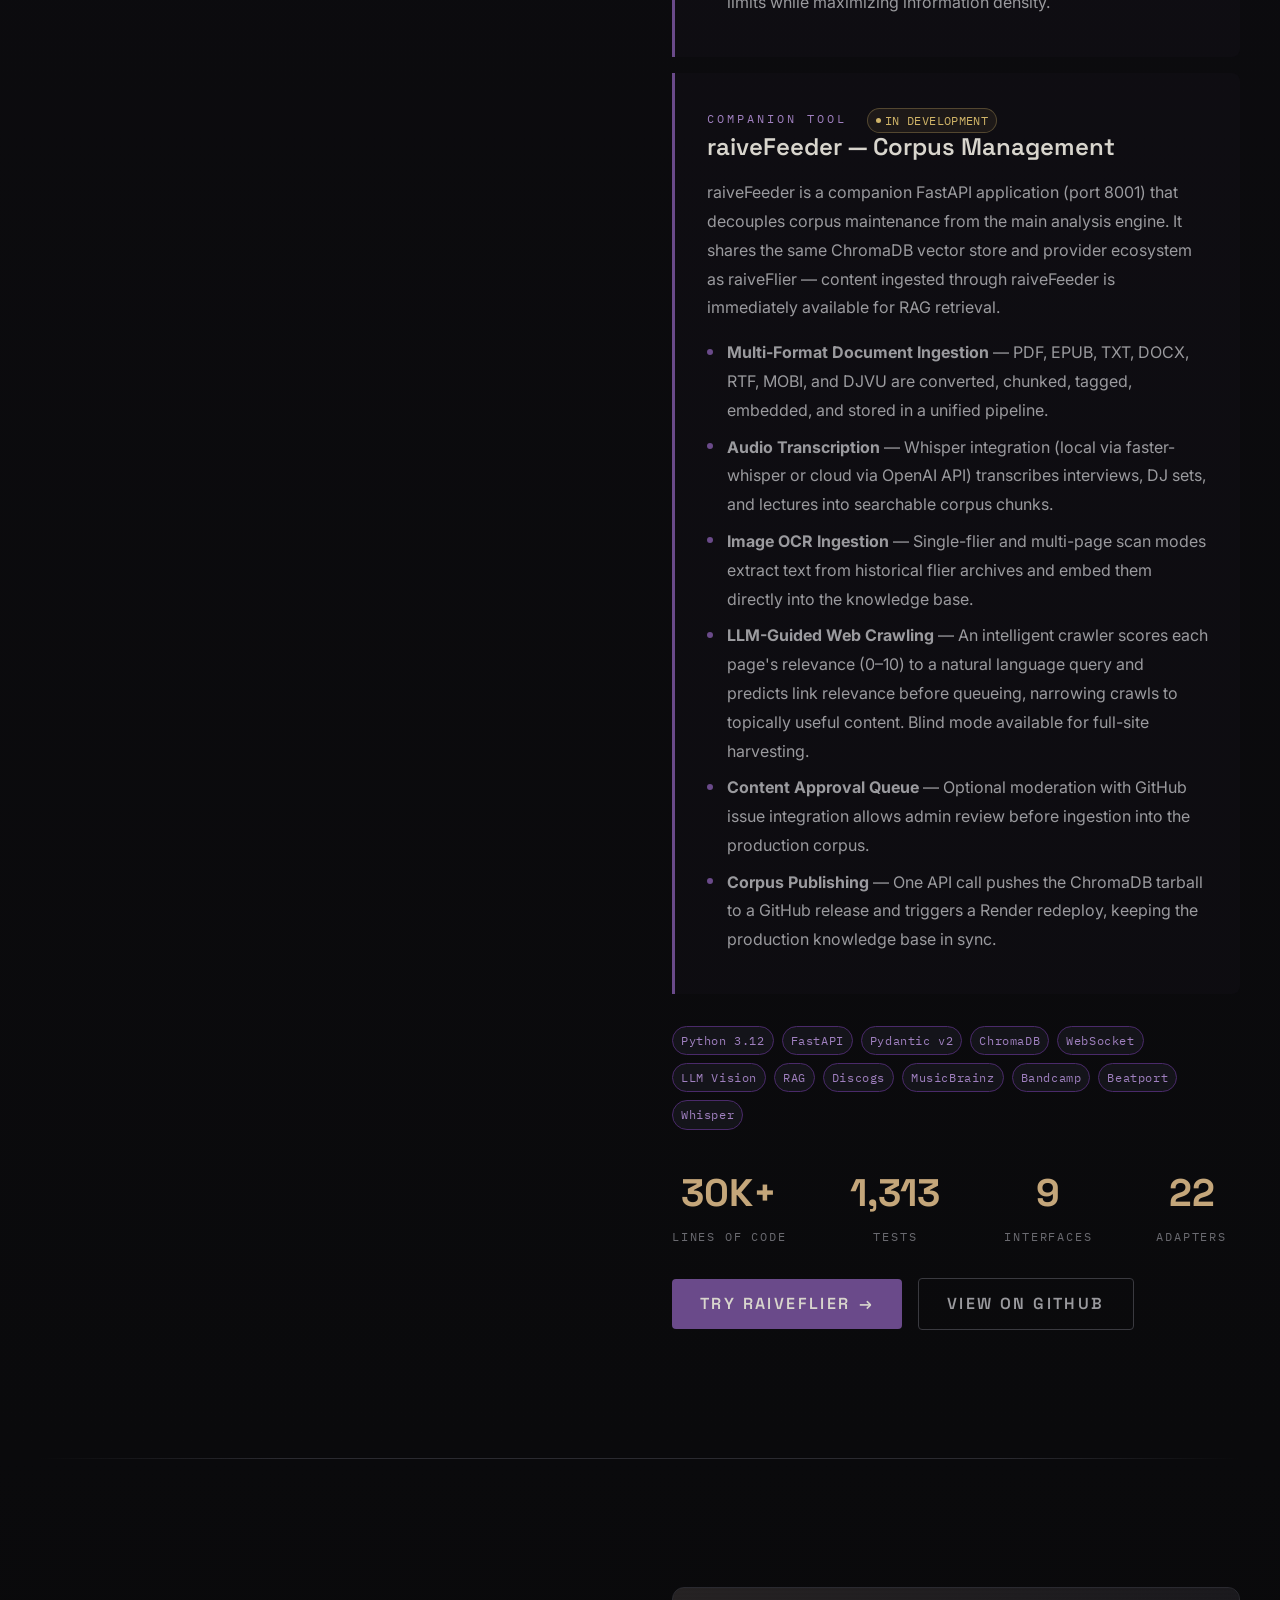
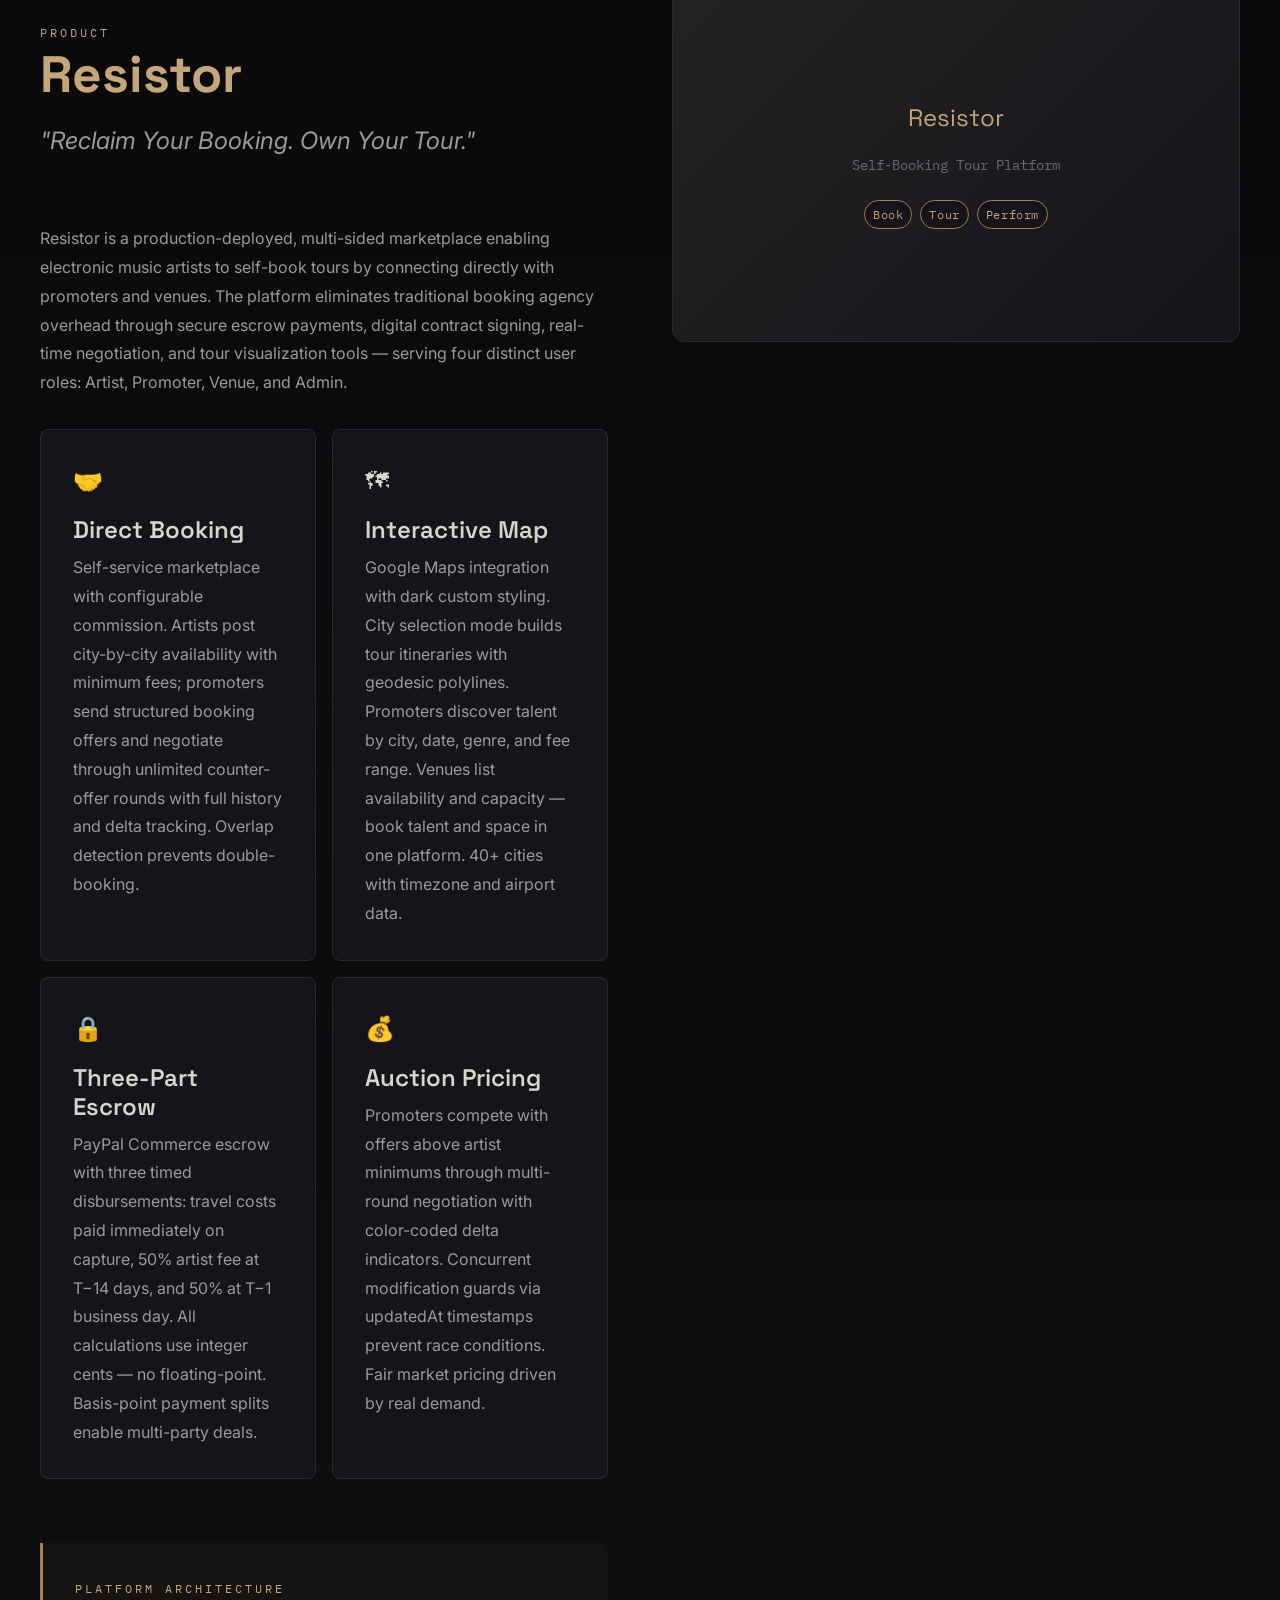
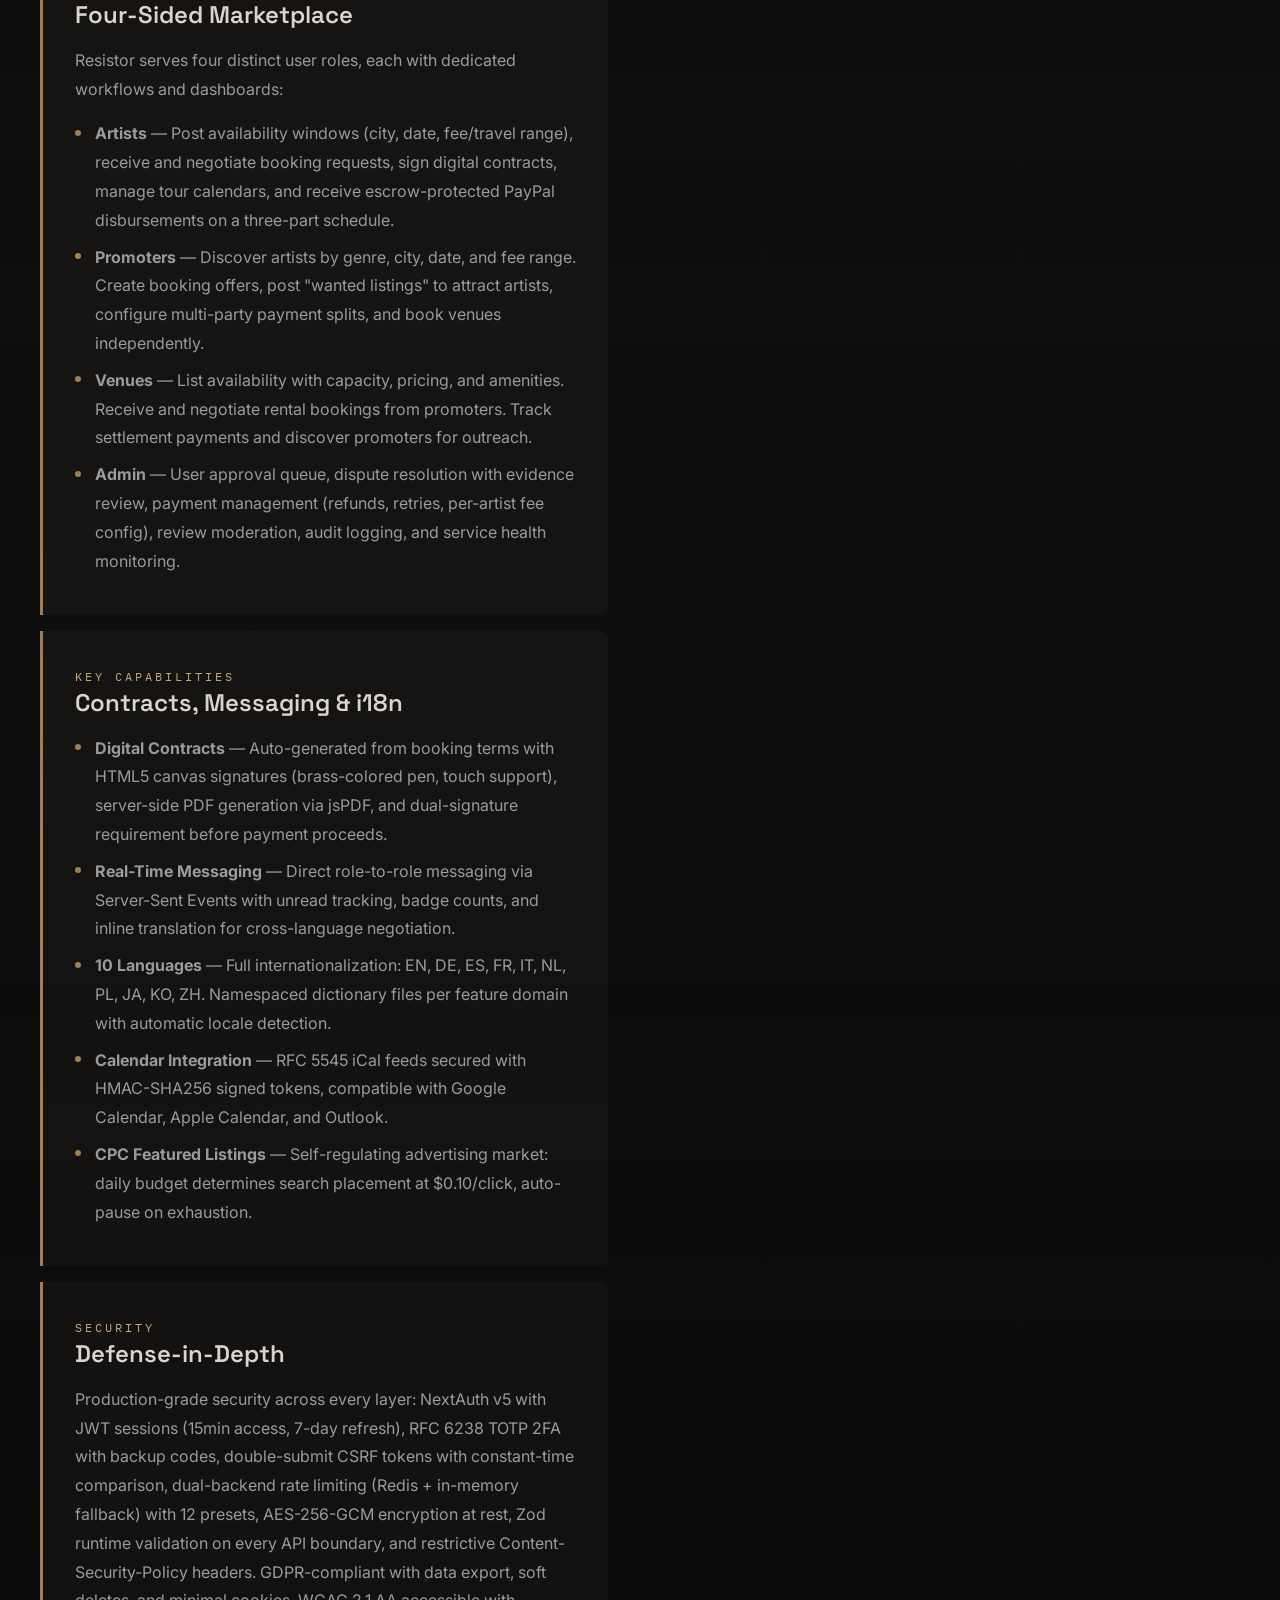
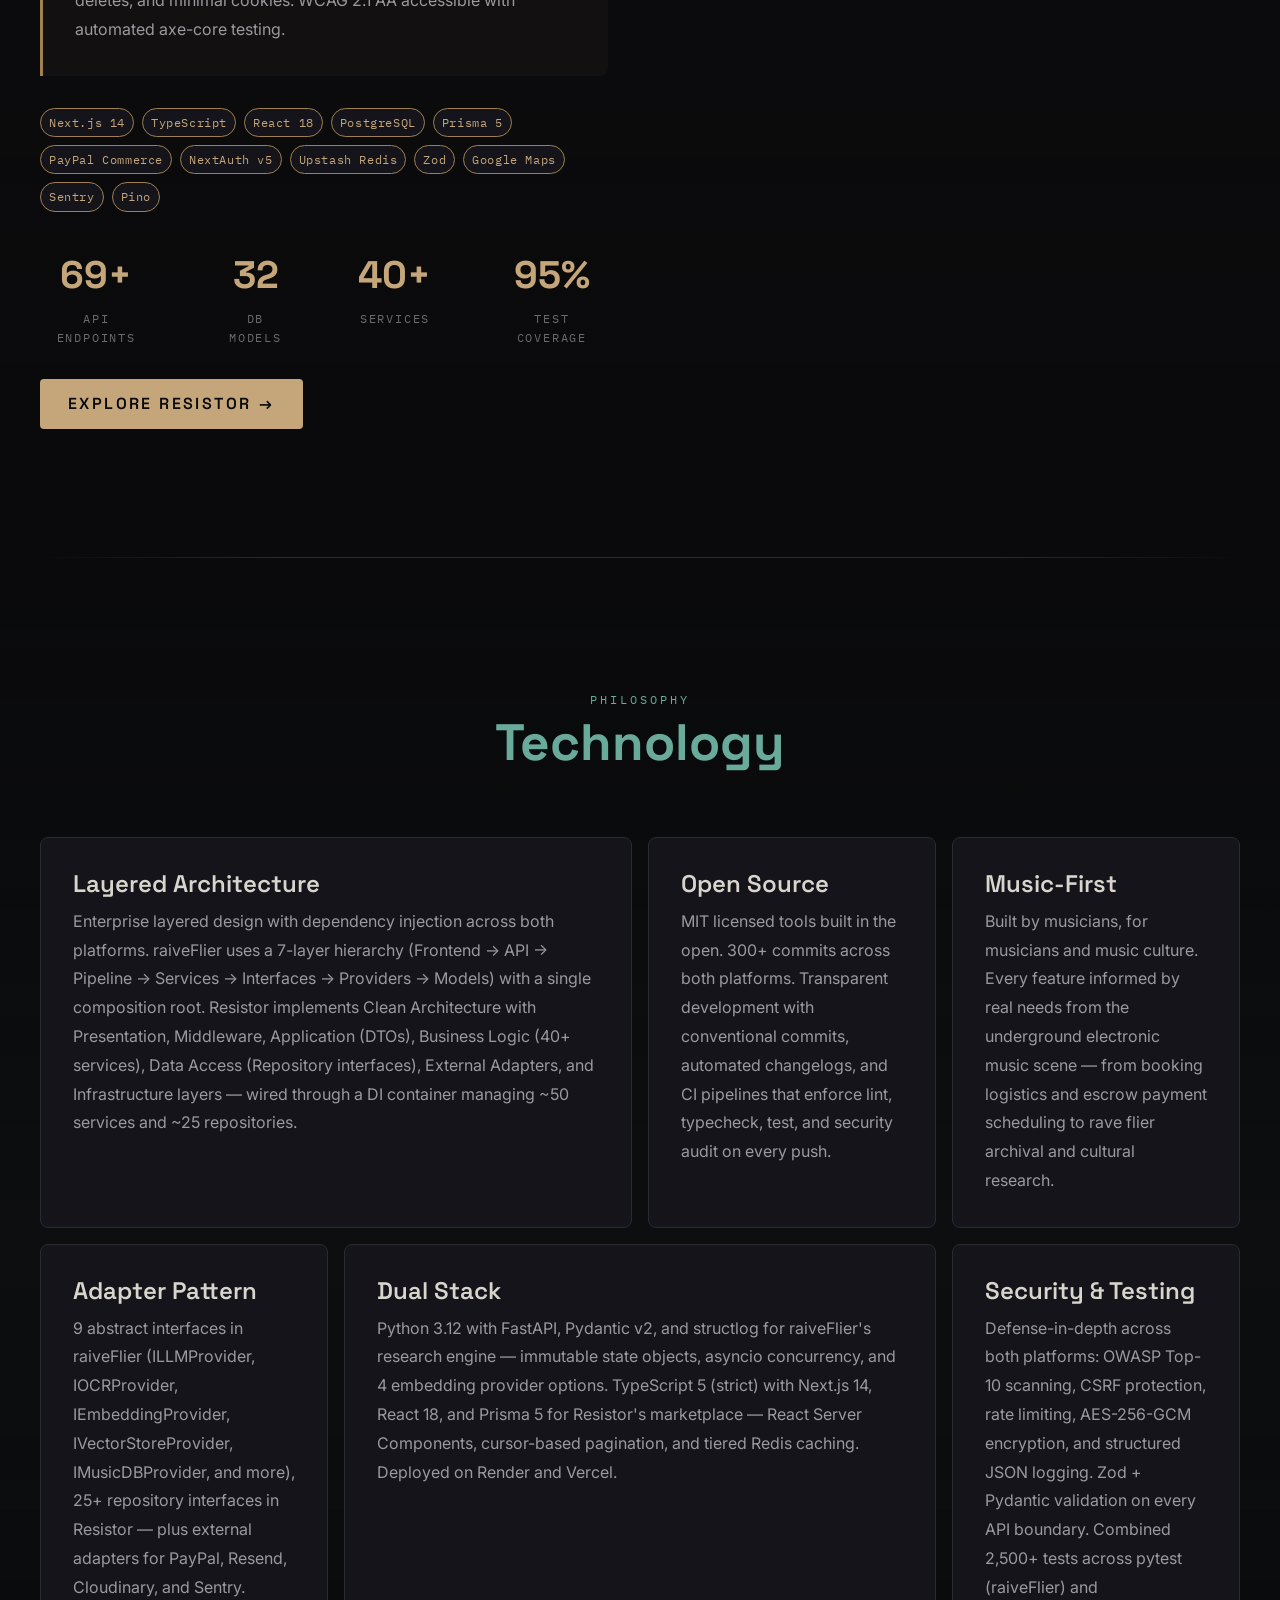
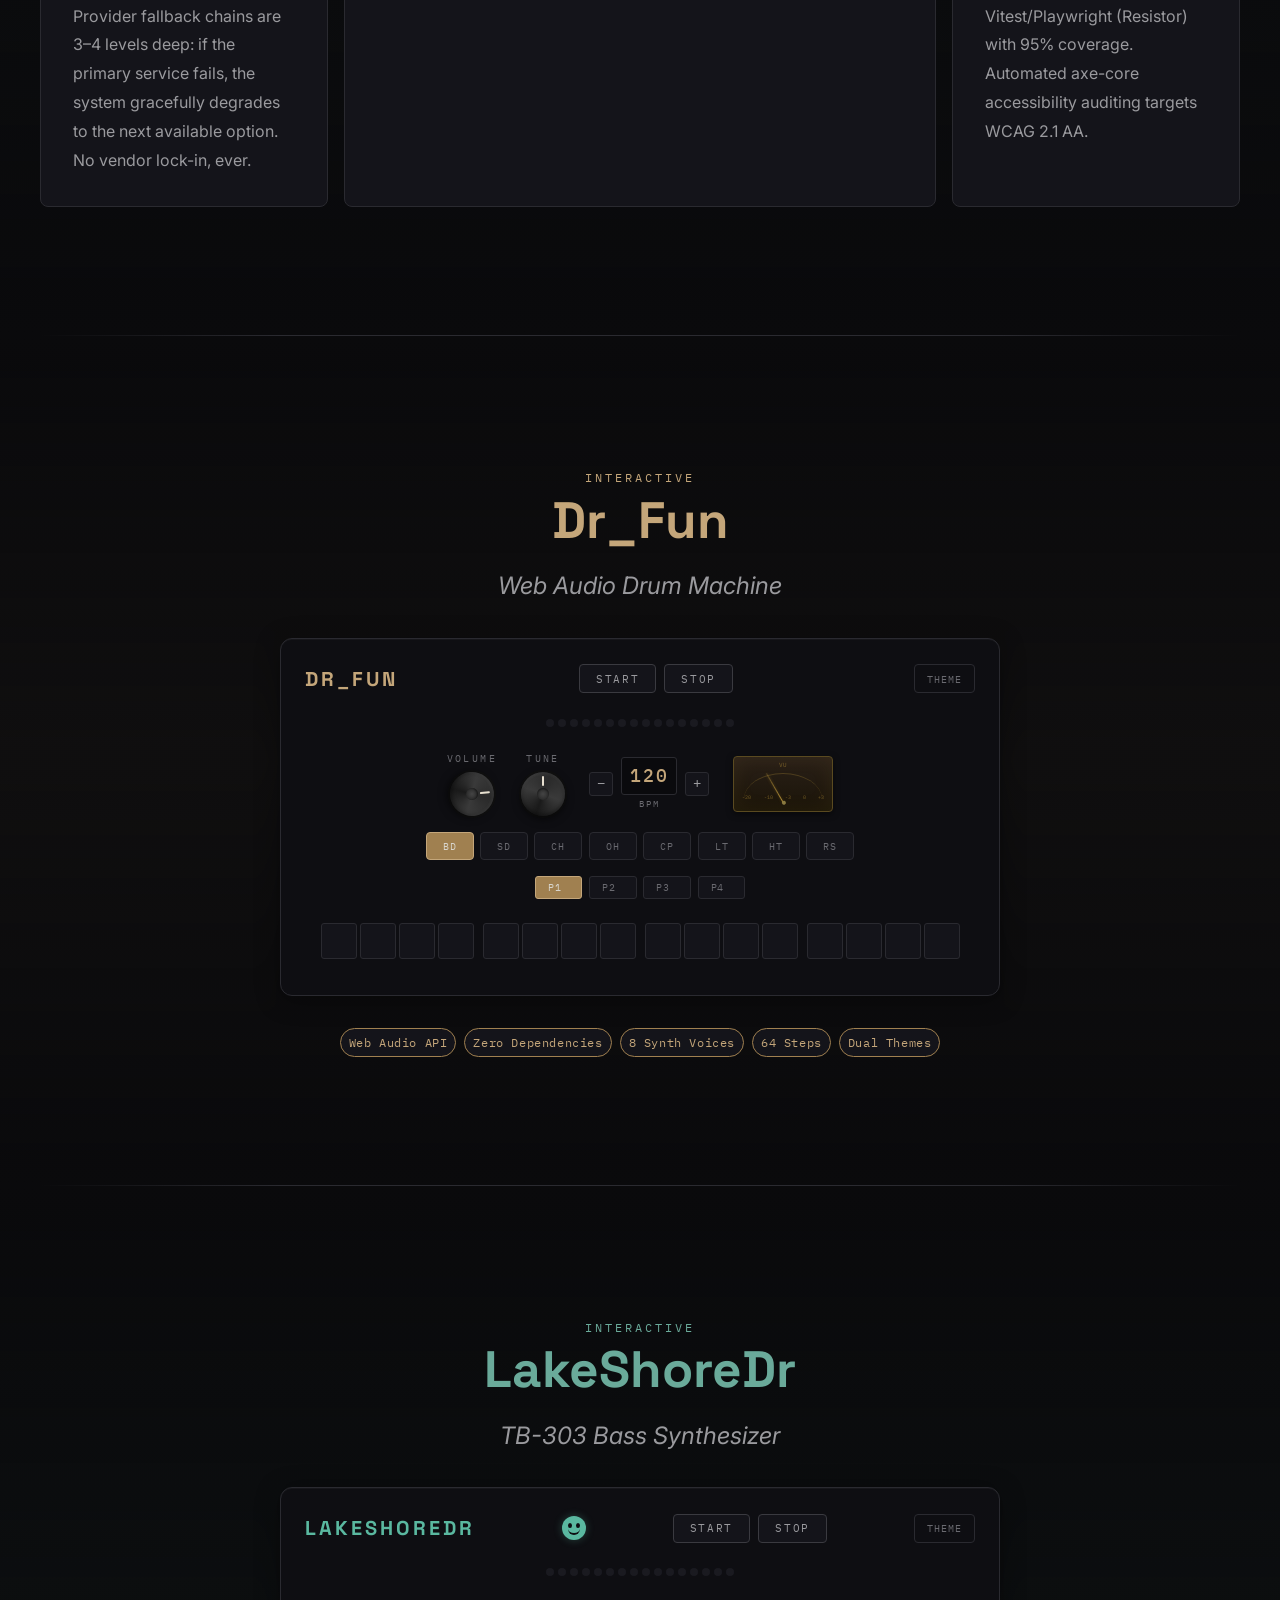
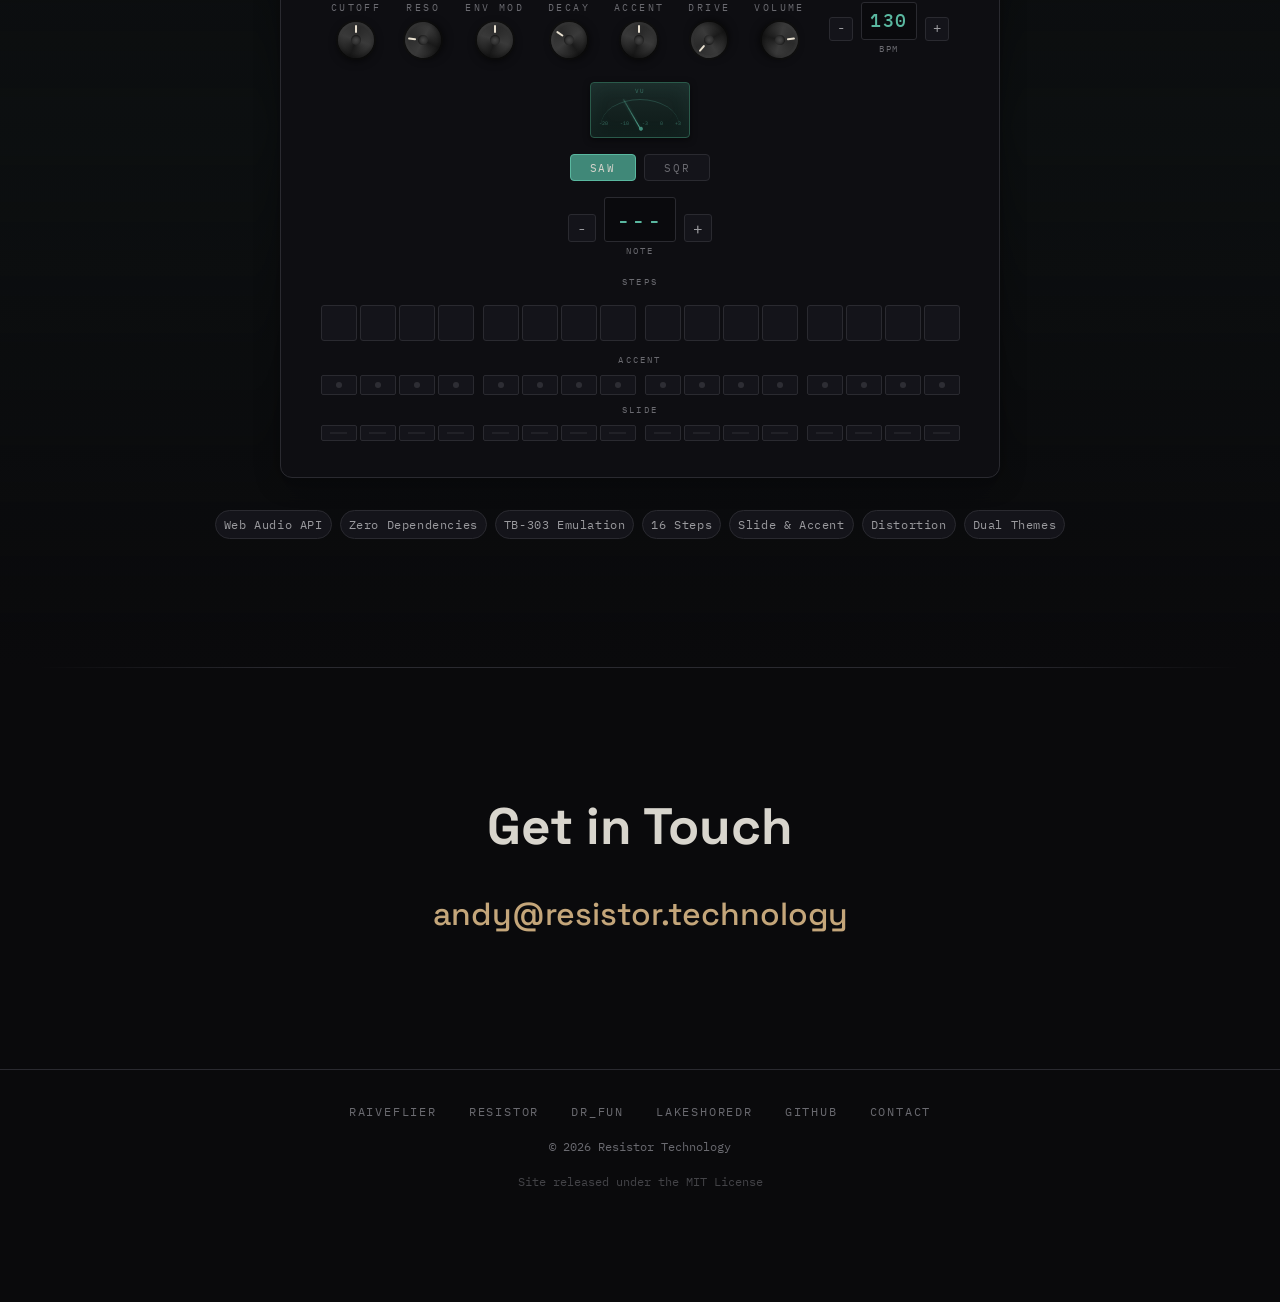
==== commit 303e972b: "feat(bass-synth): add LakeShoreDr TB-303 bass synthesizer clone Zero-dependency TB-303 emulation wit" ====
--- a/index.html
+++ b/index.html
@@ -19,6 +19,7 @@
   <link rel="stylesheet" href="css/synth-elements.css">
   <link rel="stylesheet" href="css/main.css">
   <link rel="stylesheet" href="drum-machine/drum-machine.css">
+  <link rel="stylesheet" href="bass-synth/bass-synth.css">
 </head>
 <body>
 
@@ -50,6 +51,7 @@
       <a href="#resistor" class="nav__link link-animated">Resistor</a>
       <a href="#technology" class="nav__link link-animated">Technology</a>
       <a href="#dr-fun" class="nav__link link-animated">Dr_Fun</a>
+      <a href="#lakeshoredr" class="nav__link link-animated">LakeShoreDr</a>
       <a href="#contact" class="nav__link link-animated">Contact</a>
     </div>
 
@@ -66,6 +68,7 @@
     <a href="#resistor" class="nav__mobile-link">Resistor</a>
     <a href="#technology" class="nav__mobile-link">Technology</a>
     <a href="#dr-fun" class="nav__mobile-link">Dr_Fun</a>
+    <a href="#lakeshoredr" class="nav__mobile-link">LakeShoreDr</a>
     <a href="#contact" class="nav__mobile-link">Contact</a>
   </div>
 
@@ -480,6 +483,37 @@
     </section>
 
     <!-- ============================================================
+         LakeShoreDr — TB-303 Bass Synthesizer
+         ============================================================ -->
+    <div class="section-divider" aria-hidden="true"></div>
+
+    <section id="lakeshoredr" class="section section--lakeshoredr accent-teal" aria-label="LakeShoreDr bass synthesizer">
+      <div class="section__inner">
+
+        <div class="section-header reveal" style="text-align: center; max-width: 600px; margin: 0 auto var(--space-lg);">
+          <span class="section-header__label">Interactive</span>
+          <h2 class="section-header__title">LakeShoreDr</h2>
+          <p class="section-header__tagline">TB-303 Bass Synthesizer</p>
+        </div>
+
+        <div class="reveal reveal--delay-1">
+          <div class="bass-synth" id="site-bass-synth" data-theme="bunker"></div>
+        </div>
+
+        <div class="tech-badges reveal reveal--delay-2" style="justify-content: center; margin-top: var(--space-lg);">
+          <span class="badge">Web Audio API</span>
+          <span class="badge">Zero Dependencies</span>
+          <span class="badge">TB-303 Emulation</span>
+          <span class="badge">16 Steps</span>
+          <span class="badge">Slide &amp; Accent</span>
+          <span class="badge">Distortion</span>
+          <span class="badge">Dual Themes</span>
+        </div>
+
+      </div>
+    </section>
+
+    <!-- ============================================================
          CONTACT
          ============================================================ -->
     <div class="section-divider" aria-hidden="true"></div>
@@ -507,6 +541,7 @@
         <a href="#raiveflier" class="footer__link">raiveFlier</a>
         <a href="#resistor" class="footer__link">Resistor</a>
         <a href="#dr-fun" class="footer__link">Dr_Fun</a>
+        <a href="#lakeshoredr" class="footer__link">LakeShoreDr</a>
         <a href="https://github.com/deeptechhouse" class="footer__link" target="_blank" rel="noopener noreferrer">GitHub</a>
         <a href="#contact" class="footer__link">Contact</a>
       </nav>
@@ -584,5 +619,14 @@
     }
   </script>
 
+  <!-- LakeShoreDr Bass Synth (ES Module — manual init for site integration) -->
+  <script type="module">
+    import { LakeShoreDr } from './bass-synth/js/LakeShoreDr.js';
+    const container = document.getElementById('site-bass-synth');
+    if (container) {
+      new LakeShoreDr(container, { bpm: 130, theme: 'bunker' });
+    }
+  </script>
+
 </body>
 </html>
--- a/css/main.css
+++ b/css/main.css
@@ -168,6 +168,14 @@
   background: linear-gradient(180deg,
     var(--color-bg) 0%,
     rgba(196, 166, 122, 0.03) 50%,
+    var(--color-bg) 100%
+  );
+}
+
+.section--lakeshoredr {
+  background: linear-gradient(180deg,
+    var(--color-bg) 0%,
+    rgba(90, 184, 160, 0.03) 50%,
     var(--color-bg) 100%
   );
 }
--- a/bass-synth/bass-synth.css
+++ b/bass-synth/bass-synth.css
@@ -0,0 +1,1052 @@
+/* ============================================================
+   BASS-SYNTH.CSS — LakeShoreDr Bass Synth Styles
+   Resistor Technology · resistor.technology
+
+   Two themes: "bunker" (site default) and "vintage" (classic 303).
+   All custom properties prefixed --bs-* to avoid conflicts.
+   All classes BEM-prefixed bs__ to avoid conflicts.
+   ============================================================ */
+
+/* --- Theme: Bunker (default — dark teal/brass) --- */
+.bass-synth,
+.bass-synth[data-theme="bunker"] {
+  --bs-bg:              #0e0e12;
+  --bs-surface:         #14141a;
+  --bs-surface-raised:  #1e1e24;
+  --bs-border:          #2a2a30;
+  --bs-border-light:    #3a3a40;
+  --bs-text:            #d8d5cd;
+  --bs-text-secondary:  #9a9a9e;
+  --bs-text-muted:      #6a6a70;
+  --bs-accent:          #5ab8a0;
+  --bs-accent-light:    #70d0b8;
+  --bs-accent-dark:     #408878;
+
+  /* Step group colors (4 groups of 4) */
+  --bs-step-g1:         #5ab8a0;   /* teal */
+  --bs-step-g2:         #a080c0;   /* amethyst */
+  --bs-step-g3:         #c4a67a;   /* brass */
+  --bs-step-g4:         #9a9a9e;   /* silver */
+
+  /* VU meter */
+  --bs-vu-bg:           linear-gradient(to bottom, #1a2a28, #0e1a18);
+  --bs-vu-border:       #2a5a4a;
+  --bs-vu-text:         rgba(90, 184, 160, 0.5);
+  --bs-vu-needle:       rgba(90, 184, 160, 0.9);
+  --bs-vu-needle-tip:   rgba(90, 184, 160, 0.3);
+  --bs-vu-scale:        rgba(90, 184, 160, 0.25);
+  --bs-vu-hub:          #408878;
+
+  /* LED */
+  --bs-led-on:          #5ab8a0;
+  --bs-led-off:         #1a1a20;
+  --bs-led-glow:        rgba(90, 184, 160, 0.6);
+
+  /* Fonts */
+  --bs-font-display:    'Space Grotesk', sans-serif;
+  --bs-font-mono:       'IBM Plex Mono', monospace;
+}
+
+/* --- Theme: Vintage (classic silver-face 303) --- */
+.bass-synth[data-theme="vintage"] {
+  --bs-bg:              #e8e0c8;
+  --bs-surface:         #d8d0b8;
+  --bs-surface-raised:  #c8c0a8;
+  --bs-border:          #b0a890;
+  --bs-border-light:    #c8c0a8;
+  --bs-text:            #2a2018;
+  --bs-text-secondary:  #504030;
+  --bs-text-muted:      #8a7a68;
+  --bs-accent:          #c04020;
+  --bs-accent-light:    #e05030;
+  --bs-accent-dark:     #903018;
+
+  /* Classic 303 step colors */
+  --bs-step-g1:         #c04020;   /* red */
+  --bs-step-g2:         #d07020;   /* orange */
+  --bs-step-g3:         #c0a020;   /* gold */
+  --bs-step-g4:         #504030;   /* brown */
+
+  /* VU meter — cream face */
+  --bs-vu-bg:           linear-gradient(to bottom, #f5f0e0, #e8e0c8);
+  --bs-vu-border:       #a09070;
+  --bs-vu-text:         rgba(40, 30, 20, 0.6);
+  --bs-vu-needle:       rgba(20, 15, 10, 0.9);
+  --bs-vu-needle-tip:   rgba(20, 15, 10, 0.3);
+  --bs-vu-scale:        rgba(40, 30, 20, 0.25);
+  --bs-vu-hub:          #504030;
+
+  /* LED */
+  --bs-led-on:          #c04020;
+  --bs-led-off:         #c8b8a0;
+  --bs-led-glow:        rgba(192, 64, 32, 0.6);
+
+  /* Fonts — fallback stack */
+  --bs-font-display:    Helvetica, Arial, sans-serif;
+  --bs-font-mono:       'Courier New', Courier, monospace;
+}
+
+/* ============================================================
+   CONTAINER
+   ============================================================ */
+
+.bass-synth {
+  background: var(--bs-bg);
+  border: 1px solid var(--bs-border);
+  border-radius: 12px;
+  padding: 1.5rem;
+  max-width: 720px;
+  margin: 0 auto;
+  font-family: var(--bs-font-mono);
+  color: var(--bs-text);
+  user-select: none;
+  -webkit-user-select: none;
+  box-shadow:
+    0 4px 24px rgba(0, 0, 0, 0.4),
+    inset 0 1px 0 rgba(255, 255, 255, 0.04);
+}
+
+/* ============================================================
+   HEADER ROW
+   ============================================================ */
+
+.bs__header {
+  display: flex;
+  align-items: center;
+  justify-content: space-between;
+  margin-bottom: 1rem;
+  gap: 0.75rem;
+  flex-wrap: wrap;
+}
+
+.bs__title {
+  font-family: var(--bs-font-display);
+  font-size: 1.25rem;
+  font-weight: 700;
+  letter-spacing: 0.15em;
+  text-transform: uppercase;
+  color: var(--bs-accent);
+}
+
+/* --- Acid Smiley (303 culture nod) --- */
+
+.bs__smiley {
+  display: inline-block;
+  width: 24px;
+  height: 24px;
+  border-radius: 50%;
+  background: var(--bs-accent);
+  position: relative;
+  flex-shrink: 0;
+  box-shadow: 0 0 8px rgba(90, 184, 160, 0.3);
+  transition: box-shadow 300ms, transform 300ms;
+}
+
+.bs__smiley:hover {
+  box-shadow: 0 0 14px rgba(90, 184, 160, 0.5);
+  transform: scale(1.1);
+}
+
+.bs__smiley-eye {
+  position: absolute;
+  width: 4px;
+  height: 5px;
+  border-radius: 50%;
+  background: var(--bs-bg);
+  top: 7px;
+}
+
+.bs__smiley-eye--l { left: 6px; }
+.bs__smiley-eye--r { right: 6px; }
+
+.bs__smiley-mouth {
+  position: absolute;
+  bottom: 5px;
+  left: 50%;
+  transform: translateX(-50%);
+  width: 12px;
+  height: 6px;
+  border-bottom: 2.5px solid var(--bs-bg);
+  border-radius: 0 0 6px 6px;
+}
+
+.bass-synth[data-theme="bunker"] .bs__smiley {
+  box-shadow: 0 0 8px rgba(90, 184, 160, 0.3);
+}
+
+.bass-synth[data-theme="vintage"] .bs__smiley {
+  box-shadow: 0 0 8px rgba(192, 64, 32, 0.3);
+}
+
+.bs__transport {
+  display: flex;
+  gap: 0.5rem;
+}
+
+.bs__btn {
+  padding: 0.4rem 1rem;
+  border: 1px solid var(--bs-border-light);
+  border-radius: 4px;
+  background: var(--bs-surface);
+  color: var(--bs-text-secondary);
+  font-family: var(--bs-font-mono);
+  font-size: 0.7rem;
+  text-transform: uppercase;
+  letter-spacing: 0.15em;
+  cursor: pointer;
+  transition: background 150ms, border-color 150ms, color 150ms;
+}
+
+.bs__btn:hover {
+  background: var(--bs-surface-raised);
+  border-color: var(--bs-accent);
+  color: var(--bs-text);
+}
+
+.bs__btn:focus-visible {
+  outline: 2px solid var(--bs-accent);
+  outline-offset: 2px;
+}
+
+.bs__btn.is-active {
+  background: var(--bs-accent);
+  border-color: var(--bs-accent);
+  color: var(--bs-bg);
+}
+
+.bs__theme-toggle {
+  padding: 0.4rem 0.75rem;
+  border: 1px solid var(--bs-border);
+  border-radius: 4px;
+  background: transparent;
+  color: var(--bs-text-muted);
+  font-family: var(--bs-font-mono);
+  font-size: 0.65rem;
+  letter-spacing: 0.1em;
+  text-transform: uppercase;
+  cursor: pointer;
+  transition: color 150ms, border-color 150ms;
+}
+
+.bs__theme-toggle:hover {
+  color: var(--bs-text);
+  border-color: var(--bs-border-light);
+}
+
+.bs__theme-toggle:focus-visible {
+  outline: 2px solid var(--bs-accent);
+  outline-offset: 2px;
+}
+
+/* ============================================================
+   LED STRIP — 16 position indicators
+   ============================================================ */
+
+.bs__leds {
+  display: flex;
+  gap: 4px;
+  justify-content: center;
+  margin-bottom: 1rem;
+  padding: 0.5rem 0;
+}
+
+.bs__led {
+  width: 8px;
+  height: 8px;
+  border-radius: 50%;
+  background: var(--bs-led-off);
+  transition: background 80ms, box-shadow 80ms;
+  flex-shrink: 0;
+}
+
+.bs__led.is-active {
+  background: var(--bs-led-on);
+  box-shadow: 0 0 6px var(--bs-led-glow), 0 0 12px var(--bs-led-glow);
+}
+
+/* ============================================================
+   CONTROLS ROW — Knobs, BPM, VU Meter
+   ============================================================ */
+
+.bs__controls {
+  display: flex;
+  align-items: center;
+  justify-content: center;
+  gap: 1.5rem;
+  margin-bottom: 1rem;
+  flex-wrap: wrap;
+}
+
+.bs__knob-container {
+  display: flex;
+  flex-direction: column;
+  align-items: center;
+  gap: 0.25rem;
+}
+
+/* --- Rotary Knob (matches site knob style) --- */
+
+.bs__knob-wrap {
+  display: flex;
+  flex-direction: column;
+  align-items: center;
+  gap: 0.4rem;
+  cursor: grab;
+  touch-action: none;
+  user-select: none;
+  outline: none;
+}
+
+.bs__knob-wrap:active {
+  cursor: grabbing;
+}
+
+.bs__knob-wrap.is-active {
+  cursor: grabbing;
+}
+
+.bs__knob-label {
+  font-family: var(--bs-font-mono);
+  font-size: 0.6rem;
+  text-transform: uppercase;
+  letter-spacing: 0.25em;
+  color: var(--bs-text-muted);
+  text-align: center;
+}
+
+.bs__knob {
+  width: 44px;
+  height: 44px;
+  border-radius: 50%;
+  position: relative;
+  background: conic-gradient(from 200deg, #1a1a1a, #3a3a3a 90deg, #2a2a2a 180deg, #3a3a3a 270deg, #1a1a1a);
+  box-shadow:
+    0 3px 8px rgba(0, 0, 0, 0.6),
+    inset 0 -2px 4px rgba(0, 0, 0, 0.4),
+    inset 0 2px 3px rgba(255, 255, 255, 0.06),
+    0 0 0 2px #111;
+  transition: box-shadow 150ms;
+}
+
+.bs__knob:hover {
+  box-shadow:
+    0 3px 8px rgba(0, 0, 0, 0.6),
+    inset 0 -2px 4px rgba(0, 0, 0, 0.4),
+    inset 0 2px 3px rgba(255, 255, 255, 0.06),
+    0 0 0 2px #111,
+    0 0 12px rgba(90, 184, 160, 0.2);
+}
+
+.bs__knob-wrap:focus-visible .bs__knob {
+  box-shadow:
+    0 3px 8px rgba(0, 0, 0, 0.6),
+    inset 0 -2px 4px rgba(0, 0, 0, 0.4),
+    inset 0 2px 3px rgba(255, 255, 255, 0.06),
+    0 0 0 3px var(--bs-accent);
+}
+
+/* Knob hub */
+.bs__knob-cap {
+  position: absolute;
+  top: 50%;
+  left: 50%;
+  transform: translate(-50%, -50%);
+  width: 12px;
+  height: 12px;
+  background: radial-gradient(circle, #444, #222);
+  border-radius: 50%;
+  box-shadow: inset 0 1px 2px rgba(0, 0, 0, 0.5);
+}
+
+/* Knob pointer */
+.bs__knob::after {
+  content: '';
+  position: absolute;
+  top: 4px;
+  left: 50%;
+  transform: translateX(-50%);
+  width: 2px;
+  height: 10px;
+  background: #e8e0d0;
+  border-radius: 1px;
+}
+
+.bs__knob--small {
+  /* Smaller knob variant */
+}
+
+.bs__knob--small .bs__knob {
+  width: 36px;
+  height: 36px;
+}
+
+.bs__knob--small .bs__knob::after {
+  top: 3px;
+  height: 8px;
+}
+
+.bs__knob--small .bs__knob-cap {
+  width: 10px;
+  height: 10px;
+}
+
+/* --- BPM Display --- */
+
+.bs__bpm-display {
+  display: flex;
+  align-items: center;
+  gap: 0.5rem;
+}
+
+.bs__bpm-value {
+  font-family: var(--bs-font-mono);
+  font-size: 1.1rem;
+  font-weight: 500;
+  letter-spacing: 0.1em;
+  color: var(--bs-accent);
+  min-width: 3ch;
+  text-align: center;
+  background: rgba(0, 0, 0, 0.3);
+  padding: 0.25rem 0.5rem;
+  border: 1px solid var(--bs-border);
+  border-radius: 3px;
+}
+
+.bs__bpm-label {
+  font-size: 0.55rem;
+  text-transform: uppercase;
+  letter-spacing: 0.2em;
+  color: var(--bs-text-muted);
+}
+
+.bs__bpm-btn {
+  width: 24px;
+  height: 24px;
+  display: flex;
+  align-items: center;
+  justify-content: center;
+  border: 1px solid var(--bs-border);
+  border-radius: 3px;
+  background: var(--bs-surface);
+  color: var(--bs-text-secondary);
+  font-size: 0.85rem;
+  cursor: pointer;
+  transition: background 150ms, color 150ms;
+  line-height: 1;
+}
+
+.bs__bpm-btn:hover {
+  background: var(--bs-surface-raised);
+  color: var(--bs-text);
+}
+
+.bs__bpm-btn:focus-visible {
+  outline: 2px solid var(--bs-accent);
+  outline-offset: 1px;
+}
+
+/* --- VU Meter Container --- */
+
+.bs__vu-container {
+  flex-shrink: 0;
+}
+
+.bs__vu-meter {
+  width: 100px;
+  height: 56px;
+  background: var(--bs-vu-bg);
+  border: 1px solid var(--bs-vu-border);
+  border-radius: 4px;
+  position: relative;
+  overflow: hidden;
+  flex-shrink: 0;
+  box-shadow:
+    0 2px 6px rgba(0, 0, 0, 0.5),
+    inset 0 0 20px rgba(90, 184, 160, 0.08);
+}
+
+.bs__vu-face {
+  position: absolute;
+  top: 4px;
+  left: 50%;
+  transform: translateX(-50%);
+  font-family: var(--bs-font-mono);
+  font-size: 6px;
+  color: var(--bs-vu-text);
+  letter-spacing: 0.1em;
+  text-transform: uppercase;
+}
+
+.bs__vu-scale {
+  position: absolute;
+  bottom: 12px;
+  left: 10px;
+  right: 10px;
+  height: 26px;
+  border-top: 1px solid var(--bs-vu-scale);
+  border-radius: 50% 50% 0 0 / 100% 100% 0 0;
+}
+
+.bs__vu-marks {
+  position: absolute;
+  bottom: 10px;
+  left: 8px;
+  right: 8px;
+  display: flex;
+  justify-content: space-between;
+  font-family: var(--bs-font-mono);
+  font-size: 5px;
+  color: var(--bs-vu-text);
+}
+
+.bs__vu-needle {
+  position: absolute;
+  bottom: 8px;
+  left: 50%;
+  width: 1px;
+  height: 34px;
+  background: linear-gradient(to top, var(--bs-vu-needle), var(--bs-vu-needle-tip));
+  transform-origin: bottom center;
+  transform: rotate(-30deg);
+  box-shadow: 0 0 3px rgba(90, 184, 160, 0.3);
+}
+
+.bs__vu-needle::after {
+  content: '';
+  position: absolute;
+  bottom: -2px;
+  left: 50%;
+  transform: translateX(-50%);
+  width: 4px;
+  height: 4px;
+  background: var(--bs-vu-hub);
+  border-radius: 50%;
+}
+
+/* ============================================================
+   WAVEFORM TOGGLE — SAW / SQR
+   ============================================================ */
+
+.bs__wave-toggle {
+  display: flex;
+  gap: 0.5rem;
+  justify-content: center;
+  margin-bottom: 1rem;
+}
+
+.bs__wave-btn {
+  padding: 0.35rem 1.2rem;
+  border: 1px solid var(--bs-border);
+  border-radius: 4px;
+  background: var(--bs-surface);
+  color: var(--bs-text-muted);
+  font-family: var(--bs-font-mono);
+  font-size: 0.7rem;
+  text-transform: uppercase;
+  letter-spacing: 0.15em;
+  cursor: pointer;
+  transition: background 150ms, border-color 150ms, color 150ms;
+  min-width: 60px;
+  text-align: center;
+}
+
+.bs__wave-btn:hover {
+  background: var(--bs-surface-raised);
+  color: var(--bs-text-secondary);
+}
+
+.bs__wave-btn:focus-visible {
+  outline: 2px solid var(--bs-accent);
+  outline-offset: 2px;
+}
+
+.bs__wave-btn.is-active {
+  background: var(--bs-accent-dark);
+  border-color: var(--bs-accent);
+  color: var(--bs-text);
+}
+
+/* ============================================================
+   NOTE DISPLAY — shows note name for selected step
+   ============================================================ */
+
+.bs__note-display {
+  display: flex;
+  align-items: center;
+  justify-content: center;
+  gap: 0.5rem;
+  margin-bottom: 1rem;
+}
+
+.bs__note-value {
+  font-family: var(--bs-font-mono);
+  font-size: 1.3rem;
+  font-weight: 600;
+  letter-spacing: 0.1em;
+  color: var(--bs-accent);
+  min-width: 4ch;
+  text-align: center;
+  background: rgba(0, 0, 0, 0.3);
+  padding: 0.3rem 0.75rem;
+  border: 1px solid var(--bs-border);
+  border-radius: 3px;
+}
+
+.bs__note-btn {
+  width: 28px;
+  height: 28px;
+  display: flex;
+  align-items: center;
+  justify-content: center;
+  border: 1px solid var(--bs-border);
+  border-radius: 3px;
+  background: var(--bs-surface);
+  color: var(--bs-text-secondary);
+  font-family: var(--bs-font-mono);
+  font-size: 1rem;
+  cursor: pointer;
+  transition: background 150ms, color 150ms, border-color 150ms;
+  line-height: 1;
+}
+
+.bs__note-btn:hover {
+  background: var(--bs-surface-raised);
+  color: var(--bs-text);
+  border-color: var(--bs-border-light);
+}
+
+.bs__note-btn:focus-visible {
+  outline: 2px solid var(--bs-accent);
+  outline-offset: 1px;
+}
+
+.bs__note-label {
+  font-size: 0.55rem;
+  text-transform: uppercase;
+  letter-spacing: 0.2em;
+  color: var(--bs-text-muted);
+}
+
+/* ============================================================
+   STEP GRID — 16 steps in 4 groups of 4
+   ============================================================ */
+
+.bs__step-grid {
+  display: flex;
+  gap: 3px;
+  justify-content: center;
+  padding: 0.75rem 0;
+}
+
+/* Visual gap between groups of 4 */
+.bs__step-group {
+  display: flex;
+  gap: 3px;
+}
+
+.bs__step-group + .bs__step-group {
+  margin-left: 6px;
+}
+
+.bs__step-btn {
+  width: 36px;
+  height: 36px;
+  border: 1px solid var(--bs-border);
+  border-radius: 3px;
+  background: var(--bs-surface);
+  cursor: pointer;
+  transition: background 100ms, border-color 100ms, box-shadow 100ms;
+  position: relative;
+}
+
+.bs__step-btn:hover {
+  border-color: var(--bs-border-light);
+}
+
+.bs__step-btn:focus-visible {
+  outline: 2px solid var(--bs-accent);
+  outline-offset: 1px;
+}
+
+/* Active step (has a note programmed) — group colors */
+.bs__step-group:nth-child(1) .bs__step-btn.is-on {
+  background: var(--bs-step-g1);
+  border-color: var(--bs-step-g1);
+}
+
+.bs__step-group:nth-child(2) .bs__step-btn.is-on {
+  background: var(--bs-step-g2);
+  border-color: var(--bs-step-g2);
+}
+
+.bs__step-group:nth-child(3) .bs__step-btn.is-on {
+  background: var(--bs-step-g3);
+  border-color: var(--bs-step-g3);
+}
+
+.bs__step-group:nth-child(4) .bs__step-btn.is-on {
+  background: var(--bs-step-g4);
+  border-color: var(--bs-step-g4);
+}
+
+/* Glow per group (bunker theme) */
+.bass-synth[data-theme="bunker"] .bs__step-group:nth-child(1) .bs__step-btn.is-on,
+.bass-synth:not([data-theme]) .bs__step-group:nth-child(1) .bs__step-btn.is-on {
+  box-shadow: 0 0 8px rgba(90, 184, 160, 0.4);
+}
+.bass-synth[data-theme="bunker"] .bs__step-group:nth-child(2) .bs__step-btn.is-on,
+.bass-synth:not([data-theme]) .bs__step-group:nth-child(2) .bs__step-btn.is-on {
+  box-shadow: 0 0 8px rgba(160, 128, 192, 0.4);
+}
+.bass-synth[data-theme="bunker"] .bs__step-group:nth-child(3) .bs__step-btn.is-on,
+.bass-synth:not([data-theme]) .bs__step-group:nth-child(3) .bs__step-btn.is-on {
+  box-shadow: 0 0 8px rgba(196, 166, 122, 0.4);
+}
+.bass-synth[data-theme="bunker"] .bs__step-group:nth-child(4) .bs__step-btn.is-on,
+.bass-synth:not([data-theme]) .bs__step-group:nth-child(4) .bs__step-btn.is-on {
+  box-shadow: 0 0 8px rgba(154, 154, 158, 0.4);
+}
+
+/* Glow per group (vintage theme) */
+.bass-synth[data-theme="vintage"] .bs__step-group:nth-child(1) .bs__step-btn.is-on {
+  box-shadow: 0 0 8px rgba(192, 64, 32, 0.4);
+}
+.bass-synth[data-theme="vintage"] .bs__step-group:nth-child(2) .bs__step-btn.is-on {
+  box-shadow: 0 0 8px rgba(208, 112, 32, 0.4);
+}
+.bass-synth[data-theme="vintage"] .bs__step-group:nth-child(3) .bs__step-btn.is-on {
+  box-shadow: 0 0 8px rgba(192, 160, 32, 0.4);
+}
+.bass-synth[data-theme="vintage"] .bs__step-group:nth-child(4) .bs__step-btn.is-on {
+  box-shadow: 0 0 8px rgba(80, 64, 48, 0.4);
+}
+
+/* Current playback step highlight */
+.bs__step-btn.is-current {
+  box-shadow: inset 0 0 0 2px var(--bs-accent);
+}
+
+/* Selected step for editing */
+.bs__step-btn.is-selected {
+  outline: 2px solid var(--bs-accent-light);
+  outline-offset: 1px;
+}
+
+/* ============================================================
+   ACCENT ROW — 16 small accent toggles
+   ============================================================ */
+
+.bs__accent-row {
+  display: flex;
+  gap: 3px;
+  justify-content: center;
+  padding: 0.25rem 0;
+  margin-bottom: 0.25rem;
+}
+
+.bs__accent-group {
+  display: flex;
+  gap: 3px;
+}
+
+.bs__accent-group + .bs__accent-group {
+  margin-left: 6px;
+}
+
+.bs__accent-btn {
+  width: 36px;
+  height: 20px;
+  border: 1px solid var(--bs-border);
+  border-radius: 2px;
+  background: var(--bs-surface);
+  cursor: pointer;
+  transition: background 100ms, border-color 100ms, box-shadow 100ms;
+  position: relative;
+  font-family: var(--bs-font-mono);
+  font-size: 0;
+  color: transparent;
+}
+
+.bs__accent-btn:hover {
+  border-color: var(--bs-border-light);
+}
+
+.bs__accent-btn:focus-visible {
+  outline: 2px solid var(--bs-accent);
+  outline-offset: 1px;
+}
+
+.bs__accent-btn.is-on {
+  background: var(--bs-accent);
+  border-color: var(--bs-accent);
+  box-shadow: 0 0 6px rgba(90, 184, 160, 0.3);
+}
+
+.bass-synth[data-theme="vintage"] .bs__accent-btn.is-on {
+  box-shadow: 0 0 6px rgba(192, 64, 32, 0.3);
+}
+
+/* Accent indicator dot */
+.bs__accent-btn::after {
+  content: '';
+  position: absolute;
+  top: 50%;
+  left: 50%;
+  transform: translate(-50%, -50%);
+  width: 6px;
+  height: 6px;
+  border-radius: 50%;
+  background: var(--bs-text-muted);
+  opacity: 0.3;
+  transition: opacity 100ms, background 100ms;
+}
+
+.bs__accent-btn.is-on::after {
+  background: var(--bs-bg);
+  opacity: 0.8;
+}
+
+/* Row label */
+.bs__accent-row-label,
+.bs__slide-row-label {
+  font-family: var(--bs-font-mono);
+  font-size: 0.5rem;
+  text-transform: uppercase;
+  letter-spacing: 0.2em;
+  color: var(--bs-text-muted);
+  writing-mode: vertical-lr;
+  text-orientation: mixed;
+  display: flex;
+  align-items: center;
+  margin-right: 0.25rem;
+}
+
+/* ============================================================
+   SLIDE ROW — 16 small slide toggles
+   ============================================================ */
+
+.bs__slide-row {
+  display: flex;
+  gap: 3px;
+  justify-content: center;
+  padding: 0.25rem 0;
+  margin-bottom: 0.5rem;
+}
+
+.bs__slide-group {
+  display: flex;
+  gap: 3px;
+}
+
+.bs__slide-group + .bs__slide-group {
+  margin-left: 6px;
+}
+
+.bs__slide-btn {
+  width: 36px;
+  height: 16px;
+  border: 1px solid var(--bs-border);
+  border-radius: 2px;
+  background: var(--bs-surface);
+  cursor: pointer;
+  transition: background 100ms, border-color 100ms, box-shadow 100ms;
+  position: relative;
+  font-size: 0;
+  color: transparent;
+}
+
+.bs__slide-btn:hover {
+  border-color: var(--bs-border-light);
+}
+
+.bs__slide-btn:focus-visible {
+  outline: 2px solid var(--bs-accent);
+  outline-offset: 1px;
+}
+
+.bs__slide-btn.is-on {
+  background: var(--bs-accent-dark);
+  border-color: var(--bs-accent);
+  box-shadow: 0 0 4px rgba(90, 184, 160, 0.2);
+}
+
+.bass-synth[data-theme="vintage"] .bs__slide-btn.is-on {
+  box-shadow: 0 0 4px rgba(192, 64, 32, 0.2);
+}
+
+/* Slide indicator line */
+.bs__slide-btn::after {
+  content: '';
+  position: absolute;
+  top: 50%;
+  left: 25%;
+  right: 25%;
+  height: 1px;
+  background: var(--bs-text-muted);
+  opacity: 0.3;
+  transition: opacity 100ms, background 100ms, transform 100ms;
+  transform: translateY(-50%);
+}
+
+.bs__slide-btn.is-on::after {
+  background: var(--bs-accent-light);
+  opacity: 0.9;
+  transform: translateY(-50%) scaleY(2);
+}
+
+/* ============================================================
+   SECTION LABELS
+   ============================================================ */
+
+.bs__section-label {
+  font-family: var(--bs-font-mono);
+  font-size: 0.55rem;
+  text-transform: uppercase;
+  letter-spacing: 0.25em;
+  color: var(--bs-text-muted);
+  text-align: center;
+  margin-bottom: 0.25rem;
+}
+
+/* ============================================================
+   RESPONSIVE
+   ============================================================ */
+
+@media (max-width: 600px) {
+  .bass-synth {
+    padding: 1rem;
+    border-radius: 8px;
+  }
+
+  .bs__header {
+    flex-direction: column;
+    align-items: flex-start;
+    gap: 0.5rem;
+  }
+
+  .bs__controls {
+    gap: 0.75rem;
+  }
+
+  .bs__knob {
+    width: 36px;
+    height: 36px;
+  }
+
+  .bs__knob::after {
+    top: 3px;
+    height: 8px;
+  }
+
+  .bs__knob-cap {
+    width: 10px;
+    height: 10px;
+  }
+
+  .bs__step-btn {
+    width: 28px;
+    height: 28px;
+  }
+
+  .bs__accent-btn {
+    width: 28px;
+    height: 16px;
+  }
+
+  .bs__slide-btn {
+    width: 28px;
+    height: 13px;
+  }
+
+  .bs__vu-meter {
+    width: 80px;
+    height: 48px;
+  }
+
+  .bs__vu-needle {
+    height: 28px;
+  }
+
+  .bs__note-value {
+    font-size: 1.1rem;
+    padding: 0.2rem 0.5rem;
+  }
+
+  .bs__note-btn {
+    width: 24px;
+    height: 24px;
+    font-size: 0.85rem;
+  }
+
+  .bs__wave-btn {
+    padding: 0.3rem 0.8rem;
+    font-size: 0.6rem;
+    min-width: 50px;
+  }
+}
+
+@media (max-width: 400px) {
+  .bs__step-btn {
+    width: 22px;
+    height: 22px;
+  }
+
+  .bs__accent-btn {
+    width: 22px;
+    height: 14px;
+  }
+
+  .bs__slide-btn {
+    width: 22px;
+    height: 11px;
+  }
+
+  .bs__step-group + .bs__step-group,
+  .bs__accent-group + .bs__accent-group,
+  .bs__slide-group + .bs__slide-group {
+    margin-left: 3px;
+  }
+
+  .bs__vu-container {
+    display: none;
+  }
+
+  .bs__bpm-value {
+    font-size: 0.9rem;
+  }
+
+  .bs__controls {
+    gap: 0.5rem;
+  }
+
+  .bs__note-display {
+    gap: 0.3rem;
+  }
+
+  .bs__note-value {
+    font-size: 0.95rem;
+    min-width: 3ch;
+  }
+}
+
+/* ============================================================
+   REDUCED MOTION
+   ============================================================ */
+
+@media (prefers-reduced-motion: reduce) {
+  .bs__led,
+  .bs__step-btn,
+  .bs__accent-btn,
+  .bs__slide-btn,
+  .bs__wave-btn,
+  .bs__btn,
+  .bs__note-btn,
+  .bs__vu-needle,
+  .bs__knob {
+    transition: none !important;
+  }
+
+  .bs__vu-needle {
+    display: none;
+  }
+}
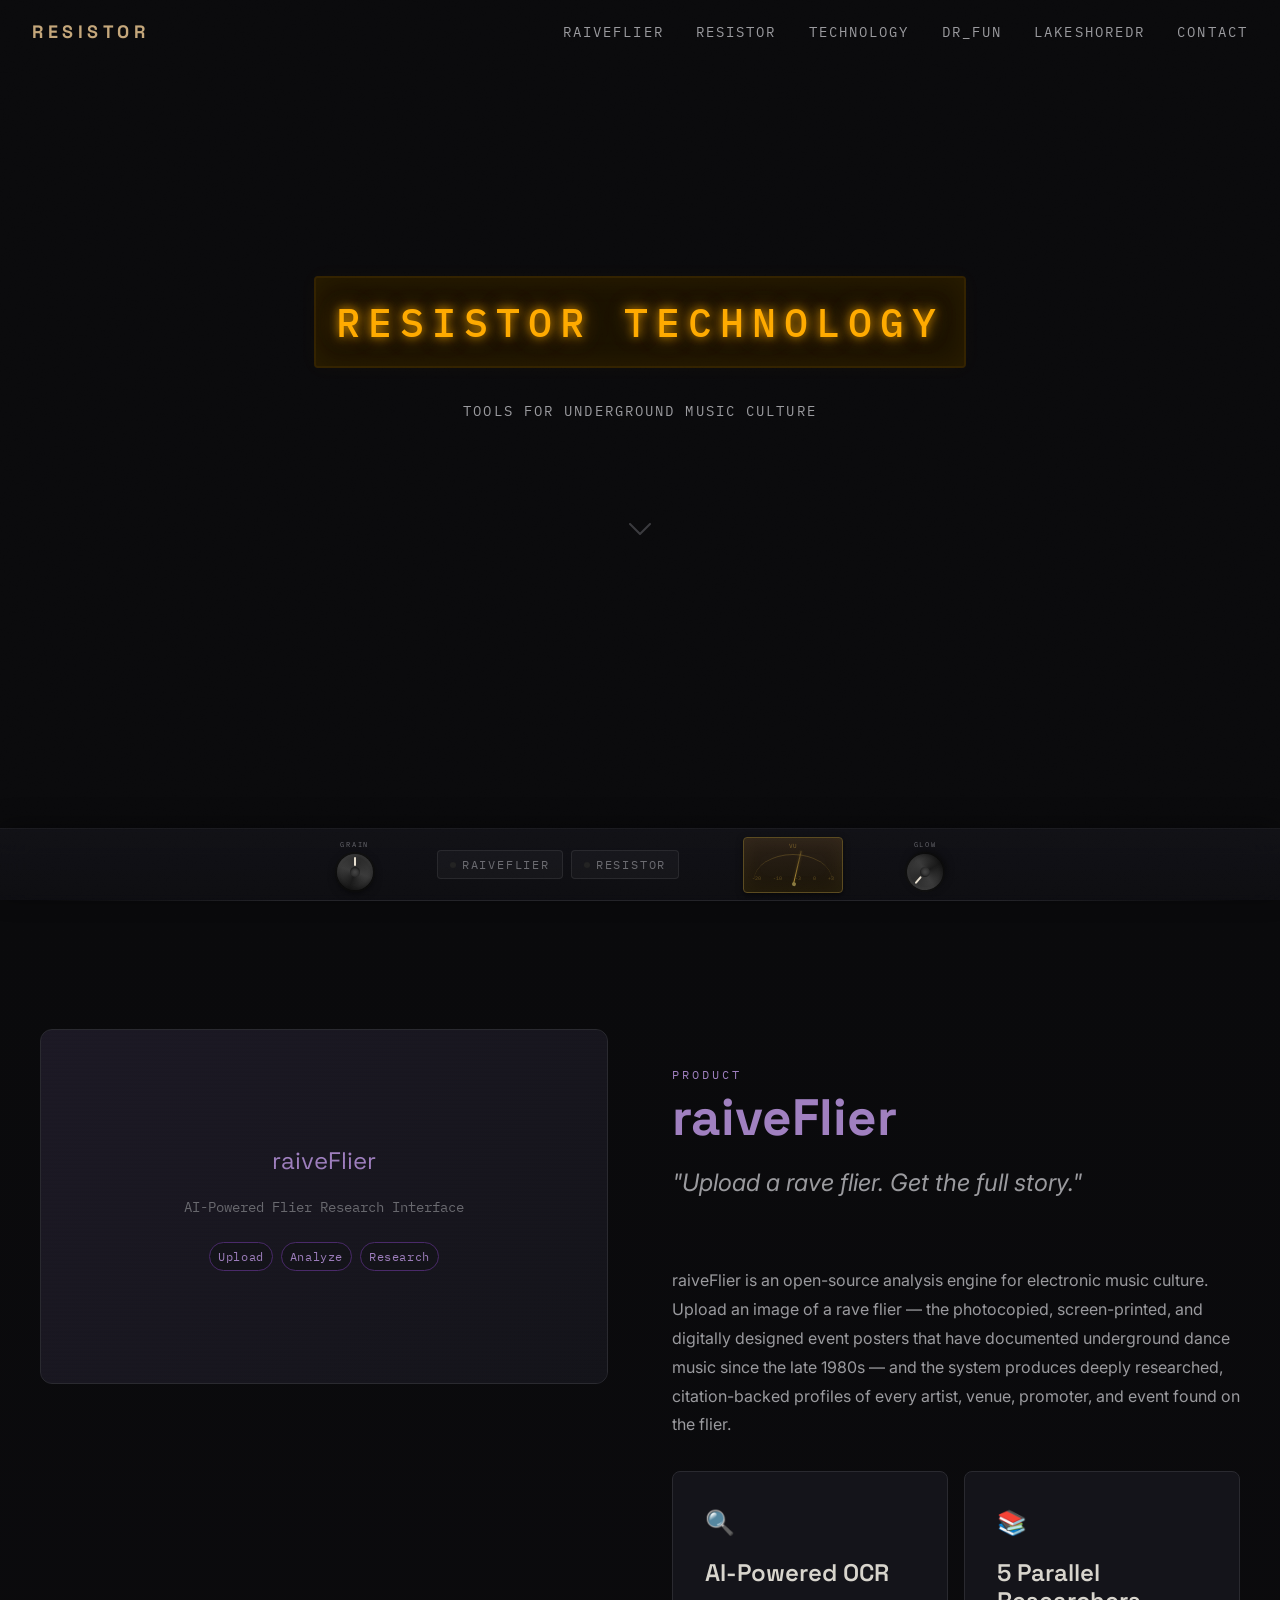
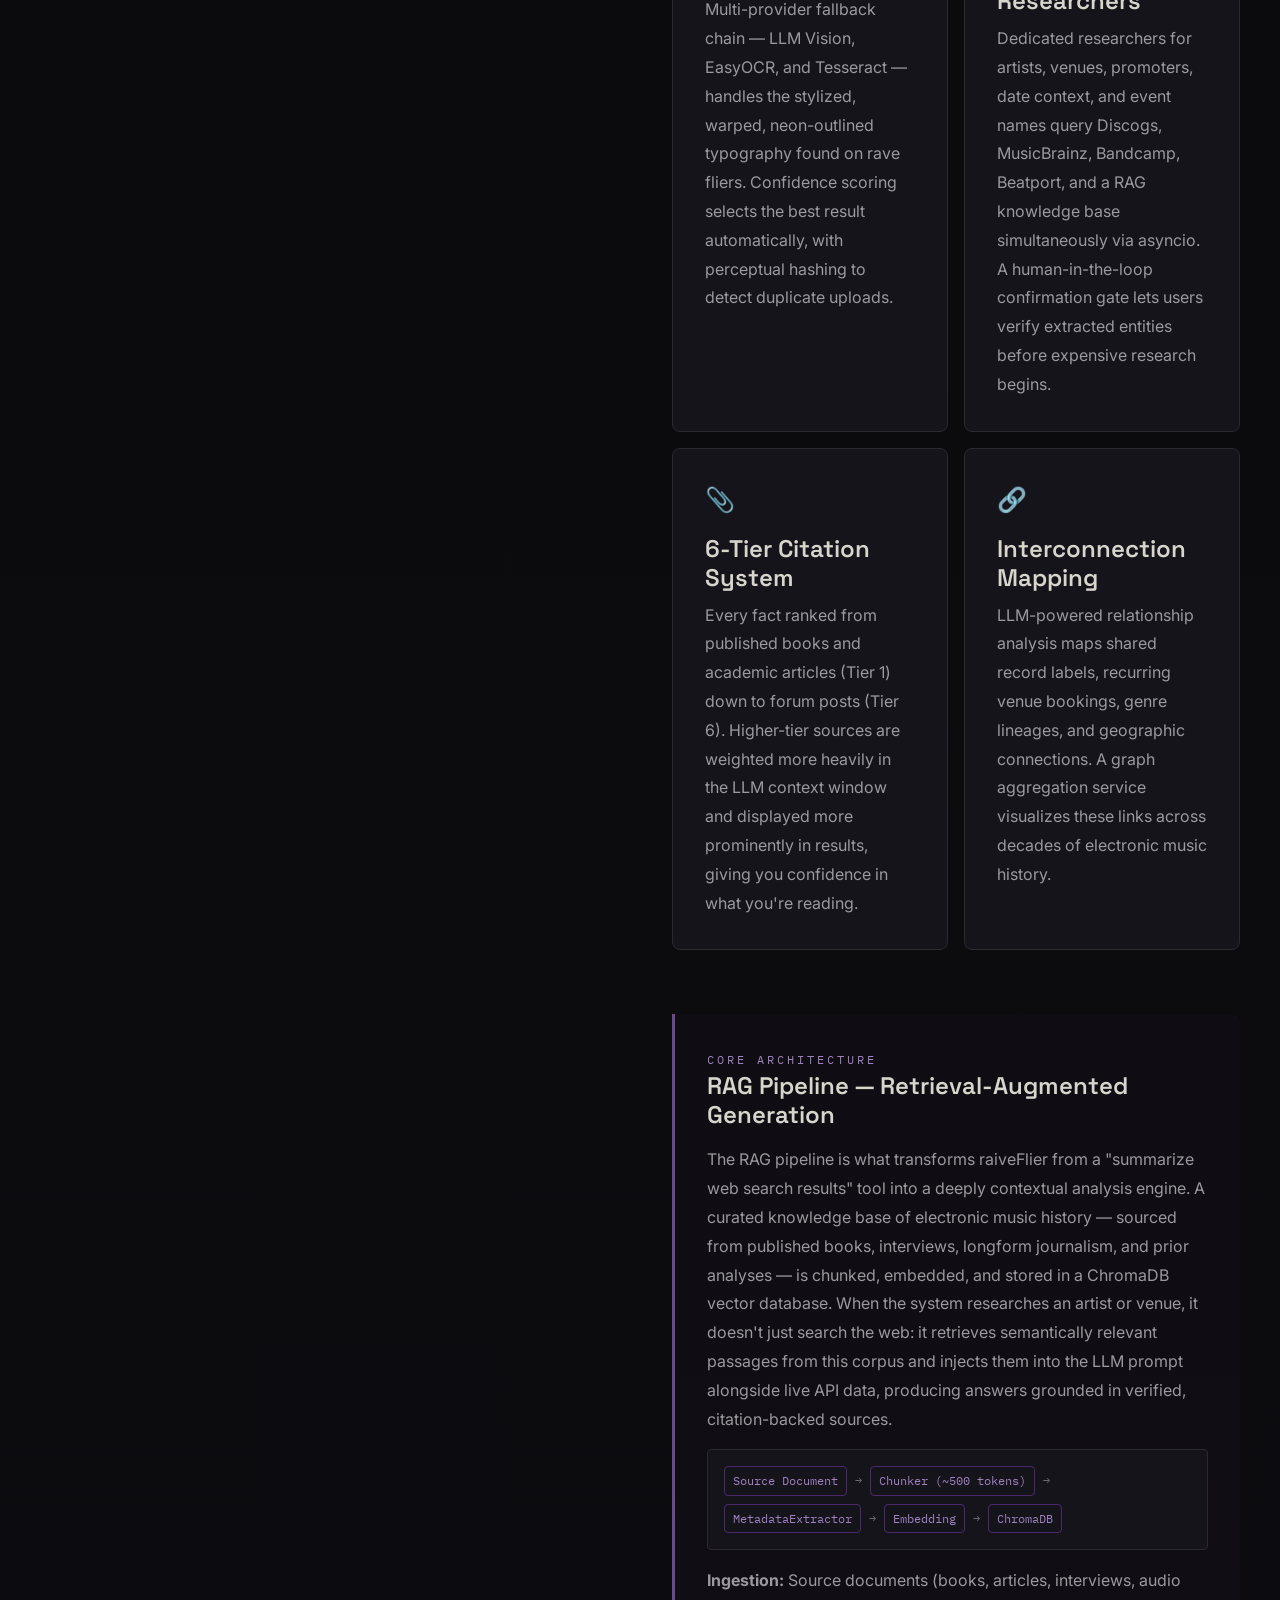
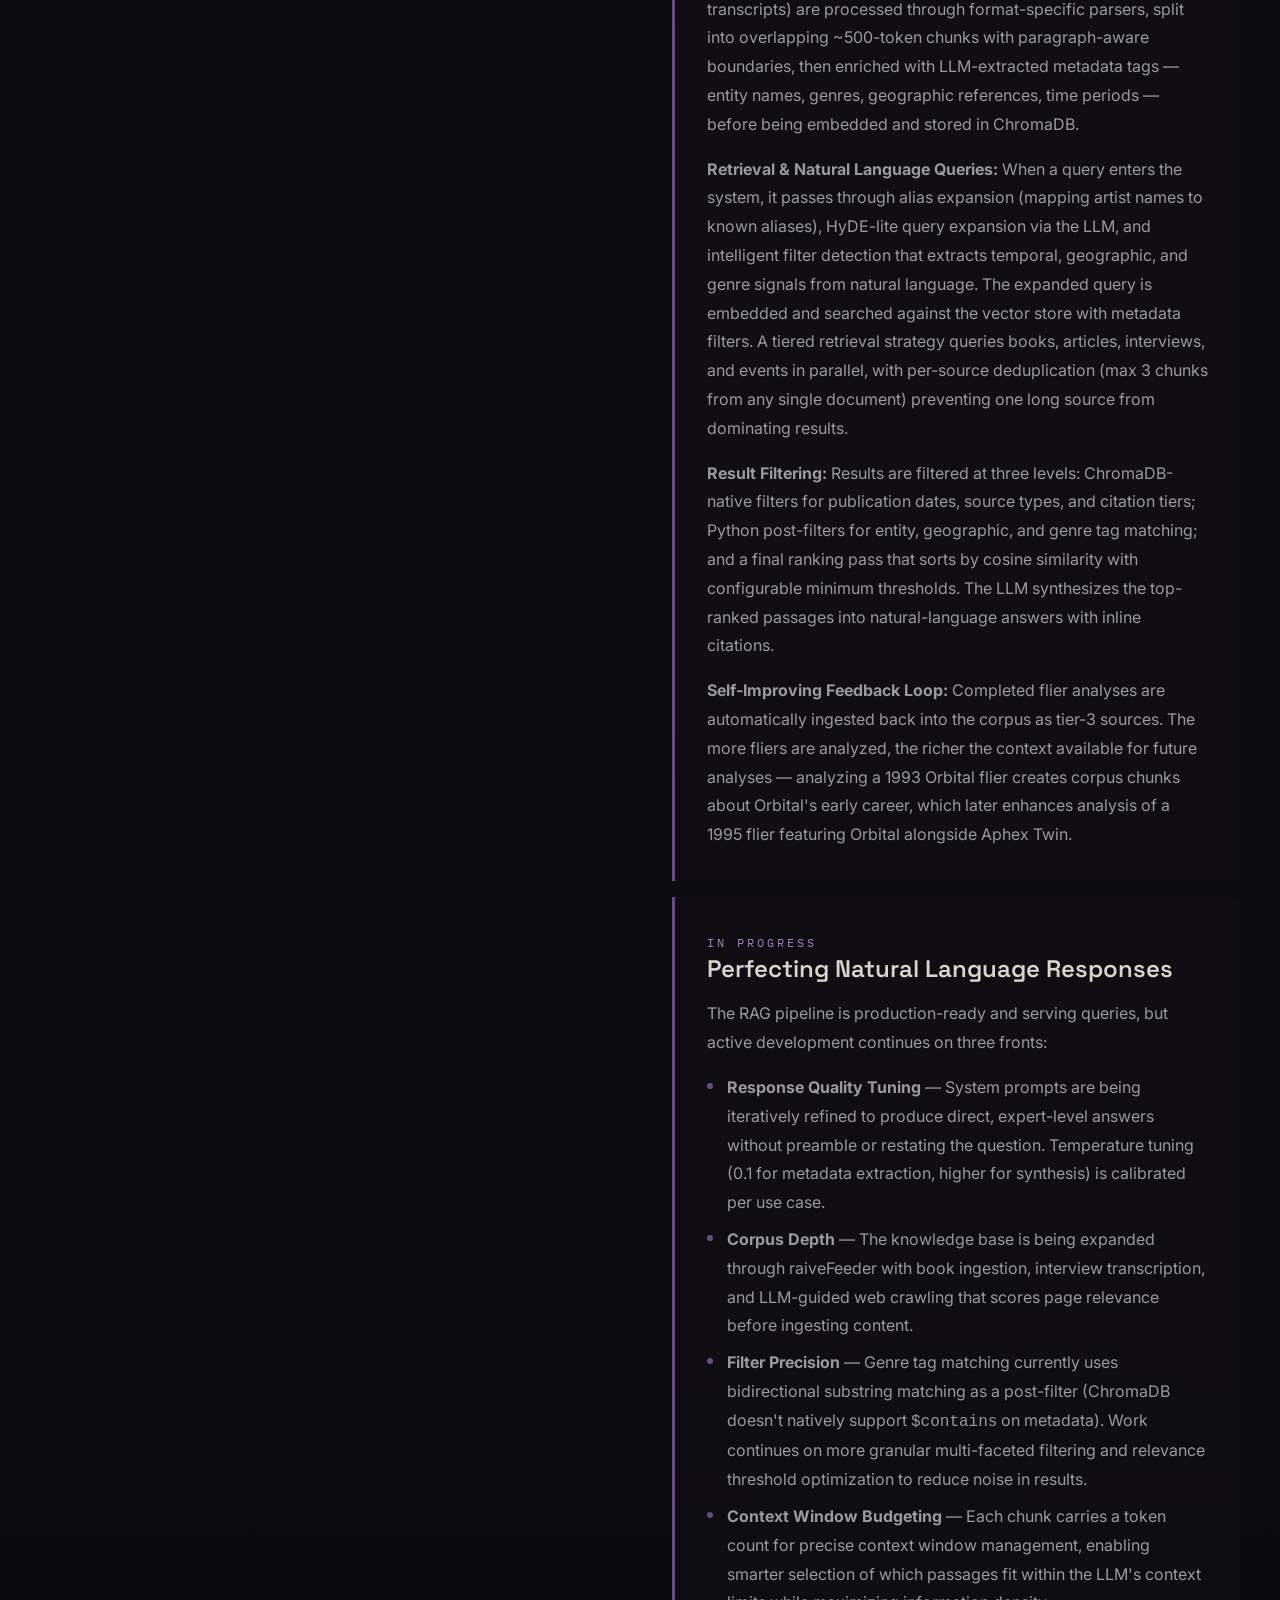
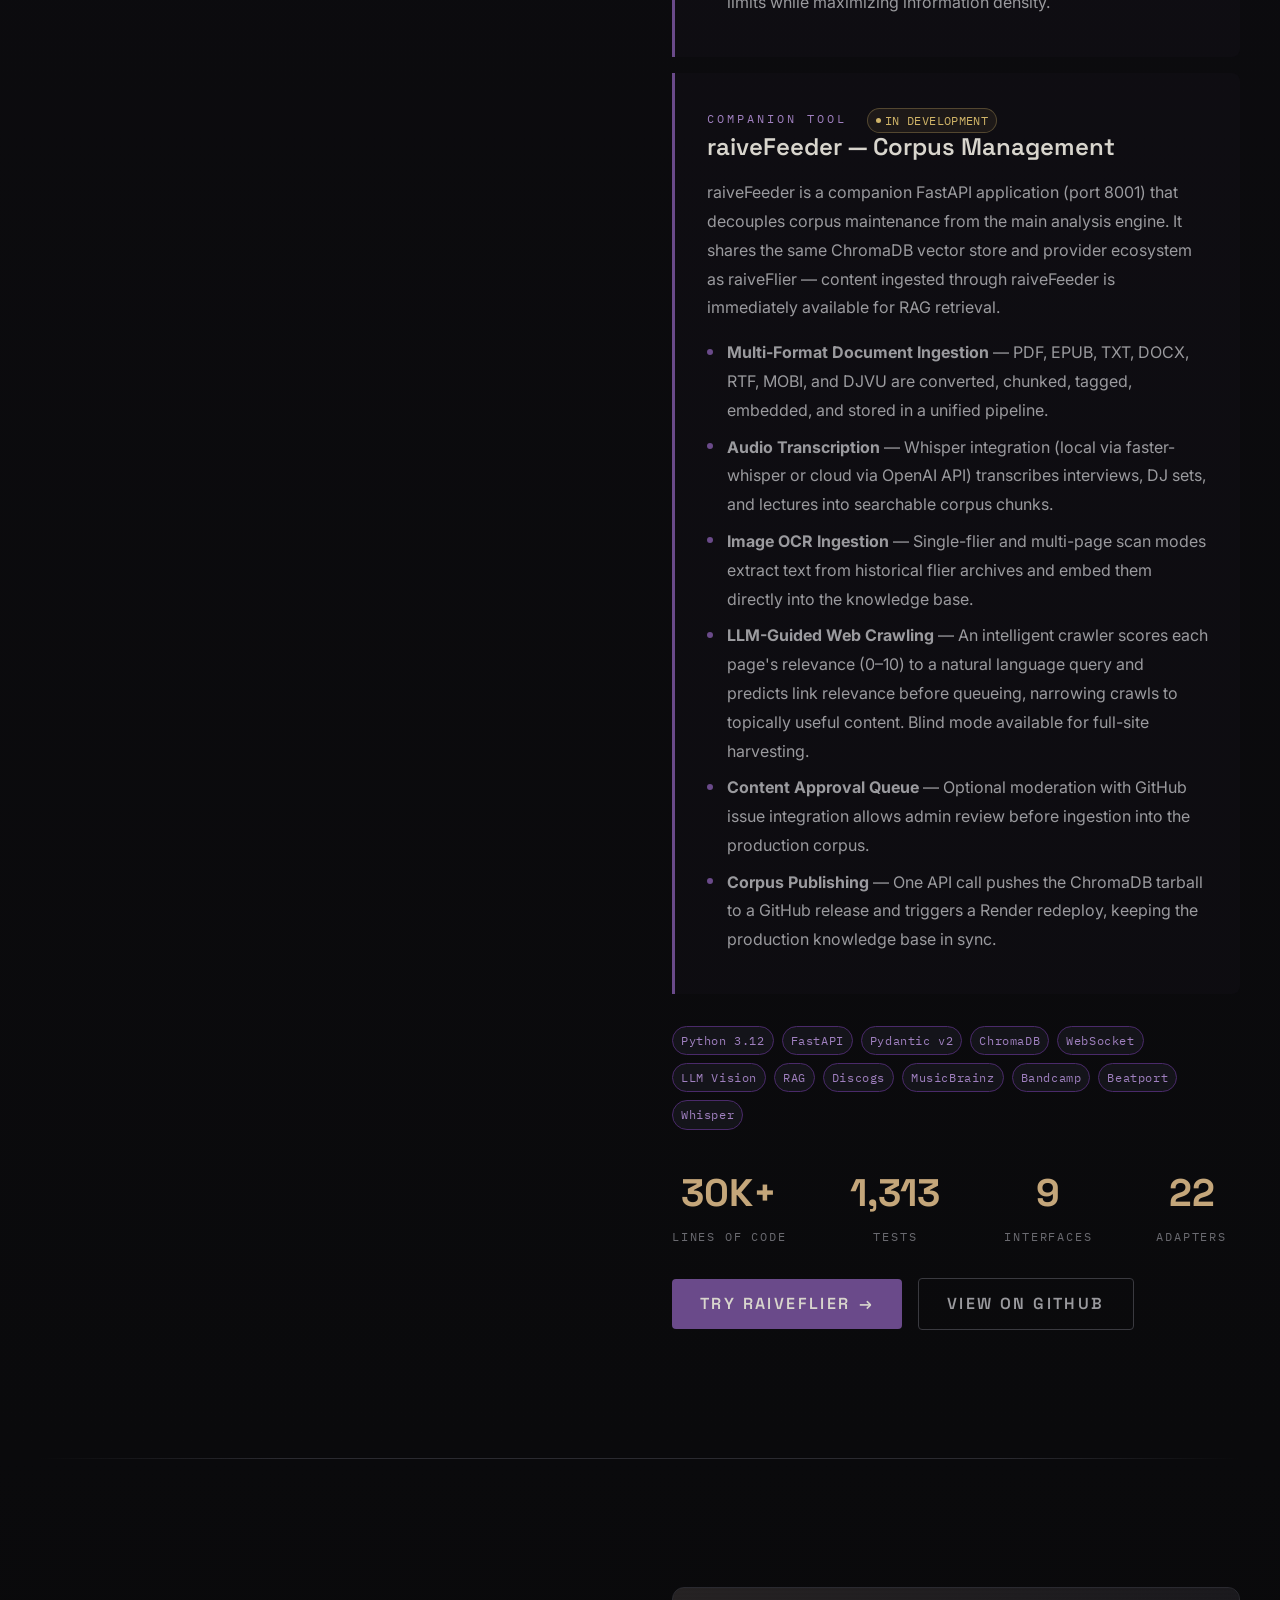
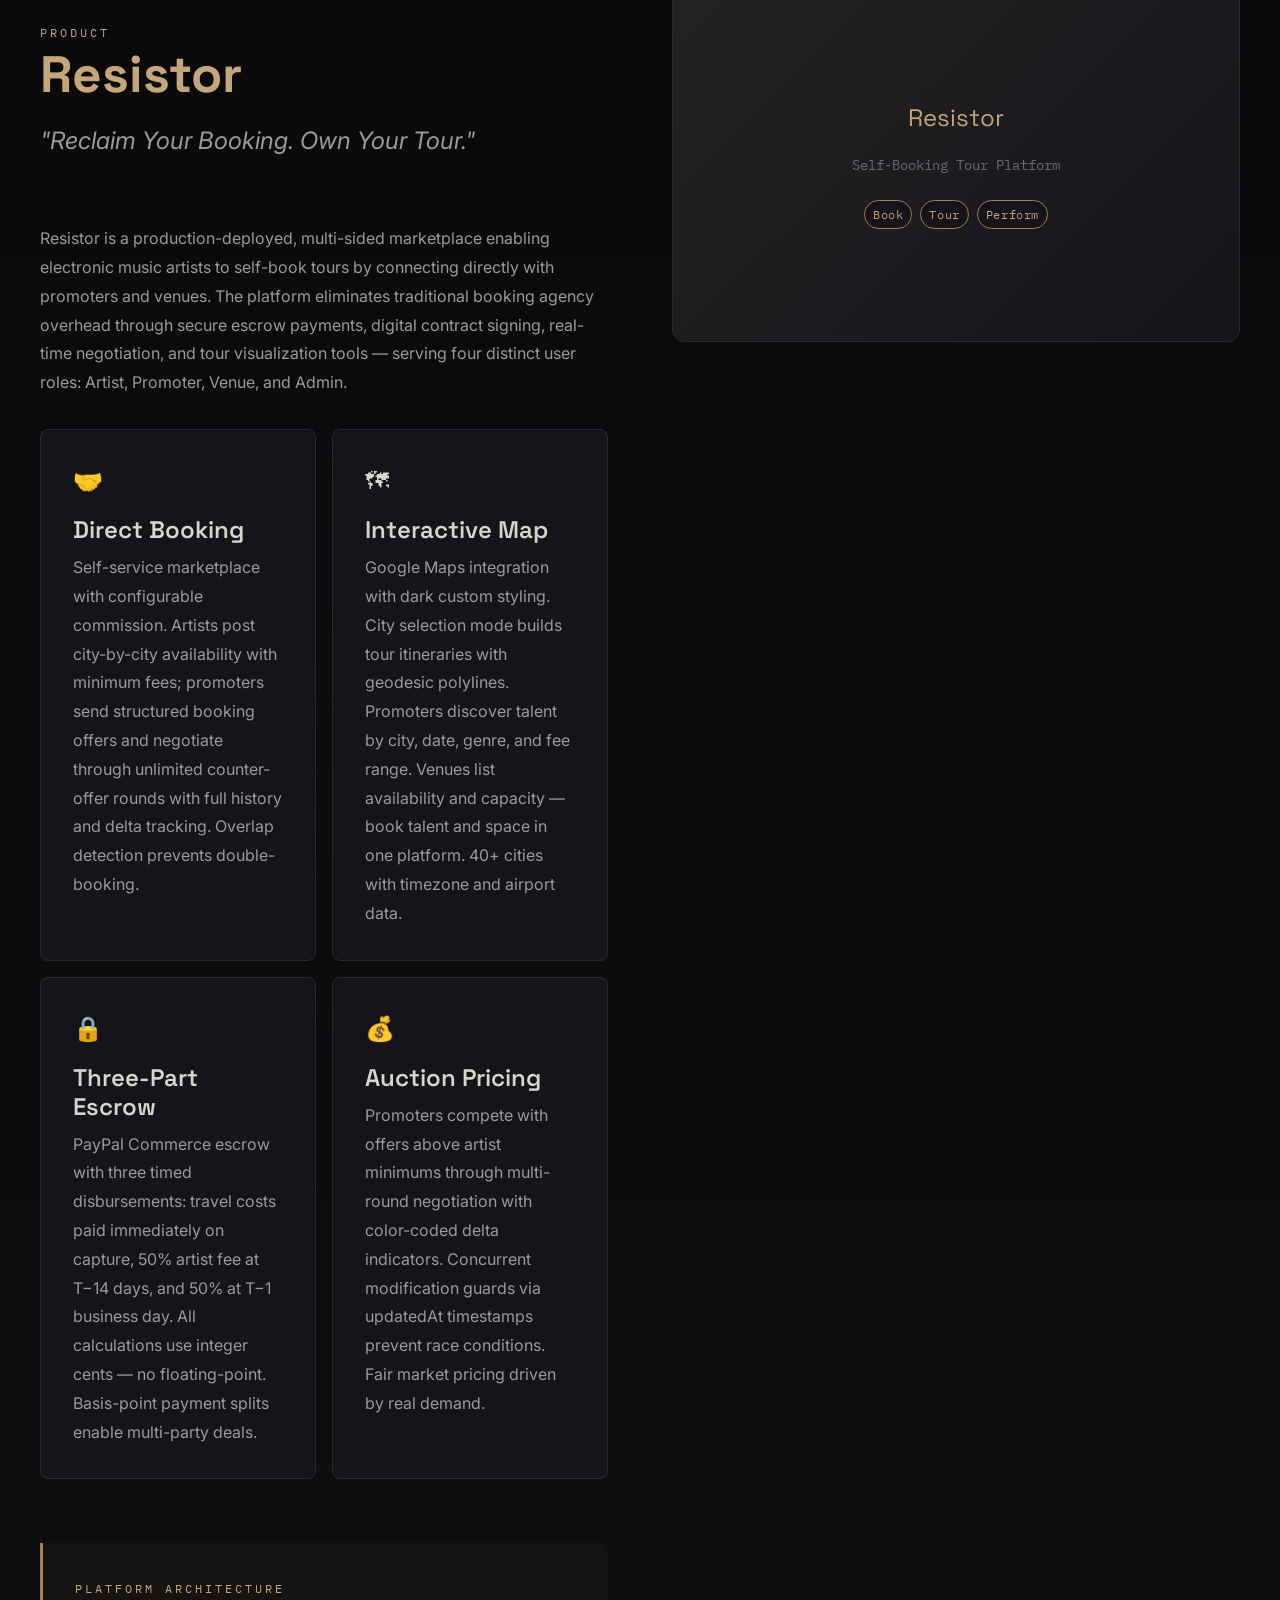
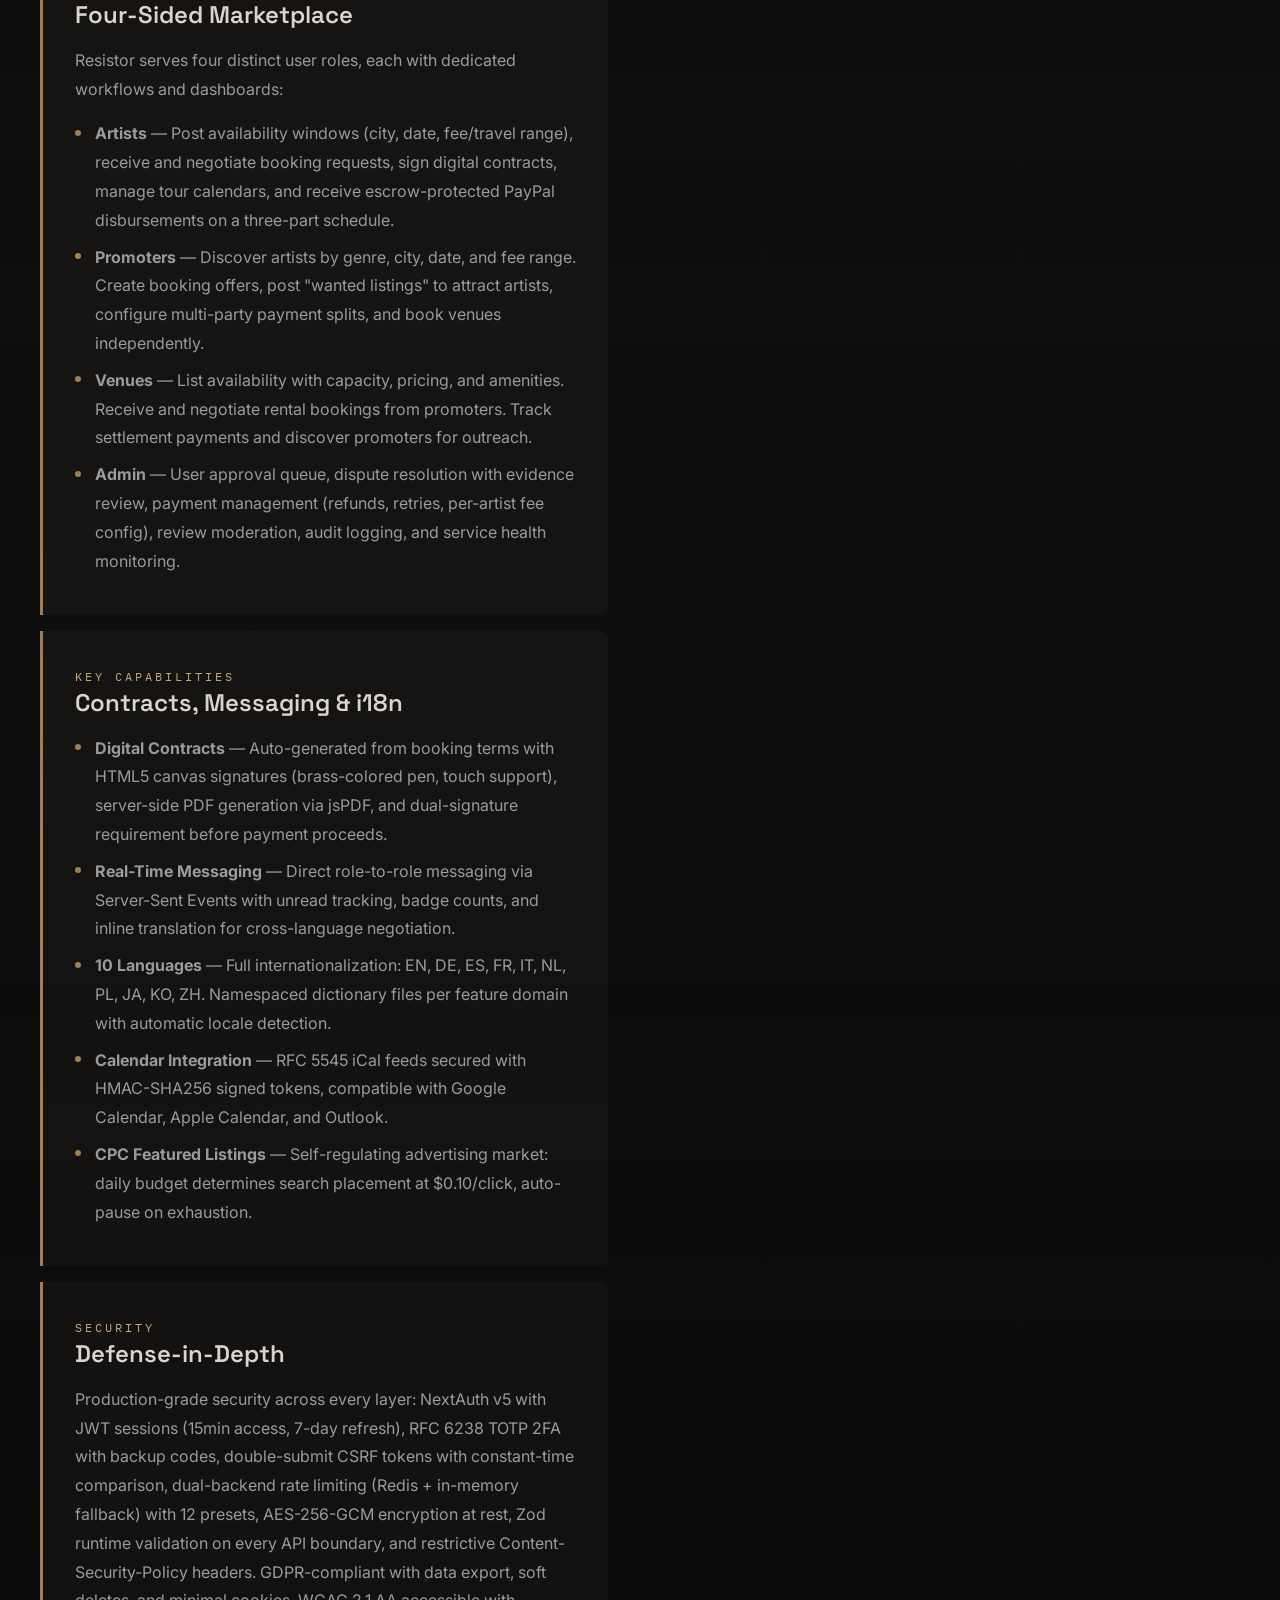
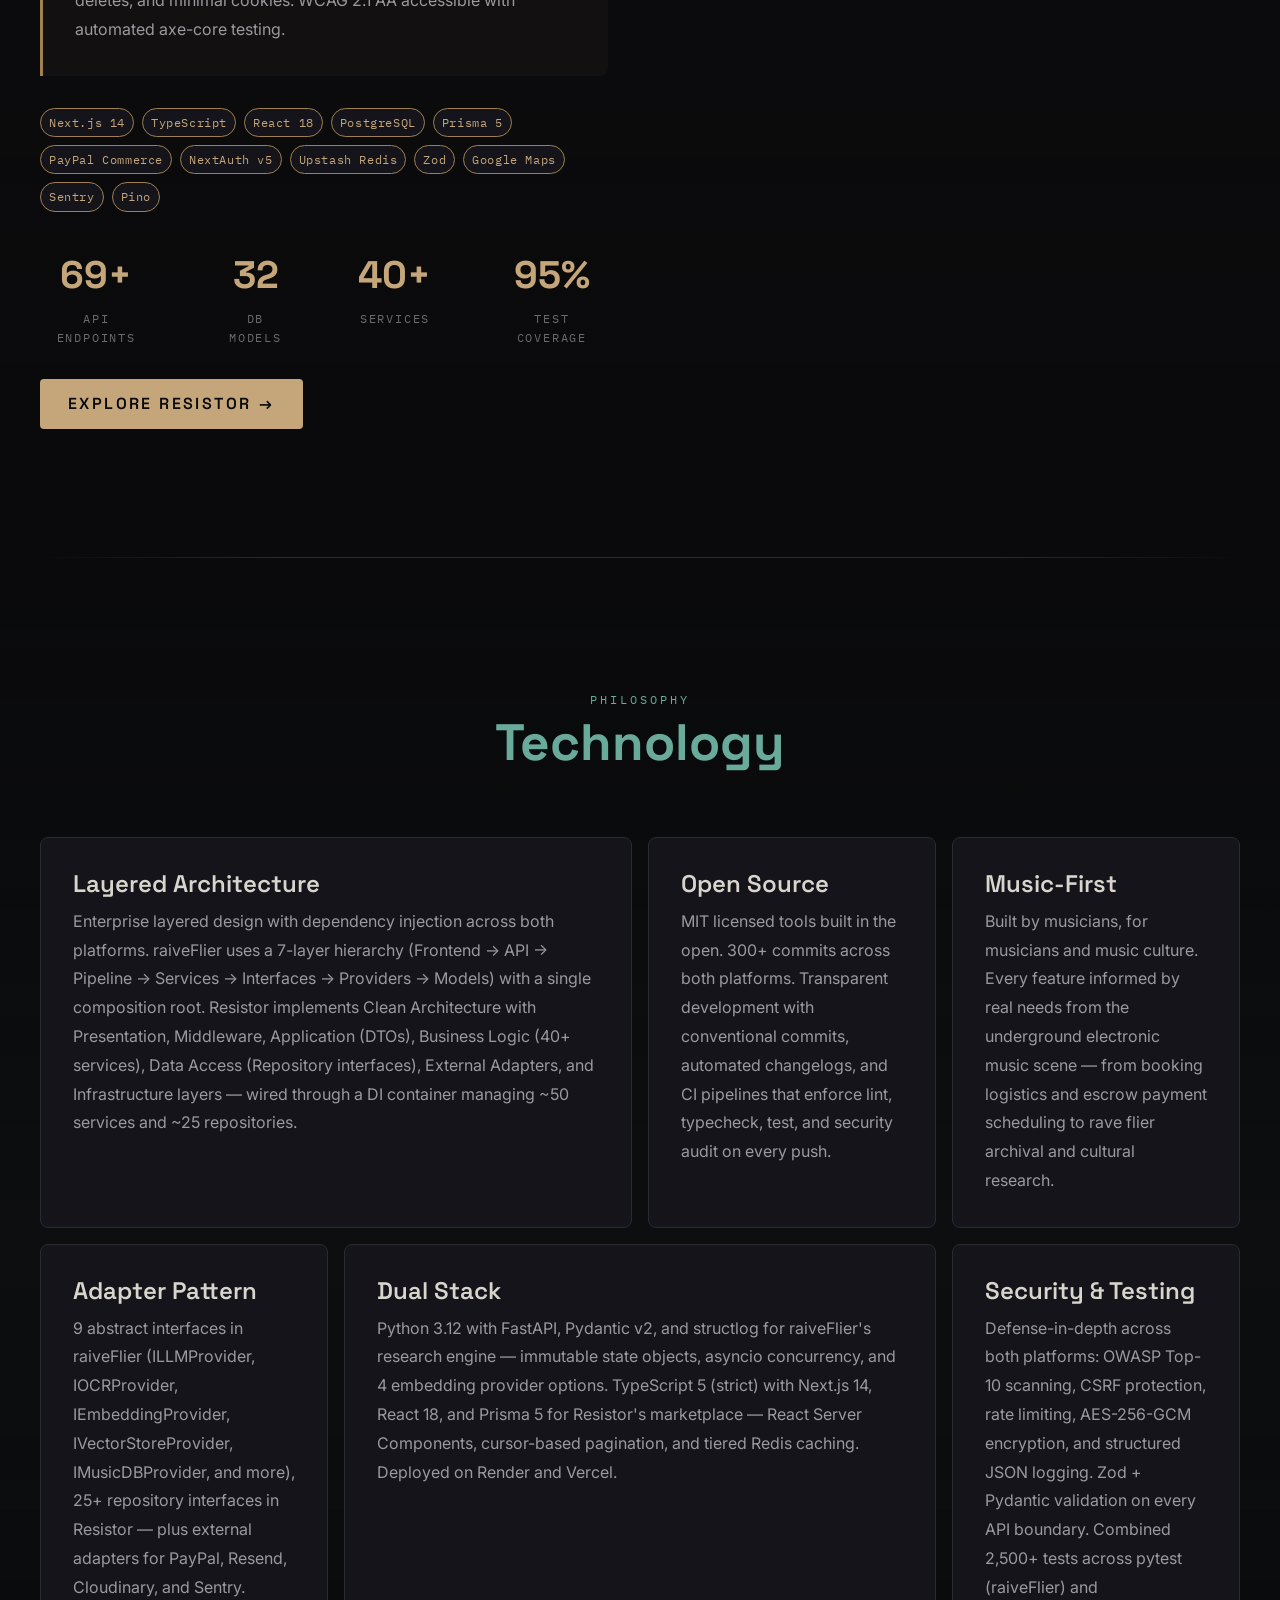
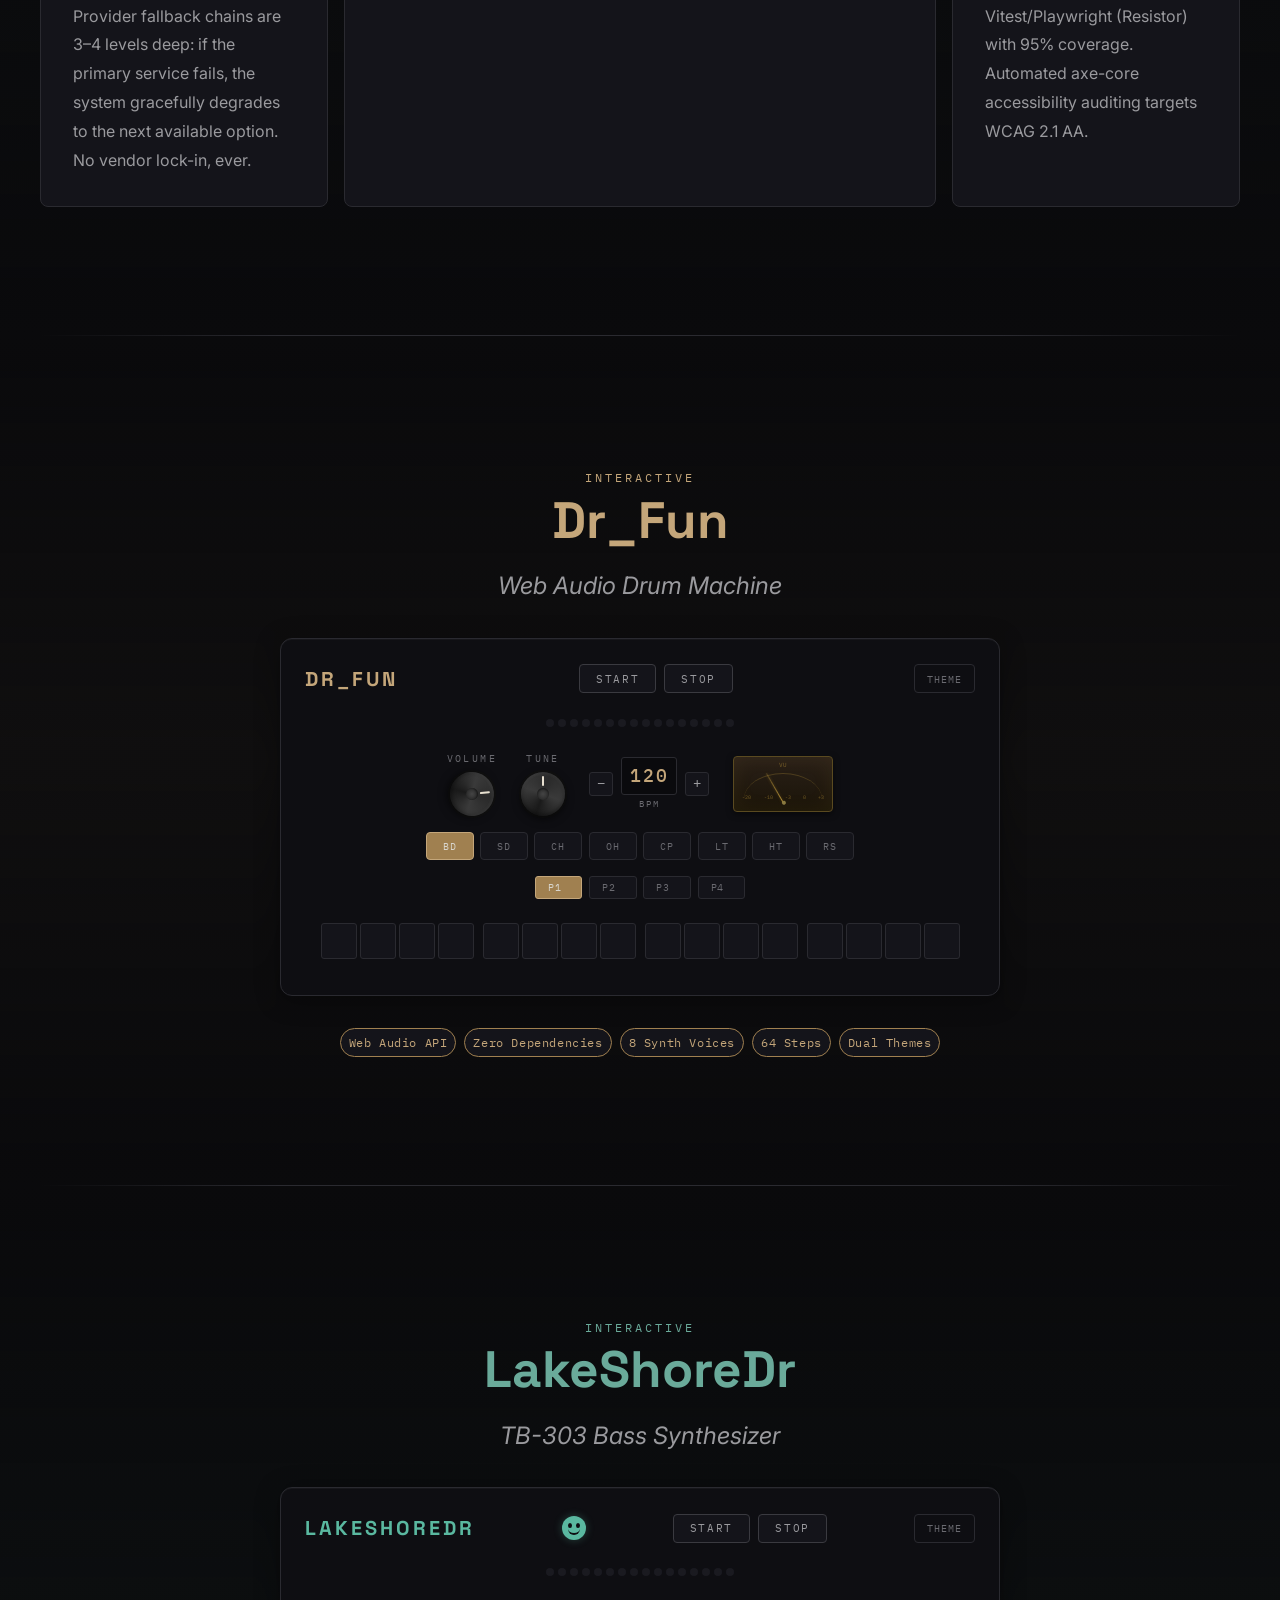
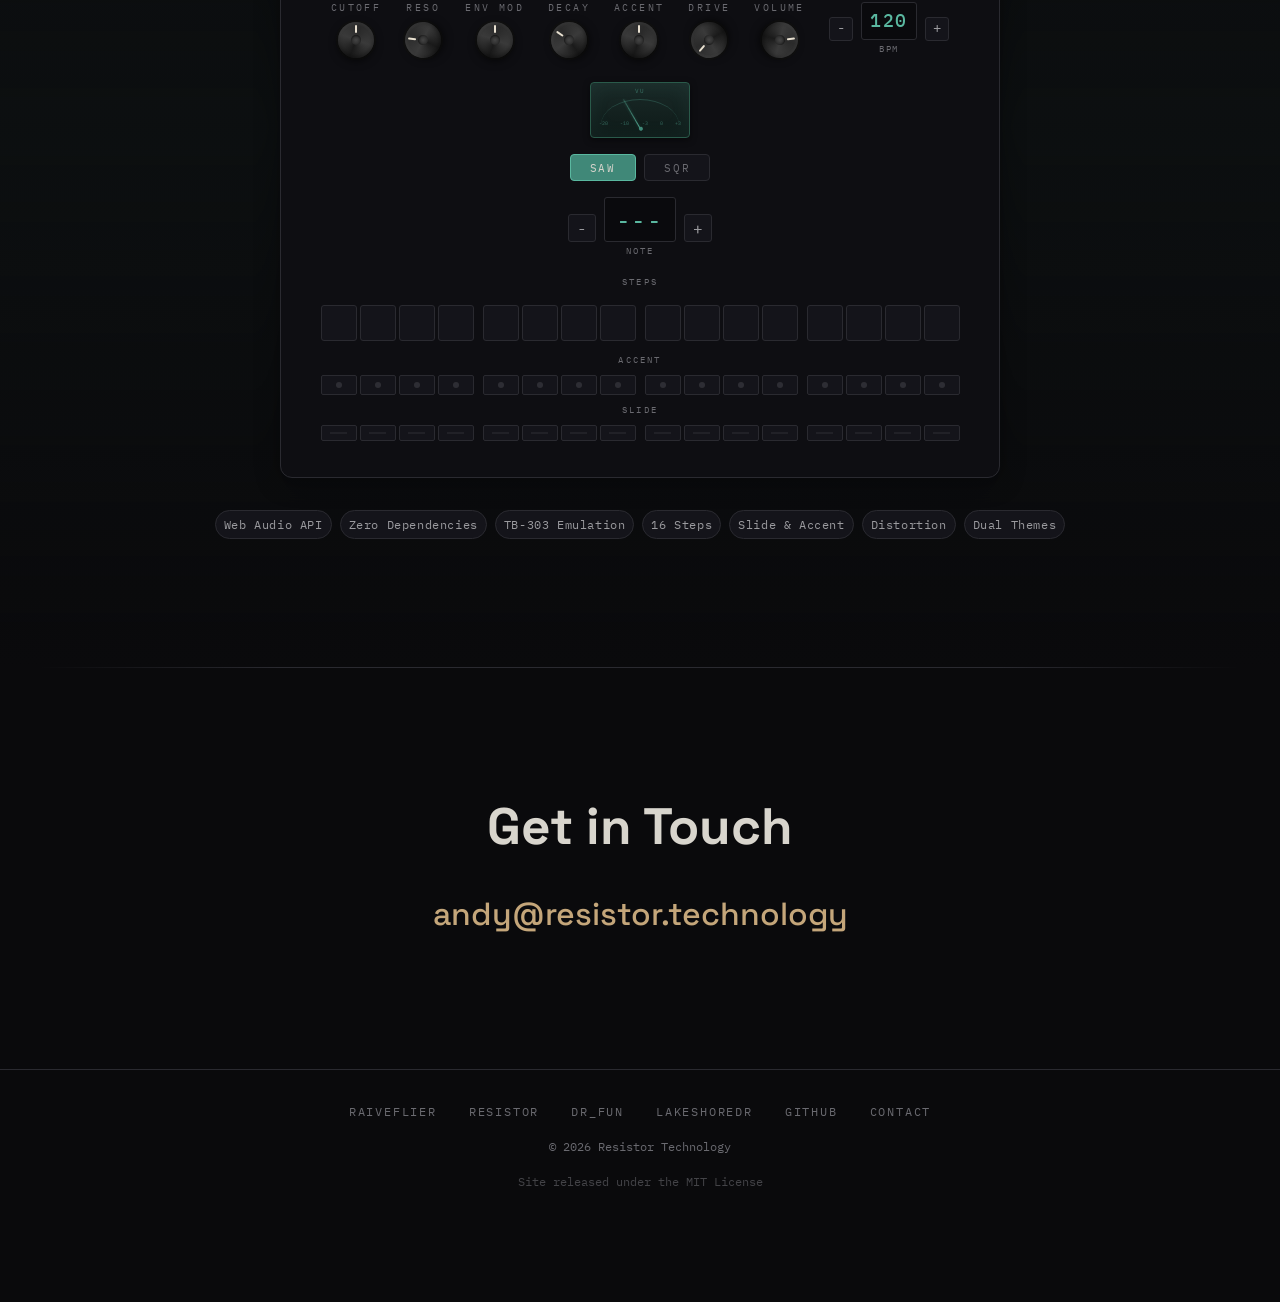
==== commit b84ca7f6: "feat(transport-sync): add beat/tempo sync between Dr_Fun and LakeShoreDr Share a single AudioContext" ====
--- a/index.html
+++ b/index.html
@@ -610,22 +610,35 @@
   <script src="js/scroll-animations.js"></script>
   <script src="js/main.js"></script>
 
-  <!-- Dr_Fun Drum Machine (ES Module — manual init for site integration) -->
+  <!-- TransportSync — Unified beat/tempo sync for Dr_Fun + LakeShoreDr -->
   <script type="module">
     import { DrumMachine } from './drum-machine/js/DrumMachine.js';
-    const container = document.getElementById('site-drum-machine');
-    if (container) {
-      new DrumMachine(container, { bpm: 120, theme: 'bunker' });
-    }
-  </script>
-
-  <!-- LakeShoreDr Bass Synth (ES Module — manual init for site integration) -->
-  <script type="module">
     import { LakeShoreDr } from './bass-synth/js/LakeShoreDr.js';
-    const container = document.getElementById('site-bass-synth');
-    if (container) {
-      new LakeShoreDr(container, { bpm: 130, theme: 'bunker' });
-    }
+    import { TransportSync } from './js/TransportSync.js';
+
+    const sync = new TransportSync();
+
+    const dmContainer = document.getElementById('site-drum-machine');
+    const bsContainer = document.getElementById('site-bass-synth');
+
+    const dm = dmContainer ? new DrumMachine(dmContainer, {
+      bpm: 120, theme: 'bunker',
+      getAudioContext: () => sync.init(),
+      onStart: () => sync.startAll(),
+      onStop: () => sync.stopAll(),
+      onBPMChange: (bpm) => sync.syncBPM(bpm),
+    }) : null;
+
+    const bass = bsContainer ? new LakeShoreDr(bsContainer, {
+      bpm: 120, theme: 'bunker',
+      getAudioContext: () => sync.init(),
+      onStart: () => sync.startAll(),
+      onStop: () => sync.stopAll(),
+      onBPMChange: (bpm) => sync.syncBPM(bpm),
+    }) : null;
+
+    if (dm) sync.register('drums', dm);
+    if (bass) sync.register('bass', bass);
   </script>
 
 </body>
